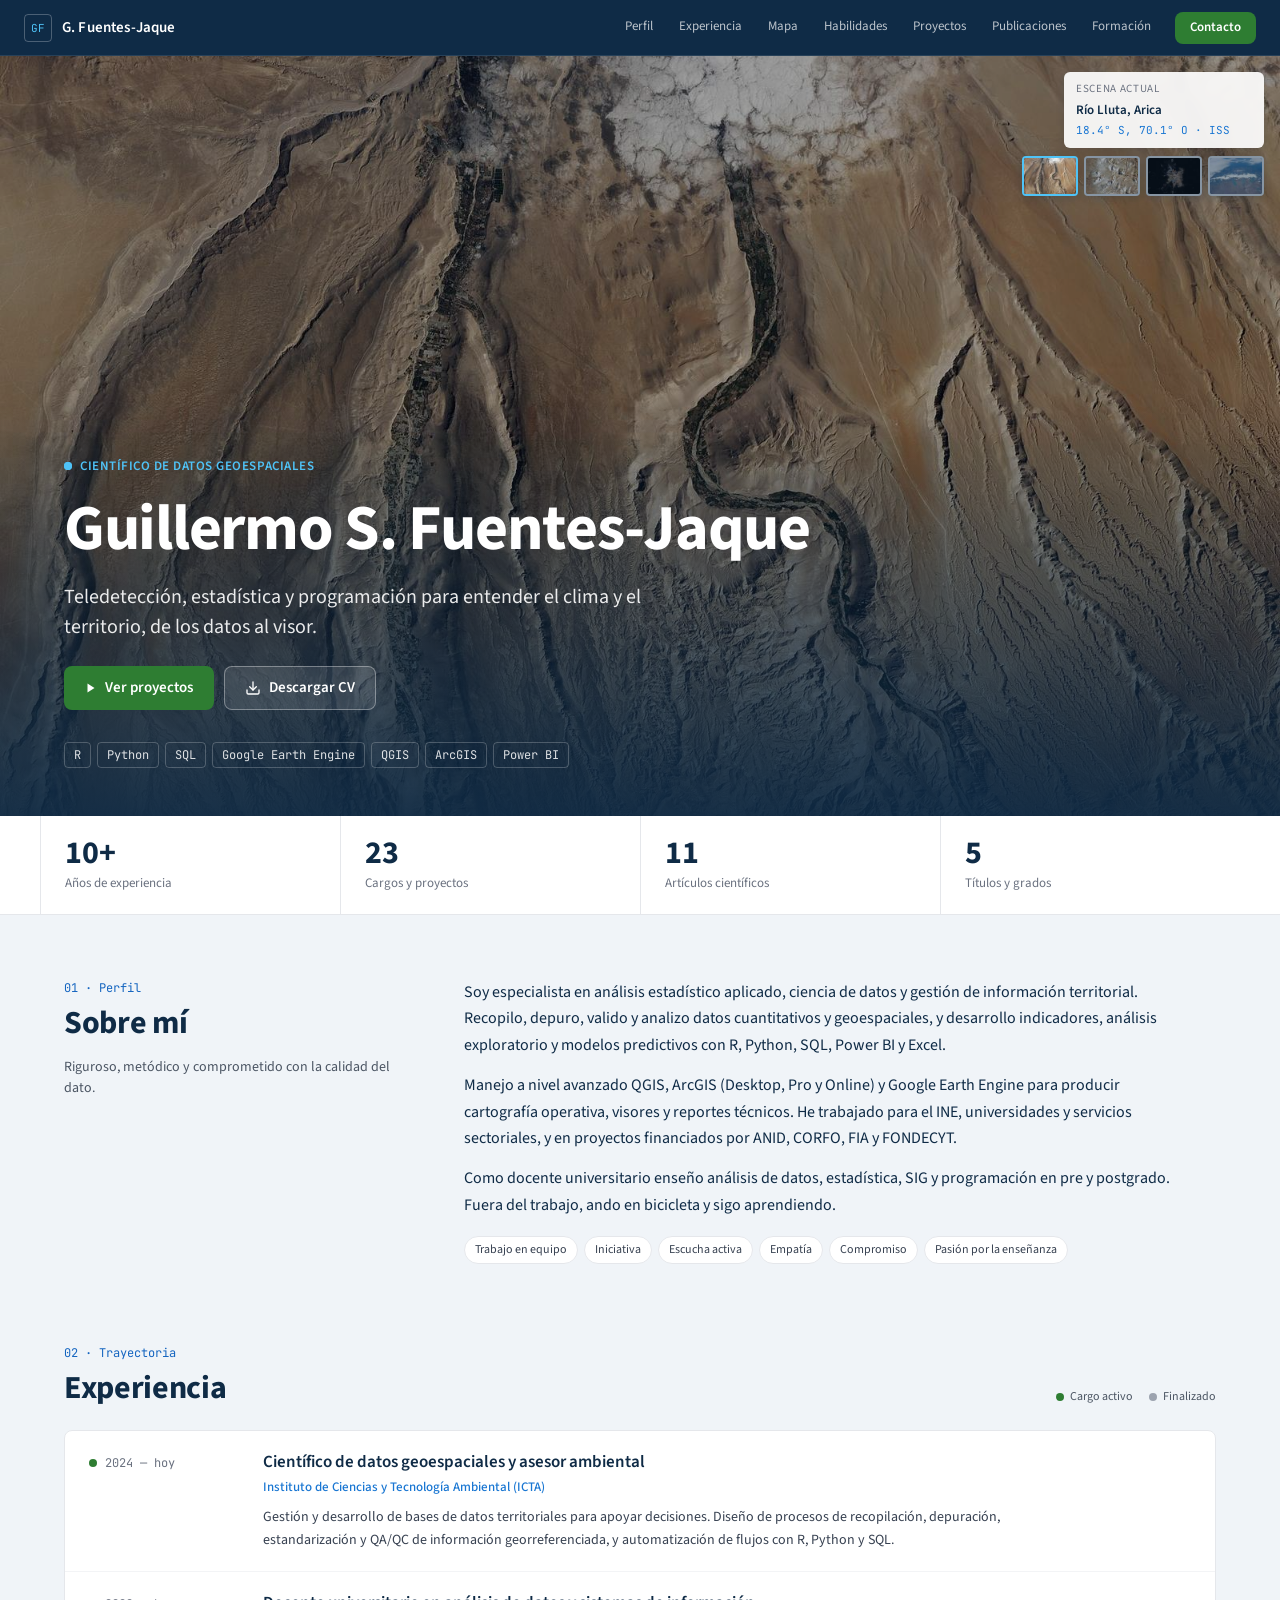
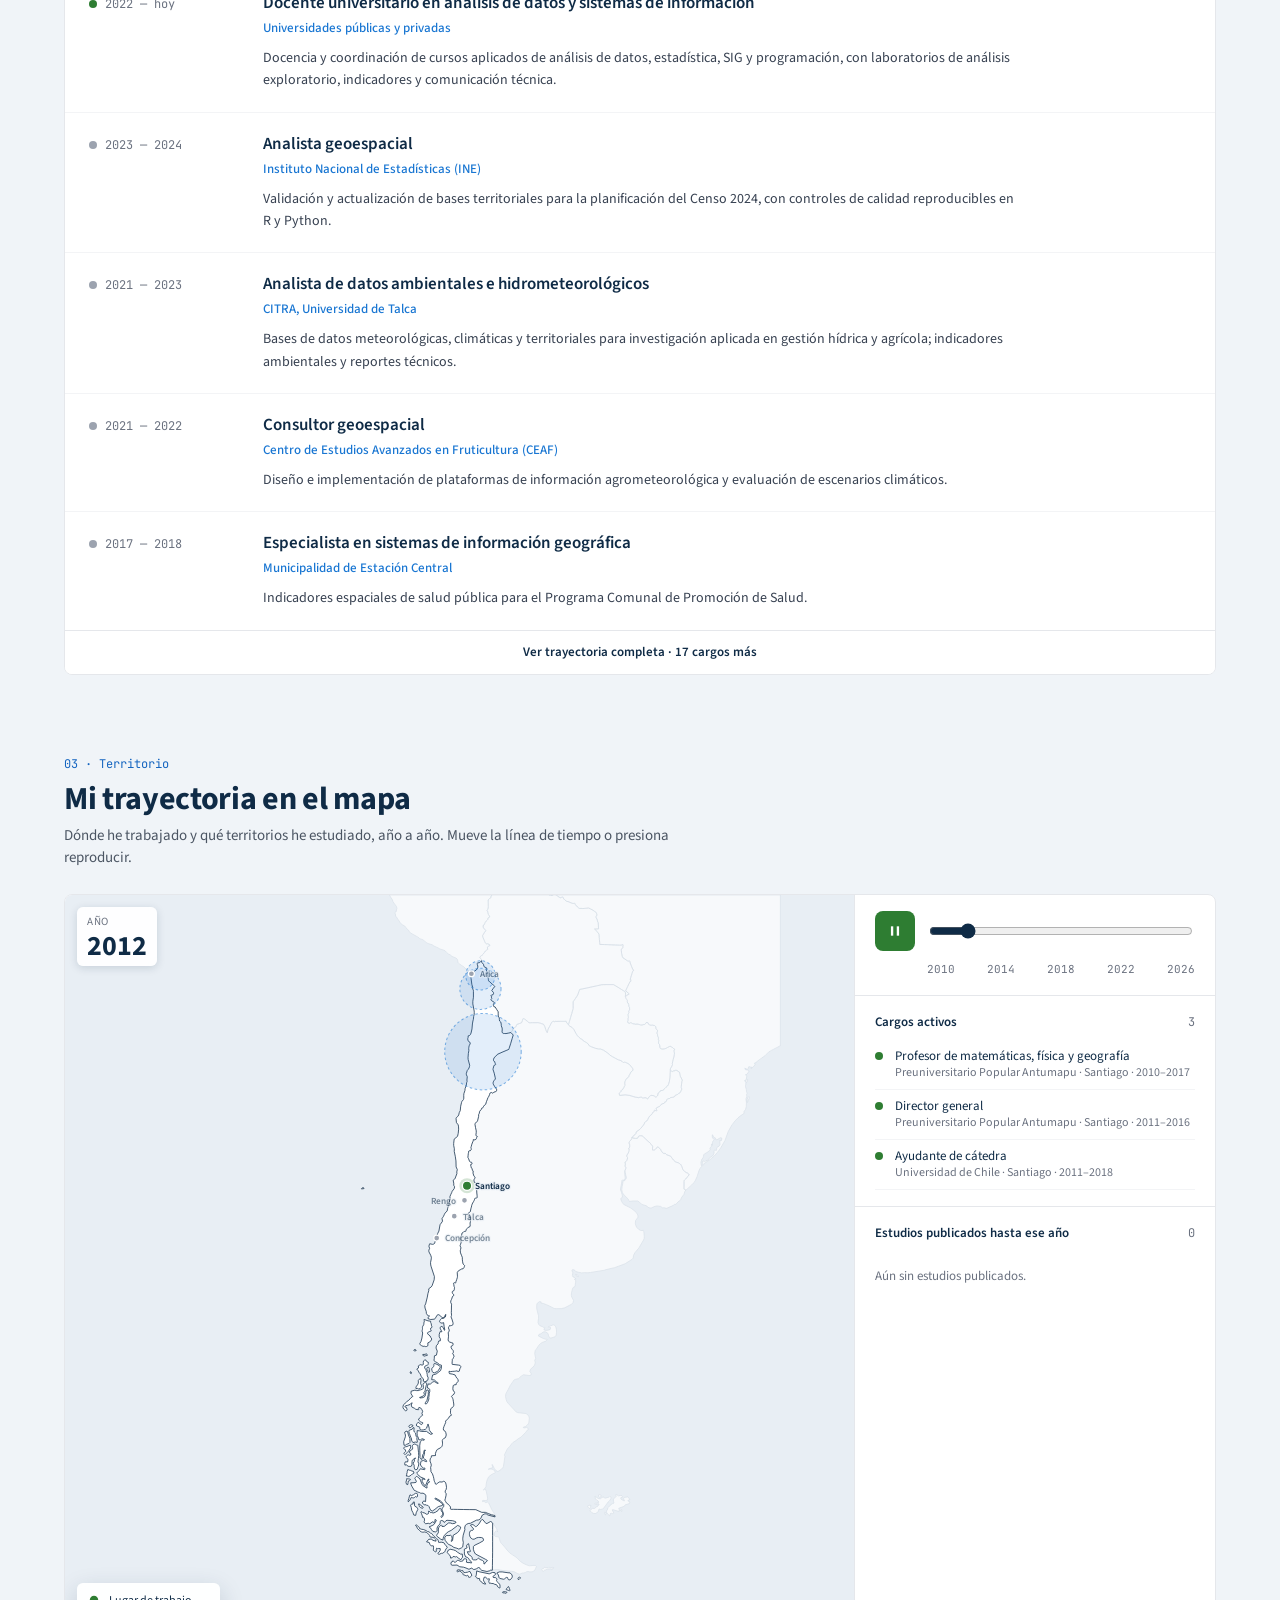
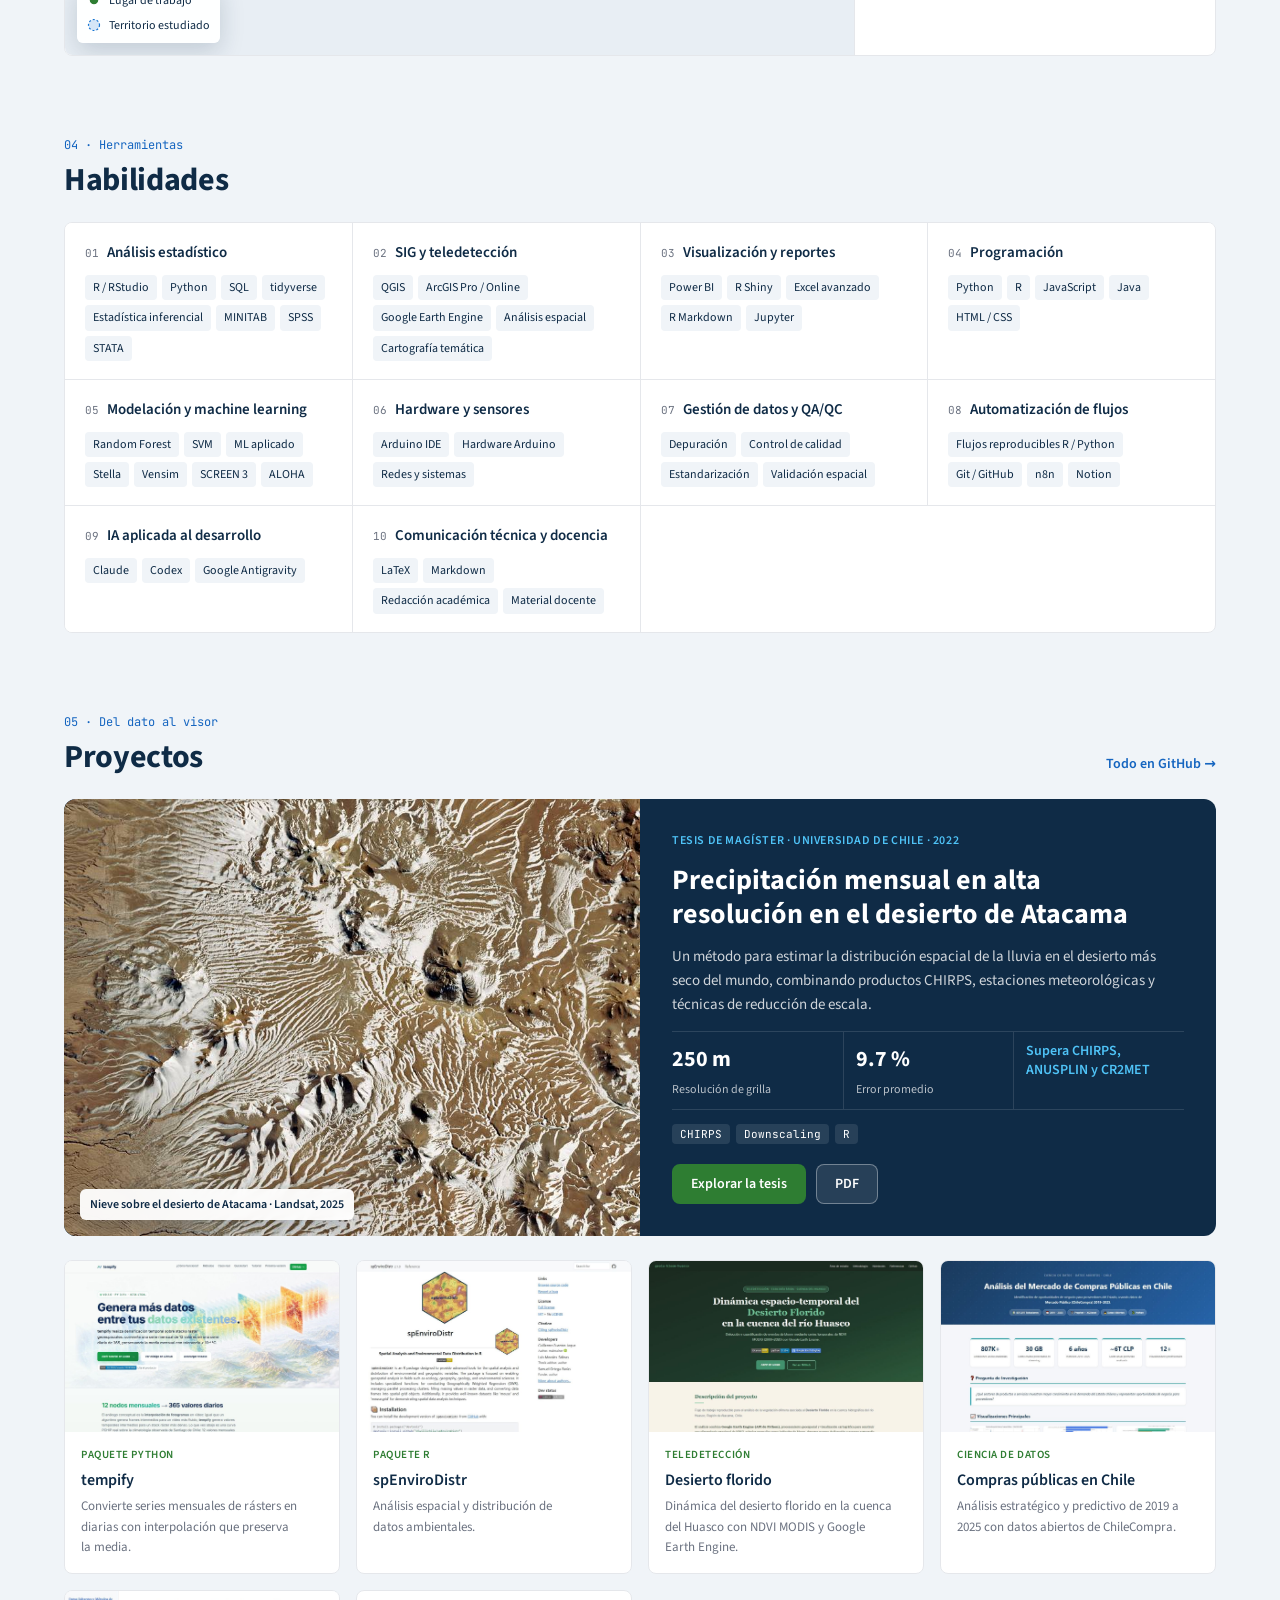
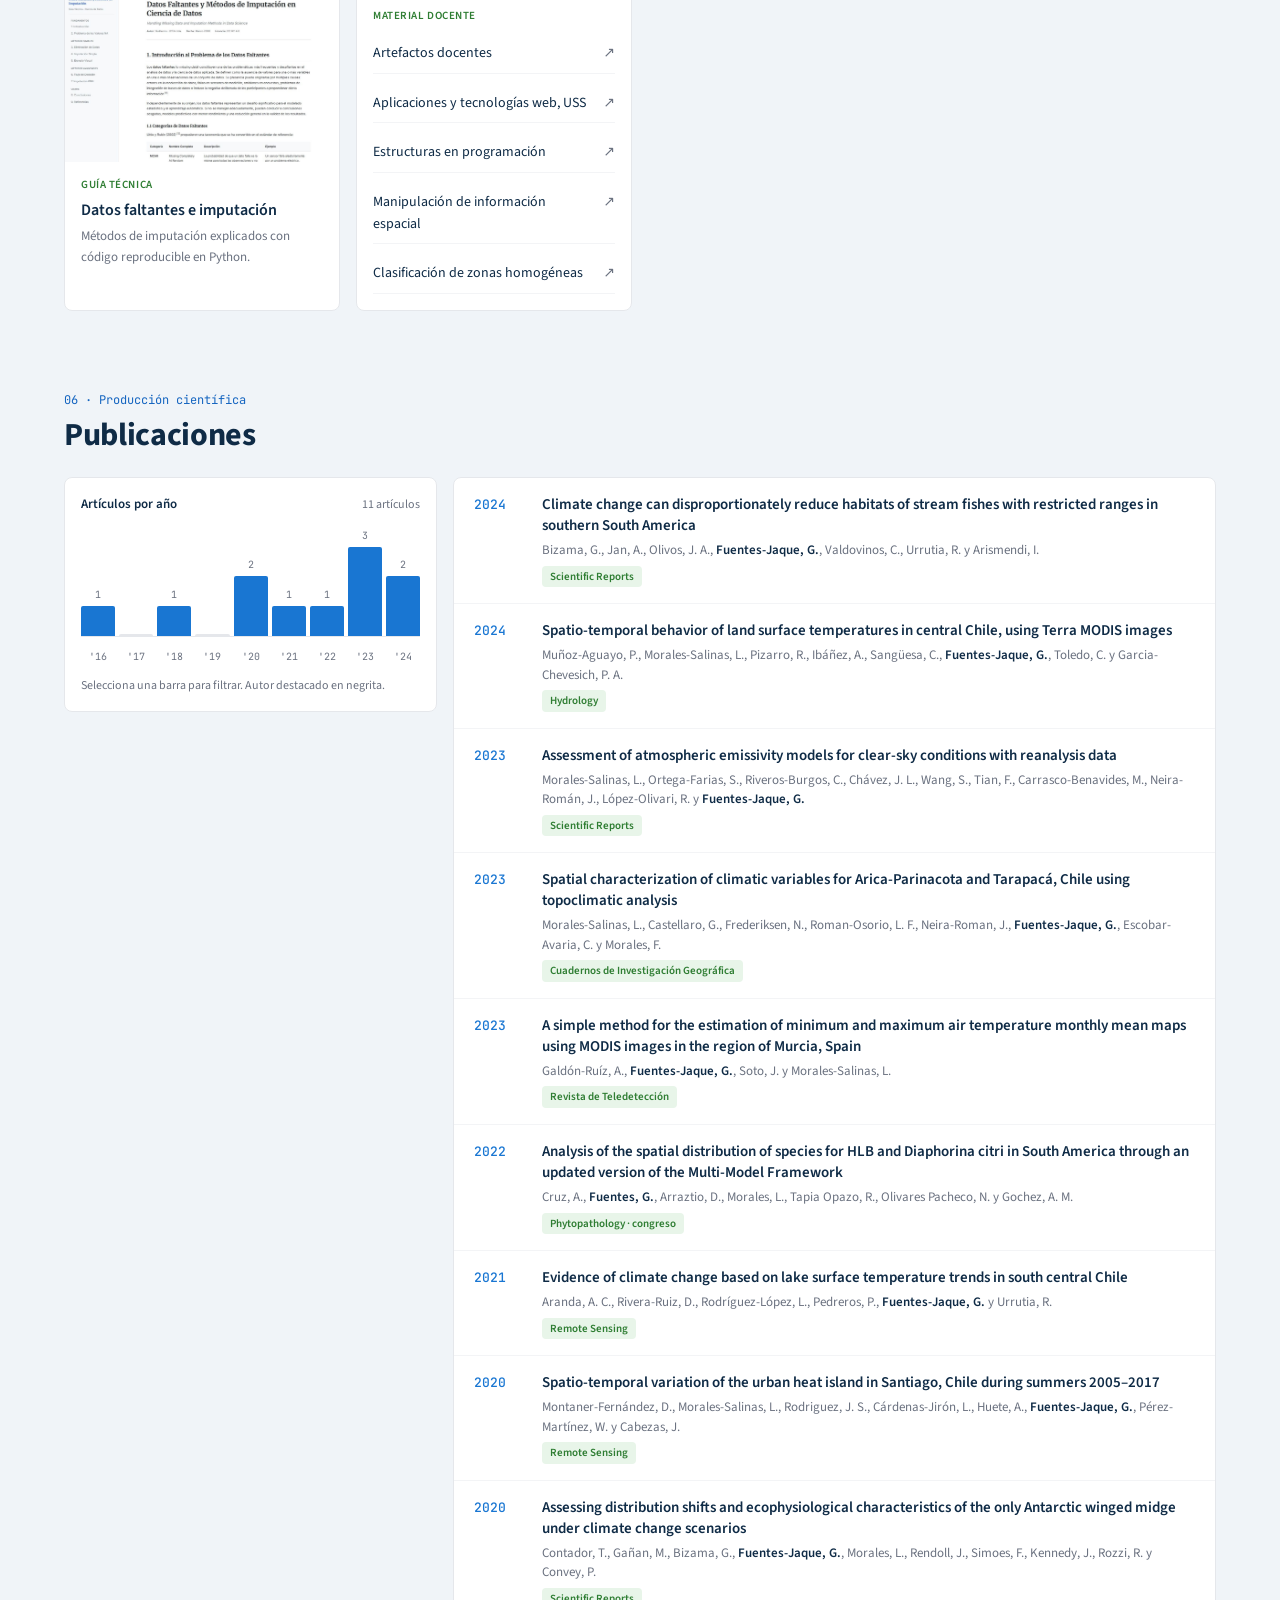
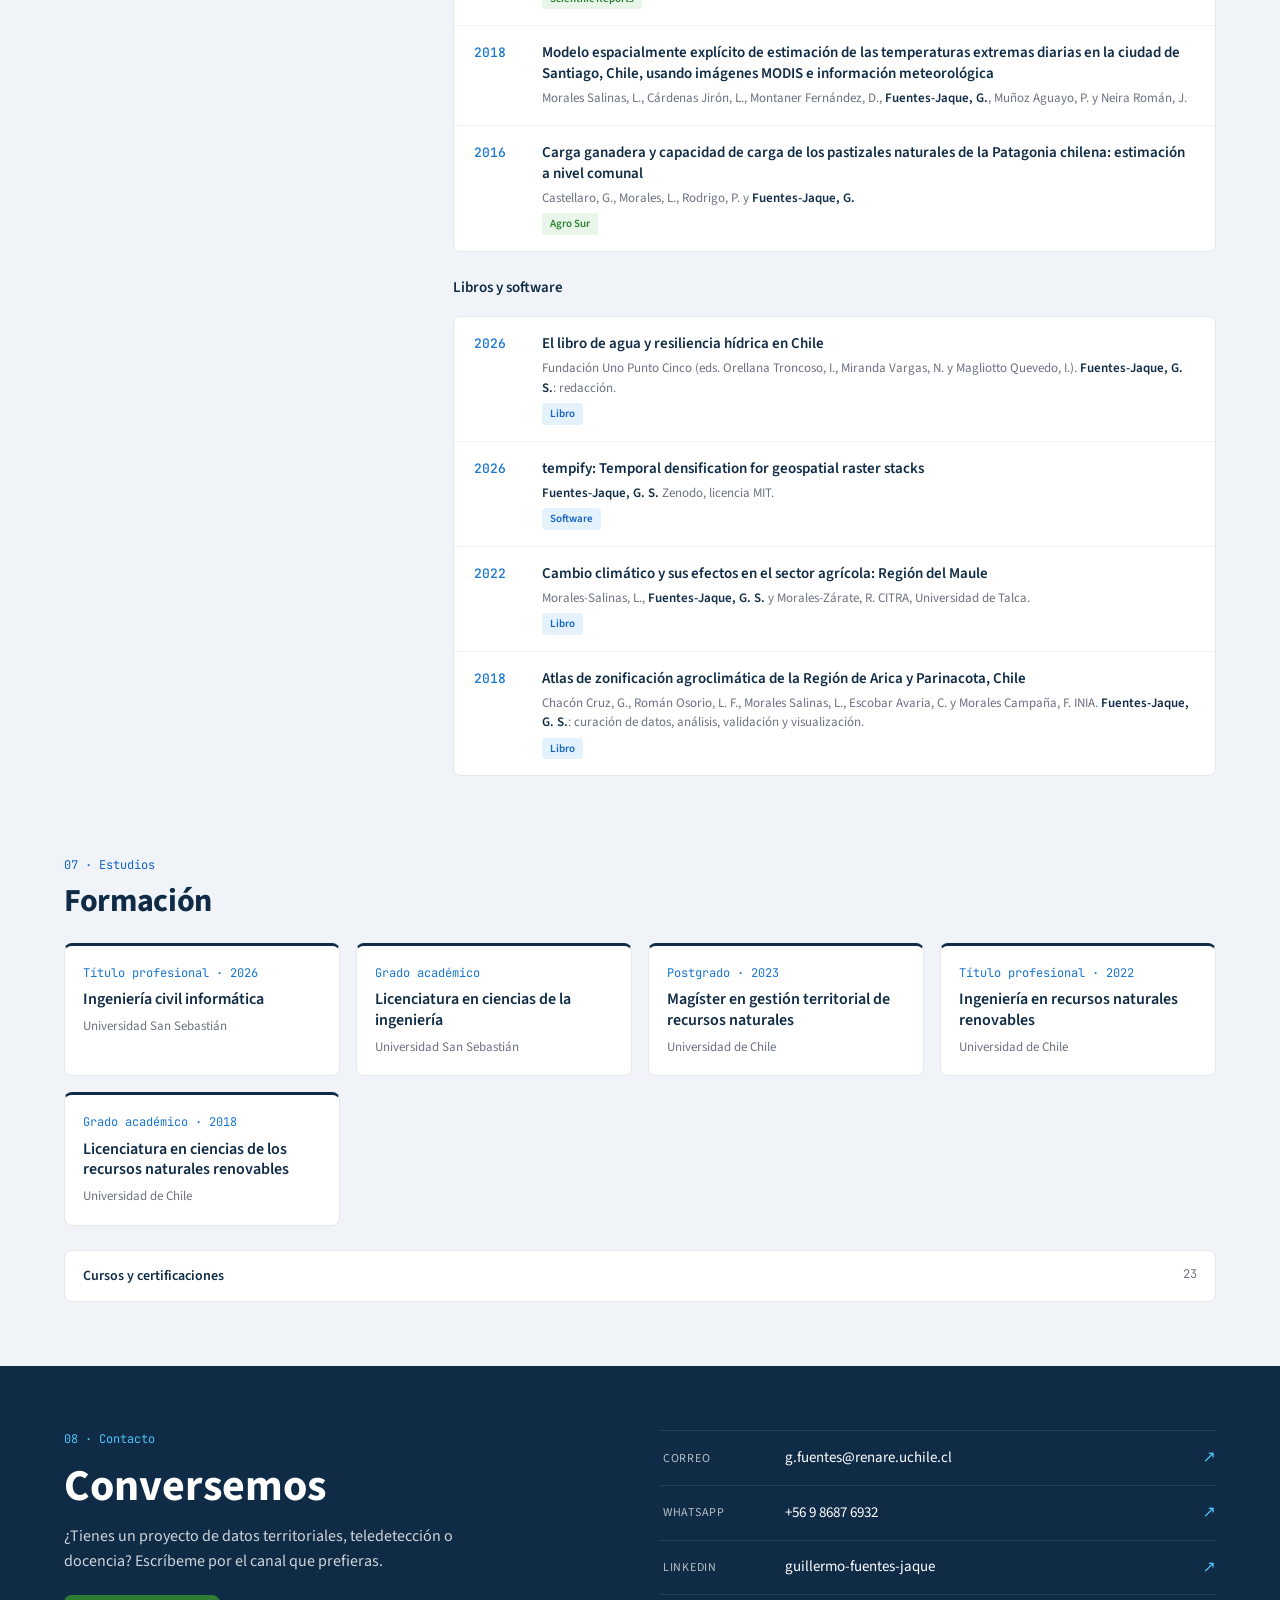
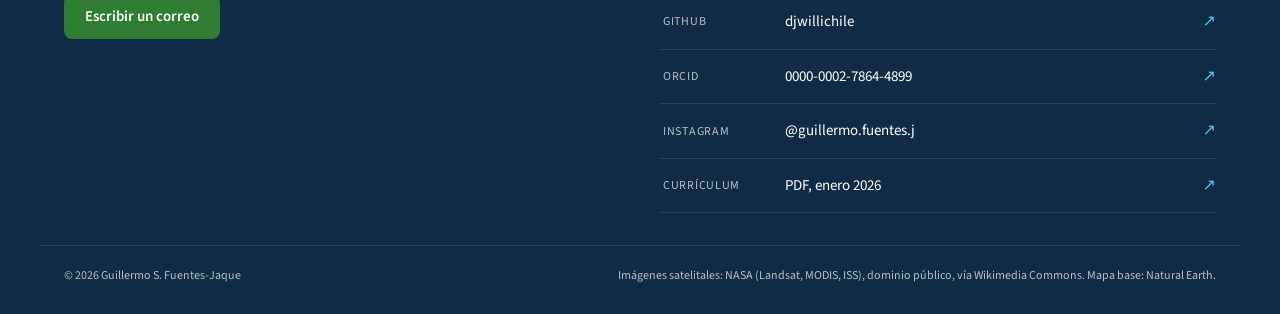
==== index.html @ b2b27c4d "Rediseño WST navy: paleta y tipografías del diseño, mapa SVG sin dependencias, contenido de ORCID - " ====
<!DOCTYPE html>
<html lang="es">
<head>
  <meta charset="UTF-8">
  <meta name="viewport" content="width=device-width, initial-scale=1, viewport-fit=cover">
  <title>Guillermo S. Fuentes-Jaque | Científico de datos geoespaciales</title>
  <meta name="description" content="Guillermo S. Fuentes-Jaque, científico de datos geoespaciales con más de 10 años en teledetección, estadística aplicada y programación. Experiencia, habilidades, proyectos, publicaciones y tesis sobre precipitación en el desierto de Atacama.">
  <!-- Versión paralela: no indexar hasta reemplazar gfuentes.cl. Al lanzar, borrar esta línea. -->
  <meta name="robots" content="noindex, follow">
  <link rel="canonical" href="https://gfuentes.cl/">

  <meta property="og:type" content="profile">
  <meta property="og:locale" content="es_CL">
  <meta property="og:site_name" content="Guillermo S. Fuentes-Jaque">
  <meta property="og:title" content="Guillermo S. Fuentes-Jaque | Científico de datos geoespaciales">
  <meta property="og:description" content="Teledetección, estadística y programación para entender el clima y el territorio, de los datos al visor.">
  <meta property="og:url" content="https://gfuentes.cl/">
  <meta property="og:image" content="https://gfuentes.cl/og.png">
  <meta property="og:image:width" content="1200">
  <meta property="og:image:height" content="630">
  <meta property="og:image:alt" content="Guillermo S. Fuentes-Jaque, científico de datos geoespaciales">
  <meta name="twitter:card" content="summary_large_image">

  <meta name="theme-color" content="#0f2b46">
  <link rel="icon" href="ICO/favicon.ico" sizes="any">
  <link rel="icon" type="image/png" sizes="32x32" href="ICO/favicon-32x32.png">
  <link rel="apple-touch-icon" href="ICO/apple-icon-180x180.png">
  <link rel="manifest" href="site.webmanifest">
  <link rel="preload" href="assets/fonts/source-sans-3.woff2" as="font" type="font/woff2" crossorigin>
  <link rel="stylesheet" href="styles.css">
  <script>document.documentElement.classList.add('js')</script>

  <script type="application/ld+json">
  {
    "@context": "https://schema.org",
    "@type": "Person",
    "name": "Guillermo S. Fuentes-Jaque",
    "url": "https://gfuentes.cl/",
    "image": "https://gfuentes.cl/og.png",
    "jobTitle": "Científico de Datos Geoespaciales",
    "worksFor": { "@type": "Organization", "name": "Instituto de Ciencias y Tecnología Ambiental (ICTA)" },
    "alumniOf": [
      { "@type": "CollegeOrUniversity", "name": "Universidad de Chile" },
      { "@type": "CollegeOrUniversity", "name": "Universidad San Sebastián" }
    ],
    "address": { "@type": "PostalAddress", "addressLocality": "Santiago", "addressCountry": "CL" },
    "email": "mailto:g.fuentes@renare.uchile.cl",
    "knowsAbout": ["Geomática", "Teledetección", "Sistemas de Información Geográfica", "Ciencia de datos", "Estadística aplicada", "Google Earth Engine", "Climatología", "R", "Python", "SQL"],
    "sameAs": [
      "https://orcid.org/0000-0002-7864-4899",
      "https://www.linkedin.com/in/guillermo-fuentes-jaque",
      "https://github.com/djwillichile"
    ]
  }
  </script>
  <script type="application/ld+json">
  {
    "@context": "https://schema.org",
    "@type": "Thesis",
    "name": "Desarrollo de un método para estimar la distribución espacial de la precipitación mensual en alta resolución en el desierto de Atacama (Chile) a partir de productos CHIRPS",
    "author": { "@type": "Person", "name": "Guillermo S. Fuentes-Jaque" },
    "datePublished": "2022",
    "inSupportOf": "Magíster en Gestión Territorial de Recursos Naturales",
    "sourceOrganization": { "@type": "CollegeOrUniversity", "name": "Universidad de Chile" },
    "url": "https://repositorio.uchile.cl/handle/2250/200362"
  }
  </script>
</head>
<body>
  <canvas class="net" aria-hidden="true"></canvas>
  <a class="skip" href="#perfil">Saltar al contenido</a>

  <header class="topbar">
    <a class="brand" href="#inicio">
      <span class="brand__mark" aria-hidden="true">GF</span>
      <span class="brand__name">G. Fuentes-Jaque</span>
    </a>
    <nav class="topnav" aria-label="Secciones">
      <a href="#perfil">Perfil</a>
      <a href="#experiencia">Experiencia</a>
      <a href="#mapa">Mapa</a>
      <a href="#habilidades">Habilidades</a>
      <a href="#proyectos">Proyectos</a>
      <a href="#publicaciones">Publicaciones</a>
      <a href="#formacion">Formación</a>
      <a class="btn btn--green btn--sm" href="#contacto">Contacto</a>
    </nav>
    <button class="menu-btn" type="button" aria-label="Abrir menú" aria-expanded="false" aria-controls="drawer">
      <svg class="i-open" width="22" height="22" viewBox="0 0 24 24" fill="none" stroke="currentColor" stroke-width="2" stroke-linecap="round" aria-hidden="true"><line x1="4" y1="6" x2="20" y2="6"/><line x1="4" y1="12" x2="20" y2="12"/><line x1="4" y1="18" x2="20" y2="18"/></svg>
      <svg class="i-close" width="22" height="22" viewBox="0 0 24 24" fill="none" stroke="currentColor" stroke-width="2" stroke-linecap="round" aria-hidden="true"><line x1="6" y1="6" x2="18" y2="18"/><line x1="18" y1="6" x2="6" y2="18"/></svg>
    </button>
  </header>
  <div class="drawer" id="drawer" hidden>
    <div class="drawer__scrim" data-close></div>
    <nav class="drawer__nav" aria-label="Menú">
      <a href="#perfil" data-close>Perfil</a>
      <a href="#experiencia" data-close>Experiencia</a>
      <a href="#mapa" data-close>Mapa</a>
      <a href="#habilidades" data-close>Habilidades</a>
      <a href="#proyectos" data-close>Proyectos</a>
      <a href="#publicaciones" data-close>Publicaciones</a>
      <a href="#formacion" data-close>Formación</a>
      <div class="drawer__actions">
        <a class="btn btn--green" href="#contacto" data-close>Contacto</a>
        <a class="btn btn--ghost" href="docs/CV_GSFJ_rev_2026-01-08_ESP.pdf" download>Descargar CV</a>
      </div>
    </nav>
  </div>

  <section class="hero" id="inicio" aria-labelledby="hero-t">
    <div class="hero__media">
      <img class="hero__img is-active" data-scene="lluta" src="assets/img/lluta.jpg" srcset="assets/img/lluta-960.jpg 960w, assets/img/lluta.jpg 1600w" sizes="100vw" width="1600" height="1001" alt="Quebradas del río Lluta desde la Estación Espacial Internacional" fetchpriority="high">
      <img class="hero__img" data-scene="atacama" data-src="assets/img/atacama-nieve.jpg" width="1000" height="667" alt="Nieve sobre el desierto de Atacama, Landsat 2025">
      <img class="hero__img" data-scene="santiago" data-src="assets/img/santiago-noche.jpg" width="1100" height="733" alt="Santiago de noche desde la Estación Espacial Internacional">
      <img class="hero__img" data-scene="campo" data-src="assets/img/campo-de-hielo.jpg" width="1100" height="732" alt="Campo de Hielo Patagónico Sur">
      <div class="hero__shade" aria-hidden="true"></div>
    </div>

    <div class="hero__scenes">
      <div class="scene-card" aria-live="polite">
        <span class="scene-card__k">Escena actual</span>
        <span class="scene-card__place">Río Lluta, Arica</span>
        <span class="scene-card__meta mono">18.4° S, 70.1° O · ISS</span>
      </div>
      <div class="thumbs" role="group" aria-label="Elegir escena">
        <button type="button" class="thumb is-active" data-scene="lluta" data-place="Río Lluta, Arica" data-meta="18.4° S, 70.1° O · ISS" aria-label="Río Lluta, Arica" aria-pressed="true"><img src="assets/img/lluta-thumb.jpg" width="112" height="80" alt=""></button>
        <button type="button" class="thumb" data-scene="atacama" data-place="Desierto de Atacama" data-meta="23.5° S, 68.2° O · Landsat" aria-label="Desierto de Atacama" aria-pressed="false"><img src="assets/img/atacama-nieve-thumb.jpg" width="112" height="80" alt=""></button>
        <button type="button" class="thumb" data-scene="santiago" data-place="Santiago de noche" data-meta="33.4° S, 70.6° O · ISS" aria-label="Santiago de noche" aria-pressed="false"><img src="assets/img/santiago-noche-thumb.jpg" width="112" height="80" alt=""></button>
        <button type="button" class="thumb" data-scene="campo" data-place="Campo de Hielo Sur" data-meta="49.5° S, 73.3° O · ISS" aria-label="Campo de Hielo Sur" aria-pressed="false"><img src="assets/img/campo-de-hielo-thumb.jpg" width="112" height="80" alt=""></button>
      </div>
    </div>

    <div class="hero__content container">
      <p class="hero__role" data-in><span class="pulse" aria-hidden="true"></span>Científico de datos geoespaciales</p>
      <h1 id="hero-t" class="hero__name" data-in>Guillermo S. Fuentes-Jaque</h1>
      <p class="hero__lead" data-in>Teledetección, estadística y programación para entender el clima y el territorio, de los datos al visor.</p>
      <div class="hero__actions" data-in>
        <a class="btn btn--green btn--lg" href="#proyectos"><svg width="12" height="12" viewBox="0 0 24 24" fill="currentColor" aria-hidden="true"><polygon points="5,3 19,12 5,21"/></svg>Ver proyectos</a>
        <a class="btn btn--glass btn--lg" href="docs/CV_GSFJ_rev_2026-01-08_ESP.pdf" download><svg width="16" height="16" viewBox="0 0 24 24" fill="none" stroke="currentColor" stroke-width="2" stroke-linecap="round" stroke-linejoin="round" aria-hidden="true"><path d="M21 15v4a2 2 0 0 1-2 2H5a2 2 0 0 1-2-2v-4"/><polyline points="7 10 12 15 17 10"/><line x1="12" y1="15" x2="12" y2="3"/></svg>Descargar CV</a>
      </div>
      <ul class="stack" aria-label="Herramientas principales" data-in>
        <li>R</li><li>Python</li><li>SQL</li><li>Google Earth Engine</li><li>QGIS</li><li>ArcGIS</li><li>Power BI</li>
      </ul>
    </div>
  </section>

  <section class="metrics" aria-label="Datos clave">
    <dl class="container metrics__grid">
      <div><dt>Años de experiencia</dt><dd><span data-count="10">10</span>+</dd></div>
      <div><dt>Cargos y proyectos</dt><dd><span data-count="23">23</span></dd></div>
      <div><dt>Artículos científicos</dt><dd><span data-count="11">11</span></dd></div>
      <div><dt>Títulos y grados</dt><dd><span data-count="5">5</span></dd></div>
    </dl>
  </section>

  <main class="container">

    <section class="section perfil" id="perfil" aria-labelledby="perfil-t">
      <div class="sec-head" data-reveal>
        <span class="eyebrow mono">01 · Perfil</span>
        <h2 id="perfil-t">Sobre mí</h2>
        <p class="sec-sub">Riguroso, metódico y comprometido con la calidad del dato.</p>
      </div>
      <div class="perfil__text" data-reveal>
        <p>Soy especialista en análisis estadístico aplicado, ciencia de datos y gestión de información territorial. Recopilo, depuro, valido y analizo datos cuantitativos y geoespaciales, y desarrollo indicadores, análisis exploratorio y modelos predictivos con R, Python, SQL, Power BI y Excel.</p>
        <p>Manejo a nivel avanzado QGIS, ArcGIS (Desktop, Pro y Online) y Google Earth Engine para producir cartografía operativa, visores y reportes técnicos. He trabajado para el INE, universidades y servicios sectoriales, y en proyectos financiados por ANID, CORFO, FIA y FONDECYT.</p>
        <p>Como docente universitario enseño análisis de datos, estadística, SIG y programación en pre y postgrado. Fuera del trabajo, ando en bicicleta y sigo aprendiendo.</p>
        <ul class="soft" aria-label="Habilidades blandas">
          <li>Trabajo en equipo</li><li>Iniciativa</li><li>Escucha activa</li><li>Empatía</li><li>Compromiso</li><li>Pasión por la enseñanza</li>
        </ul>
      </div>
    </section>

    <section class="section" id="experiencia" aria-labelledby="exp-t">
      <div class="sec-row" data-reveal>
        <div class="sec-head">
          <span class="eyebrow mono">02 · Trayectoria</span>
          <h2 id="exp-t">Experiencia</h2>
        </div>
        <div class="legend">
          <span><i class="dot dot--on" aria-hidden="true"></i>Cargo activo</span>
          <span><i class="dot dot--off" aria-hidden="true"></i>Finalizado</span>
        </div>
      </div>
      <div class="panel exp">
        <article class="exp__row" data-reveal>
          <div class="exp__when"><i class="dot dot--on" aria-hidden="true"></i><span class="mono">2024 — hoy</span></div>
          <div class="exp__body">
            <h3>Científico de datos geoespaciales y asesor ambiental</h3>
            <span class="exp__org">Instituto de Ciencias y Tecnología Ambiental (ICTA)</span>
            <p>Gestión y desarrollo de bases de datos territoriales para apoyar decisiones. Diseño de procesos de recopilación, depuración, estandarización y QA/QC de información georreferenciada, y automatización de flujos con R, Python y SQL.</p>
          </div>
        </article>
        <article class="exp__row" data-reveal>
          <div class="exp__when"><i class="dot dot--on" aria-hidden="true"></i><span class="mono">2022 — hoy</span></div>
          <div class="exp__body">
            <h3>Docente universitario en análisis de datos y sistemas de información</h3>
            <span class="exp__org">Universidades públicas y privadas</span>
            <p>Docencia y coordinación de cursos aplicados de análisis de datos, estadística, SIG y programación, con laboratorios de análisis exploratorio, indicadores y comunicación técnica.</p>
          </div>
        </article>
        <article class="exp__row" data-reveal>
          <div class="exp__when"><i class="dot dot--off" aria-hidden="true"></i><span class="mono">2023 — 2024</span></div>
          <div class="exp__body">
            <h3>Analista geoespacial</h3>
            <span class="exp__org">Instituto Nacional de Estadísticas (INE)</span>
            <p>Validación y actualización de bases territoriales para la planificación del Censo 2024, con controles de calidad reproducibles en R y Python.</p>
          </div>
        </article>
        <article class="exp__row" data-reveal>
          <div class="exp__when"><i class="dot dot--off" aria-hidden="true"></i><span class="mono">2021 — 2023</span></div>
          <div class="exp__body">
            <h3>Analista de datos ambientales e hidrometeorológicos</h3>
            <span class="exp__org">CITRA, Universidad de Talca</span>
            <p>Bases de datos meteorológicas, climáticas y territoriales para investigación aplicada en gestión hídrica y agrícola; indicadores ambientales y reportes técnicos.</p>
          </div>
        </article>
        <article class="exp__row" data-reveal>
          <div class="exp__when"><i class="dot dot--off" aria-hidden="true"></i><span class="mono">2021 — 2022</span></div>
          <div class="exp__body">
            <h3>Consultor geoespacial</h3>
            <span class="exp__org">Centro de Estudios Avanzados en Fruticultura (CEAF)</span>
            <p>Diseño e implementación de plataformas de información agrometeorológica y evaluación de escenarios climáticos.</p>
          </div>
        </article>
        <article class="exp__row" data-reveal>
          <div class="exp__when"><i class="dot dot--off" aria-hidden="true"></i><span class="mono">2017 — 2018</span></div>
          <div class="exp__body">
            <h3>Especialista en sistemas de información geográfica</h3>
            <span class="exp__org">Municipalidad de Estación Central</span>
            <p>Indicadores espaciales de salud pública para el Programa Comunal de Promoción de Salud.</p>
          </div>
        </article>
        <div class="exp__more" id="exp-more">
          <div class="more-row"><span class="mono">2022 — 2023</span><span><strong>Investigador</strong> · Universidad de Talca. <span class="muted">ANID FSEQ210004: plataforma meteorológica y satelital para gestión hídrica agrícola bajo sequía.</span></span></div>
          <div class="more-row"><span class="mono">2022 — 2023</span><span><strong>Profesor de cátedra</strong> · Universidad de Chile. <span class="muted">Estadística aplicada a los RNR II, Física, Física ambiental y Taller de percepción remota.</span></span></div>
          <div class="more-row"><span class="mono">2022 — 2023</span><span><strong>Profesor de cátedra</strong> · Universidad Mayor. <span class="muted">Eficiencia energética y tecnologías de energías renovables.</span></span></div>
          <div class="more-row"><span class="mono">2019 — 2023</span><span><strong>Profesor instructor</strong> · Universidad de Chile. <span class="muted">Fundamentos de SIG, Teledetección, Teoría de sistemas, Física II, Física ambiental y Percepción remota.</span></span></div>
          <div class="more-row"><span class="mono">2019 — 2021</span><span><strong>Investigador</strong> · Servicio Agrícola y Ganadero. <span class="muted">Distribución espacial de tres enfermedades exóticas animales (SAG/LARES-UChile).</span></span></div>
          <div class="more-row"><span class="mono">2019 — 2021</span><span><strong>Investigador</strong> · Universidad de Chile. <span class="muted">CORFO 16PTECFS66647-5: sanidad y uso eficiente de recursos en nogal.</span></span></div>
          <div class="more-row"><span class="mono">2019 — 2021</span><span><strong>Investigador</strong> · Universidad de Chile. <span class="muted">Nicho ecológico de diez plagas cuarentenarias priorizadas por el SAG.</span></span></div>
          <div class="more-row"><span class="mono">2018 — 2019</span><span><strong>Asistente de investigación</strong> · Universidad de Talca. <span class="muted">FIA PYT-2017-0877: mapa diario de evapotranspiración de referencia para riego.</span></span></div>
          <div class="more-row"><span class="mono">2018 — 2019</span><span><strong>Personal técnico</strong> · Universidad de Concepción. <span class="muted">FONDECYT 1181374: integridad ecológica y servicios ecosistémicos en paisajes agroforestales.</span></span></div>
          <div class="more-row"><span class="mono">2017 — 2018</span><span><strong>Apoyo técnico</strong> · ENAP. <span class="muted">Microred de vigilancia ciudadana de la calidad del aire.</span></span></div>
          <div class="more-row"><span class="mono">2016 — 2019</span><span><strong>Asistente de investigación</strong> · Universidad de Chile. <span class="muted">FONDECYT 1161809: microclima urbano y confort térmico en Santiago.</span></span></div>
          <div class="more-row"><span class="mono">2016 — 2017</span><span><strong>Profesional de apoyo</strong> · INIA. <span class="muted">Zonificación agrometeorológica para cultivos y riego en Arica y Parinacota.</span></span></div>
          <div class="more-row"><span class="mono">2015 — 2016</span><span><strong>Analista de datos</strong> · Compañía Chilena de Tabaco. <span class="muted">Zonificación del cultivo en la zona central.</span></span></div>
          <div class="more-row"><span class="mono">2011 — 2018</span><span><strong>Ayudante de cátedra</strong> · Universidad de Chile. <span class="muted">SIG, Percepción remota, Física, Teoría de sistemas, Estadística y Programación.</span></span></div>
          <div class="more-row"><span class="mono">2011 — 2016</span><span><strong>Director general</strong> · Preuniversitario Popular Antumapu.</span></div>
          <div class="more-row"><span class="mono">2010 — 2017</span><span><strong>Profesor de matemáticas, física y geografía</strong> · Preuniversitario Popular Antumapu.</span></div>
          <div class="more-row"><span class="mono">2006 — 2015</span><span><strong>Mantenimiento y configuración de sistemas y redes</strong> · Independiente.</span></div>
        </div>
        <button class="exp__toggle" type="button" aria-expanded="false" aria-controls="exp-more">Ver trayectoria completa · 17 cargos más</button>
      </div>
    </section>

    <section class="section" id="mapa" aria-labelledby="mapa-t">
      <div class="sec-head" data-reveal>
        <span class="eyebrow mono">03 · Territorio</span>
        <h2 id="mapa-t">Mi trayectoria en el mapa</h2>
        <p class="sec-sub">Dónde he trabajado y qué territorios he estudiado, año a año. Mueve la línea de tiempo o presiona reproducir.</p>
      </div>
      <div class="tmap panel" data-reveal>
        <div class="tmap__map">
          <div class="tmap__stick">
          <div class="tmap__badge"><small>Año</small><b class="tmap__year">2026</b></div>
          <svg class="tmap__svg" viewBox="0 0 760 900" preserveAspectRatio="xMidYMid meet" role="img" aria-labelledby="tmap-title">
<title id="tmap-title">Mapa de Chile con los lugares donde he trabajado y los territorios que he estudiado</title>
<path class="tmap__land" d="M648.2,349.5L647.5,350.1L646.7,351.4L645.8,354.5L642.7,358.6L642.0,361.0L638.7,363.5L636.3,366.3L634.7,366.3L633.3,367.5L625.3,371.1L622.4,370.4L620.3,370.4L618.3,368.8L613.7,368.2L610.9,368.9L607.0,370.7L605.9,370.6L605.1,370.5L603.0,369.8L601.8,368.2L596.0,366.4L591.2,362.3L585.6,362.3L581.4,362.8L580.7,362.2L580.3,361.2L579.4,359.7L575.7,356.1L572.8,352.5L572.2,349.1L572.6,345.3L573.5,340.8L573.4,339.4L574.4,338.6L575.5,338.4L576.5,337.3L577.4,335.6L577.6,334.2L576.9,331.8L576.3,328.4L575.8,326.7L576.9,324.0L577.0,322.7L576.3,321.6L576.1,320.4L576.4,319.2L576.4,318.1L576.0,317.0L576.3,316.1L577.4,315.4L578.2,314.3L578.7,312.8L579.0,311.6L579.0,310.8L578.7,310.1L578.0,309.4L578.3,308.0L579.6,306.0L580.4,304.2L580.8,302.6L580.8,301.3L580.3,300.3L580.5,299.6L581.3,299.3L581.6,298.3L581.5,295.7L580.7,293.6L581.3,291.9L583.1,290.0L584.1,288.4L584.1,287.2L584.7,286.6L585.5,287.9L588.1,288.2L590.6,288.2L591.0,287.9L592.0,285.8L593.3,285.2L594.8,285.1L596.3,285.2L598.0,286.6L602.7,291.1L606.2,294.2L607.2,295.7L608.2,296.8L608.8,297.9L608.5,300.6L608.6,301.8L608.7,302.1L609.5,302.1L610.7,302.0L611.7,301.4L612.5,300.5L613.2,299.8L613.8,299.4L614.0,298.8L614.4,298.3L614.7,298.1L615.4,298.6L617.1,300.1L618.3,301.5L618.6,302.4L619.1,303.2L619.6,304.0L620.0,304.7L621.2,305.7L622.5,306.2L623.3,305.6L625.4,307.6L630.0,309.3L630.8,310.3L631.7,311.7L633.3,313.8L635.5,315.8L637.3,316.6L639.1,317.1L640.0,317.5L640.7,318.2L641.8,319.1L642.4,319.3L642.6,320.1L643.3,321.6L644.0,323.6L644.8,325.5L646.5,327.3L648.4,328.6L650.3,329.4L651.5,330.4L652.0,331.4L650.6,332.9L649.2,334.8L647.9,336.3L646.6,337.4L646.1,338.1L645.9,339.2L645.9,345.1L645.8,347.3L645.9,347.9L646.0,348.3L646.9,348.9L647.9,349.4ZM566.0,710.1L568.3,711.5L571.2,711.0L572.4,711.4L573.1,712.5L572.7,713.6L571.8,713.5L571.0,713.8L571.1,715.2L571.7,715.8L574.7,717.4L575.3,717.5L575.2,716.9L574.7,715.8L574.4,714.6L574.9,713.6L575.7,713.3L579.1,712.8L580,713.3L581.7,716.1L580.1,716.4L579.4,717.6L580.8,718.1L581.9,718.9L581.3,720.1L581.2,720.7L578.7,721.5L576.5,722.0L575.5,723.4L573.7,724.4L568.6,726.2L569.1,727.6L569.2,728.3L569.0,730.1L561.8,727.9L560.8,728.1L562.8,732.0L561.4,732.6L560.0,732.2L558.7,732.5L557.9,735.3L555.8,733.5L554.1,731.0L554.0,729.6L555.7,727.0L555.2,725.9L559.2,722.4L559.9,721.3L561.1,720.8L562.3,720.5L562.9,720.1L562.8,719.2L562.3,717.8L562.3,715.4L565.5,712.2L565.0,710.1ZM544.5,714.7L546.7,715.1L548.7,713.5L550.0,712.9L551.2,713.3L552.0,714.3L553.1,714.1L556.4,713.1L556.8,713.5L558.0,712.3L559.0,712.8L559.7,713.8L559.4,715.1L558.4,715.9L557.9,717.0L557.2,717.9L556.1,718.7L555.2,720.0L553.0,723.0L550.0,727.0L548.9,727.3L546.8,727.6L545.9,727.3L545.1,727.4L544.5,729.5L543.5,731.1L543.0,731.5L542.0,731.7L541.5,731.9L541.2,732.5L538.5,732.3L536.6,731.3L534.4,729.1L537.3,726.4L539.9,726.5L542.0,724.7L543.8,723.8L544.5,722.9L545.2,722.2L545.2,721.3L544.6,720.8L543.9,720.9L543.1,721.3L541.3,721.8L540.0,720.8L540.8,720.3L541.8,720.4L544.6,719.4L545.1,719L544.2,717.6L542.6,716.7L541.2,715.3L540.9,714.7L541.0,713.9L540.2,712.2L541.1,712.1L542.1,713.2ZM533.5,722.5L534.6,722.9L535.7,722.7L535.1,725.2L534.6,726.4L533.3,726.3L532.0,724.7L531.6,723.8L533.0,723.2ZM572.2,728.0L572.3,730.1L571.1,729.5L570.7,728.4L571.3,727.7L571.9,727.8ZM547.1,713.1L545.1,713.1L544.6,712.3L544.7,710.3L546.2,710.2L547.8,711.0L547.6,711.8ZM553.5,733.4L552.6,733.9L552.3,733.7L552.0,732.7L552.0,731.5L551.9,731.0L552.5,731.2L553.6,732.1ZM418.3,0L418.4,0.1L417.8,1.0L417.3,1.8L417.3,3.0L416.5,3.6L415.7,4.0L414.7,5.0L414.0,6.0L414.0,7.2L414.1,13.7L414.0,15.5L413.4,17L412.9,17.7L412.6,18.3L413.4,19.8L414.1,22.9L414.6,23.4L415.3,24.7L415.7,25.9L415.5,26.3L414.1,26.9L413.7,27.3L413.5,29.1L412.9,29.7L411.9,30.5L411.3,31.5L410.7,32.1L410.2,32.5L409.9,33.6L409.6,34.8L408.3,35.5L408.1,37.0L408.1,38.2L408.7,39.3L410.9,41.8L411.1,42.4L409.9,43.9L409.2,44.9L407.4,48.1L407.4,48.7L407.8,50.2L410.5,56.6L410.9,57.1L411.7,57.8L413.0,57.7L415.0,58.4L416.0,59.2L416.1,59.6L415.9,59.8L414.8,60.4L413.6,61.1L413.2,61.7L413.1,62.8L413.4,64.3L412.9,64.8L411.7,65.5L410.7,66.3L409.7,67.8L408.0,70.0L407.4,70.6L407.1,71.3L406.2,71.6L404.3,73.1L404.0,73.8L404.3,74.6L405.2,75.2L405.9,76.1L406.0,77.2L406.0,77.9L404.9,79.0L403.4,80.2L401.6,80.4L400.9,81.0L401.1,82.3L401.7,84.1L401.7,85.5L401.1,87.2L399.8,88.9L397.8,90.2L395.9,90.8L394.5,90.8L393.0,91L392.4,91.1L391.3,90.1L386.4,86.5L384.6,84.6L382.9,83.7L378.7,80.7L378.2,79.7L377.7,76.6L377.1,75.7L375.7,74.6L372.1,73.1L370.7,72.3L369.2,71.0L367.0,70.0L364.7,68.0L363.3,66.4L361.7,65.4L356.8,63.9L354.3,62.4L349.7,60.4L347.7,59.0L342.8,57.4L341.3,56.7L336.5,52.9L333.1,51.7L330.4,49.6L322.1,45.1L320.8,43.7L319.5,41.5L317.7,40.2L315.7,37.2L312.6,35.4L309.7,33.0L308.6,30.9L306.6,28.2L306.0,26.7L304.3,25.3L304.2,22.4L303.0,21.1L303.9,20.5L304.8,20.2L305.9,15.7L305.3,13.5L302.3,9.5L301.1,7.6L300.3,5.1L299.1,3.6L297.3,0.5L297.1,0L418.3,0ZM576.4,120.1L576.7,121.2L576.9,122.1L577.4,122.8L577.9,123.6L578.4,124.1L578.8,124.9L578.7,125.8L578.9,126.9L579.1,128.0L579.4,128.2L580.1,128.5L580.4,129.4L580.2,129.9L580.3,130.4L580.5,130.9L580.3,131.4L580.4,131.8L580.9,132.1L581.4,133.4L581.4,135.6L580.9,136.8L580.5,137.7L580.4,138.3L580.7,139.2L580.2,140.2L579.6,141.4L579.7,142.3L579.8,143.1L579.9,143.9L580.1,144.7L579.8,145.6L579.6,146.3L579.6,147.2L579.8,148.1L579.4,149.0L579.1,149.7L579.0,150.3L579.5,151.3L580.6,151.8L581.5,151.9L582.3,151.3L583.0,151.2L584.2,151.7L585.2,152.5L586.7,152.6L587.9,152.8L588.8,153.1L590.2,152.8L591.7,153.1L593.3,153.5L594.8,154.0L596.1,153.9L597.2,153.8L598.3,153.3L599.3,153.4L600.1,152.5L600.5,151.8L601.0,151.2L602.1,150.8L602.9,151.1L603.5,152.5L604.6,153.3L605.1,153.9L605.9,154.1L607.8,154.2L608.9,154.1L610.2,154.6L611.1,154.6L611.8,155.3L612.5,156.2L612.6,157.9L613.2,159.2L614.1,159.7L614.5,160.5L614.4,161.6L614.0,162.7L614.0,164.0L614.5,165.1L614.5,166.2L614.8,167.4L615.4,168.3L615.6,169.9L615.5,171.0L615.9,171.7L616.0,172.6L615.8,173.4L615.7,174.4L615.7,175.3L616.0,176.1L616.9,177.1L617.2,178.8L617.2,180.0L617.6,181.4L618.3,182.0L619.5,182.3L620.9,182.5L622.6,182.2L624.1,181.8L624.9,181.4L626.6,180.4L628.0,179.8L628.7,179.4L629.4,179.1L630.9,179.8L632.2,180.6L633.3,181.7L635.2,183.0L634.8,183.3L634.0,184.3L634.1,185.5L634.6,187.2L634.1,190.9L632.6,196.5L632.0,199.8L632.2,200.7L631.7,202.3L629.7,205.9L629.6,208.2L629.3,215.4L628.6,220.5L627.5,224.2L626.4,226.2L625.5,226.5L624.8,227.1L624.4,228.0L623.6,228.8L622.5,229.5L621.9,230.2L621.8,230.9L620.7,231.4L618.6,231.6L617.4,232.2L617.1,233.2L616.4,234.0L615.3,234.6L614.9,235.6L614.9,236.9L614.3,238.1L613.1,239.1L611.9,239.1L610.9,238.2L609.6,237.6L607.8,237.3L606.4,237.5L605.2,238.3L604.2,239.5L603.2,241.2L602.3,241.4L601.1,240.3L599.7,240.0L598.0,240.4L596.7,240.3L595.7,239.5L594.2,239.4L592.1,240.0L587.9,239.3L581.6,237.4L576.3,236.7L569.7,237.4L569.1,235.4L569.5,234.3L570.6,233.5L571.3,232.6L571.5,231.5L572.2,230.8L573.5,230.2L574.0,229.7L573.8,229.1L574.0,228.7L574.7,228.2L575.1,227.5L575.2,226.6L575.5,226.2L575.9,225.9L576.0,225.2L575.7,223.3L575.7,221.7L576.1,220.4L576.5,219.7L576.8,219.5L577.0,219.1L577.1,218.3L577.6,217.6L579.6,216.2L580.4,215.4L580.5,214.7L580.8,213.8L582.1,211.7L582.4,210.7L582.5,210.3L582.9,209.8L584.4,208.6L585.2,207.5L585.4,206.5L585.0,205.4L584.1,204.1L581.5,200.9L579.4,199.5L576.8,198.3L575.0,197.9L574.2,198.3L573.3,198.0L572.4,196.9L571.0,196.1L567.9,195.1L561.0,191.4L558.2,189.7L557.3,188.6L554.7,186.6L550.4,183.7L547.1,182.4L544.8,182.4L541.2,181.6L536.2,179.8L533.3,178.2L532.5,176.5L530.6,174.9L527.7,173.3L526.2,172.2L526.1,171.7L525.2,171.0L523.5,170.2L521.8,168.8L519.8,166.8L517.8,163.7L515.6,159.5L513.2,156.7L510.6,155.3L509.4,154.3L509.4,153.8L509.0,153.4L509.3,152.6L510.3,149.4L511.6,144.8L513.0,140.1L514.6,134.5L514.6,130.6L514.6,126.4L517.0,123.0L518.6,120.6L520.0,118.3L521.4,114.4L522.4,111.8L526.1,111.1L532.4,109.8L535.4,109.1L542.0,107.7L548.7,106.2L555.7,106.1L562.4,106.1L567.7,109.3L571.7,111.8L576.1,114.5L576.4,115.1L576.7,117.4ZM760,178.6L759.3,178.8L749.4,184.0L745.9,186.1L741.8,190.3L735.0,195.1L731.4,197.9L730.7,198.6L730.1,198.7L729.0,199.3L729.5,199.8L730.2,199.8L729.9,201.5L728.5,202.6L725.8,205.6L725.2,205.4L726.1,203.8L724.7,203.8L722.8,203.2L722.0,203.8L722.5,205.4L721.7,206.0L720.4,206.1L719.2,205.9L717.9,204.8L718.5,206.8L721.2,207.3L722.4,207.8L722.8,208.6L720.7,212.2L718.9,212.7L718.7,213.2L719.7,213.2L720.2,214.2L719.6,218.3L718.7,219.1L718.1,219.1L717.6,219.8L718.4,221.1L719.1,222.1L719.0,224.0L718.7,225.6L718.7,227.1L719.6,230.0L719.9,233.1L720.3,234.1L720.5,235.4L719.9,236.5L720.3,238.4L719.2,241.5L719.8,246.0L719.6,250.3L719.1,252.5L718.5,254.3L716.9,256.5L716.9,258.8L713.5,260.9L709.8,263.9L706.4,267.4L702.6,272.3L698.3,279.9L694.4,290.7L689.6,299.0L687.6,301.9L685.0,305.3L681.6,309.2L676.9,313.1L671.8,316.6L670.0,318.1L668.2,320.4L667.8,319.5L668.2,318L668.0,316.8L667.9,315.3L668.9,315.1L670.4,316.0L671.2,315.4L671.8,314.7L673.6,314.4L677.1,310.5L679.7,309.1L681.2,306.7L681.5,305.4L681.4,302.8L682.3,302.1L684.2,302.4L684.5,301.7L684.4,300.8L684.7,299.0L687.3,297.5L688.5,295.6L688.1,290.7L688.5,290.5L689.6,291.3L690.1,290.9L690.6,288.8L690.4,287.7L689.1,287.4L684.9,289.8L683.5,289.7L683.2,287.9L681.1,287.0L680.3,285.4L680.1,284.4L679.4,283.9L679.4,285.8L679.6,287.6L681.5,289.6L681.0,290.5L680.1,291.4L679.5,293.6L679.6,296.4L679.1,295.5L678.4,295.0L678.2,298.0L676.9,299.2L676.5,300.4L676.9,301.7L676.2,302.6L673.1,305.0L670.0,306.7L669.3,307.5L668.9,309.3L668.4,311.3L667.0,313.0L665.9,316.3L666.0,317.8L666.3,319.9L666.9,321.3L666.0,322.3L664.7,324.1L663.7,326.1L661.2,333.9L659.0,338.6L657.4,340.9L655.0,343.3L648.2,349.5L647.9,349.4L646.9,348.9L646.0,348.3L645.9,347.9L645.8,347.3L645.9,345.1L645.9,339.2L646.1,338.1L646.6,337.4L647.9,336.3L649.2,334.8L650.6,332.9L652.0,331.4L651.5,330.4L650.3,329.4L648.4,328.6L646.5,327.3L644.8,325.5L644.0,323.6L643.3,321.6L642.6,320.1L642.4,319.3L641.8,319.1L640.7,318.2L640.0,317.5L639.1,317.1L637.3,316.6L635.5,315.8L633.3,313.8L631.7,311.7L630.8,310.3L630.0,309.3L625.4,307.6L623.3,305.6L622.5,306.2L621.2,305.7L620.0,304.7L619.6,304.0L619.1,303.2L618.6,302.4L618.3,301.5L617.1,300.1L615.4,298.6L614.7,298.1L614.4,298.3L614.0,298.8L613.8,299.4L613.2,299.8L612.5,300.5L611.7,301.4L610.7,302.0L609.5,302.1L608.7,302.1L608.6,301.8L608.5,300.6L608.8,297.9L608.2,296.8L607.2,295.7L606.2,294.2L602.7,291.1L598.0,286.6L596.3,285.2L594.8,285.1L593.3,285.2L592.0,285.8L591.0,287.9L590.6,288.2L588.1,288.2L585.5,287.9L584.7,286.6L585.4,285.7L587.7,283.9L589.0,282.3L589.3,280.8L590.4,279.5L592.5,278.4L594.7,276.3L597.2,273.3L598.8,271.0L599.2,269.6L600.3,268.4L601.7,267.7L602.9,266.0L604.0,263.5L605.4,261.6L607.3,260.1L608.3,258.9L608.5,257.9L609.0,257.3L609.8,257.1L610.3,256.6L610.2,255.8L610.5,255.3L610.9,255.0L611.7,255.1L612.9,255.6L613.5,255.5L613.7,254.9L613.4,254.2L612.6,253.4L612.9,252.5L615.1,251.1L616.6,250.5L617.7,249.6L618.6,248.2L620.1,247.3L622.3,246.7L622.8,246.2L622.8,245.5L623.2,245.1L624.5,244.7L625.2,244.1L625.3,243.1L625.7,242.2L626.4,241.4L627.2,241.1L628.0,241.3L628.8,241.0L629.6,240.1L630.5,239.7L631.5,239.8L632.1,239.6L633.9,239.2L634.9,238.5L635.8,237.0L636.5,236.4L637.1,236.7L638.2,236.2L639.8,234.8L640.1,234.8L641.3,234.1L642.5,231.7L643.1,230.1L642.9,228.8L642.5,227.9L642.7,226.5L643.1,222.7L643.2,221.2L643.8,220.1L643.8,219.1L642.6,216.7L641.5,214.6L640.8,211.1L640.5,209.8L639.5,209.4L638.6,208.3L637.5,208.2L637.1,207.7L636.5,207.4L635.7,207.5L635.1,208.2L633.8,208.2L633.1,208.4L632.1,209.1L631.3,208.8L630.7,208.2L629.6,208.2L629.7,205.9L631.7,202.3L632.2,200.7L632.0,199.8L632.6,196.5L634.1,190.9L634.6,187.2L634.1,185.5L634.0,184.3L634.8,183.3L635.2,183.0L633.3,181.7L632.2,180.6L630.9,179.8L629.4,179.1L628.7,179.4L628.0,179.8L626.6,180.4L624.9,181.4L624.1,181.8L622.6,182.2L620.9,182.5L619.5,182.3L618.3,182.0L617.6,181.4L617.2,180.0L617.2,178.8L616.9,177.1L616.0,176.1L615.7,175.3L615.7,174.4L615.8,173.4L616.0,172.6L615.9,171.7L615.5,171.0L615.6,169.9L615.4,168.3L614.8,167.4L614.5,166.2L614.5,165.1L614.0,164.0L614.0,162.7L614.4,161.6L614.5,160.5L614.1,159.7L613.2,159.2L612.6,157.9L612.5,156.2L611.8,155.3L611.1,154.6L610.2,154.6L608.9,154.1L607.8,154.2L605.9,154.1L605.1,153.9L604.6,153.3L603.5,152.5L602.9,151.1L602.1,150.8L601.0,151.2L600.5,151.8L600.1,152.5L599.3,153.4L598.3,153.3L597.2,153.8L596.1,153.9L594.8,154.0L593.3,153.5L591.7,153.1L590.2,152.8L588.8,153.1L587.9,152.8L586.7,152.6L585.2,152.5L584.2,151.7L583.0,151.2L582.3,151.3L581.5,151.9L580.6,151.8L579.5,151.3L579.0,150.3L579.1,149.7L579.4,149.0L579.8,148.1L579.6,147.2L579.6,146.3L579.8,145.6L580.1,144.7L579.9,143.9L579.8,143.1L579.7,142.3L579.6,141.4L580.2,140.2L580.7,139.2L580.4,138.3L580.5,137.7L580.9,136.8L581.4,135.6L581.4,133.4L580.9,132.1L580.4,131.8L580.3,131.4L580.5,130.9L580.3,130.4L580.2,129.9L580.4,129.4L580.1,128.5L579.4,128.2L579.1,128.0L578.9,126.9L578.7,125.8L578.8,124.9L578.4,124.1L577.9,123.6L577.4,122.8L576.9,122.1L576.7,121.2L576.4,120.1L577.4,119.8L577.8,119.2L578.5,118.3L579.4,118.1L580.5,117.8L580.9,117.1L578.3,114.8L576.8,113.4L577.7,111.4L579.2,108.2L580.7,105.1L581.8,102.8L582.1,102.4L583.0,102.2L582.9,101.0L582.8,100.2L582.1,100.2L582.9,97.3L584.2,93.2L585.2,90.1L585.5,89.6L586.2,89.4L586.4,89.1L585.5,88.6L585.0,87.6L583.9,84.9L582.1,80.5L581.9,79.0L581.3,78.0L580.2,78.3L578.9,78.0L575.7,75.7L573.6,74.4L572.9,73.6L572.5,71.2L571.9,68.6L571.6,65.3L571.7,64.5L573.5,62.0L573.5,60.7L573.7,59.6L573.6,58.7L573.1,58.7L572.4,59.1L571.4,59.4L570.7,59.4L564.4,59.2L557.3,58.9L551.3,58.7L546.1,58.5L546.0,56.4L545.7,52.8L545.5,50.2L545.2,46.2L543.1,43.7L540.8,40.9L540.0,40.3L542.7,40.2L544.7,40.1L544.3,32.8L543.7,32.0L543.2,29.7L542.8,28.4L541.9,27.3L541.6,26.1L541.8,25.3L542.3,24.8L542.7,23.5L542.5,22.3L541.9,21.1L541.2,20.0L539.9,19.3L537.9,18.0L535.1,16.4L532.6,15.3L531.8,15.5L527.5,15.9L526.1,16.1L525.1,15.9L521.9,15.9L520.6,15.0L519.6,14.1L517.3,11.5L517.0,10.3L516.1,9.9L514.8,10.0L513.4,9.8L510.9,8.8L508.5,7.7L507.3,7.7L506.2,7.1L504.4,5.4L503.5,4.8L503.1,3.9L502.7,2.7L502.0,2.4L501.0,2.7L500.0,3.3L498.5,2.9L496.8,1.7L495.6,0.8L495.0,0.4L493.9,0L760,0ZM491.1,0L489.7,0.6L487.8,0.2L485.9,0L491.1,0ZM720.1,222.0L719.8,222.2L718.9,220.1L720.7,218.1L721.4,219.0L720.9,220.6L720.4,221.7ZM721.6,245.0L720.5,245.8L720.7,241.8L721.3,240.4L721.9,239.5L722.6,238.8L723.2,239.7L722.7,241.7L721.4,244.0ZM485.9,0L487.8,0.2L489.7,0.6L491.1,0L493.9,0L493.9,0L495.0,0.4L495.6,0.8L496.8,1.7L498.5,2.9L500.0,3.3L501.0,2.7L502.0,2.4L502.7,2.7L503.1,3.9L503.5,4.8L504.4,5.4L506.2,7.1L507.3,7.7L508.5,7.7L510.9,8.8L513.4,9.8L514.8,10.0L516.1,9.9L517.0,10.3L517.3,11.5L519.6,14.1L520.6,15.0L521.9,15.9L525.1,15.9L526.1,16.1L527.5,15.9L531.8,15.5L532.6,15.3L535.1,16.4L537.9,18.0L539.9,19.3L541.2,20.0L541.9,21.1L542.5,22.3L542.7,23.5L542.3,24.8L541.8,25.3L541.6,26.1L541.9,27.3L542.8,28.4L543.2,29.7L543.7,32.0L544.3,32.8L544.7,40.1L542.7,40.2L540.0,40.3L540.8,40.9L543.1,43.7L545.2,46.2L545.5,50.2L545.7,52.8L546.0,56.4L546.1,58.5L551.3,58.7L557.3,58.9L564.4,59.2L570.7,59.4L571.4,59.4L572.4,59.1L573.1,58.7L573.6,58.7L573.7,59.6L573.5,60.7L573.5,62.0L571.7,64.5L571.6,65.3L571.9,68.6L572.5,71.2L572.9,73.6L573.6,74.4L575.7,75.7L578.9,78.0L580.2,78.3L581.3,78.0L581.9,79.0L582.1,80.5L583.9,84.9L585.0,87.6L585.5,88.6L586.4,89.1L586.2,89.4L585.5,89.6L585.2,90.1L584.2,93.2L582.9,97.3L582.1,100.2L582.8,100.2L582.9,101.0L583.0,102.2L582.1,102.4L581.8,102.8L580.7,105.1L579.2,108.2L577.7,111.4L576.8,113.4L578.3,114.8L580.9,117.1L580.5,117.8L579.4,118.1L578.5,118.3L577.8,119.2L577.4,119.8L576.4,120.1L576.7,117.4L576.4,115.1L576.1,114.5L571.7,111.8L567.7,109.3L562.4,106.1L555.7,106.1L548.7,106.2L542.0,107.7L535.4,109.1L532.4,109.8L526.1,111.1L522.4,111.8L521.4,114.4L520.0,118.3L518.6,120.6L517.0,123.0L514.6,126.4L514.6,130.6L514.6,134.5L513.0,140.1L511.6,144.8L510.3,149.4L509.3,152.6L509.0,153.4L508.8,153.1L507.6,152.2L506.5,150.4L506.3,149.6L506.1,149.6L499.7,149.6L493.6,149.7L493.0,150.0L492.1,150.0L491.5,149.7L490.9,149.7L489.9,150.1L489.1,150.8L486.8,155.5L485.6,157.5L484.8,159.4L484.1,162.5L483.9,163.0L483.1,161.9L482.1,159.1L481.6,157.5L480.9,155.6L479.7,153.3L478.2,152.6L477.4,152.4L476.1,151.9L473.8,151.3L472.9,151.2L466.4,151.2L466.0,151.1L463.5,151.4L462.2,151.2L460.8,149.9L457.9,147.6L457.3,146.9L456.1,146.4L455.4,146.4L455.0,146.8L454.5,148.7L453.9,150.4L453.3,151.4L451.2,152.1L449.2,152.9L448.1,153.1L447.5,153.9L447.2,155.1L446.7,156.2L443.9,157.9L443.2,158.5L442.9,160.1L441.3,162.1L440.8,162.9L438.3,163.5L435.0,164.1L433.1,164.0L431.8,163.9L431.4,163.5L430.5,162.9L430.4,162.3L430.4,161.4L430.6,159.8L430.5,157.6L429.5,155.0L429.5,154.2L429.4,152.9L428.9,150.5L427.5,149.3L427.2,147.3L427.1,145.6L425.9,143.4L425.8,140.7L425.8,138.3L424.0,135.5L422.2,132.6L420.7,132.2L420.4,131.9L420.2,131.1L420.1,129.7L420.3,129.0L421.4,127.7L421.4,127.5L421.2,127.2L418.3,125.3L417.6,124.8L417.3,124.1L417.3,123.5L418.0,122.8L418.4,122.4L417.7,121.0L417.8,119.8L417.3,119.3L417.4,118.9L417.8,118.5L419.7,118.1L420.3,116.9L420.3,115.9L420.0,115.1L418.3,113.3L418.3,113.0L420.1,110.4L421.4,108.7L421.8,108.4L421.7,108.0L421.3,107.6L420.5,106.9L419.4,106.2L418.5,105.4L417.3,104.1L415.8,103.0L414.7,101.9L414.2,101.0L414.2,100.1L414.0,98.5L413.3,96.1L413.1,94.4L412.8,92.5L412.5,91.3L412.3,90.2L411.8,88.9L411.6,88.0L411.9,87.3L412.4,86.8L412.3,86.5L409.5,85.1L409.0,84.8L408.4,82.1L406.3,79.7L406.0,77.9L406.0,77.9L406.0,77.2L405.9,76.1L405.2,75.2L404.3,74.6L404.0,73.8L404.3,73.1L406.2,71.6L407.1,71.3L407.4,70.6L408.0,70.0L409.7,67.8L410.7,66.3L411.7,65.5L412.9,64.8L413.4,64.3L413.1,62.8L413.2,61.7L413.6,61.1L414.8,60.4L415.9,59.8L416.1,59.6L416.0,59.2L415.0,58.4L413.0,57.7L411.7,57.8L410.9,57.1L410.5,56.6L407.8,50.2L407.4,48.7L407.4,48.1L409.2,44.9L409.9,43.9L411.1,42.4L410.9,41.8L408.7,39.3L408.1,38.2L408.1,37.0L408.3,35.5L409.6,34.8L409.9,33.6L410.2,32.5L410.7,32.1L411.3,31.5L411.9,30.5L412.9,29.7L413.5,29.1L413.7,27.3L414.1,26.9L415.5,26.3L415.7,25.9L415.3,24.7L414.6,23.4L414.1,22.9L413.4,19.8L412.6,18.3L412.9,17.7L413.4,17L414.0,15.5L414.1,13.7L414.0,7.2L414.0,6.0L414.7,5.0L415.7,4.0L416.5,3.6L417.3,3.0L417.3,1.8L417.8,1.0L418.4,0.1L418.3,0L485.9,0ZM584.7,286.6L584.1,287.2L584.1,288.4L583.1,290.0L581.3,291.9L580.7,293.6L581.5,295.7L581.6,298.3L581.3,299.3L580.5,299.6L580.3,300.3L580.8,301.3L580.8,302.6L580.4,304.2L579.6,306.0L578.3,308.0L578.0,309.4L578.7,310.1L579.0,310.8L579.0,311.6L578.7,312.8L578.2,314.3L577.4,315.4L576.3,316.1L576.0,317.0L576.4,318.1L576.4,319.2L576.1,320.4L576.3,321.6L577.0,322.7L576.9,324.0L575.8,326.7L575.5,328.3L576.2,335.4L575.8,336.4L575.0,337.5L574.2,337.6L573.1,337.4L572.4,338.1L572.0,341.2L570.6,348.1L570.8,349.7L572.0,352.3L572.3,354L572.7,355.2L572.9,357.6L572.3,358.7L571.7,358.9L570.9,359.5L571.8,362.4L572.5,363.8L574.5,366.5L582.3,370.4L585.6,372.7L589.2,375.8L591.2,379.0L591.4,381.6L588.5,385.6L588.2,388.9L588.8,391.3L589.8,393.5L592.6,396.3L594.8,397.3L597.6,397.2L598.0,398.0L598.3,398.7L598.8,404.5L598.7,406.6L597.9,408.6L592.5,417.9L587.8,423.5L586.2,426.6L585.6,430.0L584.1,431.6L576.1,436.7L563.7,441.3L553.6,443.6L551.4,444.4L535.2,447.0L532.1,447.4L528.0,447.2L524.7,447.5L521.1,446.8L517.8,446.0L515.9,443.9L513.7,443.7L513.1,444.7L514.2,447.3L513.7,450.4L514.3,452.2L515.6,452.6L516.8,453.5L518.0,454.8L516.1,454.9L516.8,455.9L517.6,456.5L517.5,458.5L516.8,463.6L515.0,464.6L514.5,464.9L513.9,466.0L512.7,470.8L512.4,474.0L512.9,476.0L515.1,480.2L514.3,483.0L512.9,484.5L506.8,487.7L504.4,488.9L500.6,489.8L494.4,489.9L492.2,489.7L486.9,486.9L483.0,485.2L479.4,483.8L476.0,483.0L476.4,482.6L476.7,481.9L475.7,481.5L475.0,481.4L472.7,482.9L471.7,484.3L471.5,485.7L471.4,488.8L471.8,491.5L473.5,498.0L473.6,501.6L472.9,506.2L474.0,508.8L475.2,510.0L478.3,511.2L479.4,512.0L480.7,511.9L481.1,512.2L480.9,512.8L480.1,514.0L480.2,515.2L482.4,515.6L484.8,515.3L487.2,514.7L487.8,513.9L487.8,512.1L485.0,511.8L485.3,511.2L487.5,510.4L490.4,509.3L491.8,509.0L492.8,509.8L493.5,510.6L494.3,512.5L494.8,515.0L494.9,518.0L494.5,520.9L494.1,521.9L493.3,523.1L488.2,524.7L486.8,524.3L485.5,522.1L485.0,519.9L483.9,518.4L481.4,517.2L479.0,517.5L476.5,519.6L474.2,520.3L473.4,522.2L479.3,525.2L482.1,526.1L483.0,526.1L483.9,526.5L483.1,527.6L482.3,528.3L478.0,529.9L476.2,531.0L474.0,533.1L470.9,537.9L470.0,538.9L469.5,540.1L469.1,543.4L470.2,548.8L469.1,551.1L469.7,553.6L469.4,555.4L468.3,557.8L464.0,561.7L463.3,564.5L464.8,566.2L464.7,567.7L464.2,569.0L462.4,569.0L455.9,568.1L453.5,569.5L451.3,571.3L450.7,572.2L450.0,572.7L445.5,573.7L444.6,574.3L439.9,581.1L437.8,585.4L435.4,589.6L434.7,591.4L434.6,593.9L434.9,596.1L435.3,597.7L436.1,599.9L437.9,602.3L447.1,612.2L449.0,613.0L458.8,614.1L460.9,615.5L462.2,617.7L462.7,619.7L462.1,624.6L461.5,626.2L460.4,627.6L458.1,629.4L455.4,630.4L456.1,631.1L457.3,631.0L459.7,630.4L460.8,631.0L461.6,632.9L460.1,633.8L459.6,634.7L458.5,636.2L452.8,642.0L449.8,643.7L447.0,646.0L443.2,648.4L441.8,649.8L439.8,652.7L436.7,655.8L433.4,662.6L433.3,663.9L433.8,664.8L432.0,676.7L431.3,678.2L430.0,679.7L426.5,682.2L424.8,682.5L422.6,681.0L421.4,679.5L420.2,676.9L418.7,674.3L418.6,675.2L419.1,676.8L418.8,678.5L415.0,679.3L414.0,680.1L417.4,679.7L419.8,680.3L420.7,680.9L421.6,682.2L422.4,683.7L421.8,684.6L419.9,685.3L417.5,686.6L414.6,689.0L413.1,691.8L412.4,693.7L411.6,697.7L411.4,700.4L410.2,702.5L408.3,704.3L408.4,704.7L409.7,703.8L410.7,703.5L411.6,705.9L412.7,710.9L413.3,714.3L413.2,715.3L412.9,716.7L410.4,717.1L408.3,717.0L406.7,717.6L407.6,718.3L409.0,718.0L411.0,719.5L413.2,718.9L414.3,719.9L415.0,720.8L418.4,728.1L421.3,732.6L422.8,735.2L422.1,736.5L421.8,734.8L419.9,734.4L418.0,734.0L414.8,732.8L410.6,731.1L406.4,731.1L403.0,729.6L399.3,727.9L391.5,727.8L384.5,727.7L377.5,727.6L372.9,727.5L369.9,727.5L369.1,726.9L369.4,724.8L368.3,723.3L366.7,721.5L364.7,720.2L363.7,718.5L362.6,716.6L363.2,714.9L364.1,710.8L364.2,709.0L363.3,707.7L363.0,705.9L363.3,705.1L364.1,704.4L364.6,701.5L364.2,698.6L363.6,696.1L362.8,695L361.8,694.4L361.0,694.3L359.4,695.2L356.6,695.0L355.7,695.4L354.3,696.4L352.4,697.9L351.4,697.4L351.0,695.8L350.3,694.4L349.9,693.1L349.6,691.1L349.0,688.5L347.9,685.4L346.2,682.9L346.1,680.7L345.8,678.0L346.6,675.2L346.1,673.0L345.0,670.3L345.4,667.6L346.5,666.0L346.8,664.1L351.6,663.8L351.5,661.2L352.3,659.1L353.2,657.2L354.0,656.4L355.7,655.6L357.7,654.5L358.9,653.3L359.5,652.2L359.8,650.7L359.9,649.2L359.6,646.0L360.0,645.0L361.2,643.7L363.4,642.5L364.3,639.4L363.8,636.7L362.6,634.6L361.0,633.7L360.9,631.5L361.6,629.4L362.5,627.2L363.6,624.7L363.5,623L364.4,621.9L367.1,619.6L368.1,617.4L369.0,616.8L370.1,616.5L370.2,615.2L369.4,614.0L369.3,612.4L369.4,610.7L369.6,608.4L370.9,607.5L372.7,605.6L373.2,604.4L373.2,602.8L372.7,599.5L372.3,597.2L372.0,596.3L371.2,594.7L370.5,593.7L371.6,592.5L373.4,591.2L374.2,589.2L373.5,587.6L372.4,586.8L372.1,584.3L372.5,581.2L373.3,580.2L376.1,579.8L376.3,578.2L378.4,575.9L378.4,573.8L377.0,572.4L375.7,570.3L374.8,568.4L371.5,567.4L368.1,566.8L367.6,565.1L367.7,564.0L369.4,564.4L372.0,564.1L373.9,564.0L375.3,563.8L376.9,563.5L378.3,564.3L379.8,563.8L380.4,561.0L381.3,559.6L381.5,558.2L380.5,557.0L378.8,556.7L371.4,555.8L371.2,554.7L371.3,552.8L371.5,551.0L371.5,550.0L372.2,549.2L373.0,547.5L373.5,546.3L373.0,544.8L371.8,542.7L372.7,541.7L372.7,540.4L372.4,539.3L371.2,538.0L370.1,536.2L370.1,534.3L371.4,533.8L372.2,533.2L372.4,532.0L372.0,530.5L370.2,530.1L367.9,529.2L367.1,528.5L366.5,526.9L367.0,522.5L366.8,519.9L366.6,518.5L367.1,517.4L367.9,516.3L367.5,514.0L366.8,512.8L367.1,511.9L367.7,510.9L368.3,509.7L368.8,509.5L369.5,510.1L370.8,509.7L372.3,508.8L372.4,507.7L372.2,506.1L371.0,502.2L370.0,499.7L370.2,498.8L370.6,497.9L370.3,494.5L370.4,492.5L370.5,486.6L370.6,484.6L369.6,482.5L369.7,480.6L370.4,479.2L371.1,477.3L371.6,475.6L372.2,474.9L373.1,474.5L373.2,473.6L372.9,472.8L371.7,471.8L371.4,470.5L371.7,469.4L372.2,468.8L373.1,468.8L373.8,467.4L374.0,465.6L374.1,464.8L373.6,463.7L373.2,461.3L372.9,459.9L373.3,459.3L373.9,459.1L374.9,459.4L375.6,459.2L375.7,458.5L375.8,457.7L376.1,457.1L376.7,455.3L377.4,453.1L377.6,451.5L377.3,447.2L377.7,446.3L378.4,445.4L379.4,444.6L380.8,443.9L382.4,442.9L384.4,442.5L385.2,441.4L385.8,439.9L386.0,438.7L385.2,437.9L384.2,436.9L383.7,434.4L383.4,432.0L383.3,429.1L382.3,426.6L381.2,423.8L380.9,421.3L381.2,420.0L381.7,417.8L381.2,416.8L380.7,415.1L381.2,413.7L381.9,411.6L381.8,410.5L381.3,407.9L380.8,406.5L381.3,405.0L382.1,403.5L382.7,402.8L382.6,401.5L382.9,400.5L384.1,399.8L385.1,398.6L385.9,398.4L386.9,398.4L387.5,398.1L387.7,397.1L387.9,396.0L389.4,394.7L390.3,393.5L391.8,393.2L392.6,391.9L392.6,390.2L392.5,388.5L393.0,386.5L392.4,383.6L392.5,382.0L391.8,380.6L392.0,379.2L391.7,378.3L390.7,378.0L390.4,376.9L390.8,376.3L391.7,375.9L392.8,375.0L393.6,370.9L394.0,369.7L394.4,368.2L394.4,367.5L394.9,366.3L395.6,364.7L396.6,363.1L397.2,362.0L397.8,360.5L397.9,359.6L398.6,359.1L399.5,359.0L400.5,358.7L400.9,358.2L400.9,357.4L400.8,355.6L400.5,352.9L400.3,349.3L400.5,346.9L401.1,344.6L401.7,343.3L401.6,342.3L401.4,341.2L400.3,340.6L399.2,341.1L398.4,341.0L397.5,339.8L397.1,338.4L397.3,336.6L398.1,335.5L398.4,334.1L397.9,333.6L397.0,332.7L396.0,329.4L396.2,326.7L395.2,326.0L394.9,323.8L393.9,323.1L393.6,321.5L393.2,319.8L393.3,319.1L394.3,318.9L394.9,317.6L394.5,316.8L393.7,316.2L392.8,316.3L391.9,315.5L390.8,312.4L389.9,310.7L390.2,308.2L390.4,306.3L390.8,304.6L390.9,303.3L391.6,302.7L392.3,303.0L392.9,302.8L393.5,301.8L394.0,301.1L394.0,300.6L393.7,300.0L393.5,299.0L393.9,297.8L394.6,295.1L395.8,292.1L396.3,291.0L396.2,290.0L396.4,289.6L397.2,290.1L399.3,289.5L400.1,288.2L400.4,287.0L401.1,286.3L400.7,285.4L399.8,285.1L399.3,284.7L399.5,283.6L399.8,281.1L399.8,279.3L399.0,275.5L398.3,271.6L398.7,270.4L400.2,268.6L401.3,267.9L401.5,266.9L402.6,262.4L402.7,259.9L403.4,258.6L403.9,256.1L405.8,253.9L406.4,252.4L407.2,252.3L407.6,251.8L408.6,250.2L409.9,248.5L411.1,247.7L411.4,246.4L411.9,244.7L413.1,241.7L413.7,239.7L414.6,238.9L415.6,236.2L416.0,234.7L417.2,234.0L418.1,233.9L419.0,234.6L419.8,234.4L420.7,233.5L422.6,232.9L423.5,232.5L423.9,231.6L423.9,230.0L423.1,228.8L421.4,226.5L420.0,224.0L419.8,223.2L419.8,222.3L420.1,221.2L420.8,219.9L422.5,217.9L422.3,216.4L421.1,211.0L420.6,209.5L419.7,206.7L419.8,205.6L420.6,202.6L421.3,201.4L422.3,201.1L422.8,200.7L423.0,200.2L422.3,199.5L422.0,198.7L421.7,197.4L420.8,197.0L420.3,196.0L420.3,194.5L421.1,192.6L422.0,192.0L422.4,191.2L423.3,190.4L424.2,189.8L425.0,188.6L428.0,187.3L430.4,186.2L435.2,184.2L438.4,182.8L438.7,181.8L438.9,181.1L440.5,176.2L442.4,169.8L443.6,165.8L440.8,162.9L441.3,162.1L442.9,160.1L443.2,158.5L443.9,157.9L446.7,156.2L447.2,155.1L447.5,153.9L448.1,153.1L449.2,152.9L451.2,152.1L453.3,151.4L453.9,150.4L454.5,148.7L455.0,146.8L455.4,146.4L456.1,146.4L457.3,146.9L457.9,147.6L460.8,149.9L462.2,151.2L463.5,151.4L466.0,151.1L466.4,151.2L472.9,151.2L473.8,151.3L476.1,151.9L477.4,152.4L478.2,152.6L479.7,153.3L480.9,155.6L481.6,157.5L482.1,159.1L483.1,161.9L483.9,163.0L484.1,162.5L484.8,159.4L485.6,157.5L486.8,155.5L489.1,150.8L489.9,150.1L490.9,149.7L491.5,149.7L492.1,150.0L493.0,150.0L493.6,149.7L499.7,149.6L506.1,149.6L506.3,149.6L506.5,150.4L507.6,152.2L508.8,153.1L509.0,153.4L509.4,153.8L509.4,154.3L510.6,155.3L513.2,156.7L515.6,159.5L517.8,163.7L519.8,166.8L521.8,168.8L523.5,170.2L525.2,171.0L526.1,171.7L526.2,172.2L527.7,173.3L530.6,174.9L532.5,176.5L533.3,178.2L536.2,179.8L541.2,181.6L544.8,182.4L547.1,182.4L550.4,183.7L554.7,186.6L557.3,188.6L558.2,189.7L561.0,191.4L567.9,195.1L571.0,196.1L572.4,196.9L573.3,198.0L574.2,198.3L575.0,197.9L576.8,198.3L579.4,199.5L581.5,200.9L584.1,204.1L585.0,205.4L585.4,206.5L585.2,207.5L584.4,208.6L582.9,209.8L582.5,210.3L582.4,210.7L582.1,211.7L580.8,213.8L580.5,214.7L580.4,215.4L579.6,216.2L577.6,217.6L577.1,218.3L577.0,219.1L576.8,219.5L576.5,219.7L576.1,220.4L575.7,221.7L575.7,223.3L576.0,225.2L575.9,225.9L575.5,226.2L575.2,226.6L575.1,227.5L574.7,228.2L574.0,228.7L573.8,229.1L574.0,229.7L573.5,230.2L572.2,230.8L571.5,231.5L571.3,232.6L570.6,233.5L569.5,234.3L569.1,235.4L569.7,237.4L576.3,236.7L581.6,237.4L587.9,239.3L592.1,240.0L594.2,239.4L595.7,239.5L596.7,240.3L598.0,240.4L599.7,240.0L601.1,240.3L602.3,241.4L603.2,241.2L604.2,239.5L605.2,238.3L606.4,237.5L607.8,237.3L609.6,237.6L610.9,238.2L611.9,239.1L613.1,239.1L614.3,238.1L614.9,236.9L614.9,235.6L615.3,234.6L616.4,234.0L617.1,233.2L617.4,232.2L618.6,231.6L620.7,231.4L621.8,230.9L621.9,230.2L622.5,229.5L623.6,228.8L624.4,228.0L624.8,227.1L625.5,226.5L626.4,226.2L627.5,224.2L628.6,220.5L629.3,215.4L629.6,208.2L630.7,208.2L631.3,208.8L632.1,209.1L633.1,208.4L633.8,208.2L635.1,208.2L635.7,207.5L636.5,207.4L637.1,207.7L637.5,208.2L638.6,208.3L639.5,209.4L640.5,209.8L640.8,211.1L641.5,214.6L642.6,216.7L643.8,219.1L643.8,220.1L643.2,221.2L643.1,222.7L642.7,226.5L642.5,227.9L642.9,228.8L643.1,230.1L642.5,231.7L641.3,234.1L640.1,234.8L639.8,234.8L638.2,236.2L637.1,236.7L636.5,236.4L635.8,237.0L634.9,238.5L633.9,239.2L632.1,239.6L631.5,239.8L630.5,239.7L629.6,240.1L628.8,241.0L628.0,241.3L627.2,241.1L626.4,241.4L625.7,242.2L625.3,243.1L625.2,244.1L624.5,244.7L623.2,245.1L622.8,245.5L622.8,246.2L622.3,246.7L620.1,247.3L618.6,248.2L617.7,249.6L616.6,250.5L615.1,251.1L612.9,252.5L612.6,253.4L613.4,254.2L613.7,254.9L613.5,255.5L612.9,255.6L611.7,255.1L610.9,255.0L610.5,255.3L610.2,255.8L610.3,256.6L609.8,257.1L609.0,257.3L608.5,257.9L608.3,258.9L607.3,260.1L605.4,261.6L604.0,263.5L602.9,266.0L601.7,267.7L600.3,268.4L599.2,269.6L598.8,271.0L597.2,273.3L594.7,276.3L592.5,278.4L590.4,279.5L589.3,280.8L589.0,282.3L587.7,283.9L585.4,285.7ZM418.9,799.6L419.0,793.8L419.1,785.9L419.2,779.0L419.2,772.2L419.2,765.3L419.2,758.4L419.2,751.1L419.3,743.7L420.1,744.8L423.7,749.9L424.6,752.0L425.1,754.4L423.7,752.9L422.3,753.8L421.5,755.2L420.9,756.8L420.9,757.9L421.4,758.9L422.8,759.8L426.3,760.1L426.6,760.4L428.6,766.5L429.6,767.9L430.8,769.0L433.5,772.2L436.2,775.6L439.3,778.9L442.7,781.4L445.8,783.3L448.7,785.6L451.8,788.9L455.2,791.3L458.8,793.0L462.6,794.4L468.2,793.9L470.0,794.0L471.0,795.1L470.0,798.0L468.6,800.3L466.7,801.2L464.7,801.6L462.9,801.5L461.1,801.1L459.4,801.4L457.9,802.3L456.2,802.8L454.4,802.9L452.8,803.7L451.0,804.3L449.3,803.8L444.8,801.5L441.8,800.9L431.8,800.0L428.6,799.5L425.4,798.7L423.8,798.7L421.3,799.2L419.4,799.1ZM480.5,796.1L482.2,796.6L485.5,796.2L487.2,796.2L487.9,796.4L488.3,796.7L490.5,796.2L491.5,796.3L491.2,797.4L489.2,798.5L488.3,798.0L483.9,798.1L481.9,799.3L481.1,799.3L479.2,800.9L477.8,799.9L477.4,798.9L478.4,797.6L479.4,797.6L480.0,797.0ZM520.6,450.9L520.8,452.1L520.0,451.9L518.1,450.8L517.5,449.7L517.4,449.2L519.3,449.7L520.1,450.2Z"/>
<path class="tmap__chile" d="M266.6,347.7L263.9,348.1L263.8,348.0L264.0,347.7L264.6,347.1L265.3,346.5L265.5,346.5L265.7,346.5L266.1,346.6L266.9,347.1L267.1,347.4L267.0,347.6ZM392.4,91.1L393.0,91L394.5,90.8L395.9,90.8L397.8,90.2L399.8,88.9L401.1,87.2L401.7,85.5L401.7,84.1L401.1,82.3L400.9,81.0L401.6,80.4L403.4,80.2L404.9,79.0L406.0,77.9L406.3,79.7L408.4,82.1L409.0,84.8L409.5,85.1L412.3,86.5L412.4,86.8L411.9,87.3L411.6,88.0L411.8,88.9L412.3,90.2L412.5,91.3L412.8,92.5L413.1,94.4L413.3,96.1L414.0,98.5L414.2,100.1L414.2,101.0L414.7,101.9L415.8,103.0L417.3,104.1L418.5,105.4L419.4,106.2L420.5,106.9L421.3,107.6L421.7,108.0L421.8,108.4L421.4,108.7L420.1,110.4L418.3,113.0L418.3,113.3L420.0,115.1L420.3,115.9L420.3,116.9L419.7,118.1L417.8,118.5L417.4,118.9L417.3,119.3L417.8,119.8L417.7,121.0L418.4,122.4L418.0,122.8L417.3,123.5L417.3,124.1L417.6,124.8L418.3,125.3L421.2,127.2L421.4,127.5L421.4,127.7L420.3,129.0L420.1,129.7L420.2,131.1L420.4,131.9L420.7,132.2L422.2,132.6L424.0,135.5L425.8,138.3L425.8,140.7L425.9,143.4L427.1,145.6L427.2,147.3L427.5,149.3L428.9,150.5L429.4,152.9L429.5,154.2L429.5,155.0L430.5,157.6L430.6,159.8L430.4,161.4L430.4,162.3L430.5,162.9L431.4,163.5L431.8,163.9L433.1,164.0L435.0,164.1L438.3,163.5L440.8,162.9L443.6,165.8L442.4,169.8L440.5,176.2L438.9,181.1L438.7,181.8L438.4,182.8L435.2,184.2L430.4,186.2L428.0,187.3L425.0,188.6L424.2,189.8L423.3,190.4L422.4,191.2L422.0,192.0L421.1,192.6L420.3,194.5L420.3,196.0L420.8,197.0L421.7,197.4L422.0,198.7L422.3,199.5L423.0,200.2L422.8,200.7L422.3,201.1L421.3,201.4L420.6,202.6L419.8,205.6L419.7,206.7L420.6,209.5L421.1,211.0L422.3,216.4L422.5,217.9L420.8,219.9L420.1,221.2L419.8,222.3L419.8,223.2L420.0,224.0L421.4,226.5L423.1,228.8L423.9,230.0L423.9,231.6L423.5,232.5L422.6,232.9L420.7,233.5L419.8,234.4L419.0,234.6L418.1,233.9L417.2,234.0L416.0,234.7L415.6,236.2L414.6,238.9L413.7,239.7L413.1,241.7L411.9,244.7L411.4,246.4L411.1,247.7L409.9,248.5L408.6,250.2L407.6,251.8L407.2,252.3L406.4,252.4L405.8,253.9L403.9,256.1L403.4,258.6L402.7,259.9L402.6,262.4L401.5,266.9L401.3,267.9L400.2,268.6L398.7,270.4L398.3,271.6L399.0,275.5L399.8,279.3L399.8,281.1L399.5,283.6L399.3,284.7L399.8,285.1L400.7,285.4L401.1,286.3L400.4,287.0L400.1,288.2L399.3,289.5L397.2,290.1L396.4,289.6L396.2,290.0L396.3,291.0L395.8,292.1L394.6,295.1L393.9,297.8L393.5,299.0L393.7,300.0L394.0,300.6L394.0,301.1L393.5,301.8L392.9,302.8L392.3,303.0L391.6,302.7L390.9,303.3L390.8,304.6L390.4,306.3L390.2,308.2L389.9,310.7L390.8,312.4L391.9,315.5L392.8,316.3L393.7,316.2L394.5,316.8L394.9,317.6L394.3,318.9L393.3,319.1L393.2,319.8L393.6,321.5L393.9,323.1L394.9,323.8L395.2,326.0L396.2,326.7L396.0,329.4L397.0,332.7L397.9,333.6L398.4,334.1L398.1,335.5L397.3,336.6L397.1,338.4L397.5,339.8L398.4,341.0L399.2,341.1L400.3,340.6L401.4,341.2L401.6,342.3L401.7,343.3L401.1,344.6L400.5,346.9L400.3,349.3L400.5,352.9L400.8,355.6L400.9,357.4L400.9,358.2L400.5,358.7L399.5,359.0L398.6,359.1L397.9,359.6L397.8,360.5L397.2,362.0L396.6,363.1L395.6,364.7L394.9,366.3L394.4,367.5L394.4,368.2L394.0,369.7L393.6,370.9L392.8,375.0L391.7,375.9L390.8,376.3L390.4,376.9L390.7,378.0L391.7,378.3L392.0,379.2L391.8,380.6L392.5,382.0L392.4,383.6L393.0,386.5L392.5,388.5L392.6,390.2L392.6,391.9L391.8,393.2L390.3,393.5L389.4,394.7L387.9,396.0L387.7,397.1L387.5,398.1L386.9,398.4L385.9,398.4L385.1,398.6L384.1,399.8L382.9,400.5L382.6,401.5L382.7,402.8L382.1,403.5L381.3,405.0L380.8,406.5L381.3,407.9L381.8,410.5L381.9,411.6L381.2,413.7L380.7,415.1L381.2,416.8L381.7,417.8L381.2,420.0L380.9,421.3L381.2,423.8L382.3,426.6L383.3,429.1L383.4,432.0L383.7,434.4L384.2,436.9L385.2,437.9L386.0,438.7L385.8,439.9L385.2,441.4L384.4,442.5L382.4,442.9L380.8,443.9L379.4,444.6L378.4,445.4L377.7,446.3L377.3,447.2L377.6,451.5L377.4,453.1L376.7,455.3L376.1,457.1L375.8,457.7L375.7,458.5L375.6,459.2L374.9,459.4L373.9,459.1L373.3,459.3L372.9,459.9L373.2,461.3L373.6,463.7L374.1,464.8L374.0,465.6L373.8,467.4L373.1,468.8L372.2,468.8L371.7,469.4L371.4,470.5L371.7,471.8L372.9,472.8L373.2,473.6L373.1,474.5L372.2,474.9L371.6,475.6L371.1,477.3L370.4,479.2L369.7,480.6L369.6,482.5L370.6,484.6L370.5,486.6L370.4,492.5L370.3,494.5L370.6,497.9L370.2,498.8L370.0,499.7L371.0,502.2L372.2,506.1L372.4,507.7L372.3,508.8L370.8,509.7L369.5,510.1L368.8,509.5L368.3,509.7L367.7,510.9L367.1,511.9L366.8,512.8L367.5,514.0L367.9,516.3L367.1,517.4L366.6,518.5L366.8,519.9L367.0,522.5L366.5,526.9L367.1,528.5L367.9,529.2L370.2,530.1L372.0,530.5L372.4,532.0L372.2,533.2L371.4,533.8L370.1,534.3L370.1,536.2L371.2,538.0L372.4,539.3L372.7,540.4L372.7,541.7L371.8,542.7L373.0,544.8L373.5,546.3L373.0,547.5L372.2,549.2L371.5,550.0L371.5,551.0L371.3,552.8L371.2,554.7L371.4,555.8L378.8,556.7L380.5,557.0L381.5,558.2L381.3,559.6L380.4,561.0L379.8,563.8L378.3,564.3L376.9,563.5L375.3,563.8L373.9,564.0L372.0,564.1L369.4,564.4L367.7,564.0L367.6,565.1L368.1,566.8L371.5,567.4L374.8,568.4L375.7,570.3L377.0,572.4L378.4,573.8L378.4,575.9L376.3,578.2L376.1,579.8L373.3,580.2L372.5,581.2L372.1,584.3L372.4,586.8L373.5,587.6L374.2,589.2L373.4,591.2L371.6,592.5L370.5,593.7L371.2,594.7L372.0,596.3L372.3,597.2L372.7,599.5L373.2,602.8L373.2,604.4L372.7,605.6L370.9,607.5L369.6,608.4L369.4,610.7L369.3,612.4L369.4,614.0L370.2,615.2L370.1,616.5L369.0,616.8L368.1,617.4L367.1,619.6L364.4,621.9L363.5,623L363.6,624.7L362.5,627.2L361.6,629.4L360.9,631.5L361.0,633.7L362.6,634.6L363.8,636.7L364.3,639.4L363.4,642.5L361.2,643.7L360.0,645.0L359.6,646.0L359.9,649.2L359.8,650.7L359.5,652.2L358.9,653.3L357.7,654.5L355.7,655.6L354.0,656.4L353.2,657.2L352.3,659.1L351.5,661.2L351.6,663.8L346.8,664.1L346.5,666.0L345.4,667.6L345.0,670.3L346.1,673.0L346.6,675.2L345.8,678.0L346.1,680.7L346.2,682.9L347.9,685.4L349.0,688.5L349.6,691.1L349.9,693.1L350.3,694.4L351.0,695.8L351.4,697.4L352.4,697.9L354.3,696.4L355.7,695.4L356.6,695.0L359.4,695.2L361.0,694.3L361.8,694.4L362.8,695L363.6,696.1L364.2,698.6L364.6,701.5L364.1,704.4L363.3,705.1L363.0,705.9L363.3,707.7L364.2,709.0L364.1,710.8L363.2,714.9L362.6,716.6L363.7,718.5L364.7,720.2L366.7,721.5L368.3,723.3L369.4,724.8L369.1,726.9L369.9,727.5L372.9,727.5L377.5,727.6L384.5,727.7L391.5,727.8L399.3,727.9L403.0,729.6L406.4,731.1L410.6,731.1L414.8,732.8L418.0,734.0L419.9,734.4L421.8,734.8L422.1,736.5L413.6,734.2L411.7,732.9L410.1,732.8L407.0,734.3L405.3,738.0L404.4,739.1L402.3,740.1L400.1,740.3L392.9,744.0L390.3,744.3L388.5,745.2L386.8,746.6L386.1,749.6L386.4,751.5L384.4,758.1L383.9,761.7L383.9,763.6L384.5,766.7L383.8,772.0L382.4,773.1L379.2,774.6L377.0,773.6L373.3,772.6L370.6,770.6L367.2,769.1L366.1,768.2L363.0,764.2L362.7,762.9L362.5,761.1L364.1,758.7L365.0,758.5L367.5,758.6L369.6,758.2L370.9,759.5L371.3,762.4L370.7,763.9L370.2,764.8L370.3,765.5L371.8,764.5L372.6,758.2L377.7,755.1L379.4,753.2L381.0,750.4L381.2,749.6L381.4,748.5L380.3,747.7L377.9,746.5L370.2,752.4L366.8,754.0L364.5,755.7L361.8,758.8L361.3,759.7L360.7,761.7L360.4,763.9L357.8,762.9L353.7,759.7L352.9,758.4L353.7,756.8L354.9,755.4L355.0,750.8L355.4,749.2L356.2,747.9L357.8,746.5L358.6,746.2L359.2,746.8L359.3,747.8L361.9,747.7L366.9,743.7L369.0,743.6L371.7,744.5L374.8,744.0L375.4,743.5L376.0,742.6L373.7,741.5L371.5,740.9L365.3,740.5L364.0,740.9L362.1,743.1L361.5,742.5L361.1,741.5L359.0,740.7L358.0,740.9L357.0,741.9L357.2,743.5L356.7,745.2L354.7,746.9L353.4,749.7L353.4,751.8L353.4,752.9L352.9,753.5L351.9,754.2L348.6,753.8L346.8,751.5L346.1,750.0L344.0,748.3L348.5,746.3L350.1,745.1L351.5,742.5L352.6,740.8L351.9,739.7L350.9,739.7L351.0,741.5L350.0,743.1L348.0,742.3L344.9,744.6L343.0,744.0L340.0,744.6L338.5,743.4L338.1,741.9L338.7,740.3L338.1,737.6L337.3,736.9L336.4,737.1L336.0,735.5L335.1,732.7L334.7,731.9L334.2,730.6L334.7,730.3L335.8,730.6L336.7,731.5L338.1,731.6L341.2,733.4L342.5,733.0L343.2,732.6L343.4,731.1L343.4,729.6L344.0,729.6L345.7,731.4L346.8,731.3L348.8,731.8L349.8,731.6L351.6,730.9L354.6,728.9L356.0,726.8L356.8,726.5L357.6,726.7L358.3,727.4L358.3,728.8L358.9,730.2L359.9,731.3L360.1,732.6L360.0,734.0L358.3,735.8L358.0,736.5L358.6,737.2L359.2,736.8L360.2,735.9L360.7,734.6L360.8,734.0L360.9,733.0L360.8,731.9L359.5,728.6L359.3,727.9L359.3,726.4L360.8,725.1L361.3,724.0L361.4,722.0L360.6,720.6L357.3,717.4L351.8,714.2L351.2,714.5L350.7,715.1L351.3,715.5L352.0,715.7L356.8,718.4L358.1,719.9L358.9,720.3L360.0,721.3L359.7,722.9L354.8,724.3L350.9,727.5L347.9,729.5L345.9,728.7L344.9,726.7L343.9,724.2L342.4,722.7L341.5,722.9L340.8,722.6L340.2,721.9L339.1,722.5L336.5,720.7L335.8,720.0L337.6,717.5L339.8,718.4L340.2,711.5L339.6,710.0L336.8,708.3L335.5,708.5L333.7,708.3L332.5,707.5L331.1,707.2L329.9,706.7L328.3,705.7L326.5,705.1L323.9,700.8L322.8,698.5L322.2,696.1L326.1,696.0L328.4,695.6L328.9,694.5L328.1,692.6L327.1,691.1L327.9,689.6L329.0,688.5L330.2,689.0L333.2,691.5L333.7,693.1L335.8,698.3L336.4,698.8L336.6,699.3L341.0,702.2L341.6,702.2L341.3,699.7L342.6,696.4L343.8,695.3L344.4,695.3L344.5,694.8L343.3,693.4L343.9,691.6L343.5,691.5L342.5,692.7L340.3,698.4L339.0,699.5L337.2,696.9L336.2,695.0L335.7,694.3L335.9,691.4L339.4,692.0L338.2,691.1L334.1,689.3L333.1,688.5L332.3,688.2L330.9,686.2L329.2,684.6L332.2,681.6L333.6,679.5L338.4,680.5L339.3,679.9L338.5,678.4L337.6,678.8L336.1,677.9L333.8,675.0L333.9,673.5L334.3,670.8L335.2,670.3L337.2,669.7L339.4,670.6L340.3,671.3L341.2,670.9L340.3,669.0L338.8,668.2L337.3,666.8L337.4,665.2L337.9,663.9L338.3,662.5L338.6,660.5L338.5,659.0L338.9,658.3L339.6,658.0L339.6,657.4L338.2,657.5L337.8,659.5L337.6,661.2L336.6,662.6L336.2,664.3L335.9,666.2L335.4,668.4L334.1,667.6L333.4,666.7L333.2,666.1L333.3,665.0L333.0,658.0L332.9,652.2L333.5,647.7L335.3,645.9L336.0,645.4L336.7,645.6L337.8,645.6L338.6,645.0L336.1,643.9L334.6,644.5L333.5,645.4L331.5,644.7L331.2,642.4L330.0,640.4L329.8,637.9L329.9,634.3L332.7,634.6L334.9,635.3L340.9,635.2L345.8,638.7L347.9,638.2L347.8,637.5L346.2,636.7L345.2,634.7L344.6,634.1L344.2,632.9L344.2,631.6L342.9,626.6L342.5,626.7L342.0,628.4L341.0,631.3L339.6,632.7L337.4,633.3L335.3,633.6L333.4,633.0L333.0,631.8L333.1,630.5L332.2,629.8L330.1,629.2L329.5,628.9L328.8,627.6L329.9,625.7L330.7,624.6L331.7,624.8L332.6,625.3L333.9,626.8L335.1,627.1L336.4,625.9L336.7,625.1L335.8,624.6L335.1,624.4L333.8,623.8L331.4,621.6L332.6,619.3L335.4,616.7L336.3,616.1L335.5,613.9L336.4,611.5L335.5,609.5L334.0,607.4L331.9,606.9L331.4,607.6L331.3,608.4L331.7,609.1L331.5,609.5L331.0,609.5L328.3,609.1L326.5,607.7L323.6,606.4L323.2,605.4L322.9,603.9L323.9,601.4L323.4,601.3L321.5,603.3L318.6,604.3L316.5,604.7L315.6,605.4L315.2,606.1L315.8,606.5L317.0,606.6L317.9,609.0L317.7,610.0L317.2,610.6L316.2,610.8L314.1,609.0L313.1,607.1L313.1,605.6L313.8,603.5L317.1,600.7L318.0,599.5L320.0,598.3L322.6,595.3L324.8,593.7L323.7,592.4L322.6,590.4L322.7,587.6L327.2,586.4L329.2,586.9L331.8,586.8L333.2,586.1L334.1,586.0L336.3,585.2L337.2,584.2L337.4,583.3L337.4,582.6L337.2,581.7L336.8,579.4L337.2,578.6L338.1,577.8L339.3,577.5L339.9,577.5L341.3,578.3L341.0,579.5L340.5,581.0L339.3,586.7L338.7,588.0L337.8,589.1L338.4,591.5L337.4,593.1L333.3,594.9L332.8,594.9L333.1,595.6L335.5,595.4L337.3,595.1L339.2,593.6L339.8,591.3L340.5,587.0L341.5,586.3L342.7,586.2L343.3,587.2L343.0,589.5L343.0,591.8L341.5,598.4L339.6,601.1L339.4,601.8L339.5,602.7L341.0,602.5L342.1,601.1L342.9,599.2L343.8,596.7L343.6,594.8L343.9,593.7L344.2,590L344.8,588.1L344.8,585.4L343.8,584.5L342.3,583.9L342.0,582.3L342.7,579.1L345.4,579.2L348.0,577.0L349.7,576.2L350.7,576.4L354.0,578.5L354.7,578.5L354.6,577.7L354.1,577.2L352.7,576.5L350.3,574.3L347.0,573.9L347.6,571.0L348.2,568.4L349.9,568.0L352.5,567.1L357.6,563.2L358.5,560.2L358.7,556.9L356.3,556.1L353.7,553.9L351.6,552.8L349.7,551.3L350.1,549.2L350.3,545.7L352.7,544.9L353.7,540.1L352.2,536.5L352.6,533.8L354.6,531.5L354.9,529.9L355.5,528.1L357.3,527.9L357.4,527.0L357.2,525.2L356.0,523.2L356.0,520.3L357.1,517.0L358.9,517.2L359.2,517.1L358.0,515.1L356.9,512.8L357.1,512.0L358.1,511.2L359.2,510.8L360.4,511.9L362.2,515.6L362.5,514.6L361.8,510.9L361.2,506.4L359.3,507.0L357.6,506.7L357.0,506.0L356.3,504.9L356.9,503.7L357.5,502.7L358.8,501.6L361.4,501.2L363.3,499.7L363.9,496.7L363.3,497.0L362.3,499.6L360.6,500.5L359.7,500.4L358.7,499.9L356.6,497.6L355.5,497.0L354.4,497.0L353.5,497.6L351.1,501.7L350.1,502.3L345.9,502.7L344.3,502.2L342.7,501.6L342.8,500.6L343.4,499.5L344.3,498.9L344.3,498.3L343.0,498.2L341.5,497.0L340.8,495.6L340.6,493.1L339.2,489.1L338.9,486.2L339.9,484.2L341.9,476.2L342.6,472.1L343.6,468.6L343.6,466.3L346.5,464.1L347.5,462.8L350.0,455.7L350.3,451.9L346.5,440.3L345.9,438.1L345.7,435.4L346.6,430.8L346.7,429.1L345.9,426.6L343.8,422.6L343.7,420.6L344.6,418.5L343.8,415.9L344.2,414.3L344.7,413.0L348.1,413.7L349.6,413.3L350.5,412.6L351.1,410.5L351.4,407.1L351.6,405.7L351.9,403.6L353.6,402.7L354.2,400.8L355.6,398.0L357.0,390.4L358.4,388.5L359.9,386.3L359.3,383.1L360.3,381.6L361.1,380.5L361.9,378.6L362.9,376.7L365.4,374.1L366.0,370.9L367.8,365.3L368.2,361.8L368.8,359.4L368.7,357.1L369.8,354.4L370.9,352.1L371.3,350.9L373.7,347.8L374.2,345.5L373.2,343.8L373.2,341.3L372.5,337.8L374.2,336.5L374.8,335.6L376.9,330.0L376.8,327.9L377.4,325.2L376.0,322.0L375.8,314.9L375.0,309.4L373.8,303.7L373.9,300.5L373.1,296.5L373.1,294.2L373.7,289.1L377.7,285.8L378.5,282.2L379.0,277.3L378.8,273.7L378.4,272.1L376.4,269.5L375.9,264.8L376.3,263.6L377.9,262.3L379.1,260.5L379.7,257.7L380.9,255.4L381.4,250.1L382.4,245.8L382.9,244.4L384.5,242.5L384.8,242.0L385.1,240.6L385.0,237.3L385.2,235.2L386.5,231.3L386.6,229.4L388.1,225.3L388.4,222.4L389.0,220.8L388.8,219.1L389.2,215.2L388.2,213.0L388.0,211.7L389.2,207.8L390.1,206.8L391.3,204.9L391.9,202.8L392.1,201.6L390.3,195.0L390.1,192.8L390.5,187.6L391.1,184.3L390.9,181.7L391.1,180.3L391.4,178.6L392.5,176.5L392.8,175.1L392.4,174.5L391.0,173.7L389.9,171.8L389.8,170.0L390.2,168.7L390.3,166.8L391.9,166.4L392.9,165.3L393.7,163.4L394.8,158.6L395.3,152.7L395.9,149.2L396.4,147.4L396.8,143.8L397.4,141.4L397.5,139.2L397.4,137.5L395.8,129.0L395.8,125.9L396.5,121.1L396.5,114.3L396.4,112.7L395.7,111.3L395.6,109.3L394.6,105.8L393.7,98.8L393.7,95.1L393.3,92.0ZM419.3,743.7L419.2,751.1L419.2,758.4L419.2,765.3L419.2,772.2L419.2,779.0L419.1,785.9L419.0,793.8L418.9,799.6L416.7,799.6L416.0,800.2L412.5,801.1L406.4,799.8L404.9,798.5L402.9,795.9L402.2,796.6L400.2,797.8L398.3,798.6L396.6,798.7L395.1,797.6L394.8,797.1L394.5,797.0L391.2,798.5L387.7,797.0L384.8,796.0L380.3,795.5L377.1,793.5L371.2,793.7L370.2,793.1L369.8,791.2L370.1,790.3L371.4,789.8L371.7,788.7L373.0,789.0L374.6,790.4L375.1,790.3L376.2,789.0L377.8,787.9L378.4,787.8L381.3,789.2L382.5,789.0L384.2,788.4L384.5,787.8L384.8,786.9L385.2,786.3L386.8,786.0L388.2,786.5L388.4,788.2L388.2,790.1L390.1,790.6L392.4,790.5L394.0,791.2L394.3,790.1L391.7,787.2L390.6,785.4L389.2,784.3L387.3,783.8L385.8,780.4L385.8,777.5L385.7,774.7L389.0,773.1L388.3,770.7L389.4,768.9L390.8,768.2L392.1,774.9L393.0,777.3L391.8,777.8L389.2,777.7L390.7,781.1L393.0,782.2L395.0,784.7L395.1,786.5L396.2,787.3L398.9,787.4L400.7,787.0L401.6,785.8L402.6,785.4L404.4,786.9L407.4,788.1L408.3,788.8L408.9,790.2L408.9,791.6L409.0,792.3L409.9,791.9L411.2,790.0L411.8,789.4L412.6,789.0L413.0,788.6L413.1,788.1L410.8,786.7L398.9,780.4L397.4,777.9L396.4,774.8L396.5,771.5L397.3,770.5L399.5,769.3L403.3,767.5L407.9,764.9L408.4,764.4L408.4,762.8L407.8,761.7L406.0,760.9L404.2,760.8L402.4,760.8L400.6,761.1L397.3,762.9L395.5,762.8L393.8,761.8L392.5,760.0L391.8,757.5L391.8,756.0L392.1,754.5L392.9,753.0L393.9,752.4L394.9,752.5L395.8,752.2L396.3,751.6L396.8,750.9L396.6,750.4L396.3,749.9L394.8,748.8L394.3,747.8L393.0,746.2L393.7,745.8L395.9,745.5L397.4,746.6L398.8,747.9L399.7,747.9L400.5,747.4L402.3,745.7L403.8,743.6L405.1,741.2L406.3,739.8L407.5,739.6L411.2,744.1L412.5,744.3L416.8,741.9L417.3,742.0L418.8,743.2ZM442.5,807.5L442.1,808.5L441.2,809.8L439.9,810.9L438.6,811.1L437.8,810.6L437.3,809.7L437.1,808.7L436.8,808.2L436.3,808.1L435.7,808.1L434.9,808.5L433.4,809.8L432.7,810.2L432.2,810.3L427.7,809.3L427.2,808.9L426.7,808.0L426.1,805.3L424.2,802.9L427.1,801.6L430.6,801.6L437.4,802.6L440.0,802.8L442.1,805.1L442.5,806.5ZM342.1,534.2L340.9,534.7L339.9,534.8L338.8,534.4L336.9,534.5L335.1,533.7L333.4,532.5L332.9,531.9L333.1,530.9L334.4,528.8L335.5,524.6L336.4,518.7L335.7,516.5L335.8,515.6L336.1,514.5L336.2,513.3L336.1,512.2L336.3,511.1L337.6,508.9L337.8,507.9L337.8,506.8L338.4,504.6L338.2,503.8L337.8,503.2L338.1,502.6L342.7,504.3L345.8,504.7L345.9,506.4L346.5,507.7L346.9,510.1L347.3,510.7L347.1,512.4L345.7,513.1L345.8,514.7L346.6,516.2L345.4,516.8L344.2,517.1L343.9,517.5L342.9,517.8L341.9,518.6L342.2,519.4L343.6,521.1L345.2,522.2L346.0,524.0L347.2,525.8L346.6,527.0L345.6,528.6L343.9,529.7L342.5,530.4L342.6,533.1ZM331.5,660.3L331.7,663.7L331.4,667.1L330.8,671.3L330.9,672.1L331.6,672.3L331.8,672.8L331.6,675.0L331.2,676.7L330.5,678.2L330.1,679.8L329.8,680.2L328.1,680.5L327.2,680.3L326.5,678.4L326.3,677.2L326.4,675.7L325.5,673.6L325.4,672.9L325.8,671.5L326.5,670.9L326.6,668.8L326.9,668.2L327.8,667.3L327.9,667.0L327.8,666.6L327.5,666.6L324.2,669.2L324.0,669.9L323.8,670.9L323.8,674.2L323.2,676.2L322.7,676.6L321.2,676.7L319.2,676.5L316.9,674.7L315.4,675.2L315.1,673.0L315.9,671.2L318.6,671.4L319.1,668.3L318.2,667.6L317.2,666.3L316.7,665.2L317.2,664.3L318.8,663.1L319.6,663.0L320.4,663.6L322.4,663.1L322.2,661.2L320.5,660.3L320.9,658.8L323.1,657.4L324.4,656.0L324.5,654.4L324.0,652.8L324.1,652.2L325.2,650.8L326.8,650.2L327.5,650.3L328.9,651.2L330.2,651.3L330.5,651.6L330.7,652.6ZM316.0,651.5L314.3,651.6L313.9,647.5L315.9,641.6L316.0,639.5L315.4,637.8L315.1,636.4L315.3,635.9L317.8,634.7L318.6,635.9L319.5,639.2L321.3,643.8L321.3,648.3L320.3,649.4L317.2,650.6ZM332.9,750.5L333.2,750.7L333.7,750.6L334.6,751.0L337.7,751.5L340.5,752.7L342.0,753.8L343.9,754.1L345.4,755.5L346.1,755.9L346.9,756.0L349.0,758.6L349.2,758.9L351.5,760.9L351.6,761.2L350.3,761.4L347.5,760.4L346.2,760.4L345.2,760.1L344.9,759.9L344.7,758.7L344.5,758.1L341.8,755.4L340.7,754.8L338.8,754.3L336.6,754.6L335.1,754.3L334.6,754.4L332.5,752.2L330.3,750.4L329.4,748.3L328.0,746.6L328.0,746.2L328.6,745.8L330.1,746.7L331.5,748.3L332.4,748.9ZM330.2,647.6L329.9,648.2L328.0,647.8L324.8,648.4L323.5,646.4L322.9,643.1L322.5,642.4L321.7,640.5L321.3,639.3L320.5,637.5L320.1,635.5L320.0,634.8L320.7,633.7L324.0,632.6L325.2,630.7L326.2,630.9L326.0,634.7L326.6,636.0L327.8,637.1L327.9,637.5L328.1,638.9L328.7,641.0L329.4,642.0L329.7,642.6L329.7,643.1L329.4,643.8ZM354.8,764.5L355.3,766.5L355.5,766.9L356.6,766.6L358.4,766.4L361.5,767.1L361.8,767.4L363.1,769.6L364.1,770.6L365.6,772.7L364.1,774.1L363.2,776.1L363.1,777.1L362.6,777.7L361.6,778.3L360.2,779.5L358.6,779.6L356.9,780.3L356.1,780.8L355.6,780.8L355.1,780.5L354.5,779.9L354.3,779.3L355.5,778.7L357.0,776.4L357.3,774.1L355.6,773.7L354.7,774.1L353.9,774.1L353.1,773.4L352.6,774.4L352.4,775.5L352.6,777.1L352.4,777.6L351.9,777.9L350.5,777.2L349.1,776.2L349.0,775.6L349.3,773.4L349.3,772.3L349.0,770.7L348.8,770.6L348.3,770.6L346.6,770.9L344.9,768.9L344.1,766.7L341.0,766.1L343.4,763.1L347.0,762.6L348.2,764.2L352.2,765.2L352.0,763.6L352.0,763.0L352.6,762.3L352.9,762.2L353.4,762.8L354.1,763.0L354.5,763.5ZM326.4,718.7L326.9,723.5L327.4,724.1L328.9,724.5L330.6,726.9L330.7,727.5L328.7,731.6L328.2,734.6L325.9,734.3L324.9,731.4L323.4,728.6L322.9,725.4L322.1,722.6L323.5,721.0L325,721.3L325.0,719.2ZM403.2,801.4L415.2,803.9L418.9,802.3L421.9,802.4L422.7,804.6L419.8,806.8L419.5,807.5L419.9,808.1L423.0,808.5L423.8,809.2L424.5,810.1L423.9,811.6L423.8,812.2L424.1,812.8L426.4,814.9L427.4,816.1L427.9,817.1L428.0,819L428.0,820.4L427.5,820.6L426.4,820.1L425.3,819.3L424.3,817.2L423.7,816.7L421.7,816.3L419.8,815.3L418.3,815.4L417.0,814.9L415.7,815.3L415.3,814.6L414.7,813.2L414.7,812.6L415.4,810.4L415.4,809.8L415.0,809.7L413.6,810.2L413.0,809.9L411.4,808.3L410.9,807.9L409.3,807.8L408.4,810.6L408.3,811.4L409.2,813.2L411.0,816.0L410.1,816.0L407.6,815.1L406.9,814.6L406.1,813.2L404.6,812.4L404.0,811.9L403.9,811.3L403.8,809.5L403.5,809.2L401.3,809.7L400.9,809.2L400.7,808.4L400.4,808.0L399.0,807.3L398.9,806.9L399.5,806.3L399.9,805.1L400.4,800.4ZM377.8,778.4L381.2,780.5L383.4,780.5L383.4,781.7L383.6,783.9L383.3,784.8L382.4,785.7L381.9,787.0L381.6,787.2L379.1,785.6L376.6,783.5L375.3,783.9L373.6,783.4L372.3,783.5L371.4,784.7L369.5,785.3L369.1,782.9L367.3,780.7L365.5,778.8L366.5,776.0L367.7,775.6L368.8,774.7L373.1,775.6L375.4,776.5ZM342.7,556.0L341.9,557.0L340.7,557.1L338.9,558.2L338.7,559.1L338.7,560.2L339.9,561.5L340.5,563.1L341.3,565.5L341.8,567.7L341.8,568.4L341.9,569.5L342.8,571.4L342.8,572.2L342.8,573.0L342.4,574.5L342.1,574.7L341.2,574.9L341.2,575.8L340.9,576.1L338.5,576.2L337.2,575.7L337.3,573.0L335.8,571.9L334.7,570.1L333.4,567.0L332.4,566.0L331.2,563.5L329.4,561.4L331.5,560.1L331.2,557.7L332.4,556.9L334.1,556.1L335.5,556.7L336.7,556.5L337.2,555.9L337.1,553.6L337.4,551.7L338.8,550.7L340.2,550.6L340.7,551.7L341.4,552.7L343.2,553.5L343.1,554.6ZM353.9,564.2L350.2,565.9L348.5,565.3L347.7,564.1L347.4,563.0L347.0,561.2L347.6,560.3L348.9,558.9L349.5,558.1L349.7,557.0L349.6,556.0L349.8,555.1L350.6,554.8L353.3,555.8L356.1,557.4L357.0,558.5L357.2,559.3L356.0,561.2L355.2,562.7ZM323.1,566.5L322.7,566.9L322.2,566.7L321.8,566.1L321.5,564.9L322.1,564.5L322.5,564.5L323.0,565.1L323.2,566.1ZM319.1,696.0L318.7,698.2L317.5,698.0L317.1,697.5L316.9,696.1L316.5,695.4L317.0,694.0L317.4,692.5L317.3,691.3L319.1,691.4L321.3,691.7L321.9,692.0L321.3,693.0L320.6,693.7L319.3,694.0ZM322.1,653.2L321.9,655.0L319.7,658.5L317.8,660.6L316.1,662.2L315.0,662.2L314.0,661.4L315.1,660.1L316.4,658.8L315.9,657.1L315.6,656.6L315.0,656.5L314.1,655.6L314.4,654.3L314.9,653.7L315.7,653.2L316.3,653.5L319.2,652.6L320.1,651.9L321.9,651.7ZM322.0,630.6L320.9,630.9L320.7,630.2L319.8,629.0L320.6,628.2L322.3,627.4L323.6,627.4L324.8,628.1L325,628.8L322.9,629.8L322.4,630.3ZM328.6,539.6L326.5,540.0L326.0,539.4L326.0,538.9L326.4,538.4L327.5,538.2L328.2,538.5L328.6,539.0L328.7,539.5ZM344.2,565.1L343.7,565.3L343.3,565.3L342.8,564.5L342.7,563.6L341.7,562.2L341.4,561.5L341.4,560.7L342.0,559.5L342.8,559.2L343.4,559.3L344.1,560.6L344.2,562.1L344.5,563.6ZM330.3,710.3L330.2,712.3L329.8,712.9L329.4,713.1L328.3,712.5L327.7,712.4L326.7,713.5L325.9,714.0L324.6,713.9L323.0,713.2L321.5,716.2L320.8,717.2L319.3,718.6L319.2,717.0L320.1,714.5L320.5,712.8L321.4,710.3L323.1,711.2L325.4,710.3L327.7,708.6L329.5,708.5L330.1,709.5ZM322.8,687.0L319.9,688.8L319.1,688.1L317.0,688.1L317.5,686.0L317.7,684.5L318.0,684.0L318.1,682.7L318.8,680.3L320.5,681.1L321.8,681.3L323.6,682.1L325.5,682.6L326.1,684.6L324.2,685.6ZM341.5,544.2L341.9,545.2L341.2,545.4L340.1,545.2L339.6,546.0L339.3,546.2L336.9,545.4L336.5,545.1L336.6,544.1L339.2,544.0L340.8,543.3L341.1,543.4ZM336.6,726.1L336.1,726.3L334.5,725.7L333.6,725.2L332.3,724.0L332.1,722.7L331.5,721.1L331.9,721.1L333.3,721.7L333.8,722.1L334.5,723.2L336.7,724.6L336.9,725.0L336.9,725.6ZM334.0,583.6L333.2,584.6L331.7,585.0L330.2,584.3L328.5,584.6L328.4,583.0L329.0,581.7L330.3,580.1L331.3,577.9L331.2,574.9L331.9,574.2L332.4,573.2L334.0,572.5L334.4,574.7L334.0,578.7L335.1,581.1L335.2,581.9L335.0,582.8ZM435.1,827.0L434.6,827.0L433.2,826.5L431.3,826.4L431.0,826.1L431.0,825.7L431.2,825.3L432.3,825.0L435.5,825.3L436.0,825.5L436.1,825.8L435.5,826.7ZM451.6,809.5L450.5,810.6L449.6,810.5L449.3,810.1L449.2,809.6L449.4,809.0L449.7,808.5L450.6,807.9L450.9,807.8L452.2,808.4ZM383.8,800.0L384.5,801.7L384.8,801.9L386.6,802.6L387.5,802.2L389.5,802.0L390.7,801.4L392.4,801.1L394.5,805.2L394.3,806.4L392.6,807.8L391.6,808.1L390.5,807.7L390.6,807.0L390.4,806.4L389.7,805.6L389.1,805.7L388.1,806.3L387.5,806.2L386.5,805.5L384.6,805.1L384.2,804.5L384.2,803.6L383.8,803.2L381.9,801.8L380.7,800.7L379.6,800.5L379.2,800.6L378.8,801.2L377.9,801.7L377.6,801.6L377.3,801.2L377.1,800.6L377.5,799.3L378.1,799.1L380.8,799.4L382.4,800.0ZM439.4,824.0L438.8,824.2L438.5,823.7L437.8,823.3L435.3,822.6L435.3,822.1L435.5,821.5L436.0,820.9L437.0,820.3L437.8,818.9L438.1,819.0L438.5,819.6L439.1,821.6L439.8,823.1L439.7,823.6Z"/>
<g class="tmap__studies">
<circle data-i="0" data-year="2016" cx="364.2" cy="645.6" r="55.7"><title>Pastizales de la Patagonia chilena (2016)</title></circle>
<circle data-i="1" data-year="2018" cx="388.9" cy="344.3" r="10.5"><title>Temperaturas extremas en Santiago (2018)</title></circle>
<circle data-i="2" data-year="2018" cx="404.8" cy="95.2" r="17.4"><title>Atlas de zonificación agroclimática de Arica y Parinacota (2018)</title></circle>
<circle data-i="3" data-year="2020" cx="388.9" cy="344.3" r="15.7"><title>Isla de calor urbana en Santiago (2020)</title></circle>
<circle data-i="5" data-year="2021" cx="362.7" cy="459.2" r="27.9"><title>Temperatura de lagos del centro-sur (2021)</title></circle>
<circle data-i="6" data-year="2022" cx="407.8" cy="185.5" r="45.3"><title>Tesis: precipitación en Atacama (2022)</title></circle>
<circle data-i="8" data-year="2022" cx="376.2" cy="383.4" r="17.4"><title>Cambio climático y sector agrícola en el Maule (2022)</title></circle>
<circle data-i="9" data-year="2023" cx="404.8" cy="111.1" r="24.4"><title>Clima de Arica-Parinacota y Tarapacá (2023)</title></circle>
<circle data-i="12" data-year="2024" cx="380.8" cy="359.6" r="27.9"><title>Temperatura superficial en Chile central (2024)</title></circle>
<circle data-i="13" data-year="2024" cx="359.7" cy="486.8" r="38.3"><title>Hábitat de peces de río (2024)</title></circle>
<circle data-i="14" data-year="2026" cx="389.8" cy="259.3" r="13.9"><title>Desierto florido en la cuenca del Huasco (2026)</title></circle>
</g><g class="tmap__places">
<g data-place="arica" transform="translate(394.1 93.3)"><circle class="halo" r="9"/><circle class="dot" r="3.5"/><text x="10" y="4">Arica</text></g>
<g data-place="santiago" transform="translate(388.9 344.3)"><circle class="halo" r="9"/><circle class="dot" r="3.5"/><text x="10" y="4">Santiago</text></g>
<g data-place="rengo" transform="translate(385.9 361.6)"><circle class="halo" r="9"/><circle class="dot" r="3.5"/><text x="-10" y="4" text-anchor="end">Rengo</text></g>
<g data-place="talca" transform="translate(373.8 380.3)"><circle class="halo" r="9"/><circle class="dot" r="3.5"/><text x="10" y="4">Talca</text></g>
<g data-place="conce" transform="translate(353.0 406.3)"><circle class="halo" r="9"/><circle class="dot" r="3.5"/><text x="10" y="4">Concepción</text></g>
</g></svg>
          <div class="tmap__legend">
            <span><svg width="14" height="14" aria-hidden="true"><circle cx="7" cy="7" r="5" fill="#2e7d32" stroke="#fff" stroke-width="1.5"/></svg>Lugar de trabajo</span>
            <span><svg width="14" height="14" aria-hidden="true"><circle cx="7" cy="7" r="5.5" fill="rgba(25,118,210,.18)" stroke="#1976d2" stroke-width="1.2" stroke-dasharray="2 2"/></svg>Territorio estudiado</span>
          </div>
          </div>
        </div>
        <div class="tmap__side">
          <div class="tmap__ctrl">
            <div class="tmap__row">
              <button class="tmap__play" type="button" aria-label="Reproducir la línea de tiempo">
                <svg class="i-play" width="14" height="14" viewBox="0 0 24 24" fill="currentColor" aria-hidden="true"><polygon points="5,3 19,12 5,21"/></svg>
                <svg class="i-pause" width="14" height="14" viewBox="0 0 24 24" fill="currentColor" aria-hidden="true"><rect x="5" y="4" width="4" height="16"/><rect x="15" y="4" width="4" height="16"/></svg>
              </button>
              <input class="tmap__range" type="range" min="2010" max="2026" step="1" value="2026" aria-label="Año" aria-valuetext="2026">
            </div>
            <div class="tmap__ticks mono" aria-hidden="true"><span>2010</span><span>2014</span><span>2018</span><span>2022</span><span>2026</span></div>
          </div>
          <div class="tmap__col">
            <h3>Cargos activos <em class="mono tmap__n-roles"></em></h3>
            <ul class="tmap__roles">
              <li data-from="2010" data-to="2017" data-place="santiago"><i class="d d--work"></i><span>Profesor de matemáticas, física y geografía<small>Preuniversitario Popular Antumapu · Santiago · 2010–2017</small></span></li>
              <li data-from="2011" data-to="2016" data-place="santiago"><i class="d d--work"></i><span>Director general<small>Preuniversitario Popular Antumapu · Santiago · 2011–2016</small></span></li>
              <li data-from="2011" data-to="2018" data-place="santiago"><i class="d d--work"></i><span>Ayudante de cátedra<small>Universidad de Chile · Santiago · 2011–2018</small></span></li>
              <li data-from="2015" data-to="2016" data-place="santiago"><i class="d d--work"></i><span>Analista de datos<small>Compañía Chilena de Tabaco · Santiago · 2015–2016</small></span></li>
              <li data-from="2016" data-to="2017" data-place="arica"><i class="d d--work"></i><span>Profesional de apoyo<small>INIA · Arica · 2016–2017</small></span></li>
              <li data-from="2016" data-to="2019" data-place="santiago"><i class="d d--work"></i><span>Asistente de investigación, FONDECYT 1161809<small>Universidad de Chile · Santiago · 2016–2019</small></span></li>
              <li data-from="2017" data-to="2018" data-place="santiago"><i class="d d--work"></i><span>Especialista en SIG<small>Municipalidad de Estación Central · Santiago · 2017–2018</small></span></li>
              <li data-from="2017" data-to="2018" data-place="santiago"><i class="d d--work"></i><span>Apoyo técnico<small>ENAP · Santiago · 2017–2018</small></span></li>
              <li data-from="2018" data-to="2019" data-place="talca"><i class="d d--work"></i><span>Asistente de investigación, FIA<small>Universidad de Talca · Talca · 2018–2019</small></span></li>
              <li data-from="2018" data-to="2019" data-place="conce"><i class="d d--work"></i><span>Personal técnico, FONDECYT 1181374<small>Universidad de Concepción · Concepción · 2018–2019</small></span></li>
              <li data-from="2019" data-to="2021" data-place="santiago"><i class="d d--work"></i><span>Investigador<small>Servicio Agrícola y Ganadero · Santiago · 2019–2021</small></span></li>
              <li data-from="2019" data-to="2021" data-place="santiago"><i class="d d--work"></i><span>Investigador, CORFO y SAG<small>Universidad de Chile · Santiago · 2019–2021</small></span></li>
              <li data-from="2019" data-to="2023" data-place="santiago"><i class="d d--work"></i><span>Profesor instructor<small>Universidad de Chile · Santiago · 2019–2023</small></span></li>
              <li data-from="2021" data-to="2022" data-place="rengo"><i class="d d--work"></i><span>Consultor geoespacial<small>CEAF · Rengo · 2021–2022</small></span></li>
              <li data-from="2021" data-to="2023" data-place="talca"><i class="d d--work"></i><span>Analista de datos ambientales<small>CITRA, Universidad de Talca · Talca · 2021–2023</small></span></li>
              <li data-from="2022" data-to="2023" data-place="talca"><i class="d d--work"></i><span>Investigador, ANID FSEQ210004<small>Universidad de Talca · Talca · 2022–2023</small></span></li>
              <li data-from="2022" data-to="2023" data-place="santiago"><i class="d d--work"></i><span>Profesor de cátedra<small>Universidad de Chile · Universidad Mayor · Santiago · 2022–2023</small></span></li>
              <li data-from="2022" data-to="2026" data-place="santiago"><i class="d d--work"></i><span>Docente universitario<small>Universidades públicas y privadas · Santiago · 2022–hoy</small></span></li>
              <li data-from="2023" data-to="2024" data-place="santiago"><i class="d d--work"></i><span>Analista geoespacial<small>INE · Santiago · 2023–2024</small></span></li>
              <li data-from="2024" data-to="2026" data-place="santiago"><i class="d d--work"></i><span>Científico de datos geoespaciales<small>ICTA · Santiago · 2024–hoy</small></span></li>
            </ul>
          </div>
          <div class="tmap__col">
            <h3>Estudios publicados hasta ese año <em class="mono tmap__n-studies"></em></h3>
            <ul class="tmap__studies">
              <li data-year="2026" data-i="14"><i class="d d--study"></i><span>Desierto florido en la cuenca del Huasco<small>2026</small></span></li>
              <li data-year="2024" data-i="13"><i class="d d--study"></i><span>Hábitat de peces de río<small>2024</small></span></li>
              <li data-year="2024" data-i="12"><i class="d d--study"></i><span>Temperatura superficial en Chile central<small>2024</small></span></li>
              <li data-year="2023" data-i="11"><i class="d d--off"></i><span>Emisividad atmosférica<small>2023 · Varios sitios</small></span></li>
              <li data-year="2023" data-i="10"><i class="d d--off"></i><span>Temperatura del aire en Murcia<small>2023 · España, fuera del mapa</small></span></li>
              <li data-year="2023" data-i="9"><i class="d d--study"></i><span>Clima de Arica-Parinacota y Tarapacá<small>2023</small></span></li>
              <li data-year="2022" data-i="8"><i class="d d--study"></i><span>Cambio climático y sector agrícola en el Maule<small>2022</small></span></li>
              <li data-year="2022" data-i="7"><i class="d d--off"></i><span>HLB y Diaphorina citri<small>2022 · Sudamérica</small></span></li>
              <li data-year="2022" data-i="6"><i class="d d--study"></i><span>Tesis: precipitación en Atacama<small>2022</small></span></li>
              <li data-year="2021" data-i="5"><i class="d d--study"></i><span>Temperatura de lagos del centro-sur<small>2021</small></span></li>
              <li data-year="2020" data-i="4"><i class="d d--off"></i><span>Díptero alado antártico<small>2020 · Antártica, fuera del mapa</small></span></li>
              <li data-year="2020" data-i="3"><i class="d d--study"></i><span>Isla de calor urbana en Santiago<small>2020</small></span></li>
              <li data-year="2018" data-i="2"><i class="d d--study"></i><span>Atlas de zonificación agroclimática de Arica y Parinacota<small>2018</small></span></li>
              <li data-year="2018" data-i="1"><i class="d d--study"></i><span>Temperaturas extremas en Santiago<small>2018</small></span></li>
              <li data-year="2016" data-i="0"><i class="d d--study"></i><span>Pastizales de la Patagonia chilena<small>2016</small></span></li>
            </ul>
            <p class="tmap__empty" hidden>Aún sin estudios publicados.</p>
          </div>
        </div>
      </div>
    </section>

    <section class="section" id="habilidades" aria-labelledby="hab-t">
      <div class="sec-head" data-reveal>
        <span class="eyebrow mono">04 · Herramientas</span>
        <h2 id="hab-t">Habilidades</h2>
      </div>
      <div class="skills">
        <div class="skill" data-reveal><div class="skill__h"><span class="mono">01</span><h3>Análisis estadístico</h3></div><ul class="chips"><li>R / RStudio</li><li>Python</li><li>SQL</li><li>tidyverse</li><li>Estadística inferencial</li><li>MINITAB</li><li>SPSS</li><li>STATA</li></ul></div>
        <div class="skill" data-reveal><div class="skill__h"><span class="mono">02</span><h3>SIG y teledetección</h3></div><ul class="chips"><li>QGIS</li><li>ArcGIS Pro / Online</li><li>Google Earth Engine</li><li>Análisis espacial</li><li>Cartografía temática</li></ul></div>
        <div class="skill" data-reveal><div class="skill__h"><span class="mono">03</span><h3>Visualización y reportes</h3></div><ul class="chips"><li>Power BI</li><li>R Shiny</li><li>Excel avanzado</li><li>R Markdown</li><li>Jupyter</li></ul></div>
        <div class="skill" data-reveal><div class="skill__h"><span class="mono">04</span><h3>Programación</h3></div><ul class="chips"><li>Python</li><li>R</li><li>JavaScript</li><li>Java</li><li>HTML / CSS</li></ul></div>
        <div class="skill" data-reveal><div class="skill__h"><span class="mono">05</span><h3>Modelación y machine learning</h3></div><ul class="chips"><li>Random Forest</li><li>SVM</li><li>ML aplicado</li><li>Stella</li><li>Vensim</li><li>SCREEN 3</li><li>ALOHA</li></ul></div>
        <div class="skill" data-reveal><div class="skill__h"><span class="mono">06</span><h3>Hardware y sensores</h3></div><ul class="chips"><li>Arduino IDE</li><li>Hardware Arduino</li><li>Redes y sistemas</li></ul></div>
        <div class="skill" data-reveal><div class="skill__h"><span class="mono">07</span><h3>Gestión de datos y QA/QC</h3></div><ul class="chips"><li>Depuración</li><li>Control de calidad</li><li>Estandarización</li><li>Validación espacial</li></ul></div>
        <div class="skill" data-reveal><div class="skill__h"><span class="mono">08</span><h3>Automatización de flujos</h3></div><ul class="chips"><li>Flujos reproducibles R / Python</li><li>Git / GitHub</li><li>n8n</li><li>Notion</li></ul></div>
        <div class="skill" data-reveal><div class="skill__h"><span class="mono">09</span><h3>IA aplicada al desarrollo</h3></div><ul class="chips"><li>Claude</li><li>Codex</li><li>Google Antigravity</li></ul></div>
        <div class="skill" data-reveal><div class="skill__h"><span class="mono">10</span><h3>Comunicación técnica y docencia</h3></div><ul class="chips"><li>LaTeX</li><li>Markdown</li><li>Redacción académica</li><li>Material docente</li></ul></div>
      </div>
    </section>

    <section class="section" id="proyectos" aria-labelledby="proy-t">
      <div class="sec-row" data-reveal>
        <div class="sec-head">
          <span class="eyebrow mono">05 · Del dato al visor</span>
          <h2 id="proy-t">Proyectos</h2>
        </div>
        <a class="more-link" href="https://github.com/djwillichile" target="_blank" rel="noopener">Todo en GitHub →</a>
      </div>

      <article class="thesis" data-reveal>
        <div class="thesis__media">
          <img src="assets/img/atacama-nieve.jpg" width="1000" height="667" alt="Nieve sobre el desierto de Atacama, imagen Landsat de 2025" loading="lazy">
          <span class="thesis__cap">Nieve sobre el desierto de Atacama · Landsat, 2025</span>
        </div>
        <div class="thesis__body">
          <span class="kicker">Tesis de magíster · Universidad de Chile · 2022</span>
          <h3>Precipitación mensual en alta resolución en el desierto de Atacama</h3>
          <p>Un método para estimar la distribución espacial de la lluvia en el desierto más seco del mundo, combinando productos CHIRPS, estaciones meteorológicas y técnicas de reducción de escala.</p>
          <dl class="thesis__stats">
            <div><dt>Resolución de grilla</dt><dd>250 m</dd></div>
            <div><dt>Error promedio</dt><dd>9.7 %</dd></div>
            <div class="thesis__vs"><dt class="sr">Comparación</dt><dd>Supera CHIRPS, ANUSPLIN y CR2MET</dd></div>
          </dl>
          <ul class="tags-dark"><li>CHIRPS</li><li>Downscaling</li><li>R</li></ul>
          <div class="thesis__links">
            <a class="btn btn--green" href="https://djwillichile.github.io/tesis-atacama-chirps/" target="_blank" rel="noopener">Explorar la tesis</a>
            <a class="btn btn--glass" href="https://repositorio.uchile.cl/bitstream/handle/2250/200362/2022_Guillermo_Fuentes_Jaque.pdf" target="_blank" rel="noopener">PDF</a>
          </div>
        </div>
      </article>

      <div class="projects">
        <a class="project" href="https://djwillichile.github.io/tempify/" target="_blank" rel="noopener" data-reveal>
          <span class="project__img"><img src="assets/img/p-tempify.jpg" width="1200" height="750" alt="tempify" loading="lazy"></span>
          <span class="project__body"><span class="kicker kicker--green">Paquete Python</span><span class="project__t">tempify</span><span class="project__d">Convierte series mensuales de rásters en diarias con interpolación que preserva la media.</span></span>
        </a>
        <a class="project" href="https://djwillichile.github.io/spEnviroDistr/" target="_blank" rel="noopener" data-reveal>
          <span class="project__img"><img src="assets/img/p-spenvirodistr.jpg" width="1200" height="750" alt="spEnviroDistr" loading="lazy"></span>
          <span class="project__body"><span class="kicker kicker--green">Paquete R</span><span class="project__t">spEnviroDistr</span><span class="project__d">Análisis espacial y distribución de datos ambientales.</span></span>
        </a>
        <a class="project" href="https://djwillichile.github.io/geoia-bloom-huasco/" target="_blank" rel="noopener" data-reveal>
          <span class="project__img"><img src="assets/img/p-desierto-florido.jpg" width="1200" height="750" alt="Desierto florido" loading="lazy"></span>
          <span class="project__body"><span class="kicker kicker--green">Teledetección</span><span class="project__t">Desierto florido</span><span class="project__d">Dinámica del desierto florido en la cuenca del Huasco con NDVI MODIS y Google Earth Engine.</span></span>
        </a>
        <a class="project" href="https://djwillichile.github.io/chile-public-procurement-analysis/" target="_blank" rel="noopener" data-reveal>
          <span class="project__img"><img src="assets/img/p-compras-publicas.jpg" width="1200" height="750" alt="Compras públicas en Chile" loading="lazy"></span>
          <span class="project__body"><span class="kicker kicker--green">Ciencia de datos</span><span class="project__t">Compras públicas en Chile</span><span class="project__d">Análisis estratégico y predictivo de 2019 a 2025 con datos abiertos de ChileCompra.</span></span>
        </a>
        <a class="project" href="https://djwillichile.github.io/missing-data-imputation/" target="_blank" rel="noopener" data-reveal>
          <span class="project__img"><img src="assets/img/p-datos-faltantes.jpg" width="1200" height="750" alt="Datos faltantes e imputación" loading="lazy"></span>
          <span class="project__body"><span class="kicker kicker--green">Guía técnica</span><span class="project__t">Datos faltantes e imputación</span><span class="project__d">Métodos de imputación explicados con código reproducible en Python.</span></span>
        </a>
        <div class="project project--list" data-reveal>
          <span class="kicker kicker--green">Material docente</span>
          <a href="https://artefactos-docentes.gfuentes.cl/" target="_blank" rel="noopener"><span>Artefactos docentes</span><span aria-hidden="true">↗</span></a>
          <a href="https://djwillichile.github.io/webapps-uss/" target="_blank" rel="noopener"><span>Aplicaciones y tecnologías web, USS</span><span aria-hidden="true">↗</span></a>
          <a href="https://djwillichile.github.io/MODULO_03/" target="_blank" rel="noopener"><span>Estructuras en programación</span><span aria-hidden="true">↗</span></a>
          <a href="https://djwillichile.github.io/MODULO_06/" target="_blank" rel="noopener"><span>Manipulación de información espacial</span><span aria-hidden="true">↗</span></a>
          <a href="https://djwillichile.github.io/EARN2/" target="_blank" rel="noopener"><span>Clasificación de zonas homogéneas</span><span aria-hidden="true">↗</span></a>
        </div>
      </div>
    </section>

    <section class="section" id="publicaciones" aria-labelledby="pub-t">
      <div class="sec-head" data-reveal>
        <span class="eyebrow mono">06 · Producción científica</span>
        <h2 id="pub-t">Publicaciones</h2>
      </div>
      <div class="pubs-grid">
        <div class="hist panel" data-reveal>
          <div class="hist__top"><span class="hist__title">Artículos por año</span><span class="hist__count">11 artículos</span></div>
          <div class="hist__bars" role="group" aria-label="Filtrar artículos por año">
            <button type="button" data-year="2016" aria-pressed="false" aria-label="2016: 1 artículo"><span class="mono">1</span><i style="--h:27.3%"></i></button>
            <button type="button" data-year="2017" disabled aria-label="2017: sin artículos"><span class="mono"></span><i class="is-empty"></i></button>
            <button type="button" data-year="2018" aria-pressed="false" aria-label="2018: 1 artículo"><span class="mono">1</span><i style="--h:27.3%"></i></button>
            <button type="button" data-year="2019" disabled aria-label="2019: sin artículos"><span class="mono"></span><i class="is-empty"></i></button>
            <button type="button" data-year="2020" aria-pressed="false" aria-label="2020: 2 artículos"><span class="mono">2</span><i style="--h:54.7%"></i></button>
            <button type="button" data-year="2021" aria-pressed="false" aria-label="2021: 1 artículo"><span class="mono">1</span><i style="--h:27.3%"></i></button>
            <button type="button" data-year="2022" aria-pressed="false" aria-label="2022: 1 artículo"><span class="mono">1</span><i style="--h:27.3%"></i></button>
            <button type="button" data-year="2023" aria-pressed="false" aria-label="2023: 3 artículos"><span class="mono">3</span><i style="--h:82%"></i></button>
            <button type="button" data-year="2024" aria-pressed="false" aria-label="2024: 2 artículos"><span class="mono">2</span><i style="--h:54.7%"></i></button>
          </div>
          <div class="hist__years mono" aria-hidden="true"><span>'16</span><span>'17</span><span>'18</span><span>'19</span><span>'20</span><span>'21</span><span>'22</span><span>'23</span><span>'24</span></div>
          <button class="hist__clear" type="button" hidden>Mostrar todos los años</button>
          <p class="hist__note">Selecciona una barra para filtrar. Autor destacado en negrita.</p>
        </div>
        <div class="pubs-lists">
          <ol class="pubs panel">
            <li data-year="2024"><span class="mono pubs__y">2024</span><div><a href="https://doi.org/10.1038/s41598-024-66374-6" target="_blank" rel="noopener">Climate change can disproportionately reduce habitats of stream fishes with restricted ranges in southern South America</a><span class="pubs__a">Bizama, G., Jan, A., Olivos, J. A., <strong>Fuentes-Jaque, G.</strong>, Valdovinos, C., Urrutia, R. y Arismendi, I.</span><span class="venue">Scientific Reports</span></div></li>
            <li data-year="2024"><span class="mono pubs__y">2024</span><div><a href="https://doi.org/10.3390/hydrology11070103" target="_blank" rel="noopener">Spatio-temporal behavior of land surface temperatures in central Chile, using Terra MODIS images</a><span class="pubs__a">Muñoz-Aguayo, P., Morales-Salinas, L., Pizarro, R., Ibáñez, A., Sangüesa, C., <strong>Fuentes-Jaque, G.</strong>, Toledo, C. y Garcia-Chevesich, P. A.</span><span class="venue">Hydrology</span></div></li>
            <li data-year="2023"><span class="mono pubs__y">2023</span><div><a href="https://doi.org/10.1038/s41598-023-40499-6" target="_blank" rel="noopener">Assessment of atmospheric emissivity models for clear-sky conditions with reanalysis data</a><span class="pubs__a">Morales-Salinas, L., Ortega-Farias, S., Riveros-Burgos, C., Chávez, J. L., Wang, S., Tian, F., Carrasco-Benavides, M., Neira-Román, J., López-Olivari, R. y <strong>Fuentes-Jaque, G.</strong></span><span class="venue">Scientific Reports</span></div></li>
            <li data-year="2023"><span class="mono pubs__y">2023</span><div><a href="https://publicaciones.unirioja.es/ojs/index.php/cig/article/view/5473" target="_blank" rel="noopener">Spatial characterization of climatic variables for Arica-Parinacota and Tarapacá, Chile using topoclimatic analysis</a><span class="pubs__a">Morales-Salinas, L., Castellaro, G., Frederiksen, N., Roman-Osorio, L. F., Neira-Roman, J., <strong>Fuentes-Jaque, G.</strong>, Escobar-Avaria, C. y Morales, F.</span><span class="venue">Cuadernos de Investigación Geográfica</span></div></li>
            <li data-year="2023"><span class="mono pubs__y">2023</span><div><a href="https://doi.org/10.4995/raet.2023.18909" target="_blank" rel="noopener">A simple method for the estimation of minimum and maximum air temperature monthly mean maps using MODIS images in the region of Murcia, Spain</a><span class="pubs__a">Galdón-Ruíz, A., <strong>Fuentes-Jaque, G.</strong>, Soto, J. y Morales-Salinas, L.</span><span class="venue">Revista de Teledetección</span></div></li>
            <li data-year="2022"><span class="mono pubs__y">2022</span><div><a href="https://scholar.google.com/scholar?cluster=17986575626395505632" target="_blank" rel="noopener">Analysis of the spatial distribution of species for HLB and Diaphorina citri in South America through an updated version of the Multi-Model Framework</a><span class="pubs__a">Cruz, A., <strong>Fuentes, G.</strong>, Arraztio, D., Morales, L., Tapia Opazo, R., Olivares Pacheco, N. y Gochez, A. M.</span><span class="venue">Phytopathology · congreso</span></div></li>
            <li data-year="2021"><span class="mono pubs__y">2021</span><div><a href="https://www.mdpi.com/2072-4292/13/22/4535" target="_blank" rel="noopener">Evidence of climate change based on lake surface temperature trends in south central Chile</a><span class="pubs__a">Aranda, A. C., Rivera-Ruiz, D., Rodríguez-López, L., Pedreros, P., <strong>Fuentes-Jaque, G.</strong> y Urrutia, R.</span><span class="venue">Remote Sensing</span></div></li>
            <li data-year="2020"><span class="mono pubs__y">2020</span><div><a href="https://www.mdpi.com/2072-4292/12/20/3345" target="_blank" rel="noopener">Spatio-temporal variation of the urban heat island in Santiago, Chile during summers 2005–2017</a><span class="pubs__a">Montaner-Fernández, D., Morales-Salinas, L., Rodriguez, J. S., Cárdenas-Jirón, L., Huete, A., <strong>Fuentes-Jaque, G.</strong>, Pérez-Martínez, W. y Cabezas, J.</span><span class="venue">Remote Sensing</span></div></li>
            <li data-year="2020"><span class="mono pubs__y">2020</span><div><a href="https://www.nature.com/articles/s41598-020-65571-3" target="_blank" rel="noopener">Assessing distribution shifts and ecophysiological characteristics of the only Antarctic winged midge under climate change scenarios</a><span class="pubs__a">Contador, T., Gañan, M., Bizama, G., <strong>Fuentes-Jaque, G.</strong>, Morales, L., Rendoll, J., Simoes, F., Kennedy, J., Rozzi, R. y Convey, P.</span><span class="venue">Scientific Reports</span></div></li>
            <li data-year="2018"><span class="mono pubs__y">2018</span><div><a href="https://repositorio.aemet.es/handle/20.500.11765/9991" target="_blank" rel="noopener">Modelo espacialmente explícito de estimación de las temperaturas extremas diarias en la ciudad de Santiago, Chile, usando imágenes MODIS e información meteorológica</a><span class="pubs__a">Morales Salinas, L., Cárdenas Jirón, L., Montaner Fernández, D., <strong>Fuentes-Jaque, G.</strong>, Muñoz Aguayo, P. y Neira Román, J.</span></div></li>
            <li data-year="2016"><span class="mono pubs__y">2016</span><div><a href="http://revistas.uach.cl/index.php/agrosur/article/view/5870" target="_blank" rel="noopener">Carga ganadera y capacidad de carga de los pastizales naturales de la Patagonia chilena: estimación a nivel comunal</a><span class="pubs__a">Castellaro, G., Morales, L., Rodrigo, P. y <strong>Fuentes-Jaque, G.</strong></span><span class="venue">Agro Sur</span></div></li>
          </ol>
          <h3 class="pubs-sub" data-reveal>Libros y software</h3>
          <ol class="pubs panel" data-reveal>
            <li><span class="mono pubs__y">2026</span><div><a href="https://www.unopuntocinco.org/publicaciones/el-libro-de-agua-y-resiliencia-hidrica-en-chile" target="_blank" rel="noopener">El libro de agua y resiliencia hídrica en Chile</a><span class="pubs__a">Fundación Uno Punto Cinco (eds. Orellana Troncoso, I., Miranda Vargas, N. y Magliotto Quevedo, I.). <strong>Fuentes-Jaque, G. S.</strong>: redacción.</span><span class="venue venue--blue">Libro</span></div></li>
            <li><span class="mono pubs__y">2026</span><div><a href="https://doi.org/10.5281/zenodo.20297689" target="_blank" rel="noopener">tempify: Temporal densification for geospatial raster stacks</a><span class="pubs__a"><strong>Fuentes-Jaque, G. S.</strong> Zenodo, licencia MIT.</span><span class="venue venue--blue">Software</span></div></li>
            <li><span class="mono pubs__y">2022</span><div><span class="pubs__t">Cambio climático y sus efectos en el sector agrícola: Región del Maule</span><span class="pubs__a">Morales-Salinas, L., <strong>Fuentes-Jaque, G. S.</strong> y Morales-Zárate, R. CITRA, Universidad de Talca.</span><span class="venue venue--blue">Libro</span></div></li>
            <li><span class="mono pubs__y">2018</span><div><a href="https://sitios.inia.cl/zonificacion/en/2015/11/04/atlas-de-zonificacion-y-aptitud-de-cultivos-de-la-xv-region/" target="_blank" rel="noopener">Atlas de zonificación agroclimática de la Región de Arica y Parinacota, Chile</a><span class="pubs__a">Chacón Cruz, G., Román Osorio, L. F., Morales Salinas, L., Escobar Avaria, C. y Morales Campaña, F. INIA. <strong>Fuentes-Jaque, G. S.</strong>: curación de datos, análisis, validación y visualización.</span><span class="venue venue--blue">Libro</span></div></li>
          </ol>
        </div>
      </div>
    </section>

    <section class="section" id="formacion" aria-labelledby="form-t">
      <div class="sec-head" data-reveal>
        <span class="eyebrow mono">07 · Estudios</span>
        <h2 id="form-t">Formación</h2>
      </div>
      <div class="degrees">
        <div class="degree" data-reveal><span class="mono">Título profesional · 2026</span><h3>Ingeniería civil informática</h3><span class="muted">Universidad San Sebastián</span></div>
        <div class="degree" data-reveal><span class="mono">Grado académico</span><h3>Licenciatura en ciencias de la ingeniería</h3><span class="muted">Universidad San Sebastián</span></div>
        <div class="degree" data-reveal><span class="mono">Postgrado · 2023</span><h3>Magíster en gestión territorial de recursos naturales</h3><span class="muted">Universidad de Chile</span></div>
        <div class="degree" data-reveal><span class="mono">Título profesional · 2022</span><h3>Ingeniería en recursos naturales renovables</h3><span class="muted">Universidad de Chile</span></div>
        <div class="degree" data-reveal><span class="mono">Grado académico · 2018</span><h3>Licenciatura en ciencias de los recursos naturales renovables</h3><span class="muted">Universidad de Chile</span></div>
      </div>
      <details class="courses panel">
        <summary>Cursos y certificaciones <span class="mono muted">23</span></summary>
        <div class="courses__grid">
          <div><span class="mono">2025</span><span><strong>Business Intelligence Analyst (BIAPC™)</strong> · <span class="muted">CertiProf</span></span></div>
          <div><span class="mono">2025</span><span><strong>Programa especializado en ciencia de datos</strong> · <span class="muted">Universidad de los Andes</span></span></div>
          <div><span class="mono">2025</span><span><strong>Fundamentos del análisis de datos</strong> · <span class="muted">Macquarie University</span></span></div>
          <div><span class="mono">2025</span><span><strong>Agua superficial con teledetección (SWOT)</strong> · <span class="muted">NASA ARSET</span></span></div>
          <div><span class="mono">2025</span><span><strong>Academia de agua y resiliencia hídrica</strong> · <span class="muted">Fundación Uno Punto Cinco</span></span></div>
          <div><span class="mono">2024</span><span><strong>Análisis de datos con R</strong> · <span class="muted">U. Bernardo O'Higgins</span></span></div>
          <div><span class="mono">2021</span><span><strong>SIG aplicada a los RNR</strong> · <span class="muted">Postgrado U. de Chile</span></span></div>
          <div><span class="mono">2020</span><span><strong>Métodos para el análisis económico y social</strong> · <span class="muted">Postgrado U. de Chile</span></span></div>
          <div><span class="mono">2020</span><span><strong>Sistemas de soporte a la toma de decisiones</strong> · <span class="muted">Postgrado U. de Chile</span></span></div>
          <div><span class="mono">2020</span><span><strong>Estadística aplicada a los RNR</strong> · <span class="muted">Postgrado U. de Chile</span></span></div>
          <div><span class="mono">2020</span><span><strong>Mapeo y monitoreo de bosques con datos SAR</strong> · <span class="muted">NASA ARSET</span></span></div>
          <div><span class="mono">2019</span><span><strong>Biosphere–atmosphere interactions</strong> · <span class="muted">Summer School U. de Chile</span></span></div>
          <div><span class="mono">2018</span><span><strong>Evaluación de proyectos</strong> · <span class="muted">U. de Chile</span></span></div>
          <div><span class="mono">2018</span><span><strong>Ordenamiento territorial</strong> · <span class="muted">U. de Chile</span></span></div>
          <div><span class="mono">2015</span><span><strong>Micrometeorología y contaminación atmosférica</strong> · <span class="muted">UNAM</span></span></div>
          <div><span class="mono">2015</span><span><strong>Aerosoles atmosféricos</strong> · <span class="muted">UNAM</span></span></div>
          <div><span class="mono">2015</span><span><strong>Taller de modelación numérica</strong> · <span class="muted">UNAM</span></span></div>
          <div><span class="mono">2014</span><span><strong>Taller de geoestadística</strong> · <span class="muted">U. de Chile</span></span></div>
          <div><span class="mono">2013</span><span><strong>Teoría de sistemas y modelamiento ambiental</strong> · <span class="muted">U. de Chile</span></span></div>
          <div><span class="mono">2013</span><span><strong>Consumo energético y calentamiento global</strong> · <span class="muted">U. de Chile</span></span></div>
          <div><span class="mono">2012</span><span><strong>Evaluación de políticas públicas</strong> · <span class="muted">U. de Chile</span></span></div>
          <div><span class="mono">2012</span><span><strong>Percepción remota y teledetección ambiental</strong> · <span class="muted">U. de Chile</span></span></div>
          <div><span class="mono">2012</span><span><strong>Taller de manejo integrado de cuencas</strong> · <span class="muted">U. de Chile</span></span></div>
        </div>
      </details>
    </section>
  </main>

  <section class="contact" id="contacto" aria-labelledby="cont-t">
    <div class="container contact__grid">
      <div class="contact__intro" data-reveal>
        <span class="eyebrow mono eyebrow--cyan">08 · Contacto</span>
        <h2 id="cont-t">Conversemos</h2>
        <p>¿Tienes un proyecto de datos territoriales, teledetección o docencia? Escríbeme por el canal que prefieras.</p>
        <a class="btn btn--green btn--lg" href="mailto:g.fuentes@renare.uchile.cl">Escribir un correo</a>
      </div>
      <ul class="contact__list" data-reveal>
        <li><a href="mailto:g.fuentes@renare.uchile.cl"><span class="contact__k">Correo</span><span class="contact__v">g.fuentes@renare.uchile.cl</span><span class="contact__go" aria-hidden="true">↗</span></a></li>
        <li><a href="https://wa.me/56986876932" target="_blank" rel="noopener"><span class="contact__k">WhatsApp</span><span class="contact__v">+56 9 8687 6932</span><span class="contact__go" aria-hidden="true">↗</span></a></li>
        <li><a href="https://www.linkedin.com/in/guillermo-fuentes-jaque" target="_blank" rel="noopener"><span class="contact__k">LinkedIn</span><span class="contact__v">guillermo-fuentes-jaque</span><span class="contact__go" aria-hidden="true">↗</span></a></li>
        <li><a href="https://github.com/djwillichile" target="_blank" rel="noopener"><span class="contact__k">GitHub</span><span class="contact__v">djwillichile</span><span class="contact__go" aria-hidden="true">↗</span></a></li>
        <li><a href="https://orcid.org/0000-0002-7864-4899" target="_blank" rel="noopener"><span class="contact__k">ORCID</span><span class="contact__v">0000-0002-7864-4899</span><span class="contact__go" aria-hidden="true">↗</span></a></li>
        <li><a href="https://www.instagram.com/guillermo.fuentes.j" target="_blank" rel="noopener"><span class="contact__k">Instagram</span><span class="contact__v">@guillermo.fuentes.j</span><span class="contact__go" aria-hidden="true">↗</span></a></li>
        <li><a href="docs/CV_GSFJ_rev_2026-01-08_ESP.pdf" download><span class="contact__k">Currículum</span><span class="contact__v">PDF, enero 2026</span><span class="contact__go" aria-hidden="true">↗</span></a></li>
      </ul>
    </div>
    <div class="container contact__foot">
      <span>© 2026 Guillermo S. Fuentes-Jaque</span>
      <span>Imágenes satelitales: NASA (Landsat, MODIS, ISS), dominio público, vía Wikimedia Commons. Mapa base: Natural Earth.</span>
    </div>
  </section>

  <nav class="mbar" aria-label="Contacto rápido">
    <a class="btn btn--green" href="https://wa.me/56986876932" target="_blank" rel="noopener"><svg width="16" height="16" viewBox="0 0 24 24" fill="none" stroke="currentColor" stroke-width="2" stroke-linecap="round" stroke-linejoin="round" aria-hidden="true"><path d="M21 11.5a8.4 8.4 0 0 1-12.6 7.3L3 21l2.2-5.3A8.4 8.4 0 1 1 21 11.5z"/></svg>WhatsApp</a>
    <a class="btn btn--outline" href="mailto:g.fuentes@renare.uchile.cl"><svg width="16" height="16" viewBox="0 0 24 24" fill="none" stroke="currentColor" stroke-width="2" stroke-linecap="round" stroke-linejoin="round" aria-hidden="true"><rect x="2" y="4" width="20" height="16" rx="2"/><path d="m22 7-10 6L2 7"/></svg>Correo</a>
  </nav>

  <script src="main.js" defer></script>
</body>
</html>
---- styles.css ----
/* Fuentes auto-hospedadas (licencia OFL) */
@font-face {
  font-family: "Source Sans 3";
  src: url("assets/fonts/source-sans-3.woff2") format("woff2");
  font-weight: 300 700;
  font-display: swap;
}
@font-face {
  font-family: "JetBrains Mono";
  src: url("assets/fonts/jetbrains-mono.woff2") format("woff2");
  font-weight: 400 500;
  font-display: swap;
}
/* Métricas de respaldo para que el cambio de fuente no mueva la página */
@font-face {
  font-family: "Source Sans 3 Fallback";
  src: local("Segoe UI"), local("Arial");
  size-adjust: 95%;
}

/* Paleta WST Explorer */
:root {
  --wst-navy: #0f2b46;
  --wst-navy-800: #1a3f5e;
  --wst-bg: #f0f4f8;
  --wst-surface: #ffffff;
  --wst-surface-soft: #f9fafb;
  --wst-border: #e5e7eb;
  --wst-border-soft: #f3f4f6;
  --wst-green: #2e7d32;
  --wst-green-hover: #256b29;
  --wst-green-50: #e8f5e9;
  --wst-cyan: #4fc3f7;
  --wst-blue: #1976d2;
  --wst-blue-700: #1565c0; /* enlaces y etiquetas sobre el fondo #f0f4f8 (AA) */
  --wst-text: #0f2b46;
  --wst-text-2: #374151;
  --wst-muted: #6b7280;
  --wst-muted-on-bg: #4b5563; /* texto secundario sobre el fondo #f0f4f8 (AA) */
  --wst-dot-off: #9ca3af;
  --wst-map-sea: #e8eef4;

  --font: "Source Sans 3", "Source Sans 3 Fallback", system-ui, sans-serif;
  --mono: "JetBrains Mono", ui-monospace, monospace;
  --bar: 56px;

  --ease-out: cubic-bezier(0.22, 1, 0.36, 1);
  --ease-expo: cubic-bezier(0.16, 1, 0.3, 1);
}

*, *::before, *::after { box-sizing: border-box; }
html { scroll-behavior: smooth; scroll-padding-top: calc(var(--bar) + 12px); -webkit-text-size-adjust: 100%; }
@media (prefers-reduced-motion: reduce) { html { scroll-behavior: auto; } }
body {
  margin: 0; background: var(--wst-bg); color: var(--wst-text);
  font: 400 16px/1.6 var(--font); -webkit-font-smoothing: antialiased; overflow-x: clip;
}
a { color: var(--wst-blue); text-decoration: none; }
a:hover { text-decoration: underline; }
img, svg { display: block; max-width: 100%; }
h1, h2, h3, p, ol, ul, dl, dd { margin: 0; }
ol, ul { list-style: none; padding: 0; }
button { font: inherit; }
::selection { background: var(--wst-navy); color: #fff; }
:focus-visible { outline: 2px solid var(--wst-blue); outline-offset: 2px; border-radius: 4px; }
.mono { font-family: var(--mono); }
.muted { color: var(--wst-muted); }
.sr { position: absolute; width: 1px; height: 1px; overflow: hidden; clip: rect(0 0 0 0); white-space: nowrap; }
.container { width: 100%; max-width: 1200px; margin-inline: auto; padding-inline: 24px; }

/* Red de nodos de fondo, muy tenue */
.net { position: fixed; inset: 0; width: 100%; height: 100%; z-index: 0; pointer-events: none; }
.topbar, .hero, .metrics, main, .contact, .mbar { position: relative; z-index: 1; }
.topbar { z-index: 20; }

.skip { position: absolute; left: 16px; top: -60px; z-index: 50; background: var(--wst-navy); color: #fff; padding: 10px 14px; border-radius: 8px; }
.skip:focus { top: 8px; }

/* Botones */
.btn {
  display: inline-flex; align-items: center; justify-content: center; gap: 8px;
  height: 40px; padding: 0 18px; border-radius: 8px; border: 1px solid transparent;
  font-weight: 600; font-size: 14px; text-decoration: none; white-space: nowrap; cursor: pointer;
  transition: background-color .18s ease, border-color .18s ease, transform .14s var(--ease-out);
}
.btn:hover { text-decoration: none; }
.btn:active { transform: scale(0.97); }
.btn--lg { height: 44px; padding: 0 20px; font-size: 15px; }
.btn--sm { height: 32px; padding: 0 14px; font-size: 13px; }
.btn--green { background: var(--wst-green); color: #fff; }
.btn--green:hover { background: var(--wst-green-hover); }
.btn--glass { background: rgba(255, 255, 255, .1); border-color: rgba(255, 255, 255, .35); color: #fff; }
.btn--glass:hover { background: rgba(255, 255, 255, .18); }
.btn--ghost { border-color: rgba(255, 255, 255, .35); color: #fff; }
.btn--ghost:hover { background: rgba(255, 255, 255, .08); }
.btn--outline { border-color: var(--wst-navy); color: var(--wst-navy); background: #fff; }
.btn--outline:hover { background: var(--wst-bg); }

/* Barra superior */
.topbar {
  position: sticky; top: 0; height: var(--bar); background: var(--wst-navy);
  display: flex; align-items: center; justify-content: space-between; gap: 16px; padding: 0 24px;
  border-bottom: 1px solid rgba(255, 255, 255, .1);
}
.brand { display: flex; align-items: center; gap: 10px; color: #fff; }
.brand:hover { text-decoration: none; }
.brand__mark { width: 28px; height: 28px; border-radius: 4px; border: 1px solid rgba(255, 255, 255, .25); display: grid; place-items: center; font: 400 11px var(--mono); color: var(--wst-cyan); }
.brand__name { font-weight: 600; font-size: 15px; letter-spacing: .01em; }
.topnav { display: flex; align-items: center; gap: 2px; height: 100%; }
.topnav > a:not(.btn) {
  height: var(--bar); display: flex; align-items: center; padding: 0 12px; font-size: 13px;
  color: rgba(255, 255, 255, .72); white-space: nowrap; border-bottom: 3px solid transparent;
  transition: color .15s ease, background-color .15s ease, border-color .15s ease;
}
.topnav > a:not(.btn):hover { color: #fff; background: rgba(255, 255, 255, .05); border-bottom-color: var(--wst-cyan); text-decoration: none; }
.topnav .btn { margin-left: 10px; }
.menu-btn { display: none; width: 44px; height: 44px; margin-right: -10px; border: 0; border-radius: 8px; background: transparent; color: #fff; cursor: pointer; place-items: center; }
.menu-btn:hover { background: rgba(255, 255, 255, .08); }
.menu-btn .i-close, .menu-btn[aria-expanded="true"] .i-open { display: none; }
.menu-btn[aria-expanded="true"] .i-close { display: block; }

.drawer { position: fixed; inset: var(--bar) 0 0 0; z-index: 19; }
.drawer[hidden] { display: none; }
.drawer__scrim { position: absolute; inset: 0; background: rgba(15, 43, 70, .45); }
.drawer__nav {
  position: relative; background: var(--wst-navy); border-top: 1px solid rgba(255, 255, 255, .1);
  padding: 8px 0 20px; display: flex; flex-direction: column; box-shadow: 0 16px 32px rgba(15, 43, 70, .35);
  max-height: calc(100vh - var(--bar)); overflow-y: auto; animation: drop .22s var(--ease-out);
}
.drawer__nav > a { min-height: 48px; display: flex; align-items: center; padding: 0 24px; font-size: 16px; color: rgba(255, 255, 255, .85); border-left: 3px solid transparent; }
.drawer__nav > a:hover { color: #fff; background: rgba(255, 255, 255, .05); border-left-color: var(--wst-cyan); text-decoration: none; }
.drawer__actions { display: grid; grid-template-columns: 1fr 1fr; gap: 10px; padding: 16px 24px 0; }
.drawer__actions .btn { height: 44px; font-size: 15px; }
@keyframes drop { from { opacity: 0; transform: translateY(-8px); } }

/* Portada */
.hero { min-height: min(86vh, 760px); display: flex; align-items: flex-end; overflow: hidden; background: var(--wst-navy); }
.hero__media { position: absolute; inset: 0; }
.hero__img { position: absolute; inset: 0; width: 100%; height: 100%; object-fit: cover; opacity: 0; transition: opacity .4s ease; }
.hero__img.is-active { opacity: 1; }
.hero__shade { position: absolute; inset: 0; background: linear-gradient(to top, rgba(15, 43, 70, .92) 0%, rgba(15, 43, 70, 0) 55%), rgba(0, 0, 0, .38); }
.hero__scenes { position: absolute; top: 16px; right: 16px; z-index: 2; display: flex; flex-direction: column; gap: 8px; align-items: flex-end; }
.scene-card { background: rgba(255, 255, 255, .92); backdrop-filter: blur(4px); border-radius: 6px; padding: 8px 12px; box-shadow: 0 2px 8px rgba(15, 43, 70, .15); display: flex; flex-direction: column; gap: 2px; min-width: 200px; }
.scene-card__k { font-size: 11px; color: var(--wst-muted); text-transform: uppercase; letter-spacing: .06em; }
.scene-card__place { font-size: 13px; font-weight: 600; color: var(--wst-navy); }
.scene-card__meta { font-size: 11px; color: var(--wst-blue); }
.thumbs { display: flex; gap: 6px; }
.thumb { width: 56px; height: 40px; padding: 0; border-radius: 4px; overflow: hidden; cursor: pointer; border: 2px solid rgba(255, 255, 255, .5); background: var(--wst-navy); box-shadow: 0 2px 8px rgba(15, 43, 70, .2); transition: border-color .15s ease, transform .14s var(--ease-out); }
.thumb img { width: 100%; height: 100%; object-fit: cover; opacity: .7; transition: opacity .15s ease; }
.thumb:hover img, .thumb.is-active img { opacity: 1; }
.thumb.is-active { border-color: var(--wst-cyan); }
.thumb:active { transform: scale(.95); }
.hero__content { position: relative; z-index: 1; padding-top: 120px; padding-bottom: 48px; display: grid; gap: 20px; }
.hero__role { display: inline-flex; align-items: center; gap: 8px; font-size: 13px; color: var(--wst-cyan); font-weight: 600; letter-spacing: .04em; text-transform: uppercase; }
.pulse { position: relative; width: 8px; height: 8px; border-radius: 999px; background: var(--wst-cyan); }
.pulse::after { content: ""; position: absolute; inset: 0; border-radius: inherit; background: var(--wst-cyan); animation: ping 2.4s var(--ease-out) infinite; }
@keyframes ping { 70%, 100% { transform: scale(2.6); opacity: 0; } }
.hero__name { color: #fff; font-weight: 700; font-size: clamp(38px, 6vw, 64px); line-height: 1.02; letter-spacing: -.02em; max-width: 820px; text-wrap: balance; }
.hero__lead { color: rgba(255, 255, 255, .9); font-size: clamp(17px, 2vw, 20px); line-height: 1.5; max-width: 620px; text-wrap: pretty; }
.hero__actions { display: flex; flex-wrap: wrap; gap: 10px; margin-top: 4px; }
.stack { display: flex; flex-wrap: wrap; gap: 6px; margin-top: 12px; }
.stack li { font: 400 12px var(--mono); color: rgba(255, 255, 255, .85); padding: 4px 9px; border-radius: 4px; border: 1px solid rgba(255, 255, 255, .22); }

/* Métricas */
.metrics { background: #fff; border-bottom: 1px solid var(--wst-border); }
.metrics__grid { display: grid; grid-template-columns: repeat(auto-fit, minmax(160px, 1fr)); padding: 0; }
.metrics__grid > div { padding: 20px 24px; border-left: 1px solid var(--wst-border); display: flex; flex-direction: column-reverse; gap: 2px; }
.metrics dd { font-size: 32px; font-weight: 700; font-variant-numeric: tabular-nums; line-height: 1.1; }
.metrics dt { font-size: 13px; color: var(--wst-muted); }

/* Secciones */
.section { padding: 40px 0; display: grid; gap: 24px; }
.sec-head { display: flex; flex-direction: column; gap: 8px; }
.sec-head h2 { font-size: 32px; font-weight: 700; line-height: 1.1; letter-spacing: -.01em; }
.sec-sub { font-size: 15px; color: var(--wst-muted-on-bg); line-height: 1.5; max-width: 620px; }
.eyebrow { font-size: 12px; color: var(--wst-blue-700); }
.eyebrow--cyan { color: var(--wst-cyan); }
.sec-row { display: flex; justify-content: space-between; align-items: flex-end; gap: 16px; flex-wrap: wrap; }
.more-link { font-size: 14px; font-weight: 600; color: var(--wst-blue-700); }
.panel { background: #fff; border: 1px solid var(--wst-border); border-radius: 8px; overflow: hidden; }
.dot { display: inline-block; width: 8px; height: 8px; border-radius: 999px; flex: none; }
.dot--on { background: var(--wst-green); }
.dot--off { background: var(--wst-dot-off); }
.legend { display: flex; gap: 16px; font-size: 12px; color: var(--wst-muted-on-bg); }
.legend span { display: flex; align-items: center; gap: 6px; }

/* Sobre mí */
.perfil { padding-top: 64px; grid-template-columns: repeat(auto-fit, minmax(min(100%, 320px), 1fr)); gap: 32px 48px; }
.perfil .sec-sub { font-size: 14px; margin-top: 8px; }
.perfil__text { grid-column: span 2; display: flex; flex-direction: column; gap: 14px; line-height: 1.65; max-width: 720px; text-wrap: pretty; }
.soft { display: flex; flex-wrap: wrap; gap: 6px; margin-top: 4px; }
.soft li { font-size: 12px; padding: 3px 10px; border-radius: 999px; border: 1px solid var(--wst-border); background: #fff; color: var(--wst-text-2); }

/* Experiencia */
.exp__row { display: grid; grid-template-columns: minmax(110px, 150px) minmax(0, 1fr); gap: 4px 24px; padding: 20px 24px; border-top: 1px solid var(--wst-border-soft); transition: background-color .15s ease; }
.exp__row:first-child { border-top: 0; }
.exp__row:hover { background: var(--wst-surface-soft); }
.exp__when { display: flex; align-items: flex-start; gap: 8px; padding-top: 3px; }
.exp__when .dot { margin-top: 5px; }
.exp__when .mono { font-size: 12px; color: var(--wst-muted); white-space: nowrap; }
.exp__body { display: flex; flex-direction: column; gap: 4px; min-width: 0; }
.exp__body h3 { font-size: 17px; font-weight: 600; line-height: 1.3; }
.exp__org { font-size: 13px; color: var(--wst-blue); font-weight: 500; }
.exp__body p { margin-top: 4px; font-size: 14px; line-height: 1.6; color: var(--wst-text-2); max-width: 760px; text-wrap: pretty; }
.exp__more { border-top: 1px solid var(--wst-border); background: var(--wst-surface-soft); padding: 8px 0; }
.js .exp__more:not(.is-open) { display: none; }
.more-row { display: grid; grid-template-columns: minmax(110px, 150px) minmax(0, 1fr); gap: 4px 24px; padding: 8px 24px; font-size: 13px; line-height: 1.5; }
.more-row .mono { font-size: 12px; color: var(--wst-muted); padding-left: 16px; }
.more-row strong { font-weight: 600; }
.more-row .muted { color: var(--wst-muted); }
.sr { position: absolute; width: 1px; height: 1px; overflow: hidden; clip: rect(0 0 0 0); white-space: nowrap; }
.exp__toggle { width: 100%; height: 44px; border: 0; border-top: 1px solid var(--wst-border); background: #fff; color: var(--wst-navy); font-weight: 600; font-size: 13px; cursor: pointer; transition: background-color .15s ease; }
.exp__toggle:hover { background: var(--wst-bg); }
html:not(.js) .exp__toggle { display: none; }

/* Mapa de trayectoria */
.tmap { display: grid; grid-template-columns: minmax(0, 1fr) minmax(280px, 360px); }
.tmap__map { background: var(--wst-map-sea); border-right: 1px solid var(--wst-border); }
.tmap__stick { position: sticky; top: var(--bar); height: min(calc(100vh - var(--bar)), 760px); min-height: 560px; }
.tmap__svg { position: absolute; inset: 0; width: 100%; height: 100%; }
.tmap__land { fill: #f7f9fb; stroke: #d5dde6; stroke-width: .7; }
.tmap__chile { fill: #fff; stroke: var(--wst-navy); stroke-width: .9; stroke-linejoin: round; }
.tmap__studies circle { fill: rgba(25, 118, 210, .12); stroke: rgba(25, 118, 210, .55); stroke-width: 1.2; stroke-dasharray: 3 3; transform-box: fill-box; transform-origin: center; transition: opacity .4s ease, transform .5s var(--ease-expo), fill .3s ease; }
.tmap__studies circle.is-new { fill: rgba(79, 195, 247, .28); stroke: var(--wst-blue); }
.tmap__studies circle.is-off { opacity: 0; transform: scale(.4); }
.tmap__places .halo { fill: transparent; transition: fill .3s ease; }
.tmap__places .dot { fill: var(--wst-dot-off); stroke: #fff; stroke-width: 1.5; transition: fill .3s ease; }
.tmap__places text { font: 600 11px var(--font); fill: var(--wst-navy); paint-order: stroke; stroke: var(--wst-map-sea); stroke-width: 3px; stroke-linejoin: round; opacity: .55; transition: opacity .3s ease; }
.tmap__places .is-on .halo { fill: rgba(46, 125, 50, .2); }
.tmap__places .is-on .dot { fill: var(--wst-green); }
.tmap__places .is-on text { opacity: 1; }
.tmap__badge { position: absolute; top: 12px; left: 12px; z-index: 1; background: rgba(255, 255, 255, .92); backdrop-filter: blur(4px); border-radius: 6px; padding: 6px 10px; box-shadow: 0 2px 8px rgba(15, 43, 70, .15); display: grid; gap: 1px; }
.tmap__badge b { font-size: 28px; font-weight: 700; font-variant-numeric: tabular-nums; line-height: 1; }
.tmap__badge small { font-size: 11px; color: var(--wst-muted); text-transform: uppercase; letter-spacing: .06em; }
.tmap__legend { position: absolute; left: 12px; bottom: 12px; z-index: 1; background: rgba(255, 255, 255, .95); backdrop-filter: blur(4px); border-radius: 6px; padding: 8px 10px; box-shadow: 0 8px 24px rgba(15, 43, 70, .18); display: grid; gap: 6px; font-size: 12px; }
.tmap__legend span { display: flex; align-items: center; gap: 8px; }
.tmap__side { display: flex; flex-direction: column; min-width: 0; }
.tmap__ctrl { padding: 16px 20px; border-bottom: 1px solid var(--wst-border); display: grid; gap: 10px; }
.tmap__row { display: flex; align-items: center; gap: 12px; }
.tmap__play { width: 40px; height: 40px; flex: none; border: 0; border-radius: 8px; background: var(--wst-green); color: #fff; cursor: pointer; display: grid; place-items: center; transition: background-color .15s ease, transform .14s var(--ease-out); }
.tmap__play:hover { background: var(--wst-green-hover); }
.tmap__play:active { transform: scale(.94); }
.tmap__play .i-pause, .tmap__play.is-playing .i-play { display: none; }
.tmap__play.is-playing .i-pause { display: block; }
.tmap__range { flex: 1; accent-color: var(--wst-navy); height: 24px; cursor: pointer; }
.tmap__ticks { display: flex; justify-content: space-between; font-size: 11px; color: var(--wst-muted); padding-left: 52px; }
.tmap__col { padding: 16px 20px; display: flex; flex-direction: column; gap: 8px; min-width: 0; }
.tmap__col + .tmap__col { border-top: 1px solid var(--wst-border); }
.tmap__col h3 { font-size: 13px; font-weight: 600; display: flex; justify-content: space-between; align-items: baseline; }
.tmap__col h3 em { font-style: normal; font-size: 12px; color: var(--wst-muted); font-weight: 400; }
.tmap__roles, .tmap__studies { display: flex; flex-direction: column; }
.tmap__roles li, .tmap__studies li { display: grid; grid-template-columns: 12px minmax(0, 1fr); gap: 8px; padding: 7px 0; border-bottom: 1px solid var(--wst-border-soft); font-size: 13px; line-height: 1.4; transition: background-color .15s ease; }
.tmap__roles li.is-hl { background: var(--wst-bg); }
.js .tmap li.is-hidden { display: none; }
.tmap li small { display: block; color: var(--wst-muted); font-size: 12px; }
.tmap .d { margin-top: 5px; width: 8px; height: 8px; border-radius: 999px; }
.d--work { background: var(--wst-green); }
.d--study { background: var(--wst-blue); }
.d--off { background: var(--wst-dot-off); }
.tmap__empty { font-size: 13px; color: var(--wst-muted); padding: 6px 0; }
.js .tmap li.is-new-in { animation: rowin .35s var(--ease-out) both; }
@keyframes rowin { from { opacity: 0; transform: translateX(-6px); } }

/* Habilidades */
.skills { display: grid; grid-template-columns: repeat(auto-fill, minmax(min(100%, 260px), 1fr)); gap: 1px; background: #fff; border: 1px solid var(--wst-border); border-radius: 8px; overflow: hidden; }
.skill { outline: 1px solid var(--wst-border); background: #fff; padding: 18px 20px; display: flex; flex-direction: column; gap: 10px; transition: background-color .15s ease; }
.skill:hover { background: var(--wst-surface-soft); }
.skill__h { display: flex; align-items: baseline; gap: 8px; }
.skill__h .mono { font-size: 11px; color: var(--wst-muted); }
.skill__h h3 { font-size: 15px; font-weight: 600; }
.chips { display: flex; flex-wrap: wrap; gap: 5px; }
.chips li { font-size: 12px; padding: 3px 8px; border-radius: 4px; background: var(--wst-bg); color: var(--wst-navy); }

/* Proyectos */
.thesis { display: grid; grid-template-columns: repeat(auto-fit, minmax(min(100%, 340px), 1fr)); background: var(--wst-navy); border-radius: 12px; overflow: hidden; }
.thesis__media { position: relative; min-height: 280px; background: var(--wst-navy-800); }
.thesis__media img { position: absolute; inset: 0; width: 100%; height: 100%; object-fit: cover; }
.thesis__cap { position: absolute; left: 16px; bottom: 16px; background: rgba(255, 255, 255, .95); backdrop-filter: blur(4px); border-radius: 6px; padding: 6px 10px; box-shadow: 0 8px 24px rgba(15, 43, 70, .25); font-size: 12px; font-weight: 600; color: var(--wst-navy); }
.thesis__body { padding: 32px; display: flex; flex-direction: column; gap: 14px; justify-content: center; }
.kicker { font-size: 12px; color: var(--wst-cyan); font-weight: 600; text-transform: uppercase; letter-spacing: .05em; }
.kicker--green { font-size: 11px; color: var(--wst-green); }
.thesis__body h3 { color: #fff; font-size: clamp(22px, 2.6vw, 28px); font-weight: 700; line-height: 1.2; text-wrap: balance; }
.thesis__body > p { color: rgba(255, 255, 255, .8); font-size: 15px; line-height: 1.6; text-wrap: pretty; }
.thesis__stats { display: grid; grid-template-columns: repeat(3, minmax(0, 1fr)); border-block: 1px solid rgba(255, 255, 255, .12); }
.thesis__stats > div { padding: 10px 12px; display: flex; flex-direction: column-reverse; justify-content: flex-end; gap: 2px; }
.thesis__stats > div:first-child { padding-left: 0; }
.thesis__stats > div + div { border-left: 1px solid rgba(255, 255, 255, .12); }
.thesis__stats dd { color: #fff; font-size: 22px; font-weight: 700; font-variant-numeric: tabular-nums; }
.thesis__stats dt { color: rgba(255, 255, 255, .7); font-size: 12px; }
.thesis__vs dd { color: var(--wst-cyan); font-size: 14px; font-weight: 600; line-height: 1.3; }
.tags-dark { display: flex; flex-wrap: wrap; gap: 6px; }
.tags-dark li { font: 400 11px var(--mono); color: #fff; padding: 3px 8px; border-radius: 4px; background: rgba(255, 255, 255, .1); }
.thesis__links { display: flex; flex-wrap: wrap; gap: 10px; margin-top: 6px; }

.projects { display: grid; grid-template-columns: repeat(auto-fill, minmax(min(100%, 260px), 1fr)); gap: 16px; }
.project { display: flex; flex-direction: column; background: #fff; border: 1px solid var(--wst-border); border-radius: 8px; overflow: hidden; color: var(--wst-navy); transition: border-color .15s ease, transform .2s var(--ease-out); }
.project:hover { border-color: var(--wst-blue); text-decoration: none; }
.project__img { aspect-ratio: 16 / 10; background: var(--wst-bg); overflow: hidden; }
.project__img img { width: 100%; height: 100%; object-fit: cover; object-position: top; transition: transform .6s var(--ease-expo); }
.project:hover .project__img img { transform: scale(1.04); }
.project__body { padding: 14px 16px 16px; display: flex; flex-direction: column; gap: 6px; min-width: 0; }
.project__t { font-size: 16px; font-weight: 600; line-height: 1.3; }
.project__d { font-size: 13px; line-height: 1.55; color: var(--wst-muted); text-wrap: pretty; }
.project--list { padding: 16px; gap: 10px; }
.project--list a { display: flex; justify-content: space-between; gap: 12px; font-size: 14px; padding: 8px 0; border-bottom: 1px solid var(--wst-border-soft); color: var(--wst-navy); }
.project--list a span:last-child { color: var(--wst-muted); }
.project--list a:hover { color: var(--wst-blue); text-decoration: none; }

/* Publicaciones */
.pubs-grid { display: grid; grid-template-columns: repeat(auto-fit, minmax(min(100%, 300px), 1fr)); gap: 16px; align-items: start; }
.pubs-lists { grid-column: span 2; display: grid; gap: 16px; min-width: 0; }
.hist { padding: 16px; display: flex; flex-direction: column; gap: 12px; position: sticky; top: calc(var(--bar) + 16px); overflow: visible; }
.hist__top { display: flex; justify-content: space-between; align-items: baseline; }
.hist__title { font-size: 13px; font-weight: 600; }
.hist__count { font-size: 12px; color: var(--wst-muted); }
.hist__bars { display: flex; align-items: flex-end; gap: 4px; height: 110px; border-bottom: 1px solid var(--wst-border); }
.hist__bars button { flex: 1; height: 100%; border: 0; padding: 0; background: transparent; cursor: pointer; display: flex; flex-direction: column; justify-content: flex-end; align-items: center; gap: 3px; }
.hist__bars button:disabled { cursor: default; }
.hist__bars .mono { font-size: 10px; color: var(--wst-muted); }
.hist__bars i { display: block; width: 100%; height: var(--h); background: var(--wst-blue); border-radius: 2px 2px 0 0; transform-origin: bottom; transition: background-color .2s ease, transform .9s var(--ease-expo); }
.hist__bars i.is-empty { height: 2px; background: var(--wst-border); }
.hist__bars button:not(:disabled):hover i { background: #1565c0; }
.hist__bars.has-year button[aria-pressed="false"] i:not(.is-empty) { background: #c5d3e0; }
.hist__bars button[aria-pressed="true"] i { background: var(--wst-green); }
.hist__years { display: flex; gap: 4px; }
.hist__years span { flex: 1; text-align: center; font-size: 10px; color: var(--wst-muted); }
.hist__clear { height: 32px; border: 1px solid var(--wst-border); border-radius: 4px; background: #fff; color: var(--wst-navy); font-weight: 600; font-size: 12px; cursor: pointer; }
.hist__clear:hover { background: var(--wst-bg); }
.hist__note { font-size: 12px; color: var(--wst-muted); line-height: 1.5; }
.pubs li { display: grid; grid-template-columns: 52px minmax(0, 1fr); gap: 16px; padding: 16px 20px; border-top: 1px solid var(--wst-border-soft); }
.pubs li:first-child { border-top: 0; }
.js .pubs li.is-hidden { display: none; }
.pubs__y { font-size: 13px; color: var(--wst-blue); font-weight: 500; padding-top: 1px; }
.pubs li > div { display: flex; flex-direction: column; gap: 5px; min-width: 0; }
.pubs a, .pubs__t { font-size: 15px; font-weight: 600; line-height: 1.4; color: var(--wst-navy); text-wrap: pretty; }
.pubs a:hover { color: var(--wst-blue); text-decoration: underline; }
.pubs__a { font-size: 13px; color: var(--wst-muted); line-height: 1.5; }
.pubs__a strong { color: var(--wst-navy); font-weight: 600; }
.venue { align-self: flex-start; font-size: 11px; font-weight: 600; color: var(--wst-green); background: var(--wst-green-50); padding: 2px 8px; border-radius: 4px; }
.venue--blue { color: #1565c0; background: #e3f2fd; }
.pubs-sub { font-size: 15px; font-weight: 600; margin-top: 8px; }

/* Formación */
.section#formacion { padding-bottom: 64px; }
.degrees { display: grid; grid-template-columns: repeat(auto-fit, minmax(min(100%, 230px), 1fr)); gap: 16px; }
.degree { background: #fff; border: 1px solid var(--wst-border); border-top: 3px solid var(--wst-navy); border-radius: 8px; padding: 18px; display: flex; flex-direction: column; gap: 6px; }
.degree .mono { font-size: 12px; color: var(--wst-blue); }
.degree h3 { font-size: 16px; font-weight: 600; line-height: 1.3; }
.degree .muted { font-size: 13px; }
.courses summary { padding: 14px 18px; cursor: pointer; font-size: 14px; font-weight: 600; display: flex; justify-content: space-between; }
.courses summary .mono { font-size: 12px; font-weight: 400; }
.courses__grid { display: grid; grid-template-columns: repeat(auto-fill, minmax(min(100%, 320px), 1fr)); gap: 0 24px; padding: 4px 18px 16px; }
.courses__grid > div { display: flex; gap: 12px; padding: 7px 0; border-bottom: 1px solid var(--wst-border-soft); font-size: 13px; line-height: 1.4; }
.courses__grid .mono { font-size: 12px; color: var(--wst-muted); }
.courses__grid strong { font-weight: 600; }

/* Contacto */
.contact { background: var(--wst-navy); color: #fff; }
.contact__grid { padding-top: 64px; padding-bottom: 32px; display: grid; grid-template-columns: repeat(auto-fit, minmax(min(100%, 340px), 1fr)); gap: 40px; }
.contact__intro { display: flex; flex-direction: column; gap: 14px; }
.contact__intro h2 { font-size: clamp(32px, 4vw, 44px); font-weight: 700; line-height: 1.05; color: #fff; }
.contact__intro p { font-size: 16px; line-height: 1.6; color: rgba(255, 255, 255, .8); max-width: 440px; }
.contact__intro .btn { align-self: flex-start; margin-top: 6px; }
.contact__list { border-top: 1px solid rgba(255, 255, 255, .1); }
.contact__list li { border-bottom: 1px solid rgba(255, 255, 255, .1); }
.contact__list a { display: grid; grid-template-columns: 110px minmax(0, 1fr) auto; gap: 12px; align-items: center; padding: 14px 0; color: #fff; border-left: 3px solid transparent; transition: background-color .15s ease, padding-left .2s var(--ease-out), border-color .15s ease; }
.contact__list a:hover { background: rgba(255, 255, 255, .05); border-left-color: var(--wst-cyan); padding-left: 10px; text-decoration: none; }
.contact__k { font-size: 12px; color: rgba(255, 255, 255, .7); text-transform: uppercase; letter-spacing: .06em; }
.contact__v { font-size: 15px; overflow: hidden; text-overflow: ellipsis; white-space: nowrap; }
.contact__go { color: var(--wst-cyan); }
.contact__foot { padding-top: 20px; padding-bottom: 28px; border-top: 1px solid rgba(255, 255, 255, .1); display: flex; flex-wrap: wrap; justify-content: space-between; gap: 12px; font-size: 12px; color: rgba(255, 255, 255, .7); }

/* Barra inferior móvil */
.mbar { display: none; }

/* Movimiento: entradas al hacer scroll (sin movimiento si el usuario lo pide) */
@media (prefers-reduced-motion: no-preference) {
  .js [data-in] { opacity: 0; transform: translateY(16px); animation: rise .8s var(--ease-expo) forwards; }
  .js .hero__content [data-in]:nth-child(2) { animation-delay: 80ms; }
  .js .hero__content [data-in]:nth-child(3) { animation-delay: 160ms; }
  .js .hero__content [data-in]:nth-child(4) { animation-delay: 240ms; }
  .js .hero__content [data-in]:nth-child(5) { animation-delay: 320ms; }
  .js [data-reveal] { opacity: 0; transform: translateY(18px); transition: opacity .6s var(--ease-out), transform .8s var(--ease-out); }
  .js [data-reveal].is-in { opacity: 1; transform: none; }
  .js .hist:not(.is-in) .hist__bars i:not(.is-empty) { transform: scaleY(0); }
  .js .hist__bars button:nth-child(n) i { transition-delay: calc(var(--d, 0) * 60ms); }
}
@media (prefers-reduced-motion: reduce) {
  .pulse::after { animation: none; }
  .hero__img, .tmap__studies circle { transition: none; }
}
@keyframes rise { to { opacity: 1; transform: none; } }

/* Cortes del diseño */
@media (max-width: 899px) {
  .topnav { display: none; }
  .menu-btn { display: grid; }
  .mbar {
    display: grid; grid-template-columns: 1fr 1fr; gap: 10px; position: fixed; left: 0; right: 0; bottom: 0; z-index: 18;
    background: rgba(255, 255, 255, .96); backdrop-filter: blur(4px); border-top: 1px solid var(--wst-border);
    padding: 10px 16px calc(10px + env(safe-area-inset-bottom)); box-shadow: 0 -8px 24px rgba(15, 43, 70, .12);
  }
  .mbar .btn { height: 44px; font-size: 15px; }
  .contact { padding-bottom: 72px; }
}
@media (max-width: 759px) {
  .perfil__text, .pubs-lists { grid-column: auto; }
  .hist { position: static; }
  .tmap { grid-template-columns: 1fr; }
  .tmap__map { border-right: 0; border-bottom: 1px solid var(--wst-border); }
  .tmap__stick { position: relative; top: 0; height: 560px; }
}
@media (max-width: 599px) {
  .container { padding-inline: 16px; }
  .topbar { padding: 0 16px; }
  .exp__row { grid-template-columns: minmax(0, 1fr); }
  .more-row { grid-template-columns: minmax(0, 1fr); padding-inline: 16px; }
  .more-row .mono { padding-left: 0; }
  .scene-card { display: none; }
  .thesis__body { padding: 24px; }
  .contact__list a { grid-template-columns: 92px minmax(0, 1fr) auto; }
}
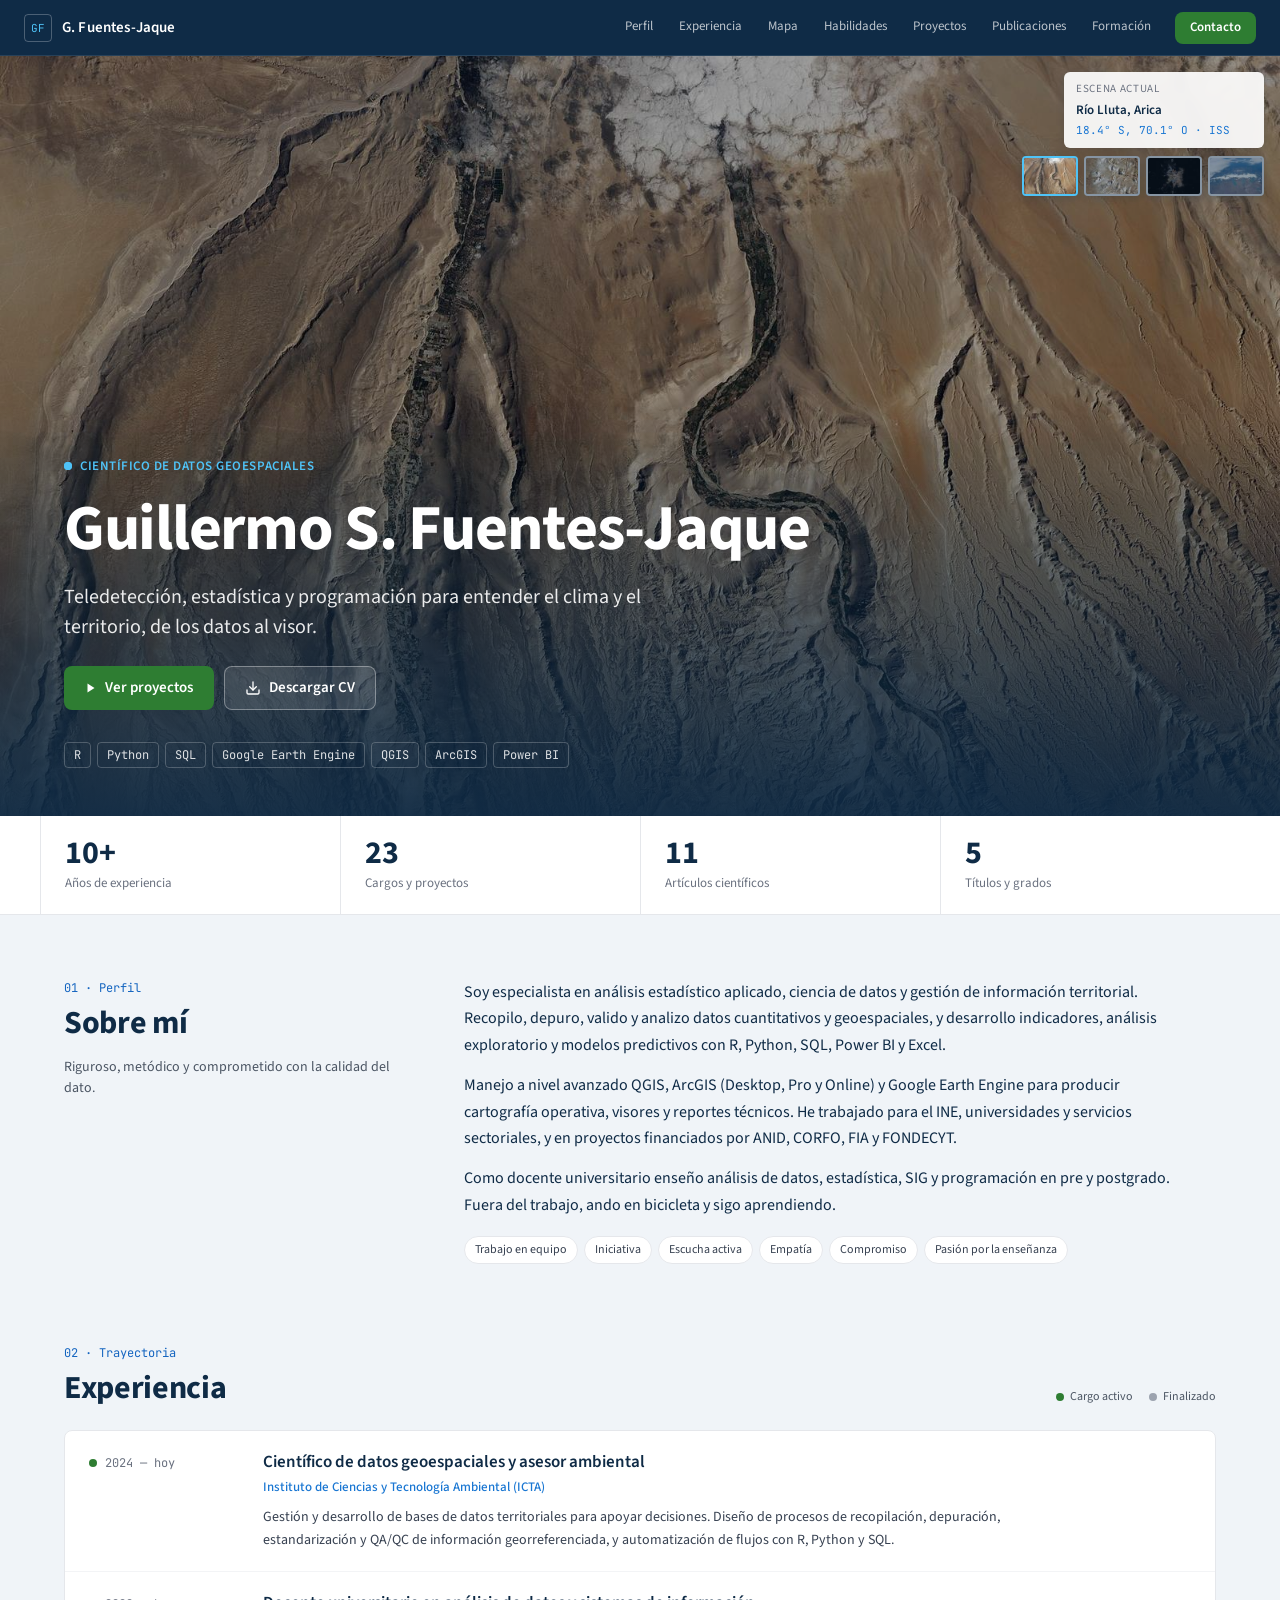
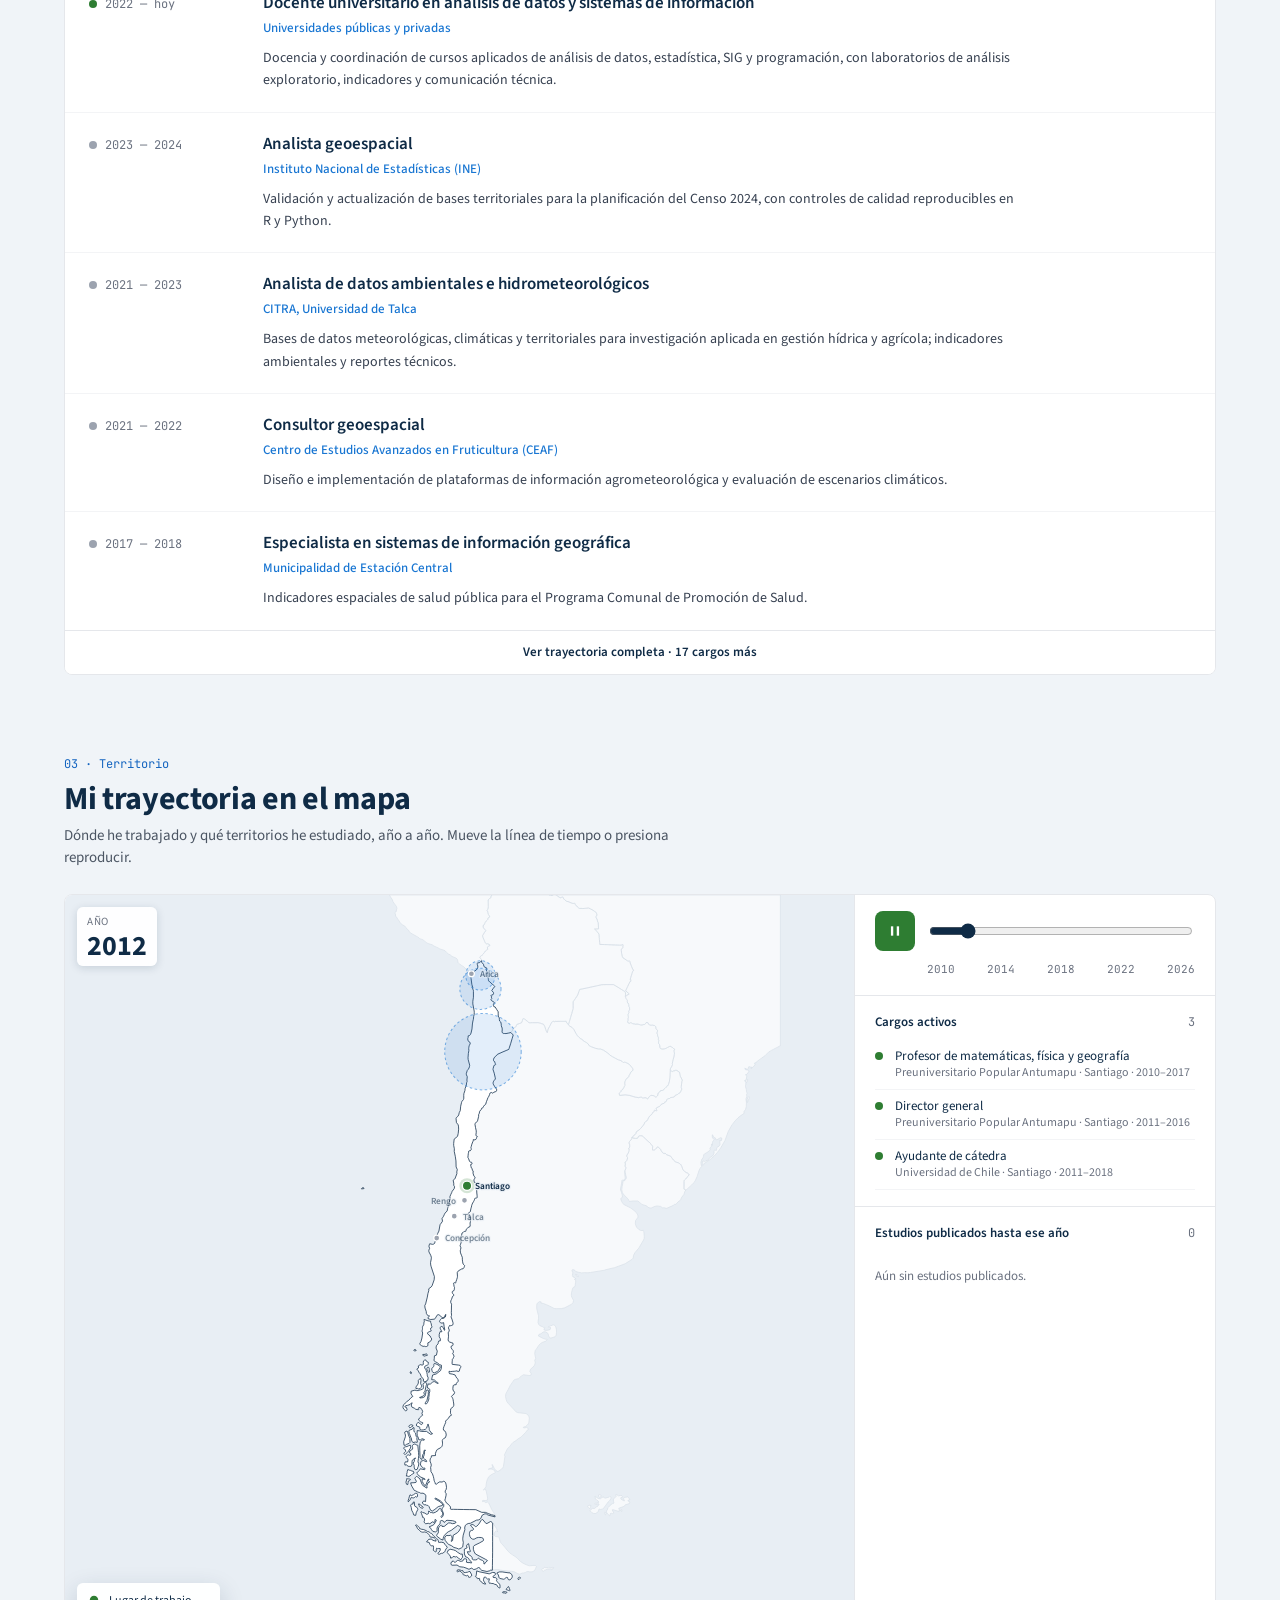
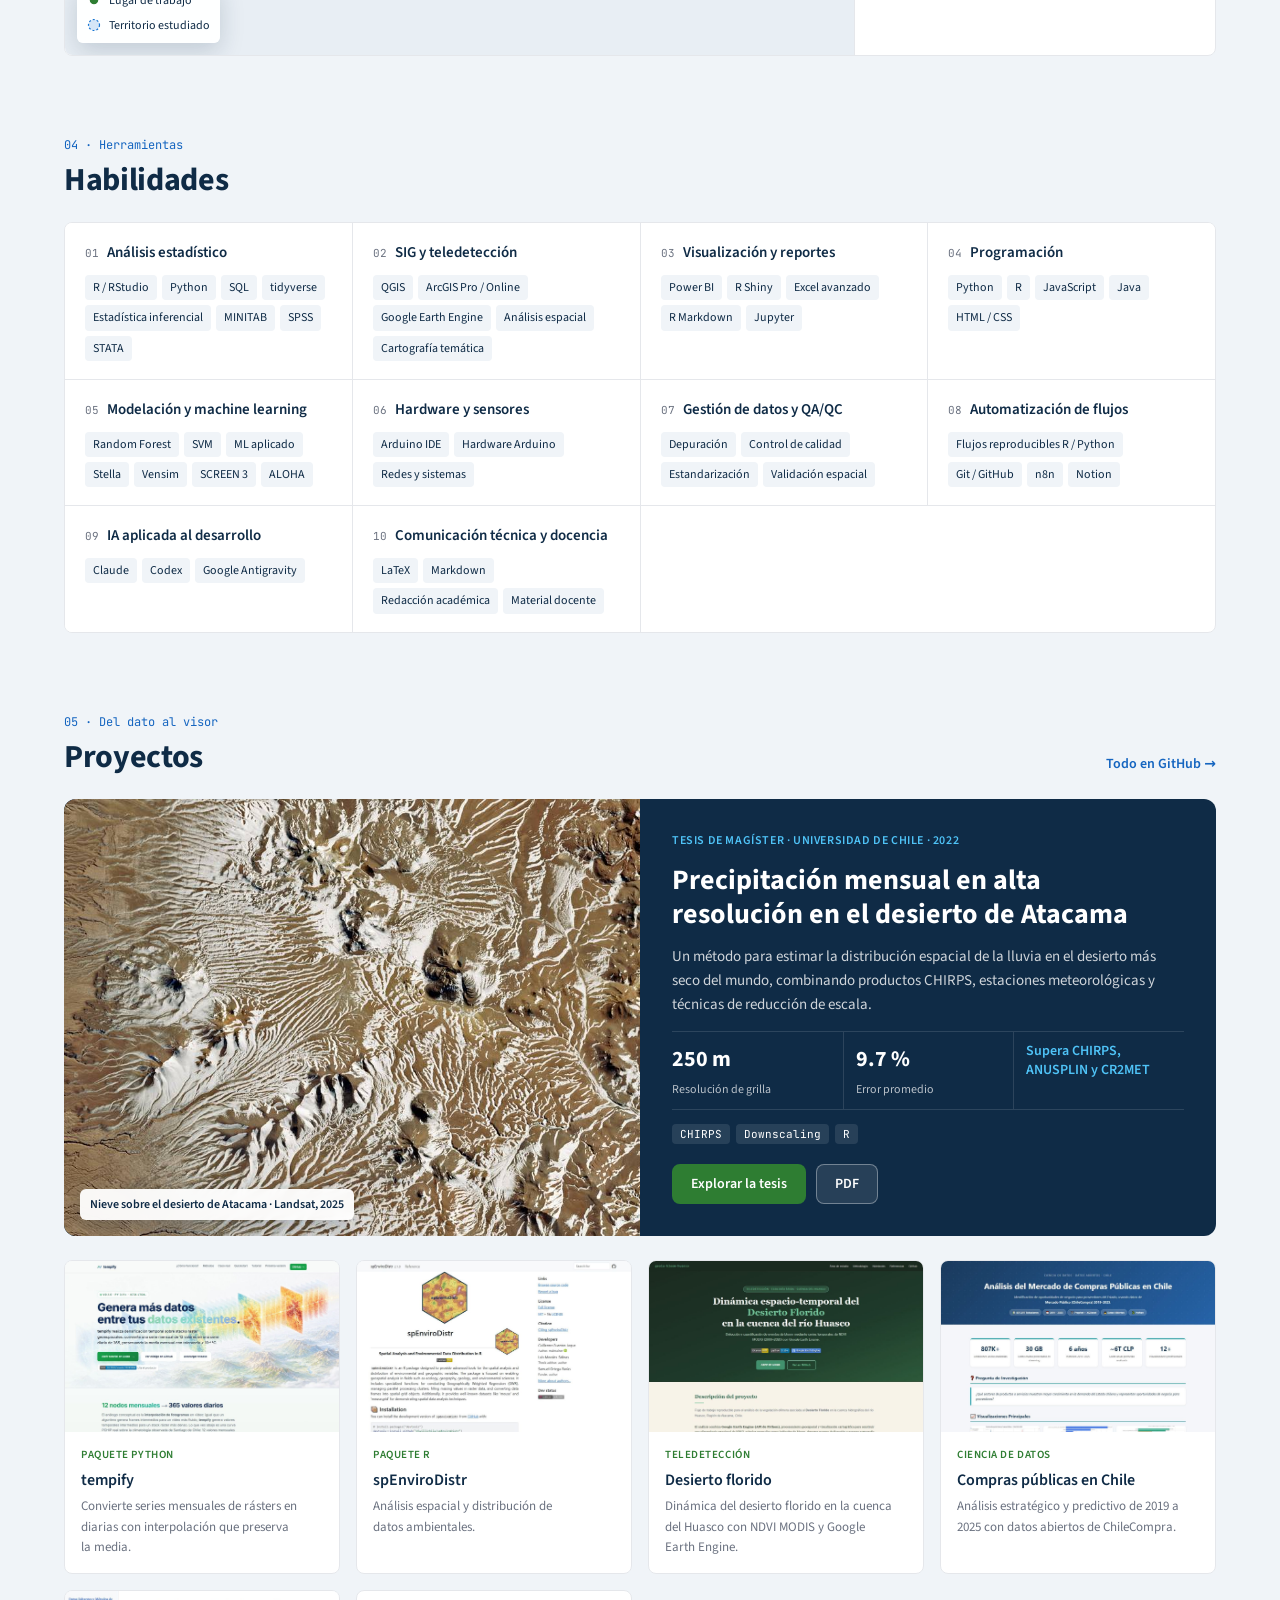
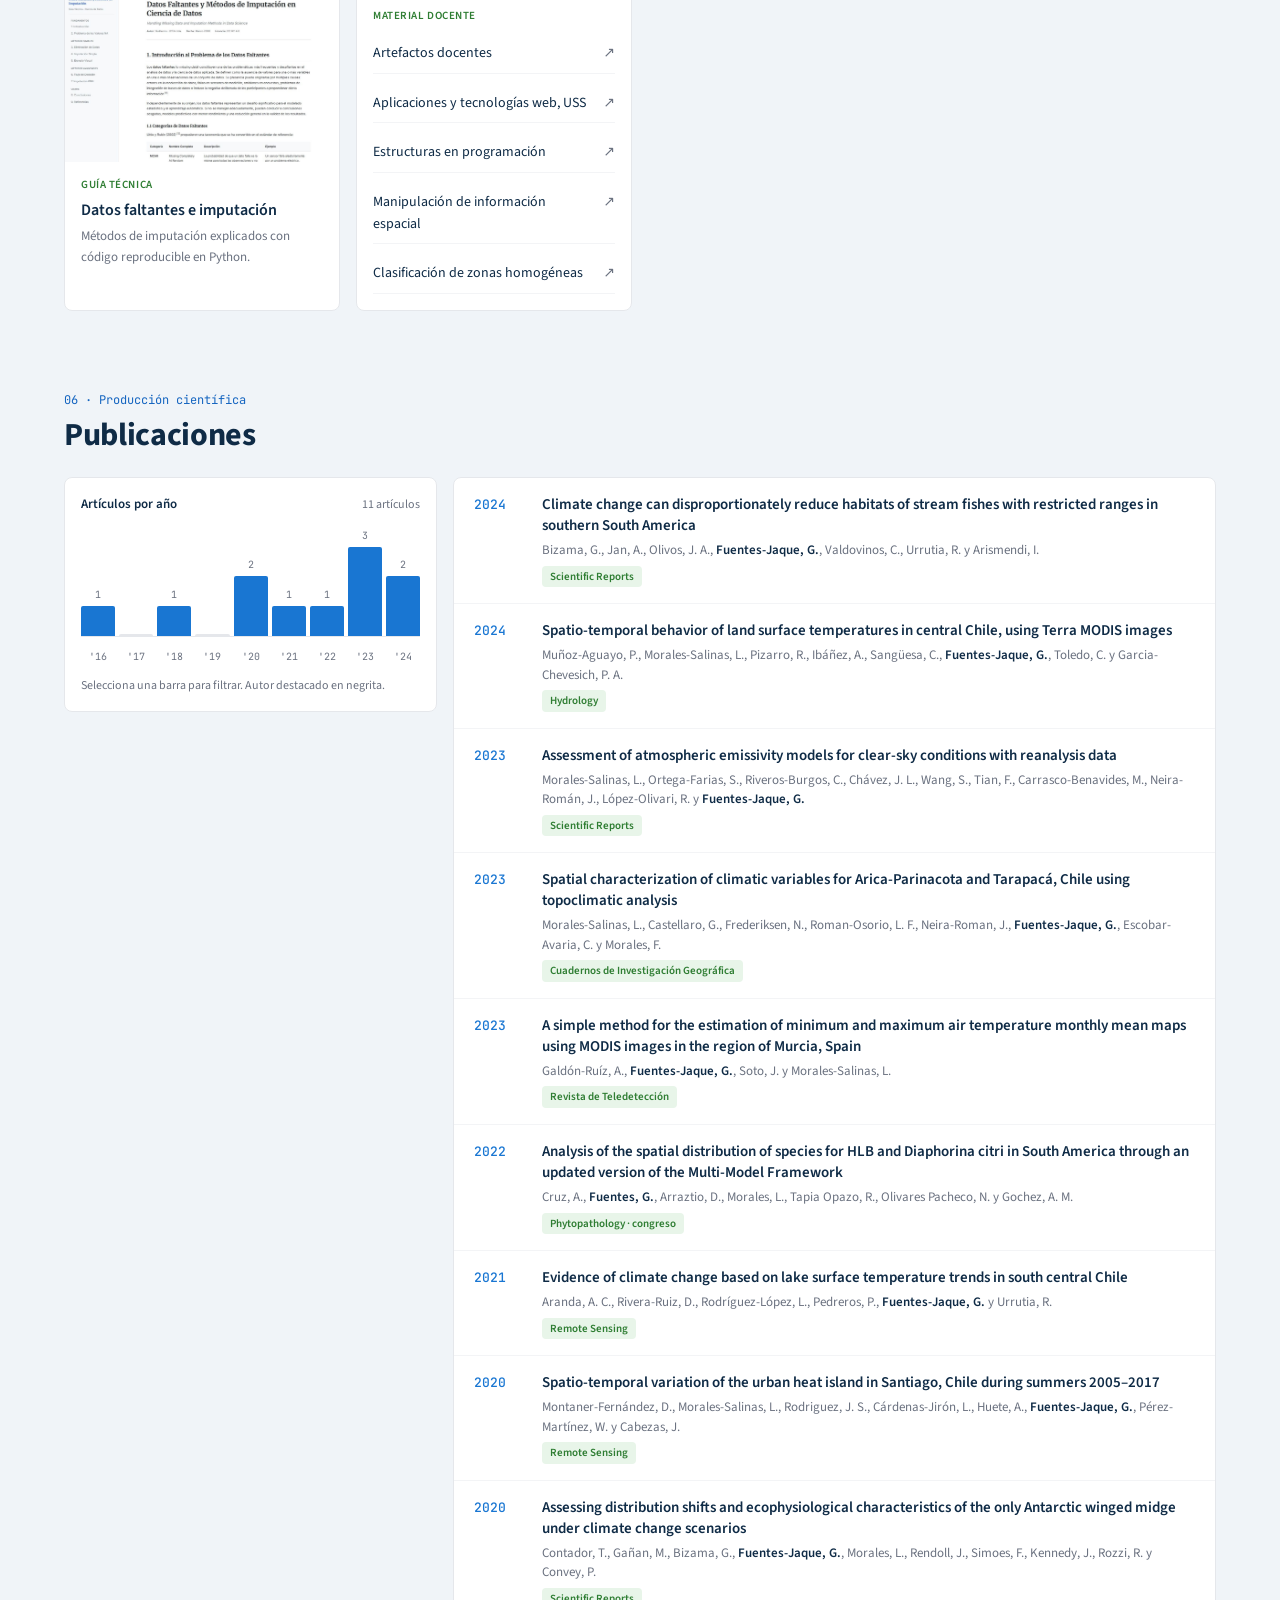
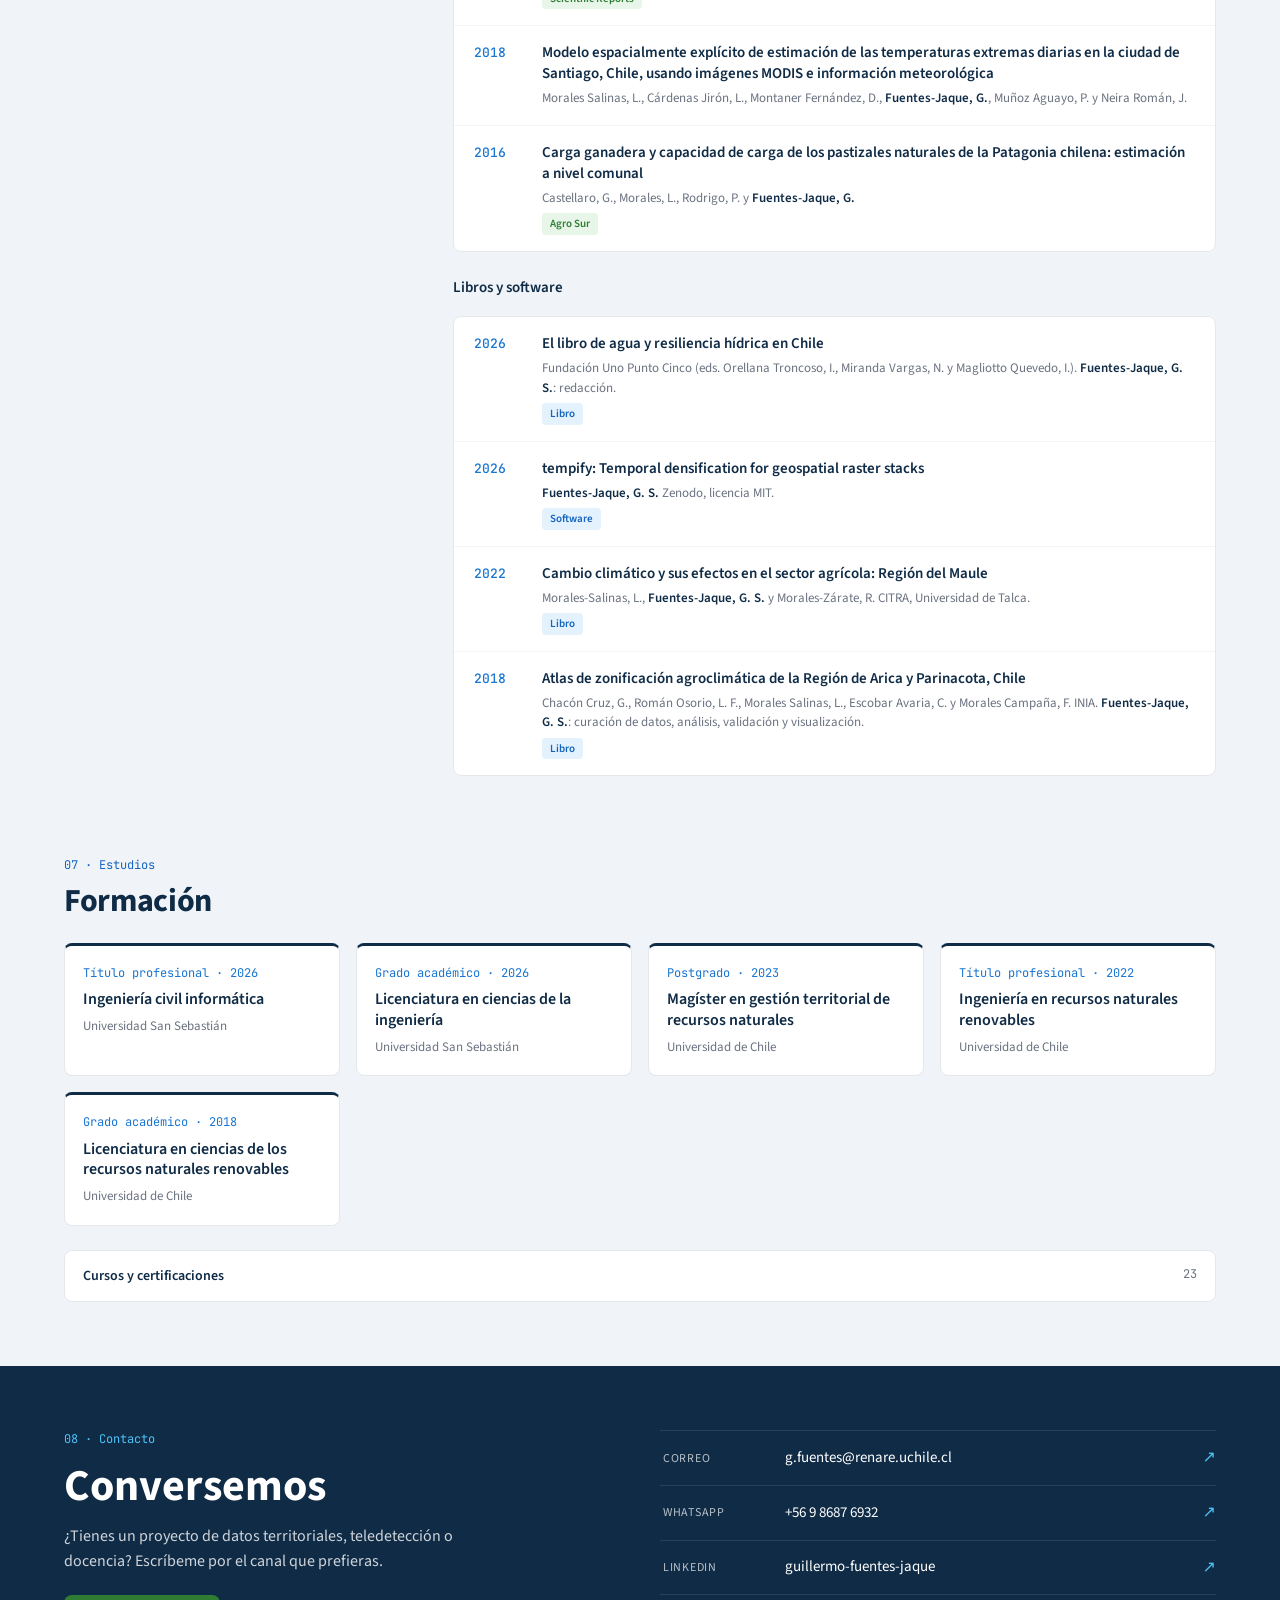
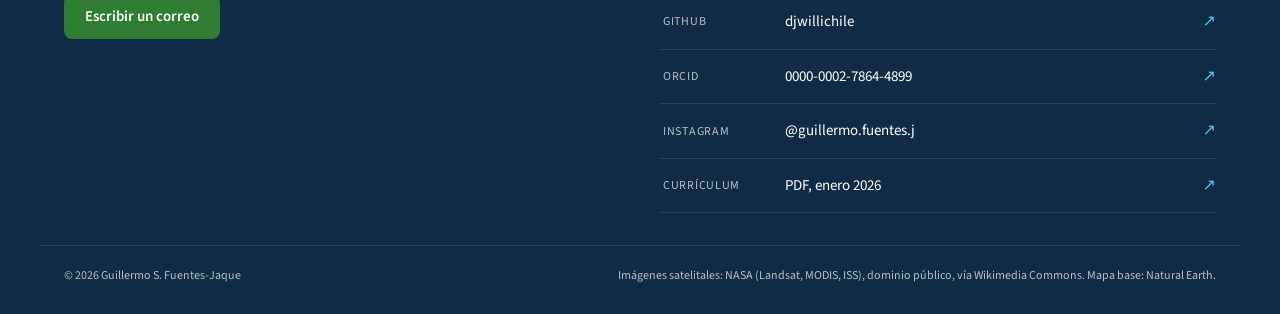
==== commit 3daa1226: "Formación: año de la Licenciatura en ciencias de la ingeniería (2026)" ====
--- a/index.html
+++ b/index.html
@@ -491,7 +491,7 @@
       </div>
       <div class="degrees">
         <div class="degree" data-reveal><span class="mono">Título profesional · 2026</span><h3>Ingeniería civil informática</h3><span class="muted">Universidad San Sebastián</span></div>
-        <div class="degree" data-reveal><span class="mono">Grado académico</span><h3>Licenciatura en ciencias de la ingeniería</h3><span class="muted">Universidad San Sebastián</span></div>
+        <div class="degree" data-reveal><span class="mono">Grado académico · 2026</span><h3>Licenciatura en ciencias de la ingeniería</h3><span class="muted">Universidad San Sebastián</span></div>
         <div class="degree" data-reveal><span class="mono">Postgrado · 2023</span><h3>Magíster en gestión territorial de recursos naturales</h3><span class="muted">Universidad de Chile</span></div>
         <div class="degree" data-reveal><span class="mono">Título profesional · 2022</span><h3>Ingeniería en recursos naturales renovables</h3><span class="muted">Universidad de Chile</span></div>
         <div class="degree" data-reveal><span class="mono">Grado académico · 2018</span><h3>Licenciatura en ciencias de los recursos naturales renovables</h3><span class="muted">Universidad de Chile</span></div>
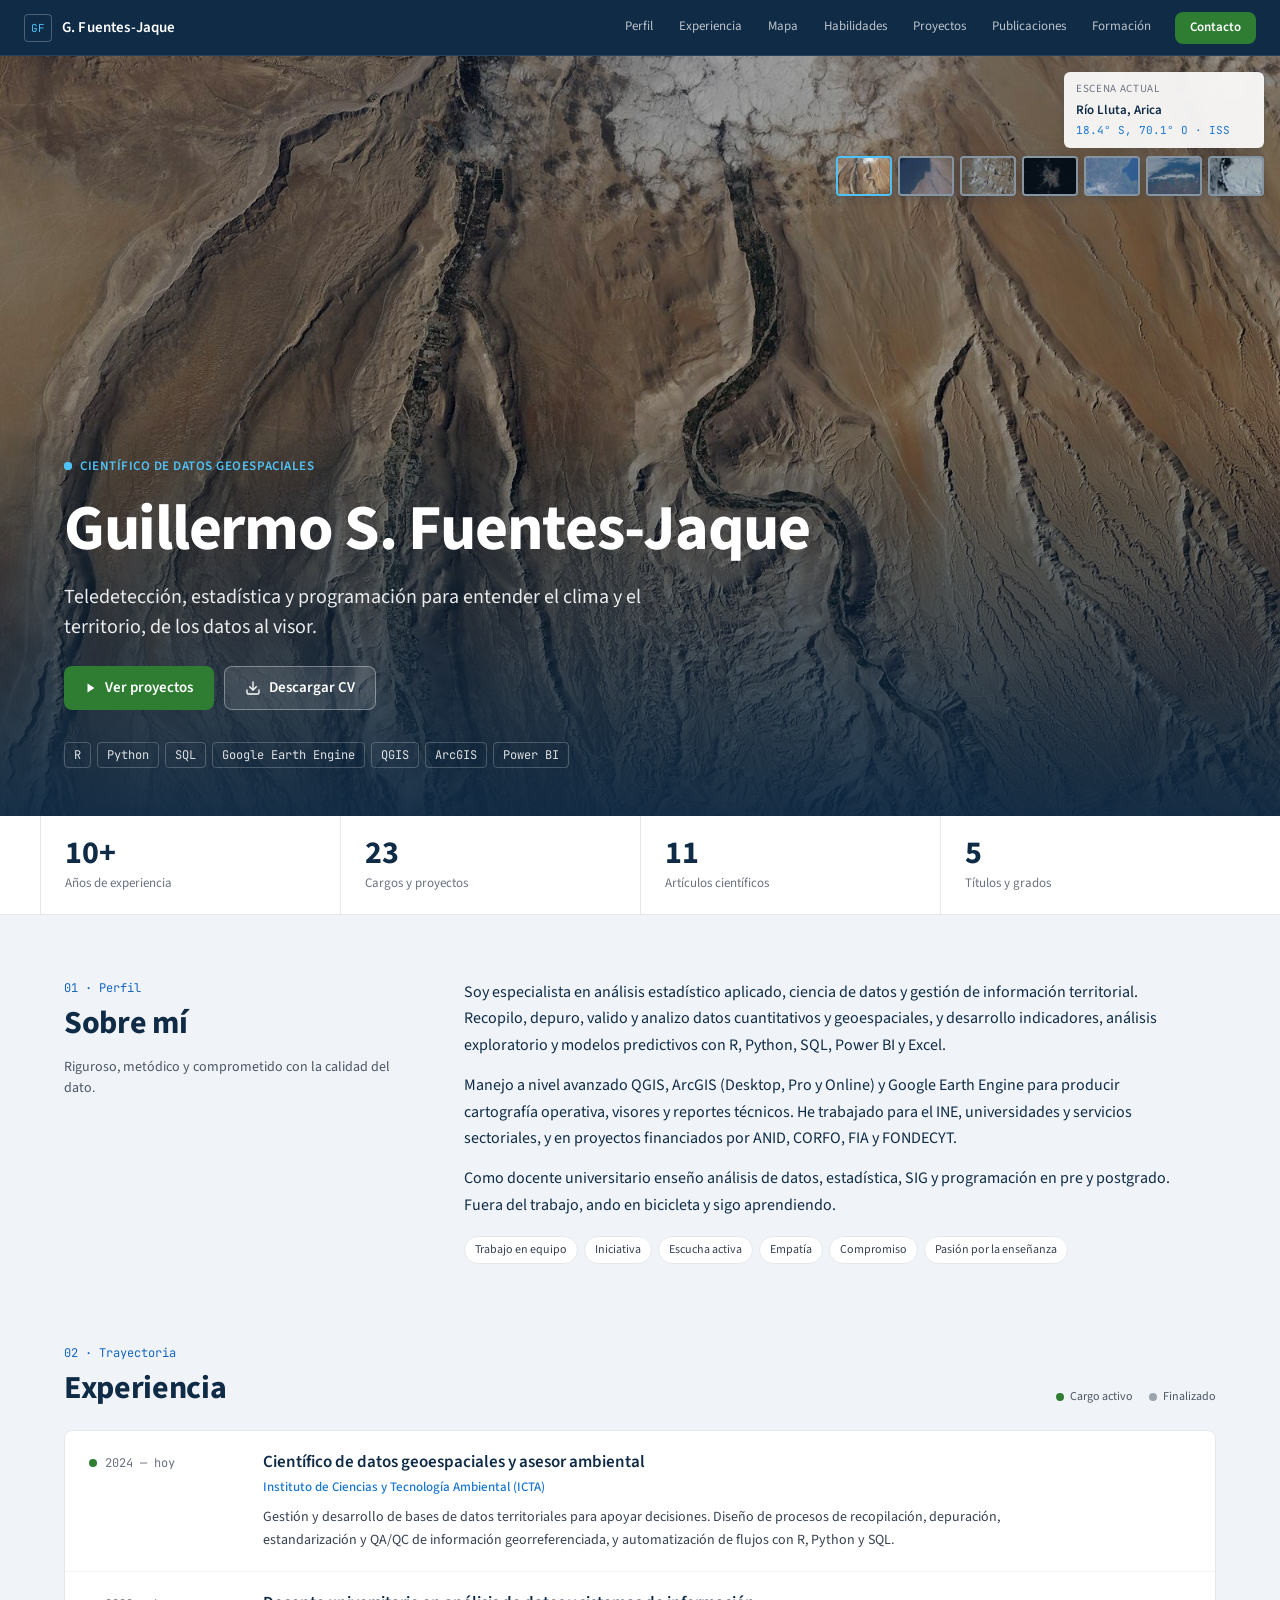
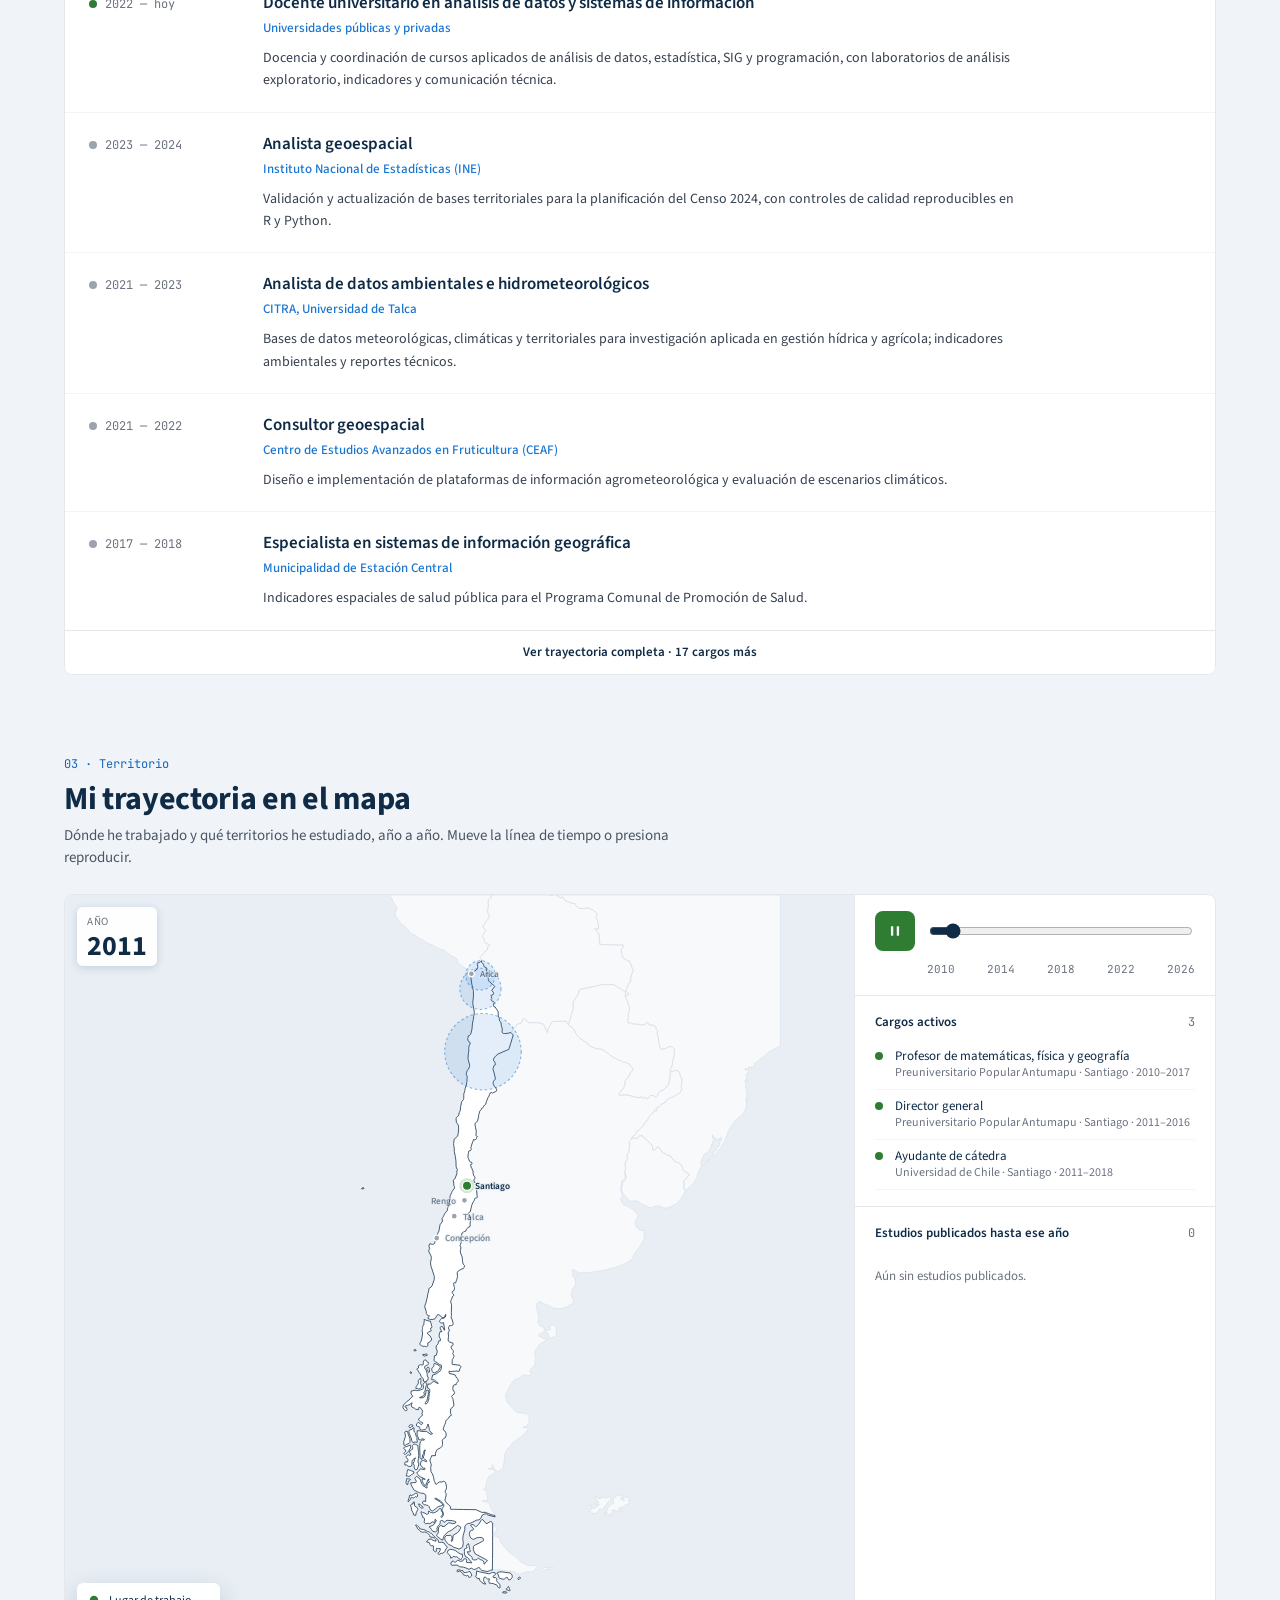
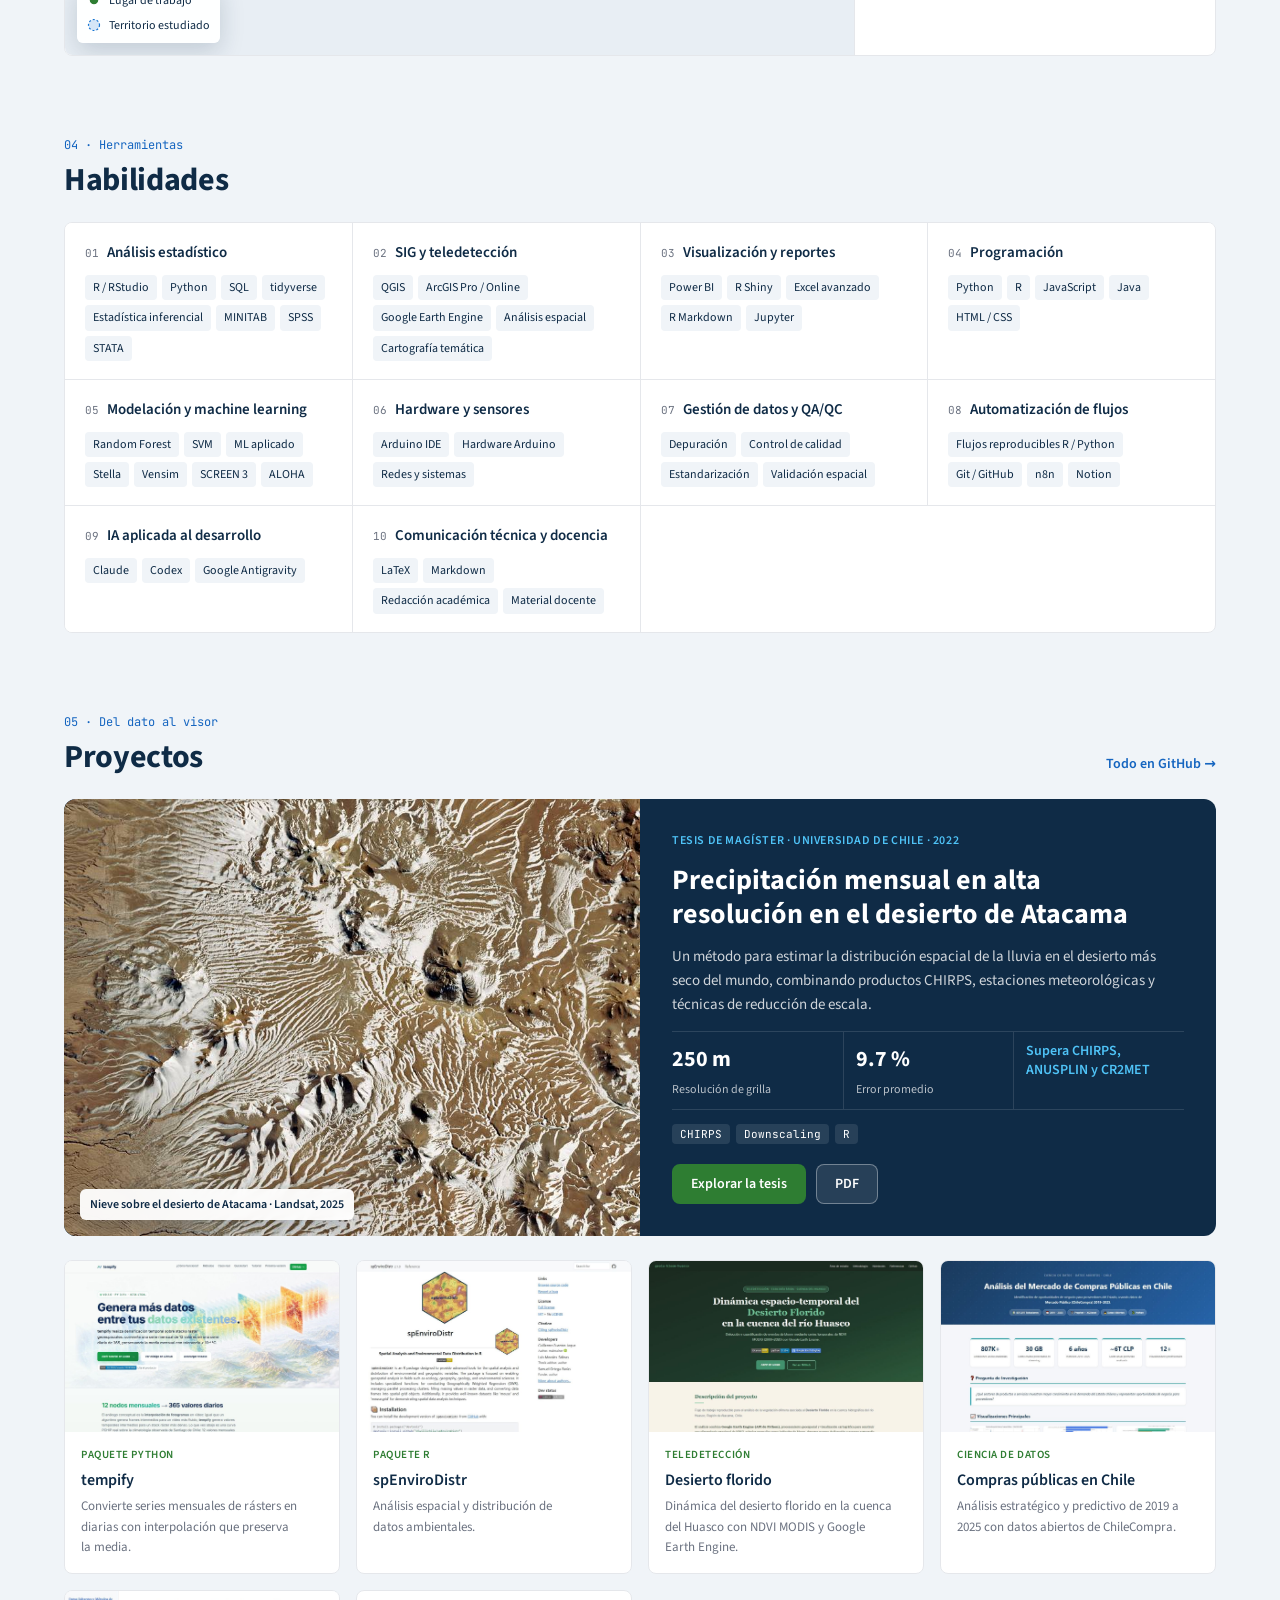
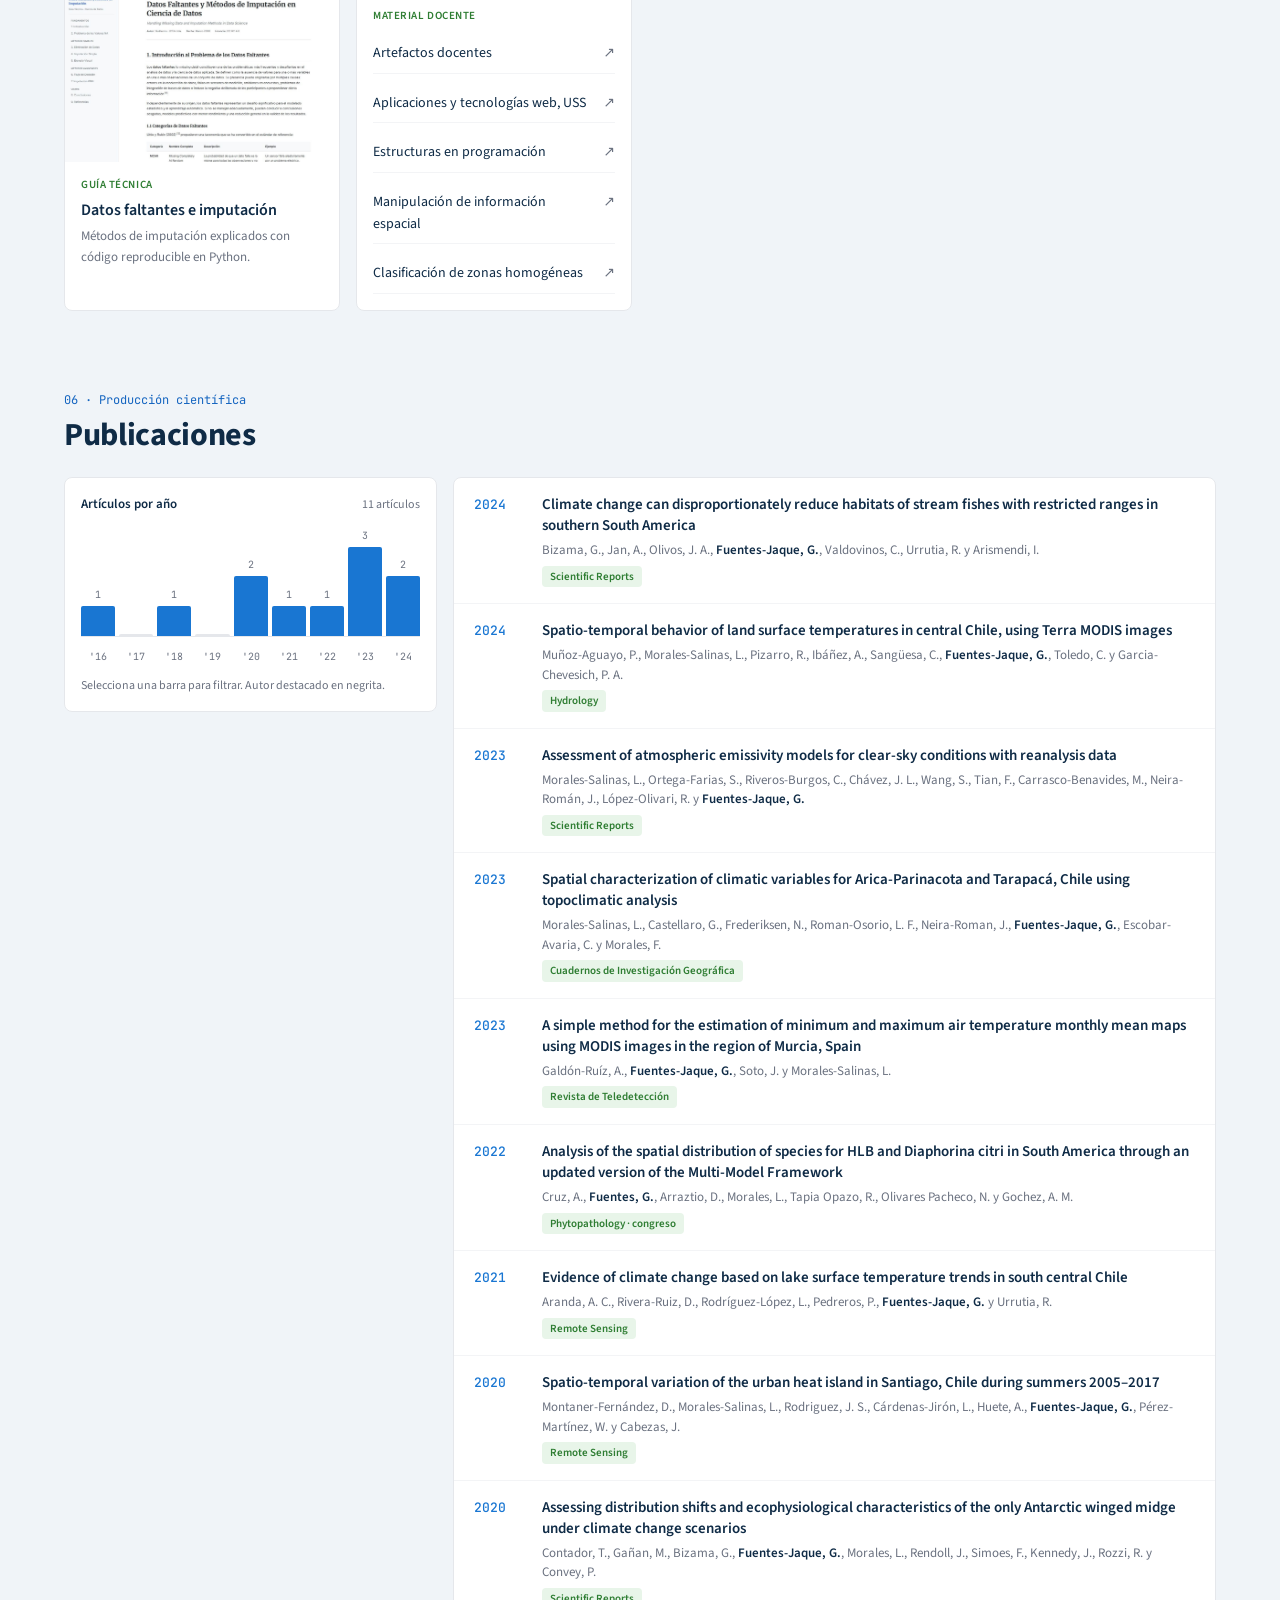
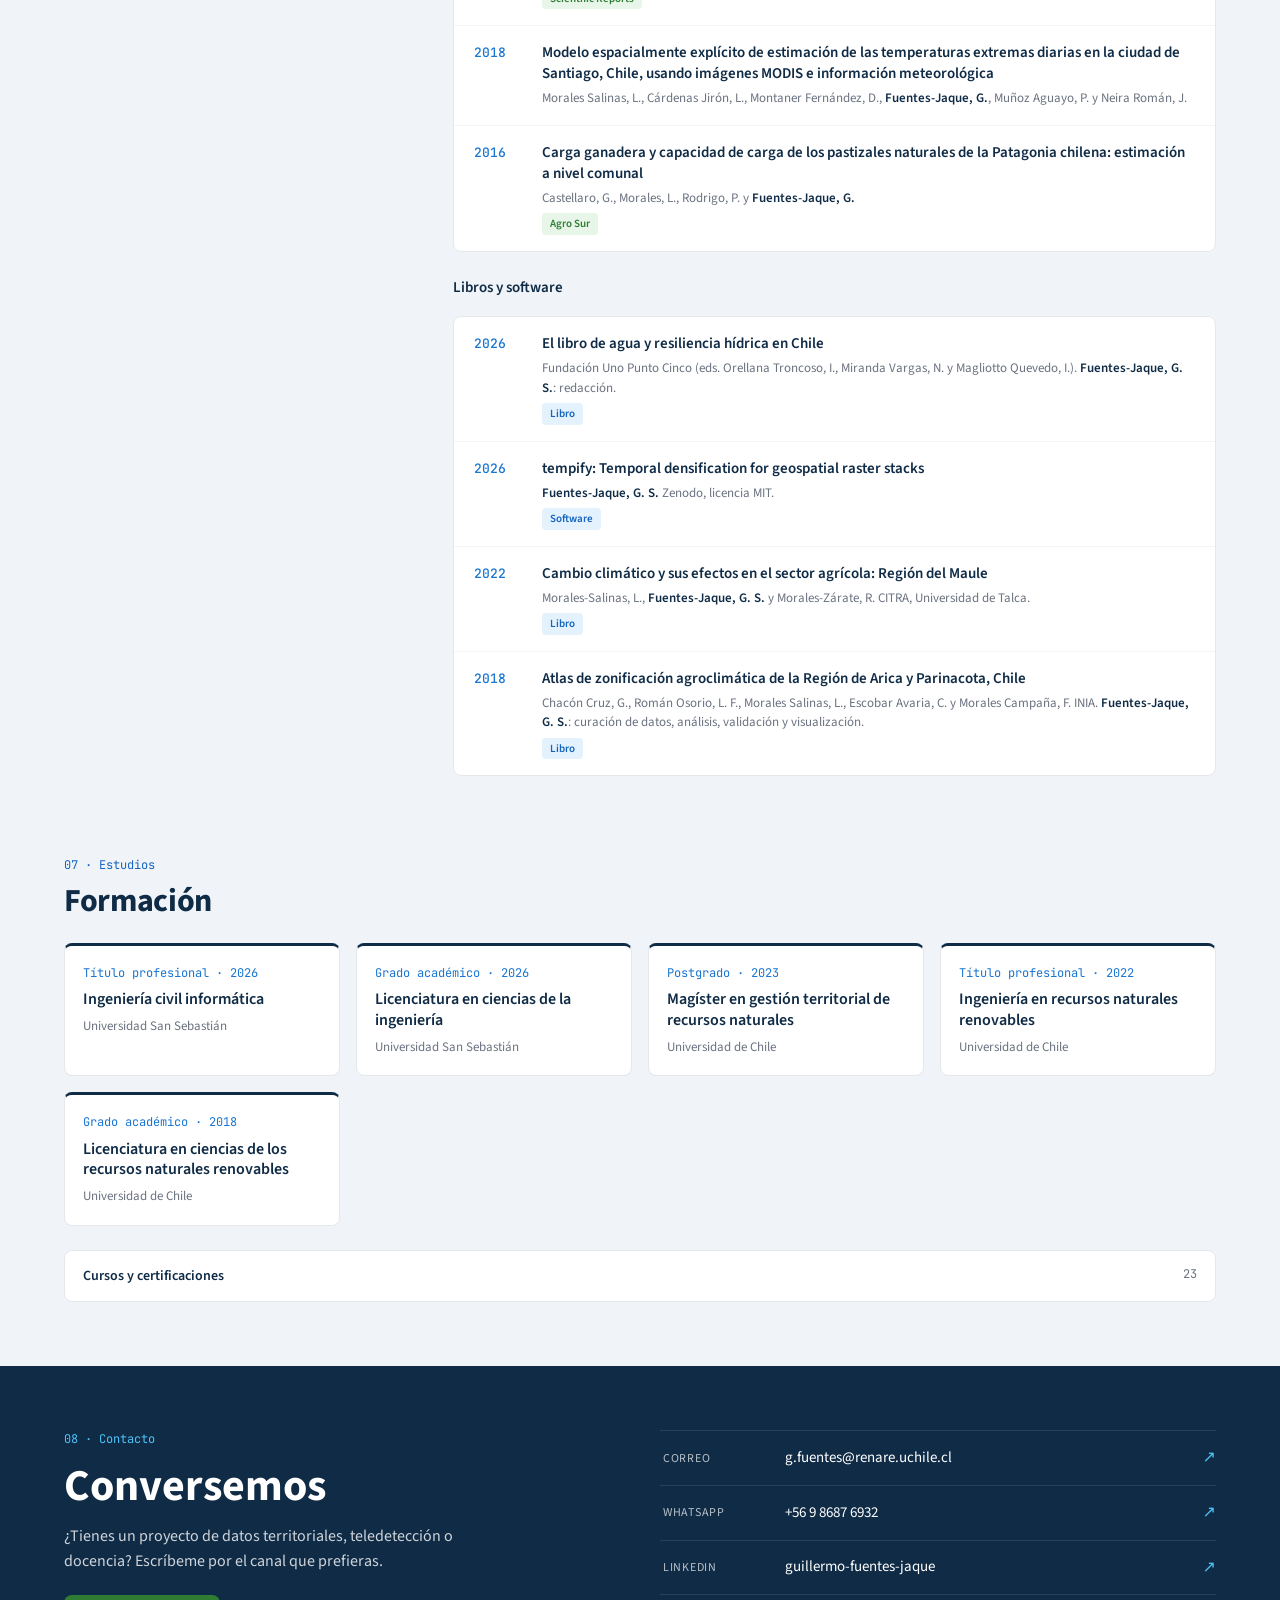
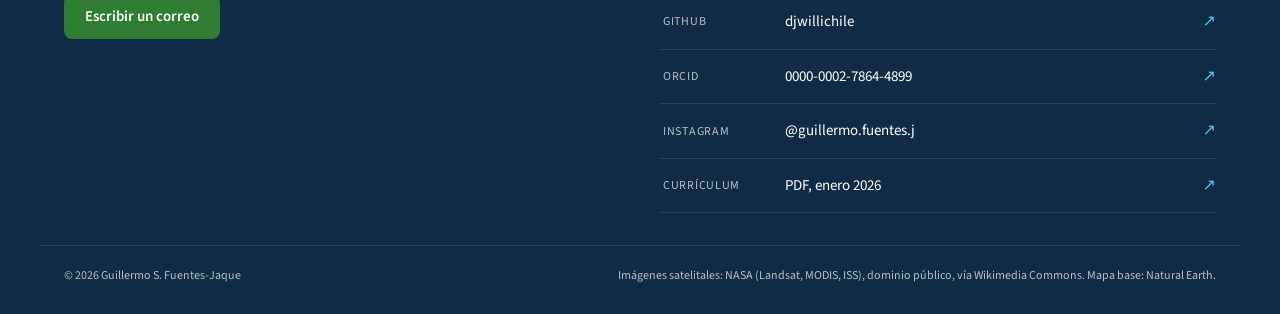
==== commit 1b4aacc1: "Portada: escenas de Arica, Llanquihue y Antártica (recorrido de norte a sur)" ====
--- a/index.html
+++ b/index.html
@@ -110,9 +110,12 @@
   <section class="hero" id="inicio" aria-labelledby="hero-t">
     <div class="hero__media">
       <img class="hero__img is-active" data-scene="lluta" src="assets/img/lluta.jpg" srcset="assets/img/lluta-960.jpg 960w, assets/img/lluta.jpg 1600w" sizes="100vw" width="1600" height="1001" alt="Quebradas del río Lluta desde la Estación Espacial Internacional" fetchpriority="high">
+      <img class="hero__img" data-scene="arica" data-src="assets/img/arica.jpg" width="1100" height="723" alt="Arica y el valle de Azapa desde la Estación Espacial Internacional, 2006">
       <img class="hero__img" data-scene="atacama" data-src="assets/img/atacama-nieve.jpg" width="1000" height="667" alt="Nieve sobre el desierto de Atacama, Landsat 2025">
       <img class="hero__img" data-scene="santiago" data-src="assets/img/santiago-noche.jpg" width="1100" height="733" alt="Santiago de noche desde la Estación Espacial Internacional">
+      <img class="hero__img" data-scene="llanquihue" data-src="assets/img/llanquihue.jpg" width="1100" height="723" alt="Lago Llanquihue y Puerto Varas desde la Estación Espacial Internacional, 2002">
       <img class="hero__img" data-scene="campo" data-src="assets/img/campo-de-hielo.jpg" width="1100" height="732" alt="Campo de Hielo Patagónico Sur">
+      <img class="hero__img" data-scene="antartica" data-src="assets/img/antartica.jpg" width="1400" height="1019" alt="Península Antártica y mar de Weddell, imagen MODIS de 2026">
       <div class="hero__shade" aria-hidden="true"></div>
     </div>
 
@@ -124,9 +127,12 @@
       </div>
       <div class="thumbs" role="group" aria-label="Elegir escena">
         <button type="button" class="thumb is-active" data-scene="lluta" data-place="Río Lluta, Arica" data-meta="18.4° S, 70.1° O · ISS" aria-label="Río Lluta, Arica" aria-pressed="true"><img src="assets/img/lluta-thumb.jpg" width="112" height="80" alt=""></button>
+        <button type="button" class="thumb" data-scene="arica" data-place="Arica y valle de Azapa" data-meta="18.5° S, 70.3° O · ISS" aria-label="Arica y valle de Azapa" aria-pressed="false"><img src="assets/img/arica-thumb.jpg" width="112" height="80" alt=""></button>
         <button type="button" class="thumb" data-scene="atacama" data-place="Desierto de Atacama" data-meta="23.5° S, 68.2° O · Landsat" aria-label="Desierto de Atacama" aria-pressed="false"><img src="assets/img/atacama-nieve-thumb.jpg" width="112" height="80" alt=""></button>
         <button type="button" class="thumb" data-scene="santiago" data-place="Santiago de noche" data-meta="33.4° S, 70.6° O · ISS" aria-label="Santiago de noche" aria-pressed="false"><img src="assets/img/santiago-noche-thumb.jpg" width="112" height="80" alt=""></button>
+        <button type="button" class="thumb" data-scene="llanquihue" data-place="Lago Llanquihue" data-meta="41.1° S, 72.8° O · ISS" aria-label="Lago Llanquihue" aria-pressed="false"><img src="assets/img/llanquihue-thumb.jpg" width="112" height="80" alt=""></button>
         <button type="button" class="thumb" data-scene="campo" data-place="Campo de Hielo Sur" data-meta="49.5° S, 73.3° O · ISS" aria-label="Campo de Hielo Sur" aria-pressed="false"><img src="assets/img/campo-de-hielo-thumb.jpg" width="112" height="80" alt=""></button>
+        <button type="button" class="thumb" data-scene="antartica" data-place="Península Antártica" data-meta="64.0° S, 60.0° O · MODIS" aria-label="Península Antártica" aria-pressed="false"><img src="assets/img/antartica-thumb.jpg" width="112" height="80" alt=""></button>
       </div>
     </div>
 
--- a/styles.css
+++ b/styles.css
@@ -417,6 +417,9 @@
   .more-row { grid-template-columns: minmax(0, 1fr); padding-inline: 16px; }
   .more-row .mono { padding-left: 0; }
   .scene-card { display: none; }
+  .hero__scenes { left: 16px; align-items: stretch; }
+  .thumbs { justify-content: flex-end; gap: 5px; }
+  .thumb { width: 44px; height: 32px; }
   .thesis__body { padding: 24px; }
   .contact__list a { grid-template-columns: 92px minmax(0, 1fr) auto; }
 }
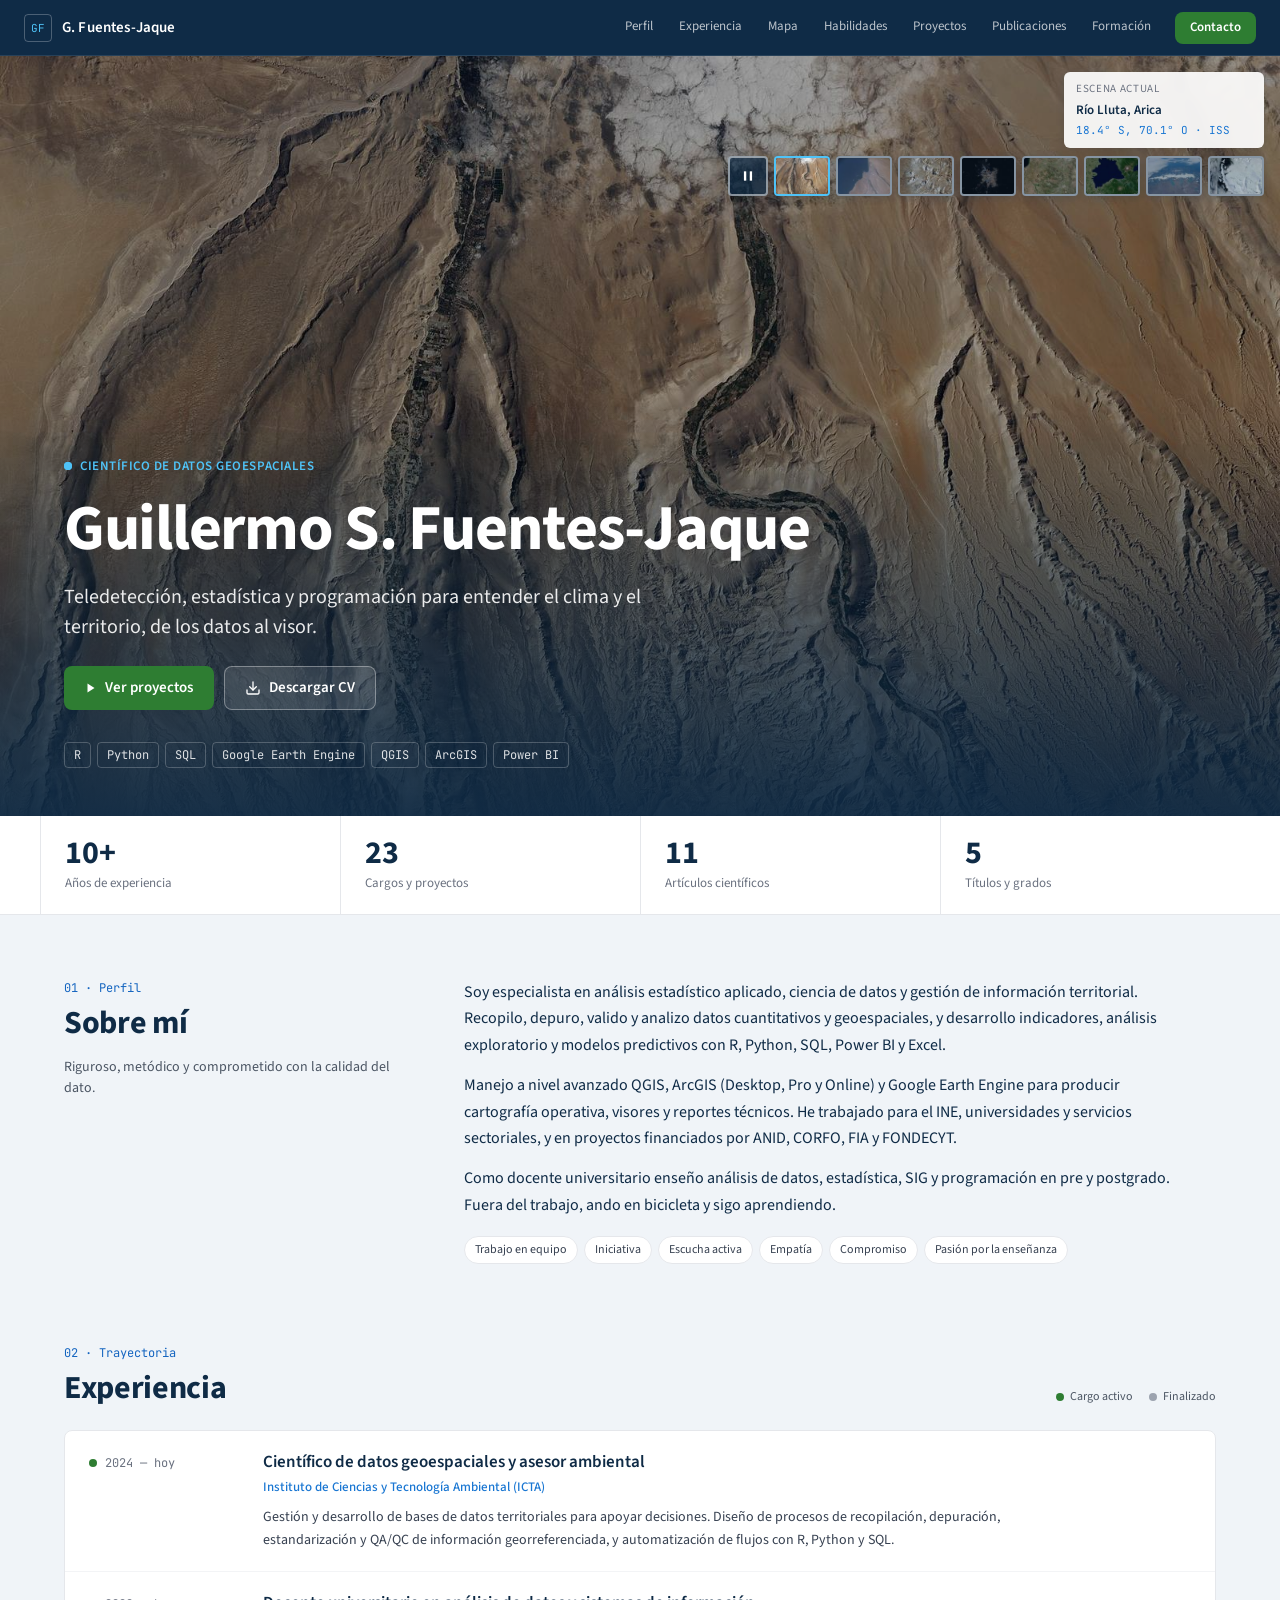
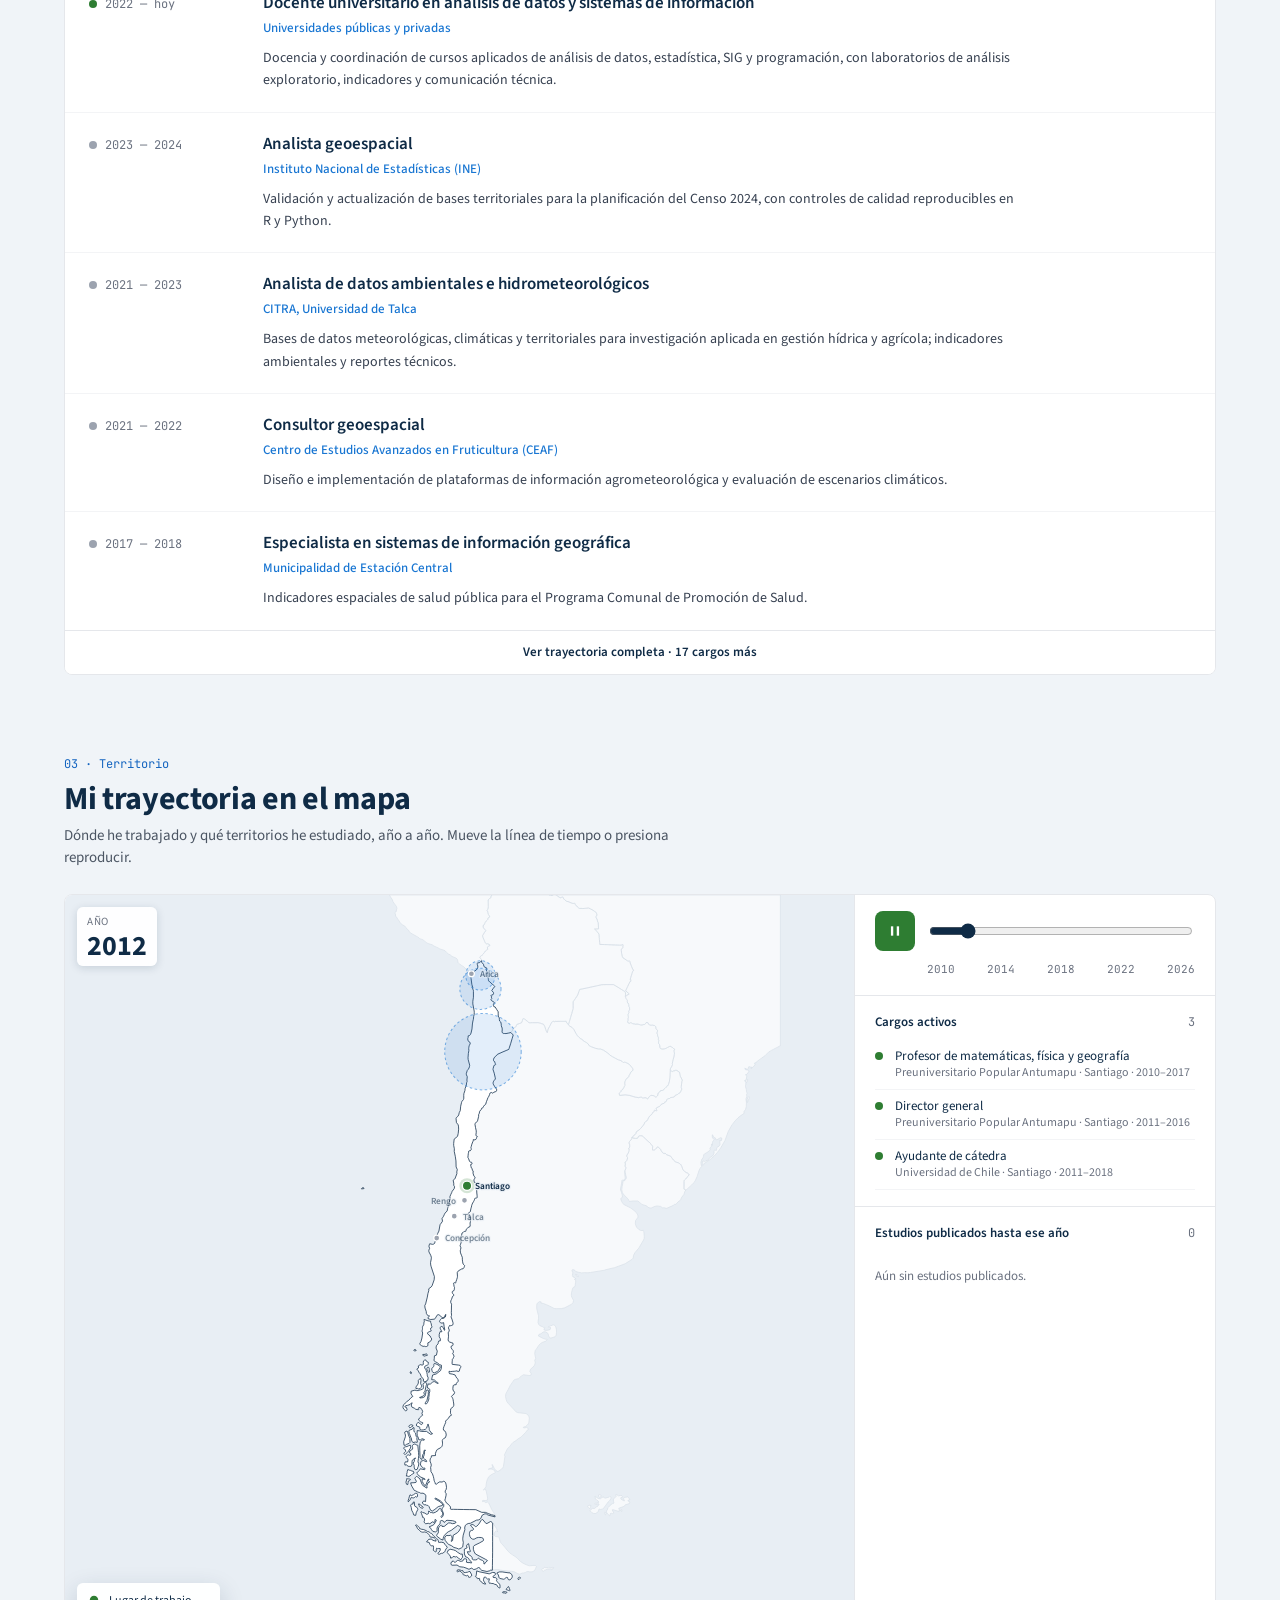
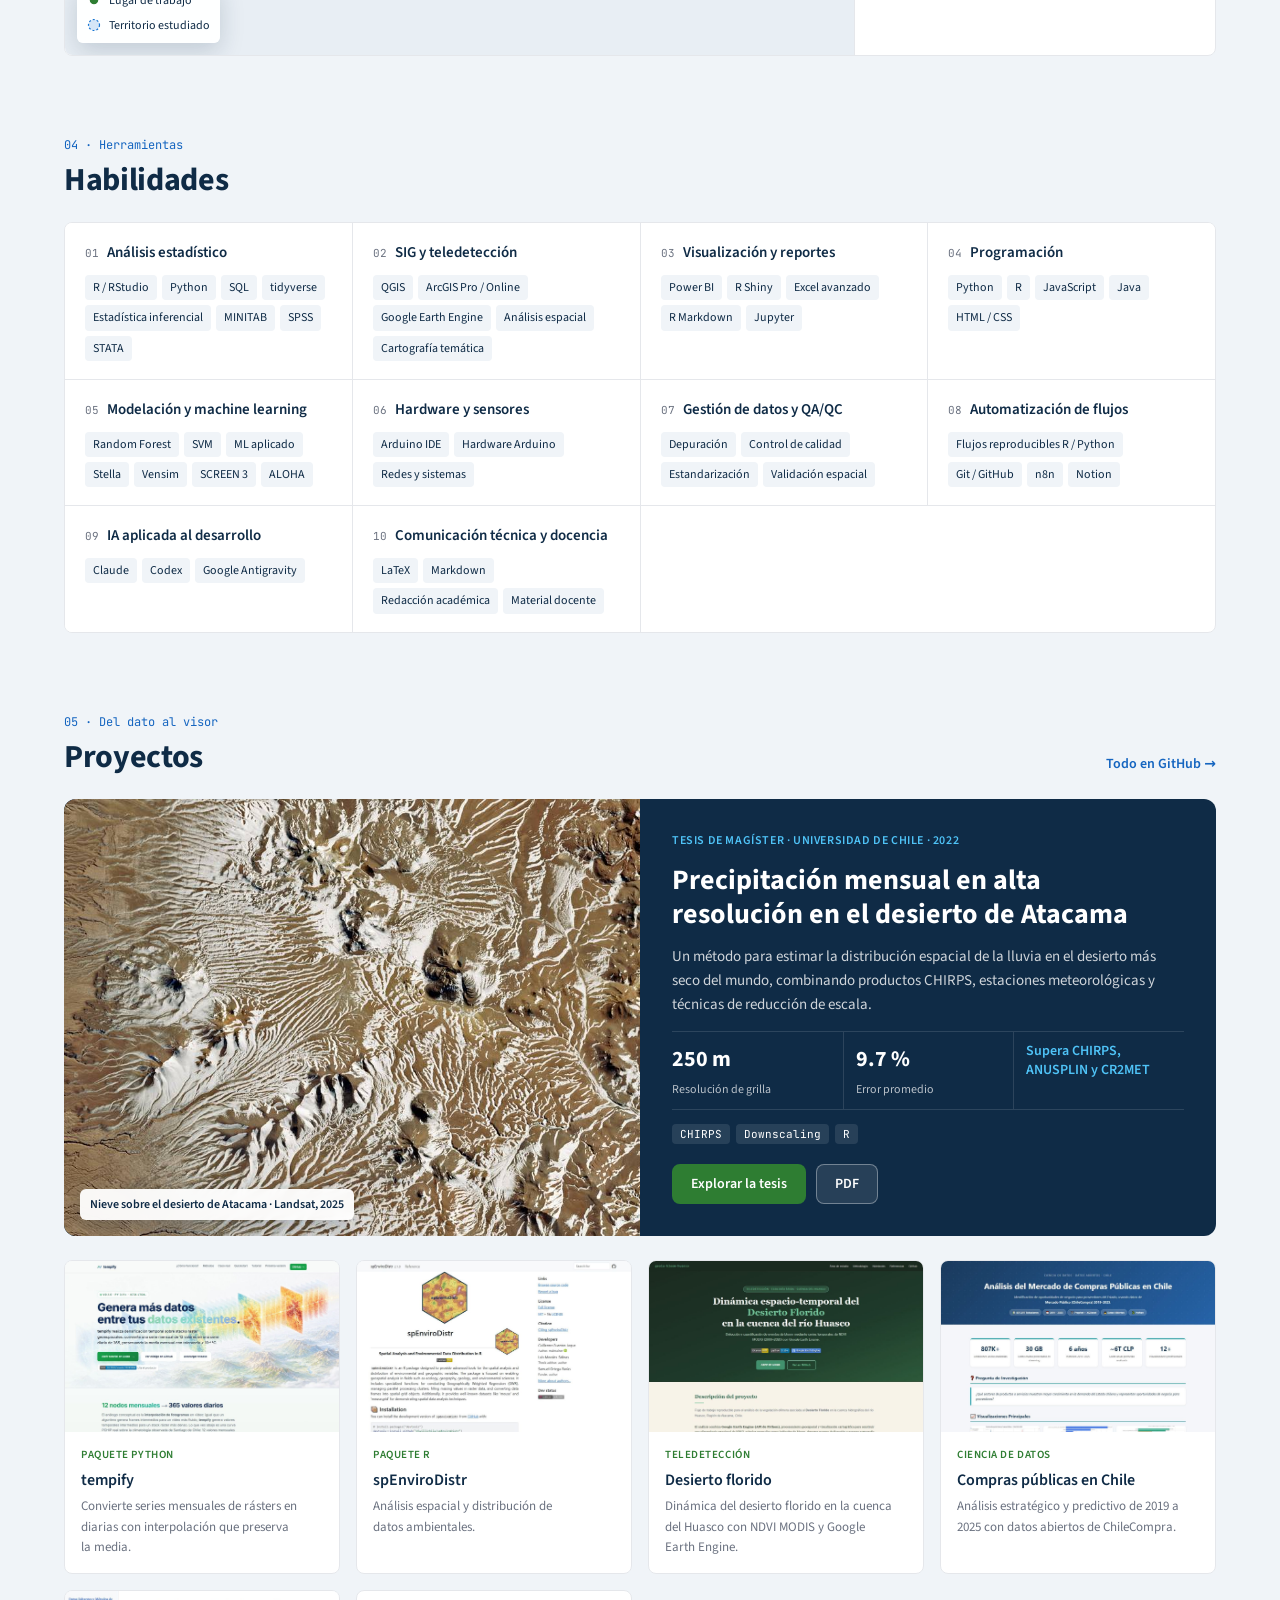
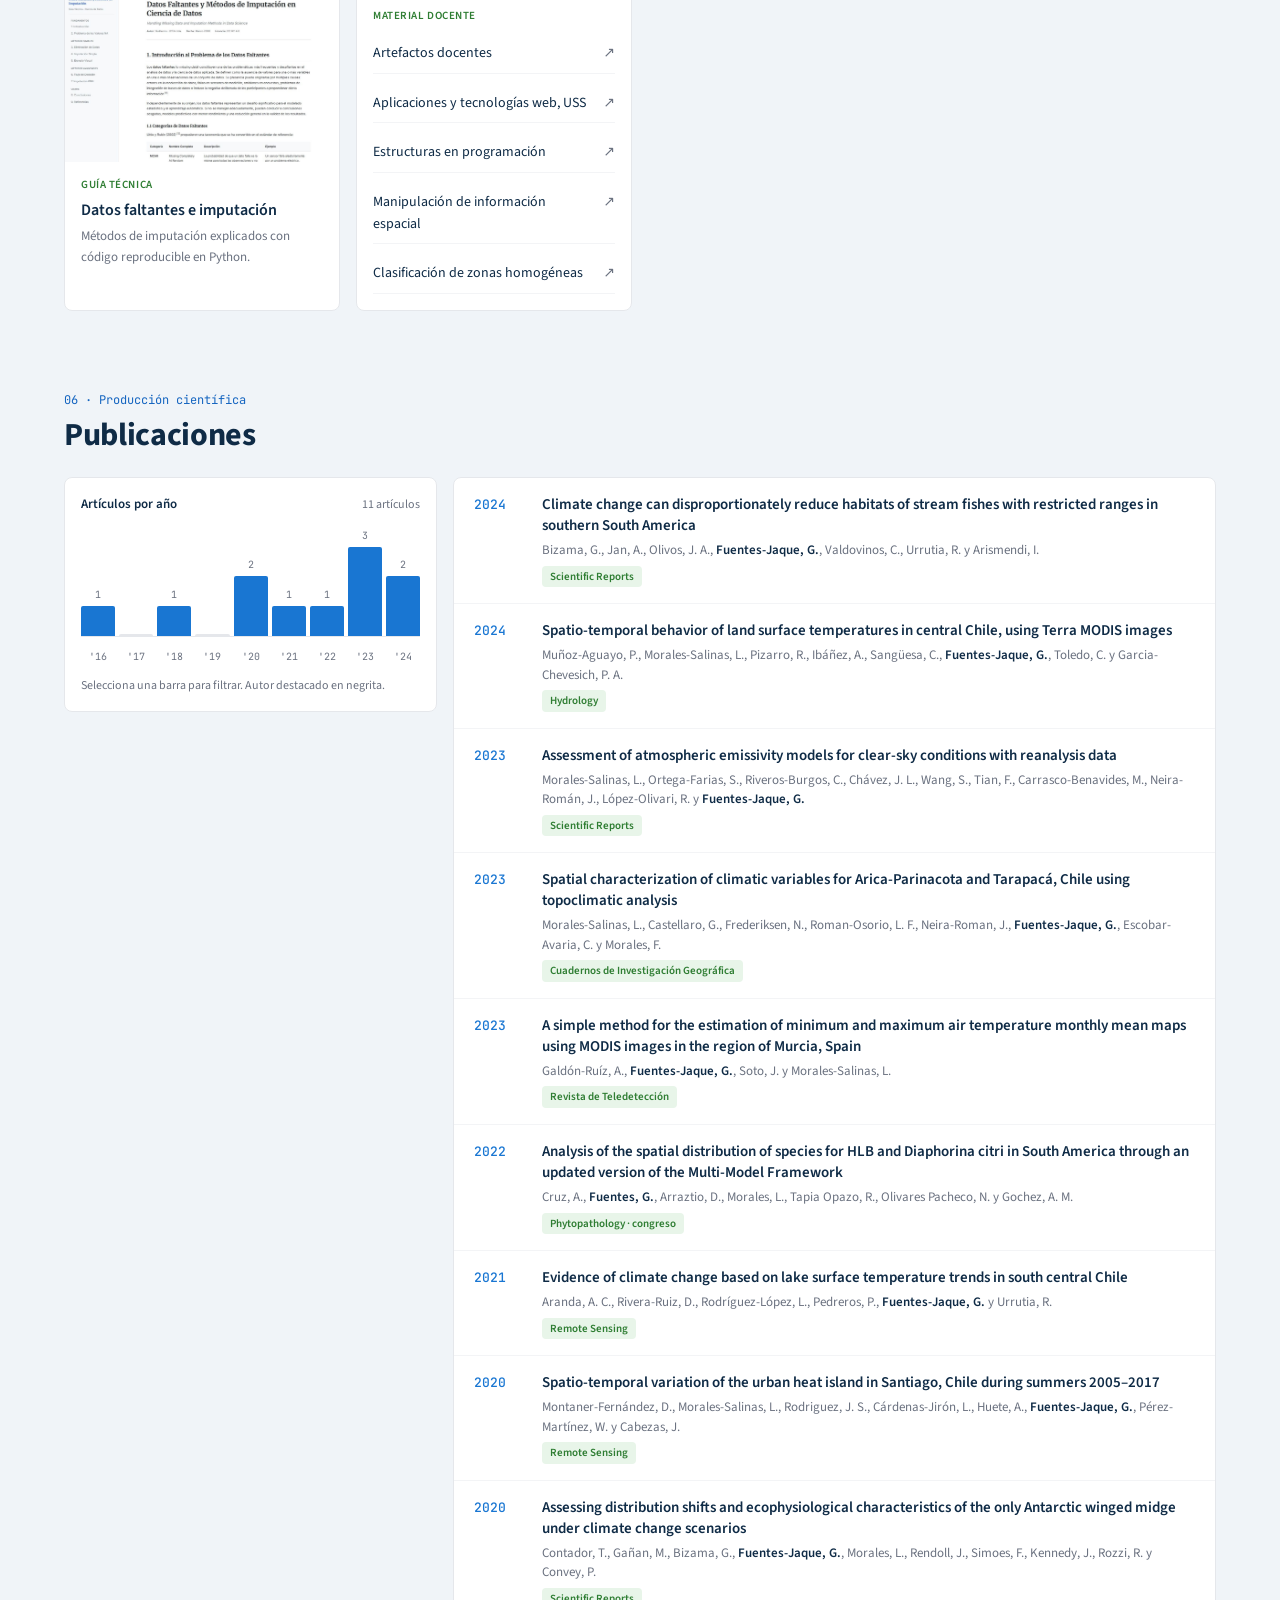
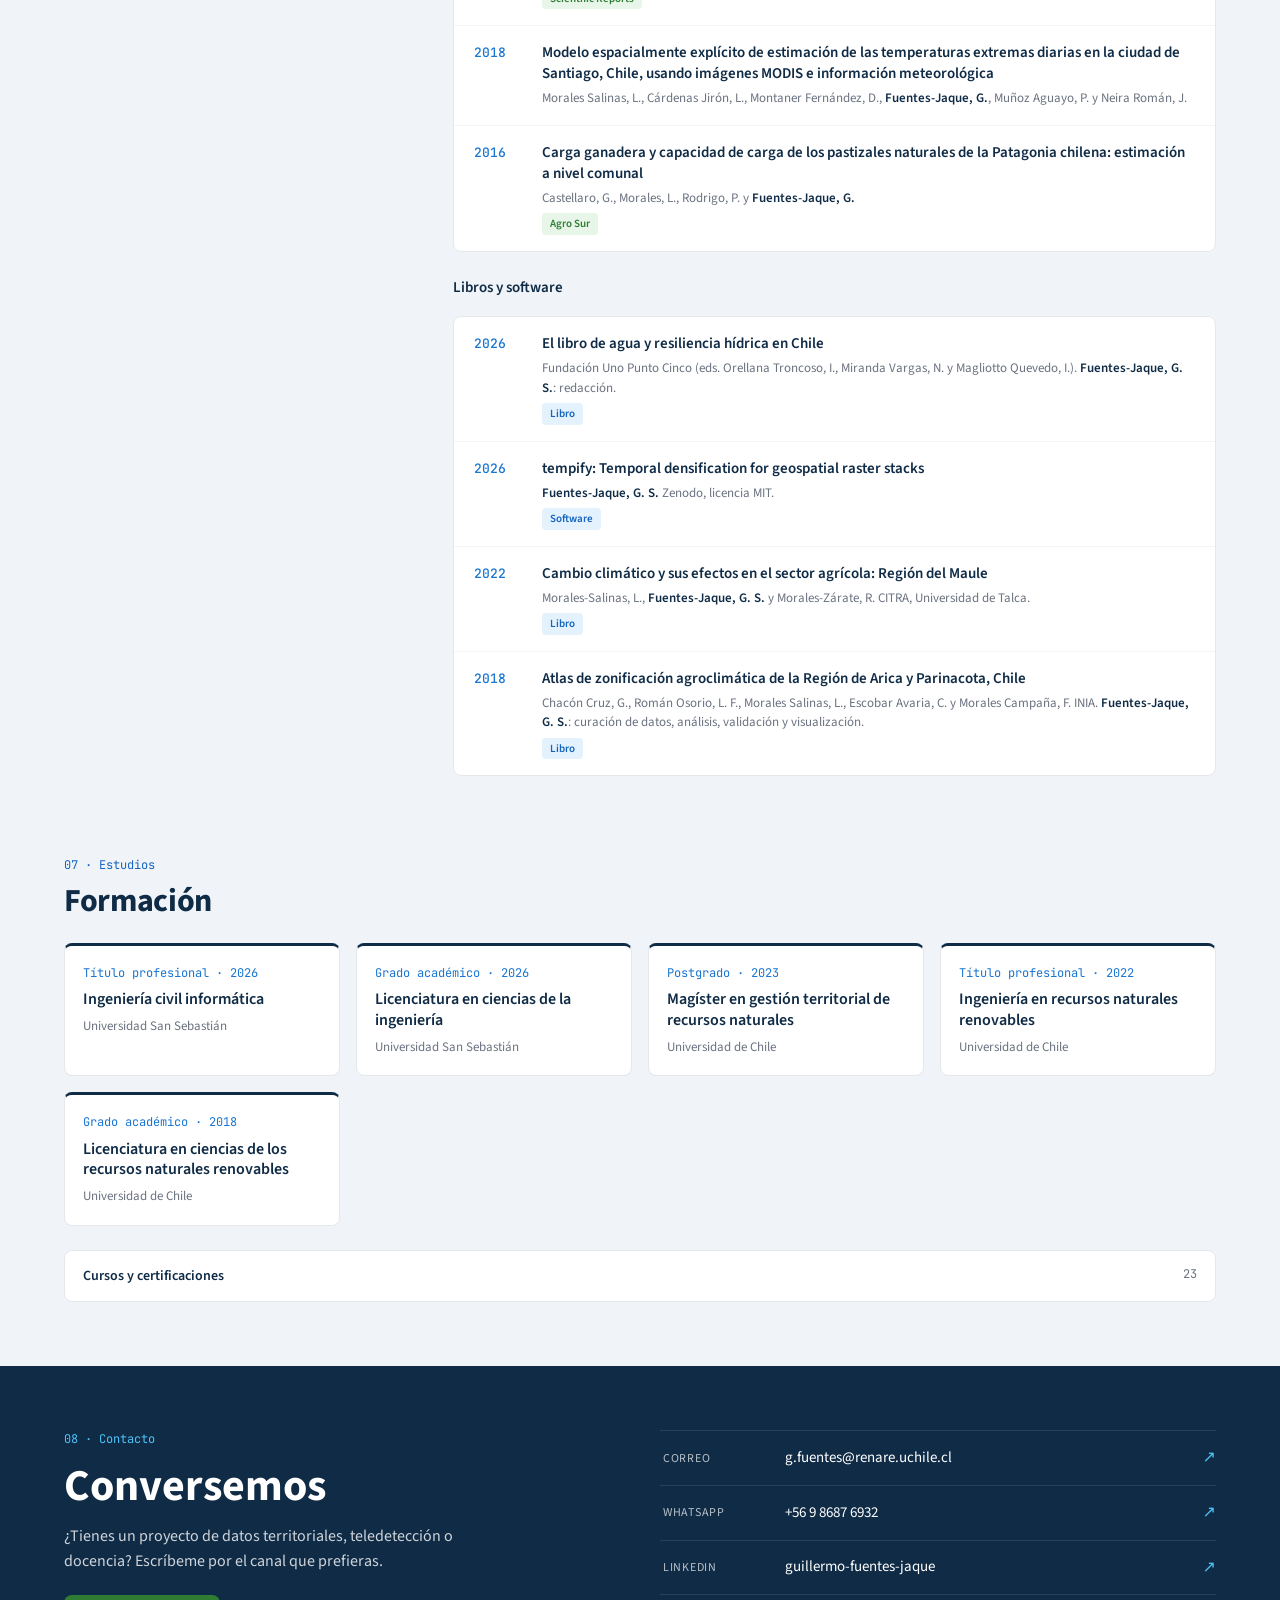
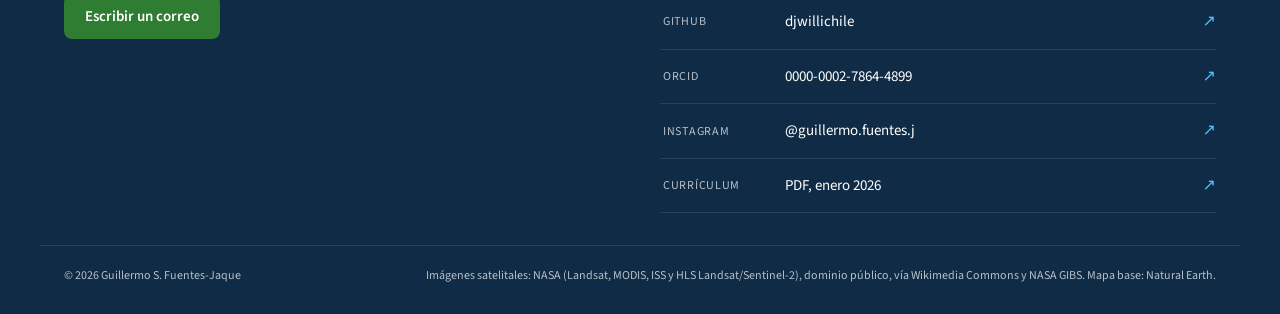
==== commit e78239d8: "Portada: escena Santiago sur, Llanquihue nítido y rotación automática - Nueva escena Santiago sur y " ====
--- a/index.html
+++ b/index.html
@@ -113,7 +113,8 @@
       <img class="hero__img" data-scene="arica" data-src="assets/img/arica.jpg" width="1100" height="723" alt="Arica y el valle de Azapa desde la Estación Espacial Internacional, 2006">
       <img class="hero__img" data-scene="atacama" data-src="assets/img/atacama-nieve.jpg" width="1000" height="667" alt="Nieve sobre el desierto de Atacama, Landsat 2025">
       <img class="hero__img" data-scene="santiago" data-src="assets/img/santiago-noche.jpg" width="1100" height="733" alt="Santiago de noche desde la Estación Espacial Internacional">
-      <img class="hero__img" data-scene="llanquihue" data-src="assets/img/llanquihue.jpg" width="1100" height="723" alt="Lago Llanquihue y Puerto Varas desde la Estación Espacial Internacional, 2002">
+      <img class="hero__img" data-scene="cantillana" data-src="assets/img/cantillana.jpg" data-srcset="assets/img/cantillana-960.jpg 960w, assets/img/cantillana.jpg 1600w" sizes="100vw" width="1600" height="1029" alt="Santiago sur desde el satélite Sentinel-2 en enero de 2026: la precordillera de los Andes, los Altos de Cantillana, la Laguna de Aculeo, el lago Rapel y la costa del Pacífico">
+      <img class="hero__img" data-scene="llanquihue" data-src="assets/img/llanquihue.jpg" data-srcset="assets/img/llanquihue-960.jpg 960w, assets/img/llanquihue.jpg 1600w" sizes="100vw" width="1600" height="1051" alt="El lago Llanquihue con Puerto Varas en su orilla sur y los volcanes Osorno y Calbuco, en un compuesto de imágenes Landsat y Sentinel-2 de los veranos 2024 a 2026">
       <img class="hero__img" data-scene="campo" data-src="assets/img/campo-de-hielo.jpg" width="1100" height="732" alt="Campo de Hielo Patagónico Sur">
       <img class="hero__img" data-scene="antartica" data-src="assets/img/antartica.jpg" width="1400" height="1019" alt="Península Antártica y mar de Weddell, imagen MODIS de 2026">
       <div class="hero__shade" aria-hidden="true"></div>
@@ -125,14 +126,21 @@
         <span class="scene-card__place">Río Lluta, Arica</span>
         <span class="scene-card__meta mono">18.4° S, 70.1° O · ISS</span>
       </div>
+      <div class="scene-row">
+      <button class="scene-toggle" type="button" aria-label="Pausar el cambio automático de escena" aria-pressed="false">
+        <svg class="i-pause" width="14" height="14" viewBox="0 0 24 24" fill="currentColor" aria-hidden="true"><rect x="5" y="4" width="4" height="16"/><rect x="15" y="4" width="4" height="16"/></svg>
+        <svg class="i-play" width="14" height="14" viewBox="0 0 24 24" fill="currentColor" aria-hidden="true"><polygon points="6,4 20,12 6,20"/></svg>
+      </button>
       <div class="thumbs" role="group" aria-label="Elegir escena">
         <button type="button" class="thumb is-active" data-scene="lluta" data-place="Río Lluta, Arica" data-meta="18.4° S, 70.1° O · ISS" aria-label="Río Lluta, Arica" aria-pressed="true"><img src="assets/img/lluta-thumb.jpg" width="112" height="80" alt=""></button>
         <button type="button" class="thumb" data-scene="arica" data-place="Arica y valle de Azapa" data-meta="18.5° S, 70.3° O · ISS" aria-label="Arica y valle de Azapa" aria-pressed="false"><img src="assets/img/arica-thumb.jpg" width="112" height="80" alt=""></button>
         <button type="button" class="thumb" data-scene="atacama" data-place="Desierto de Atacama" data-meta="23.5° S, 68.2° O · Landsat" aria-label="Desierto de Atacama" aria-pressed="false"><img src="assets/img/atacama-nieve-thumb.jpg" width="112" height="80" alt=""></button>
         <button type="button" class="thumb" data-scene="santiago" data-place="Santiago de noche" data-meta="33.4° S, 70.6° O · ISS" aria-label="Santiago de noche" aria-pressed="false"><img src="assets/img/santiago-noche-thumb.jpg" width="112" height="80" alt=""></button>
-        <button type="button" class="thumb" data-scene="llanquihue" data-place="Lago Llanquihue" data-meta="41.1° S, 72.8° O · ISS" aria-label="Lago Llanquihue" aria-pressed="false"><img src="assets/img/llanquihue-thumb.jpg" width="112" height="80" alt=""></button>
+        <button type="button" class="thumb" data-scene="cantillana" data-place="Santiago sur y Altos de Cantillana" data-meta="33.9° S, 71.1° O · Sentinel-2" aria-label="Santiago sur y Altos de Cantillana" aria-pressed="false"><img src="assets/img/cantillana-thumb.jpg" width="112" height="80" alt=""></button>
+        <button type="button" class="thumb" data-scene="llanquihue" data-place="Lago Llanquihue, Osorno y Calbuco" data-meta="41.2° S, 72.7° O · Landsat y Sentinel-2" aria-label="Lago Llanquihue, Osorno y Calbuco" aria-pressed="false"><img src="assets/img/llanquihue-thumb.jpg" width="112" height="80" alt=""></button>
         <button type="button" class="thumb" data-scene="campo" data-place="Campo de Hielo Sur" data-meta="49.5° S, 73.3° O · ISS" aria-label="Campo de Hielo Sur" aria-pressed="false"><img src="assets/img/campo-de-hielo-thumb.jpg" width="112" height="80" alt=""></button>
         <button type="button" class="thumb" data-scene="antartica" data-place="Península Antártica" data-meta="64.0° S, 60.0° O · MODIS" aria-label="Península Antártica" aria-pressed="false"><img src="assets/img/antartica-thumb.jpg" width="112" height="80" alt=""></button>
+      </div>
       </div>
     </div>
 
@@ -553,7 +561,7 @@
     </div>
     <div class="container contact__foot">
       <span>© 2026 Guillermo S. Fuentes-Jaque</span>
-      <span>Imágenes satelitales: NASA (Landsat, MODIS, ISS), dominio público, vía Wikimedia Commons. Mapa base: Natural Earth.</span>
+      <span>Imágenes satelitales: NASA (Landsat, MODIS, ISS y HLS Landsat/Sentinel-2), dominio público, vía Wikimedia Commons y NASA GIBS. Mapa base: Natural Earth.</span>
     </div>
   </section>
 
--- a/styles.css
+++ b/styles.css
@@ -136,8 +136,9 @@
 /* Portada */
 .hero { min-height: min(86vh, 760px); display: flex; align-items: flex-end; overflow: hidden; background: var(--wst-navy); }
 .hero__media { position: absolute; inset: 0; }
-.hero__img { position: absolute; inset: 0; width: 100%; height: 100%; object-fit: cover; opacity: 0; transition: opacity .4s ease; }
+.hero__img { position: absolute; inset: 0; width: 100%; height: 100%; object-fit: cover; opacity: 0; transition: opacity .5s ease-in-out; }
 .hero__img.is-active { opacity: 1; }
+.hero__img[data-scene="llanquihue"] { object-position: 74% 50%; } /* en pantallas angostas, que entre el Osorno */
 .hero__shade { position: absolute; inset: 0; background: linear-gradient(to top, rgba(15, 43, 70, .92) 0%, rgba(15, 43, 70, 0) 55%), rgba(0, 0, 0, .38); }
 .hero__scenes { position: absolute; top: 16px; right: 16px; z-index: 2; display: flex; flex-direction: column; gap: 8px; align-items: flex-end; }
 .scene-card { background: rgba(255, 255, 255, .92); backdrop-filter: blur(4px); border-radius: 6px; padding: 8px 12px; box-shadow: 0 2px 8px rgba(15, 43, 70, .15); display: flex; flex-direction: column; gap: 2px; min-width: 200px; }
@@ -145,6 +146,13 @@
 .scene-card__place { font-size: 13px; font-weight: 600; color: var(--wst-navy); }
 .scene-card__meta { font-size: 11px; color: var(--wst-blue); }
 .thumbs { display: flex; gap: 6px; }
+.scene-row { display: flex; gap: 6px; align-items: center; }
+.scene-toggle { flex: none; width: 40px; height: 40px; padding: 0; border-radius: 4px; border: 2px solid rgba(255, 255, 255, .5); background: rgba(15, 43, 70, .7); color: #fff; cursor: pointer; display: grid; place-items: center; transition: background-color .15s ease, transform .14s var(--ease-out); }
+.scene-toggle:hover { background: rgba(15, 43, 70, .9); }
+.scene-toggle:active { transform: scale(.95); }
+.scene-toggle .i-play, .scene-toggle[aria-pressed="true"] .i-pause { display: none; }
+.scene-toggle[aria-pressed="true"] .i-play { display: block; }
+html:not(.js) .scene-toggle { display: none; }
 .thumb { width: 56px; height: 40px; padding: 0; border-radius: 4px; overflow: hidden; cursor: pointer; border: 2px solid rgba(255, 255, 255, .5); background: var(--wst-navy); box-shadow: 0 2px 8px rgba(15, 43, 70, .2); transition: border-color .15s ease, transform .14s var(--ease-out); }
 .thumb img { width: 100%; height: 100%; object-fit: cover; opacity: .7; transition: opacity .15s ease; }
 .thumb:hover img, .thumb.is-active img { opacity: 1; }
@@ -419,6 +427,8 @@
   .scene-card { display: none; }
   .hero__scenes { left: 16px; align-items: stretch; }
   .thumbs { justify-content: flex-end; gap: 5px; }
+  .scene-row { justify-content: flex-end; gap: 5px; }
+  .scene-toggle { width: 32px; height: 32px; }
   .thumb { width: 44px; height: 32px; }
   .thesis__body { padding: 24px; }
   .contact__list a { grid-template-columns: 92px minmax(0, 1fr) auto; }
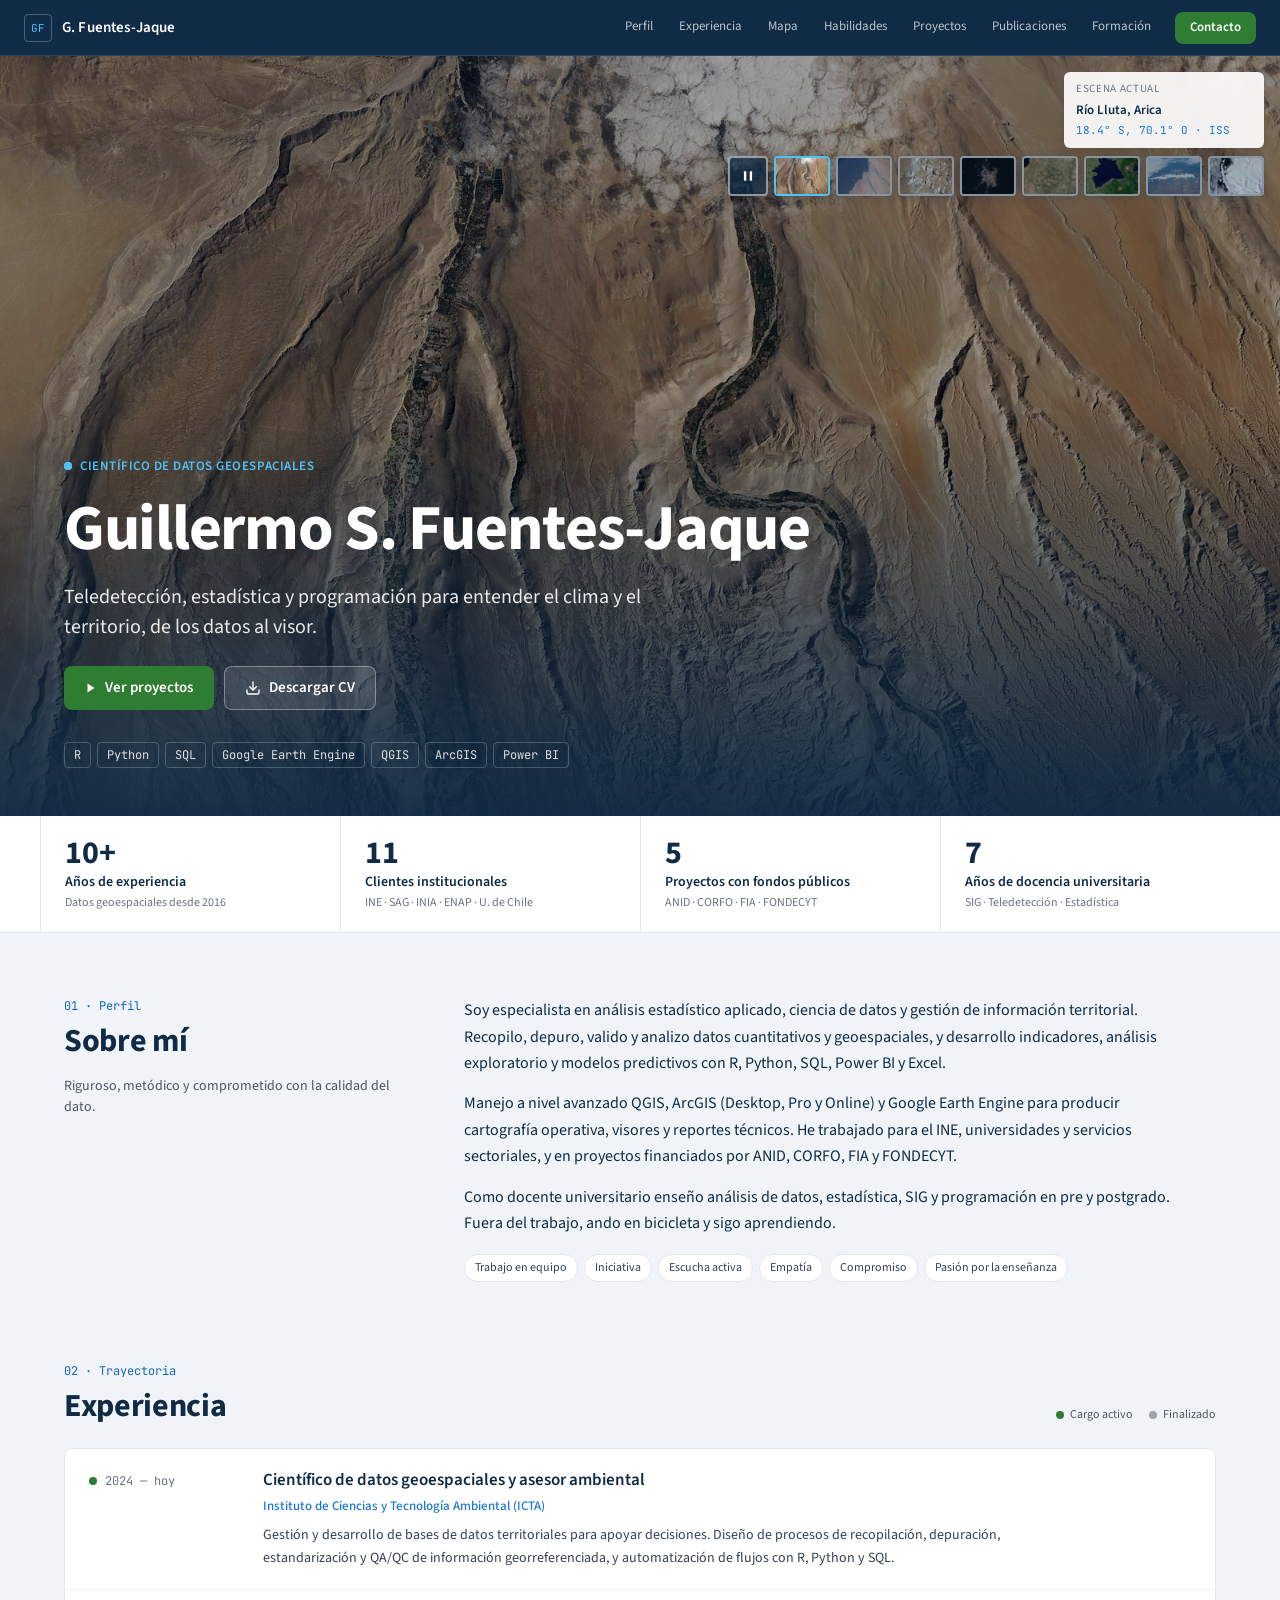
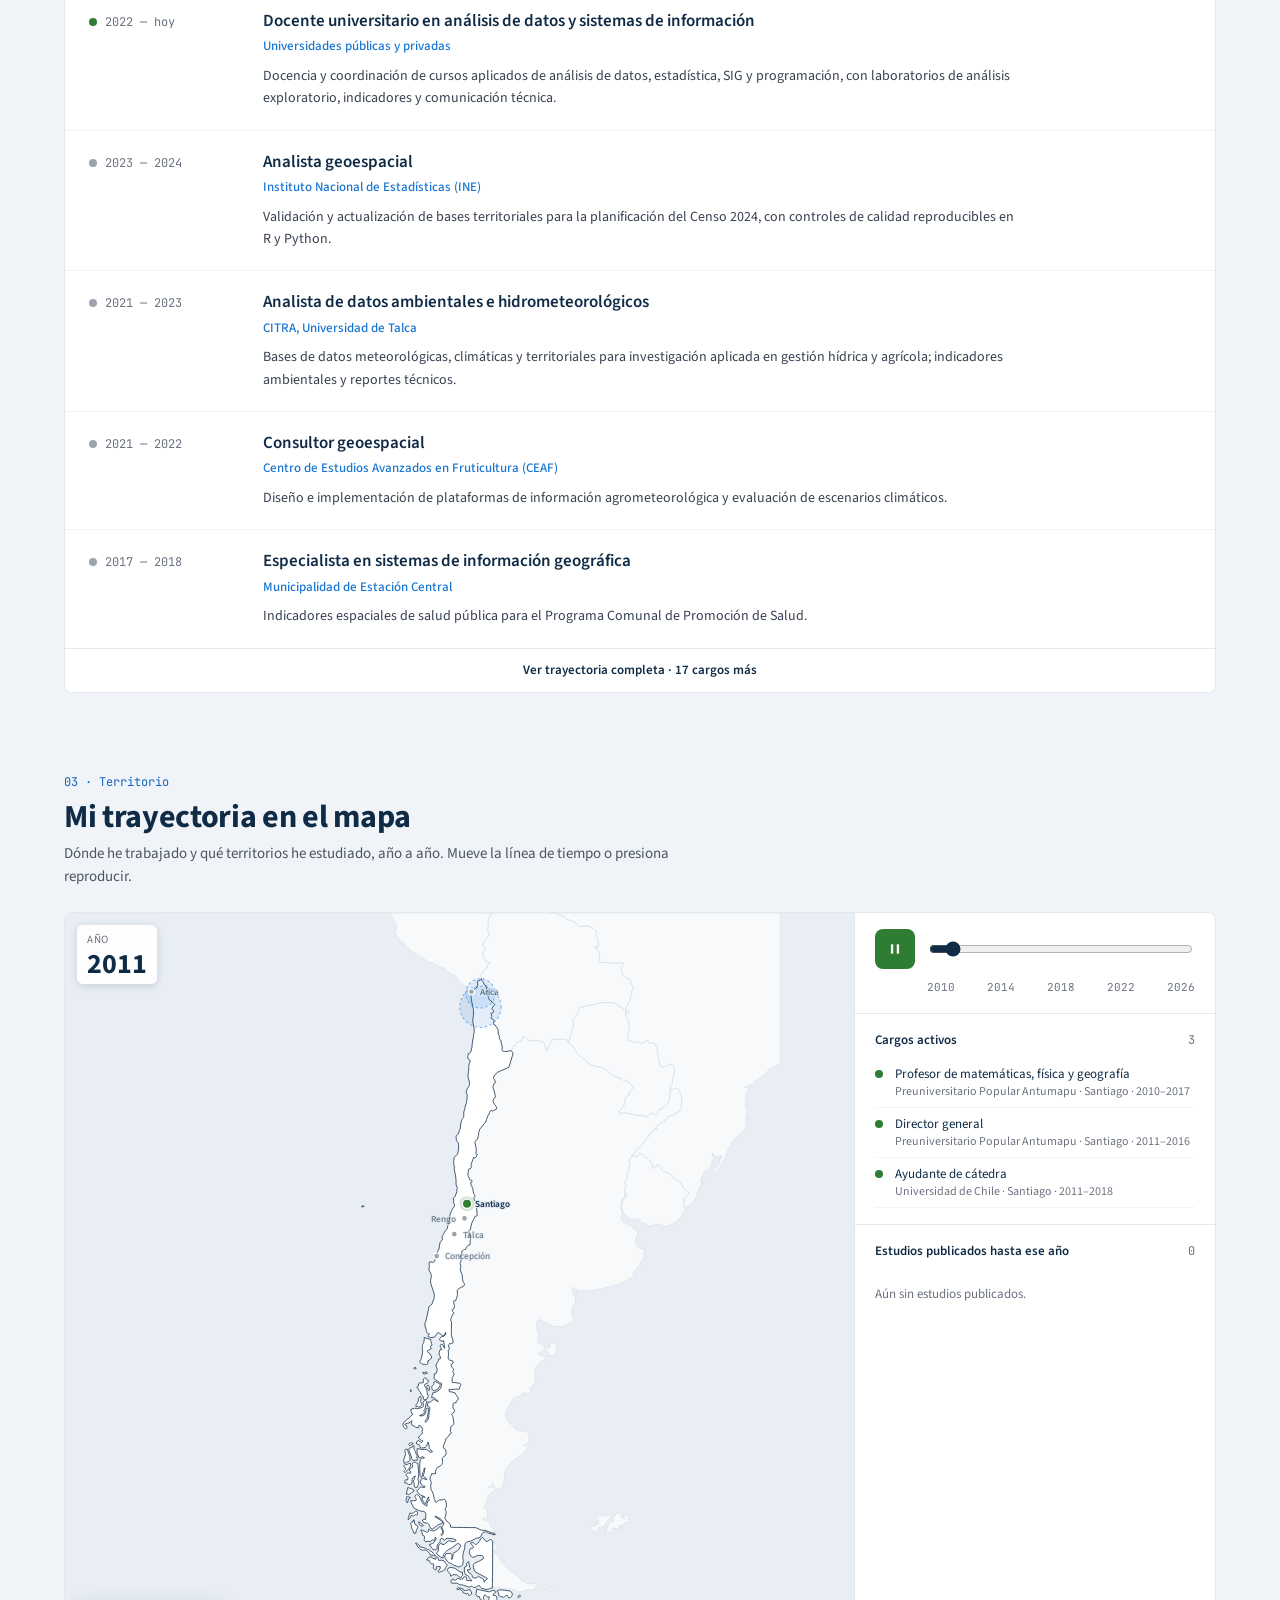
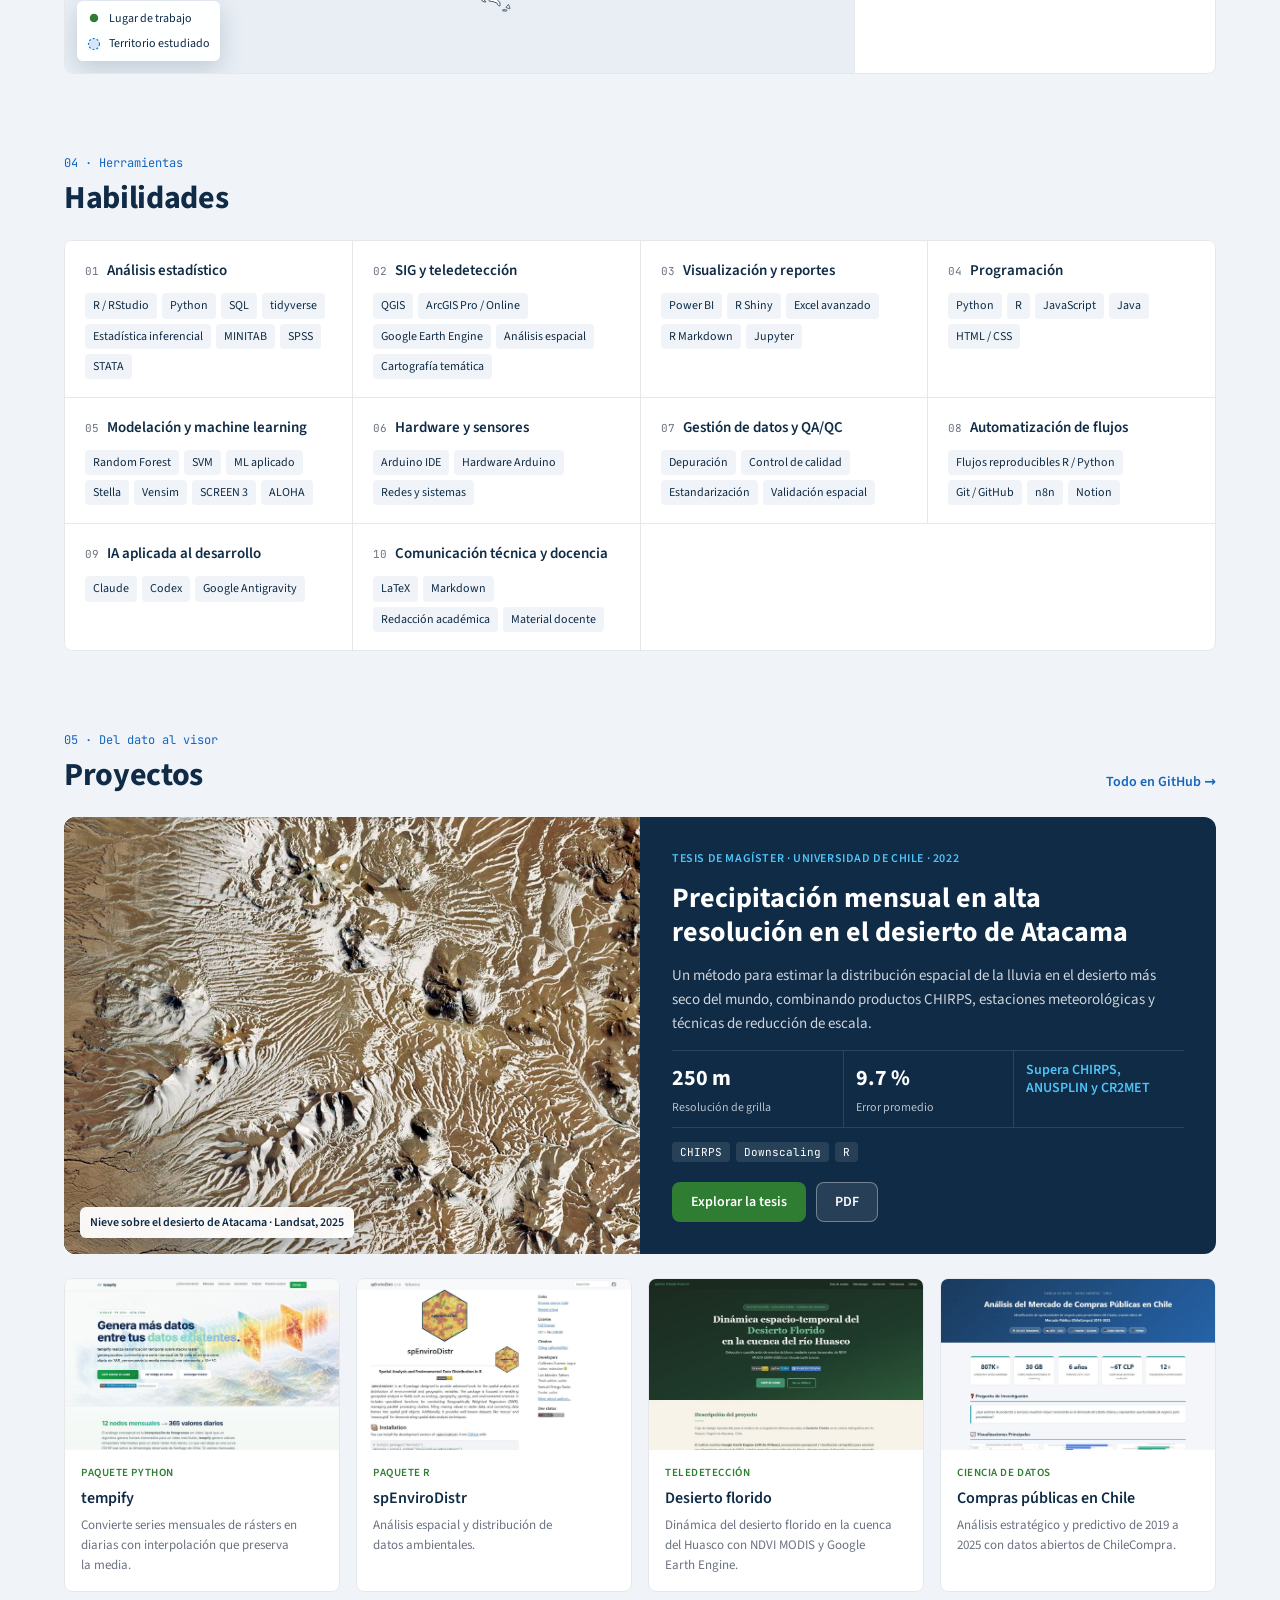
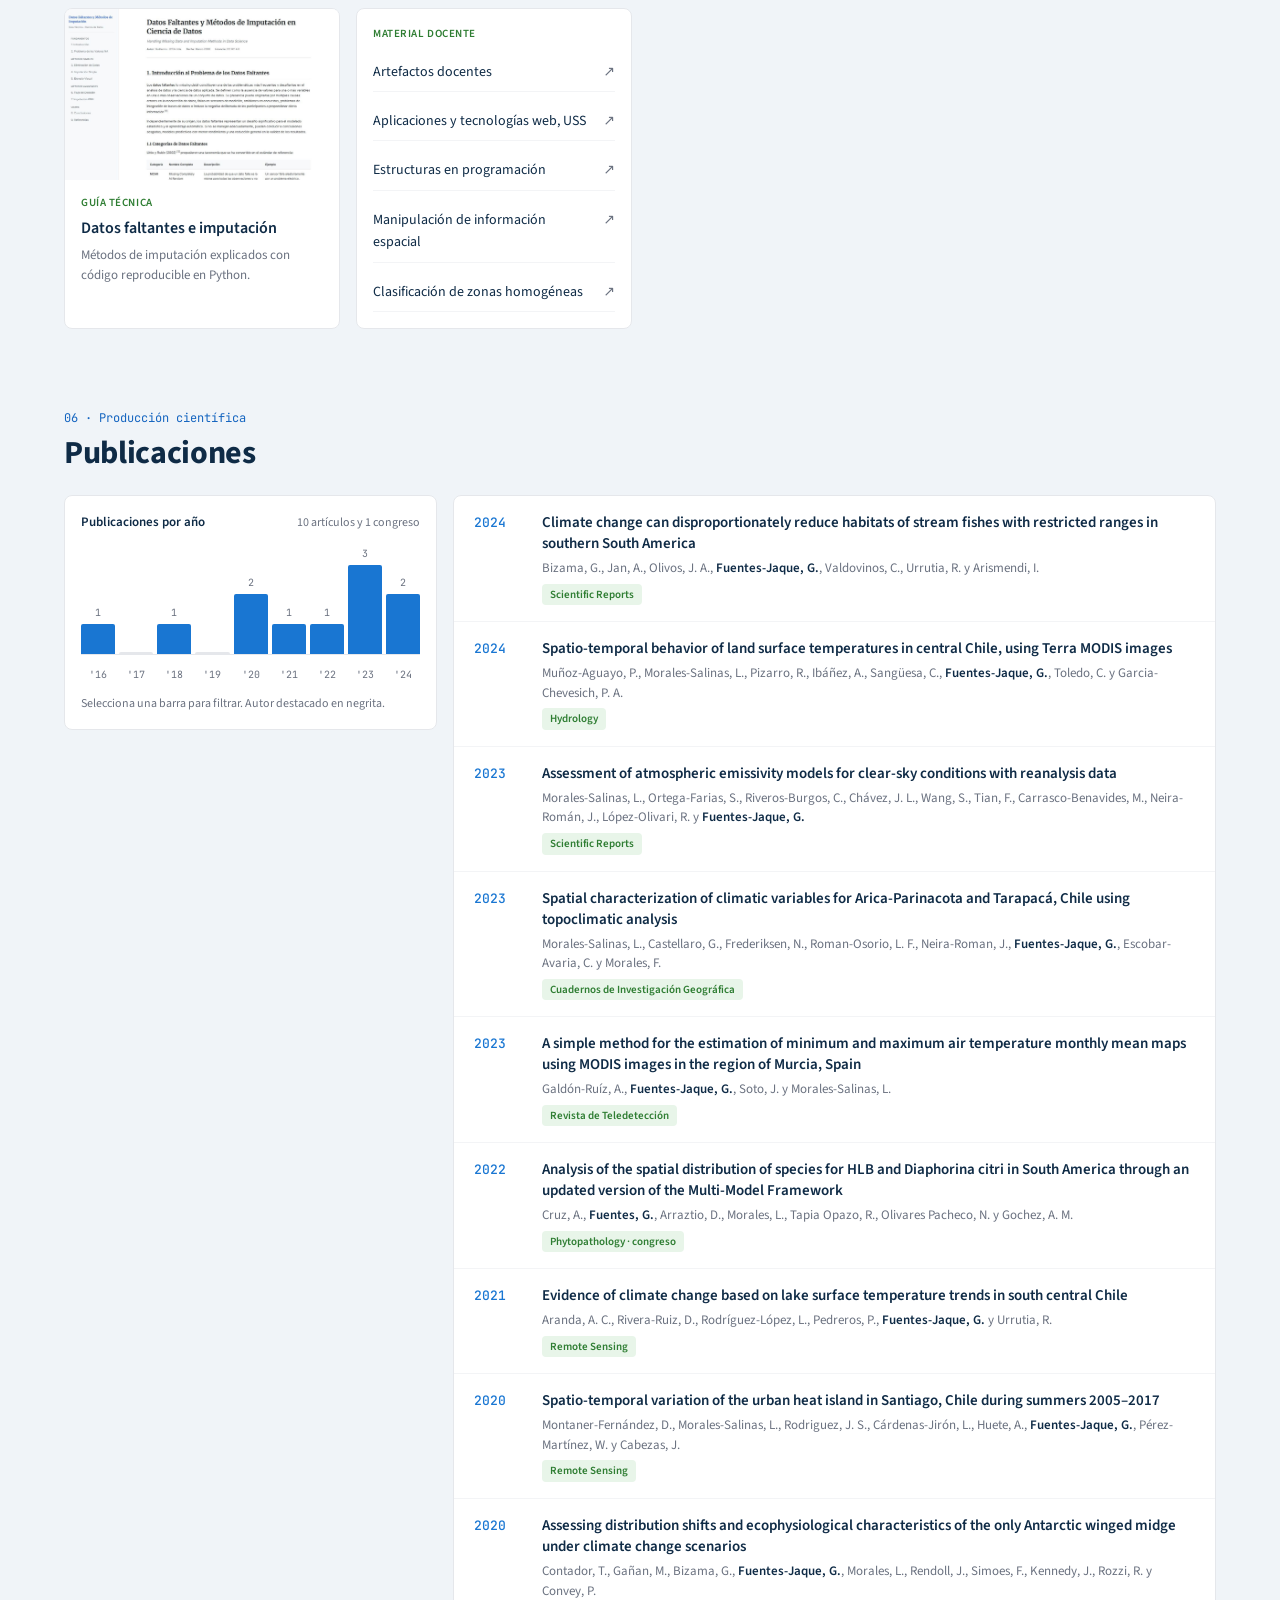
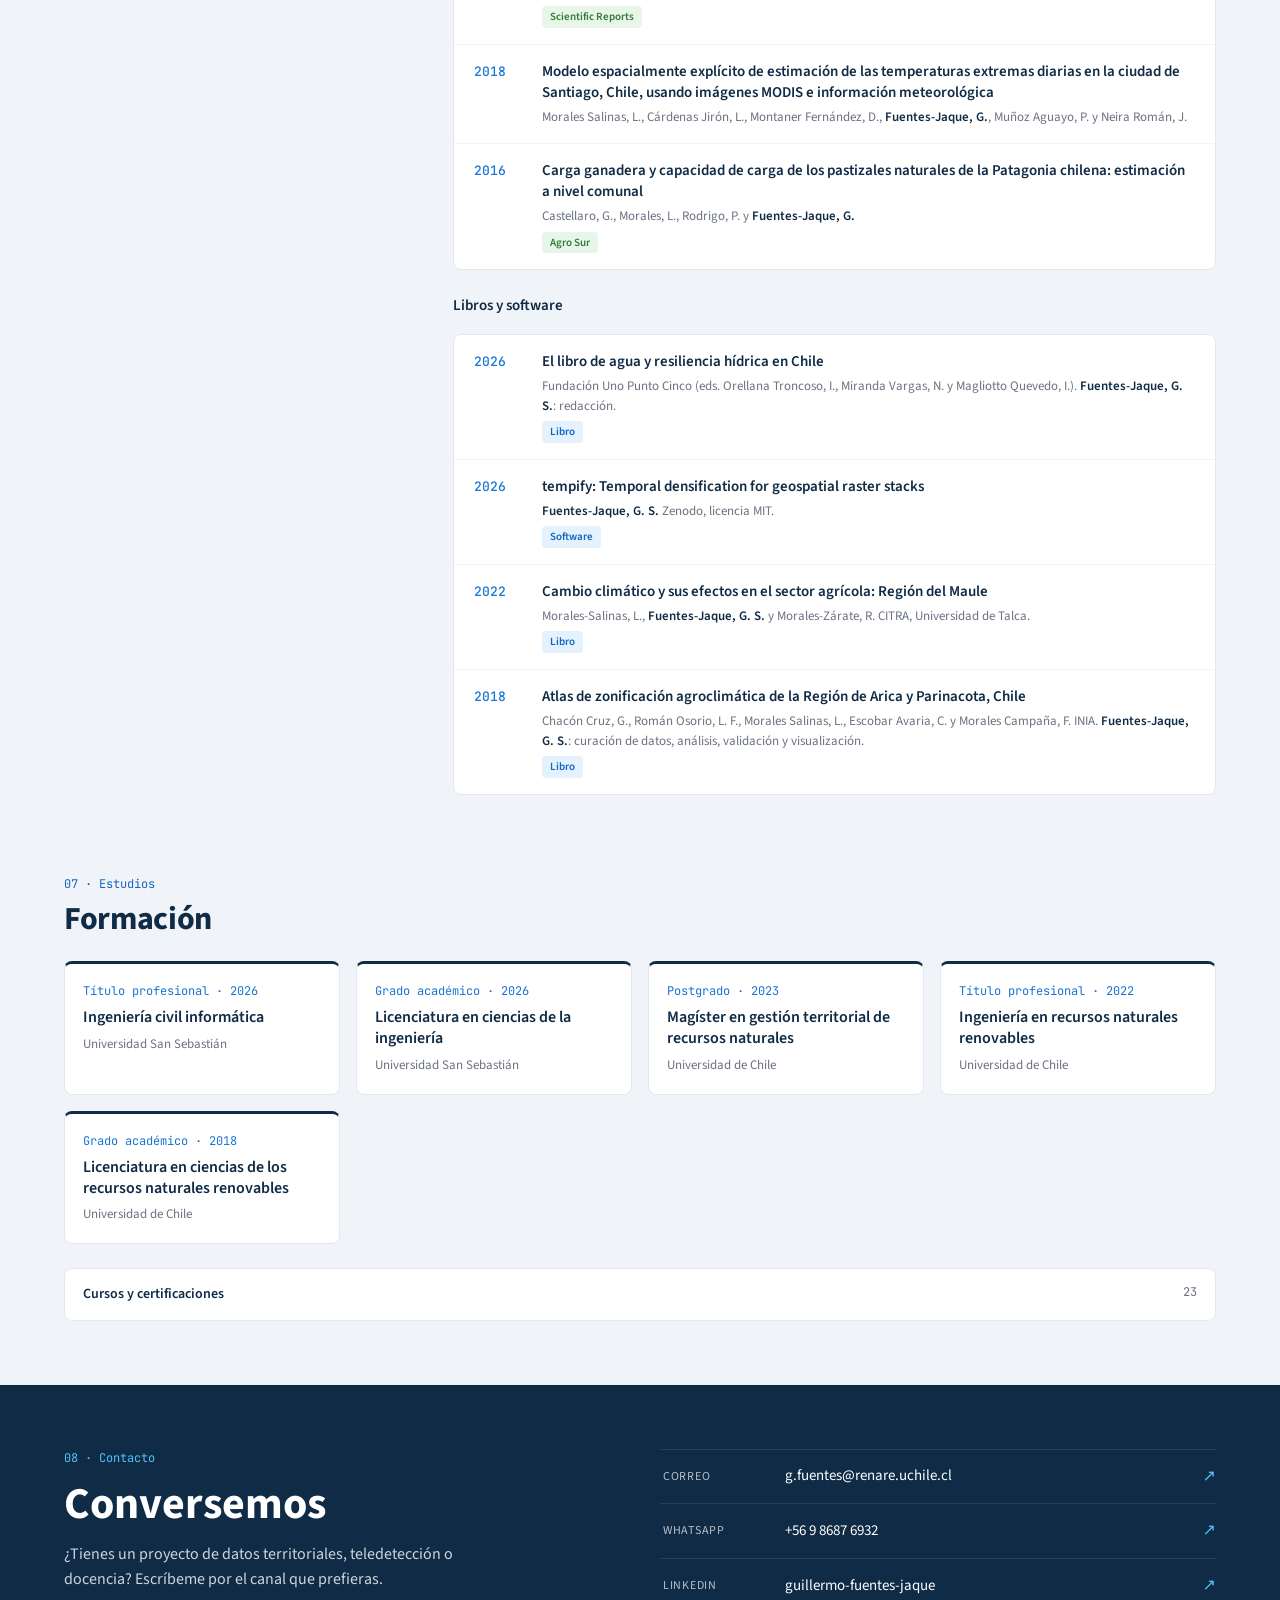
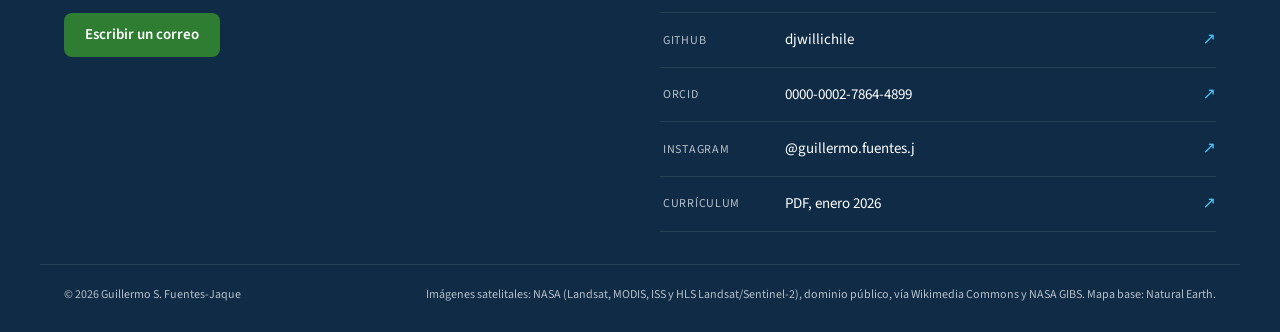
==== commit 70dfeba7: "Indicadores: experiencia, clientes institucionales, fondos públicos y docencia, con criterio de cont" ====
--- a/index.html
+++ b/index.html
@@ -160,10 +160,10 @@
 
   <section class="metrics" aria-label="Datos clave">
     <dl class="container metrics__grid">
-      <div><dt>Años de experiencia</dt><dd><span data-count="10">10</span>+</dd></div>
-      <div><dt>Cargos y proyectos</dt><dd><span data-count="23">23</span></dd></div>
-      <div><dt>Artículos científicos</dt><dd><span data-count="11">11</span></dd></div>
-      <div><dt>Títulos y grados</dt><dd><span data-count="5">5</span></dd></div>
+      <div><dt>Años de experiencia</dt><dd class="metrics__n"><span data-count="10">10</span>+</dd><dd class="metrics__note">Datos geoespaciales desde&nbsp;2016</dd></div>
+      <div><dt>Clientes institucionales</dt><dd class="metrics__n"><span data-count="11">11</span></dd><dd class="metrics__note">INE · SAG · INIA · ENAP · U.&nbsp;de&nbsp;Chile</dd></div>
+      <div><dt>Proyectos con fondos públicos</dt><dd class="metrics__n"><span data-count="5">5</span></dd><dd class="metrics__note">ANID · CORFO · FIA · FONDECYT</dd></div>
+      <div><dt>Años de docencia universitaria</dt><dd class="metrics__n"><span data-count="7">7</span></dd><dd class="metrics__note">SIG · Teledetección · Estadística</dd></div>
     </dl>
   </section>
 
@@ -457,15 +457,15 @@
       </div>
       <div class="pubs-grid">
         <div class="hist panel" data-reveal>
-          <div class="hist__top"><span class="hist__title">Artículos por año</span><span class="hist__count">11 artículos</span></div>
-          <div class="hist__bars" role="group" aria-label="Filtrar artículos por año">
+          <div class="hist__top"><span class="hist__title">Publicaciones por año</span><span class="hist__count">10 artículos y 1 congreso</span></div>
+          <div class="hist__bars" role="group" aria-label="Filtrar publicaciones por año">
             <button type="button" data-year="2016" aria-pressed="false" aria-label="2016: 1 artículo"><span class="mono">1</span><i style="--h:27.3%"></i></button>
             <button type="button" data-year="2017" disabled aria-label="2017: sin artículos"><span class="mono"></span><i class="is-empty"></i></button>
             <button type="button" data-year="2018" aria-pressed="false" aria-label="2018: 1 artículo"><span class="mono">1</span><i style="--h:27.3%"></i></button>
             <button type="button" data-year="2019" disabled aria-label="2019: sin artículos"><span class="mono"></span><i class="is-empty"></i></button>
             <button type="button" data-year="2020" aria-pressed="false" aria-label="2020: 2 artículos"><span class="mono">2</span><i style="--h:54.7%"></i></button>
             <button type="button" data-year="2021" aria-pressed="false" aria-label="2021: 1 artículo"><span class="mono">1</span><i style="--h:27.3%"></i></button>
-            <button type="button" data-year="2022" aria-pressed="false" aria-label="2022: 1 artículo"><span class="mono">1</span><i style="--h:27.3%"></i></button>
+            <button type="button" data-year="2022" aria-pressed="false" aria-label="2022: 1 resumen de congreso"><span class="mono">1</span><i style="--h:27.3%"></i></button>
             <button type="button" data-year="2023" aria-pressed="false" aria-label="2023: 3 artículos"><span class="mono">3</span><i style="--h:82%"></i></button>
             <button type="button" data-year="2024" aria-pressed="false" aria-label="2024: 2 artículos"><span class="mono">2</span><i style="--h:54.7%"></i></button>
           </div>
--- a/styles.css
+++ b/styles.css
@@ -172,9 +172,10 @@
 /* Métricas */
 .metrics { background: #fff; border-bottom: 1px solid var(--wst-border); }
 .metrics__grid { display: grid; grid-template-columns: repeat(auto-fit, minmax(160px, 1fr)); padding: 0; }
-.metrics__grid > div { padding: 20px 24px; border-left: 1px solid var(--wst-border); display: flex; flex-direction: column-reverse; gap: 2px; }
-.metrics dd { font-size: 32px; font-weight: 700; font-variant-numeric: tabular-nums; line-height: 1.1; }
-.metrics dt { font-size: 13px; color: var(--wst-muted); }
+.metrics__grid > div { padding: 20px 24px; border-left: 1px solid var(--wst-border); display: flex; flex-direction: column; gap: 2px; }
+.metrics__n { order: -1; font-size: 32px; font-weight: 700; font-variant-numeric: tabular-nums; line-height: 1.1; }
+.metrics dt { font-size: 14px; font-weight: 600; line-height: 1.3; color: var(--wst-navy); }
+.metrics__note { font-size: 12px; color: var(--wst-muted); line-height: 1.4; margin-top: 2px; }
 
 /* Secciones */
 .section { padding: 40px 0; display: grid; gap: 24px; }
@@ -410,6 +411,8 @@
   }
   .mbar .btn { height: 44px; font-size: 15px; }
   .contact { padding-bottom: 72px; }
+  /* la portada termina justo sobre la barra fija de contacto: las etiquetas siempre quedan a la vista */
+  .hero { min-height: min(760px, calc(100vh - var(--bar) - 65px)); min-height: min(760px, calc(100svh - var(--bar) - 65px - env(safe-area-inset-bottom))); }
 }
 @media (max-width: 759px) {
   .perfil__text, .pubs-lists { grid-column: auto; }
@@ -426,10 +429,16 @@
   .more-row .mono { padding-left: 0; }
   .scene-card { display: none; }
   .hero__scenes { left: 16px; align-items: stretch; }
-  .thumbs { justify-content: flex-end; gap: 5px; }
-  .scene-row { justify-content: flex-end; gap: 5px; }
-  .scene-toggle { width: 32px; height: 32px; }
-  .thumb { width: 44px; height: 32px; }
+  .thumbs { display: grid; grid-template-columns: repeat(4, 56px); gap: 6px; } /* 8 escenas en 2 filas */
+  .scene-row { justify-content: flex-end; align-items: flex-start; }
+  .hero__content { padding-top: 124px; padding-bottom: 20px; gap: 16px; }
   .thesis__body { padding: 24px; }
+  .metrics__grid > div { padding: 16px; }
   .contact__list a { grid-template-columns: 92px minmax(0, 1fr) auto; }
 }
+@media (max-width: 599px) and (max-height: 620px) {
+  /* celulares bajos: portada más compacta para que las etiquetas no queden bajo la barra */
+  .hero__content { padding-top: 116px; padding-bottom: 14px; gap: 10px; }
+  .hero__name { font-size: 32px; }
+  .hero__lead { font-size: 16px; line-height: 1.4; }
+}
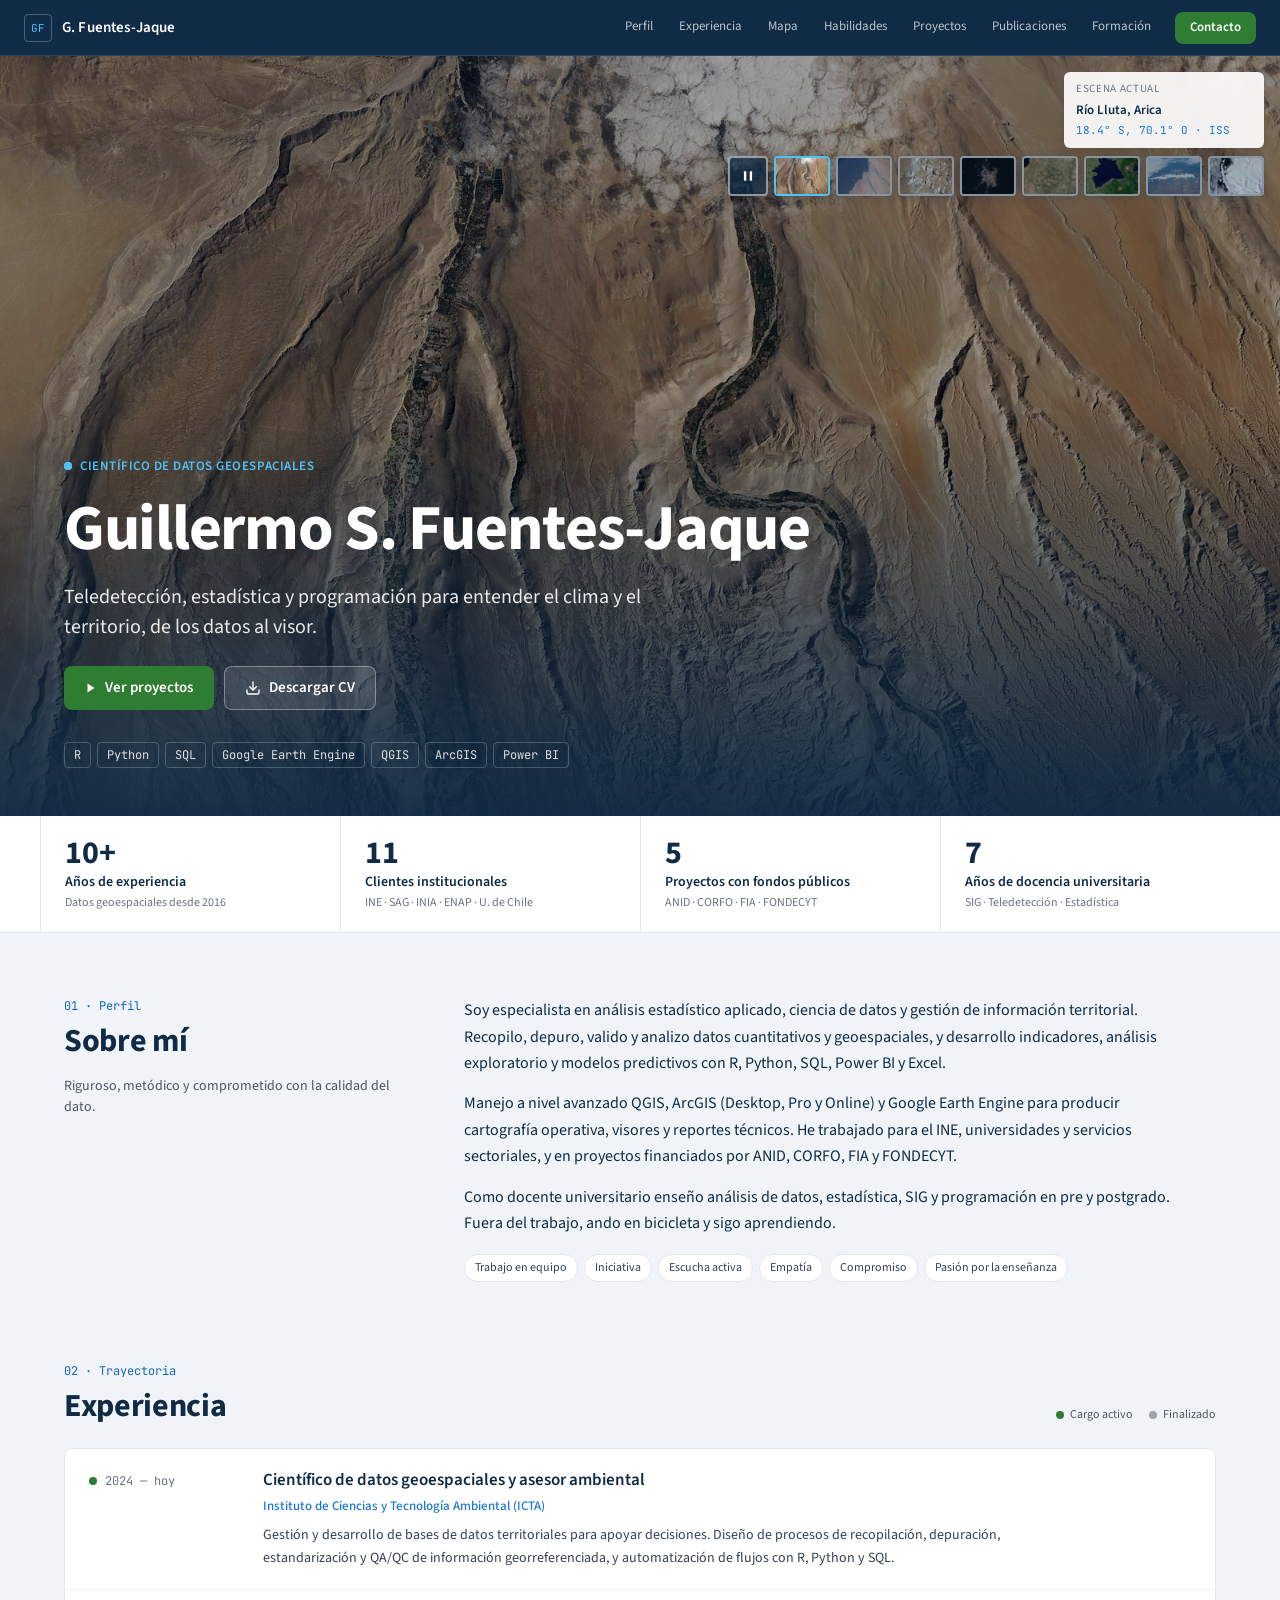
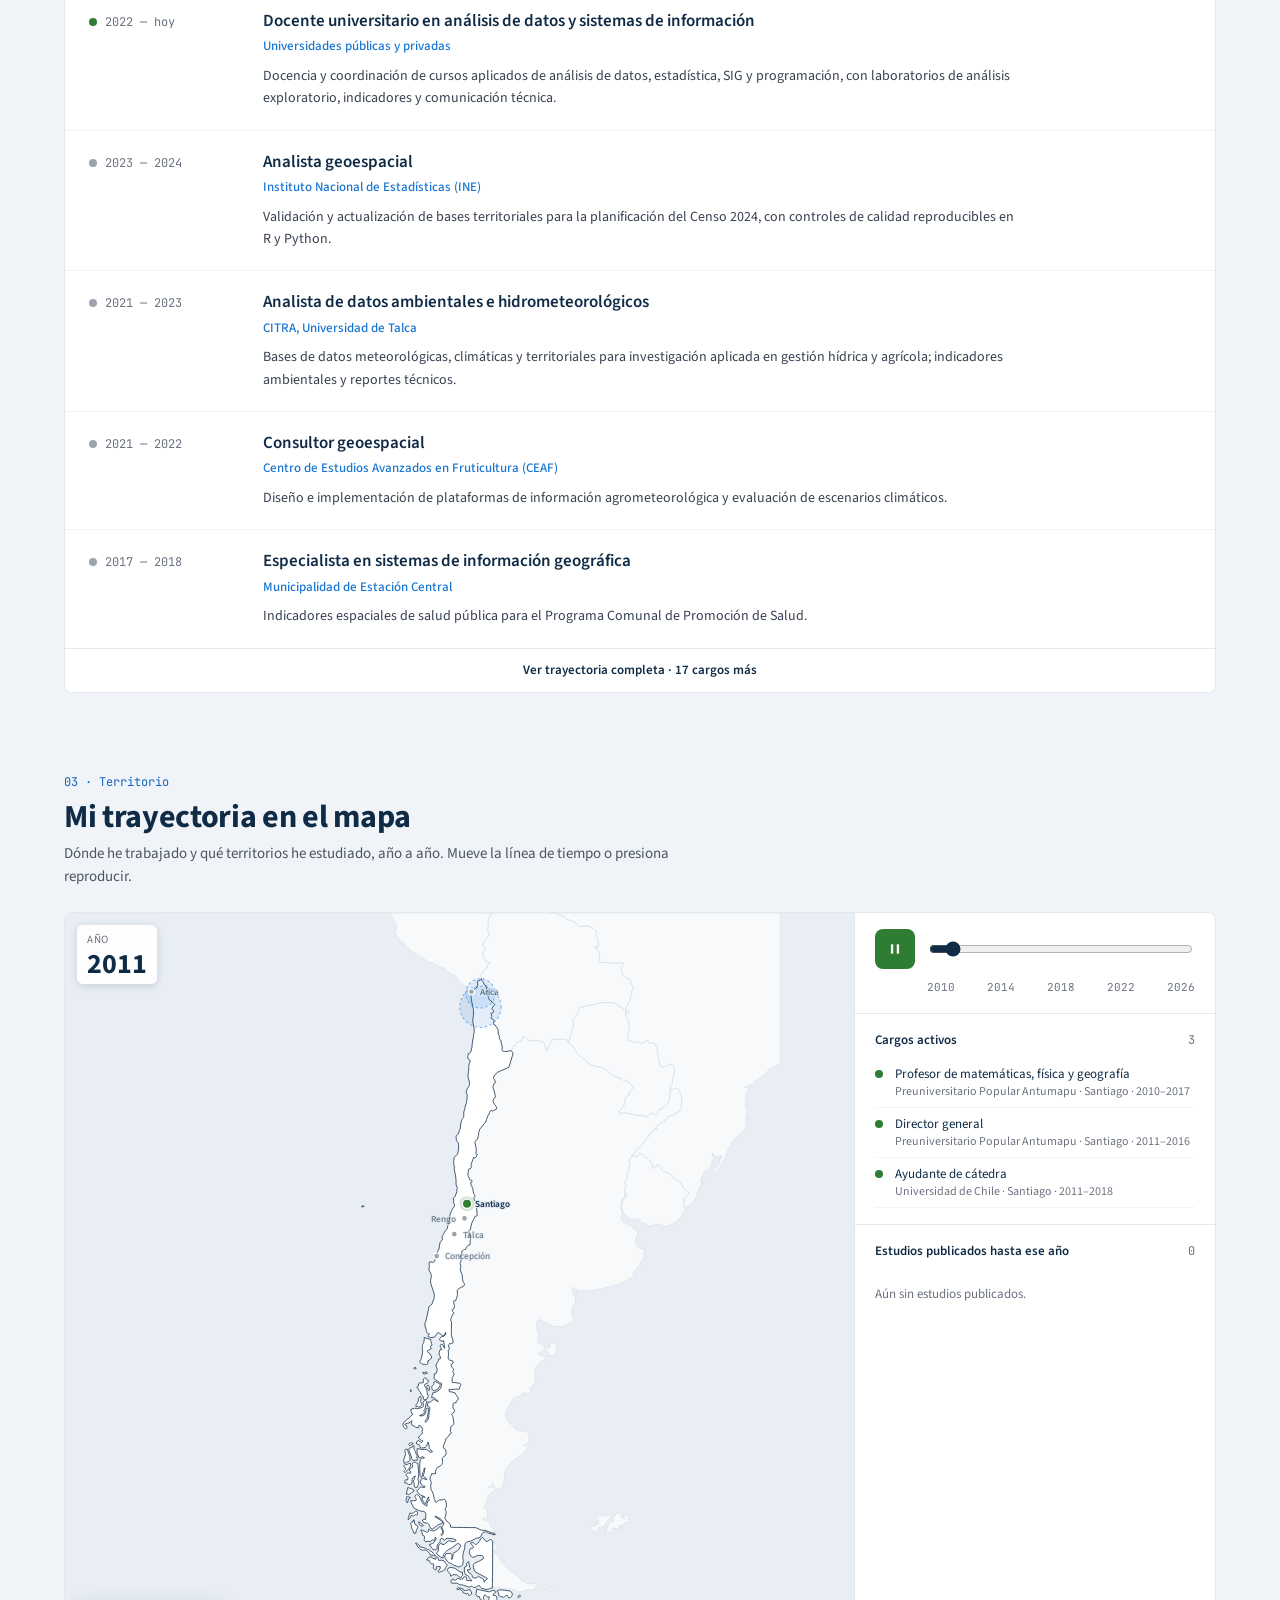
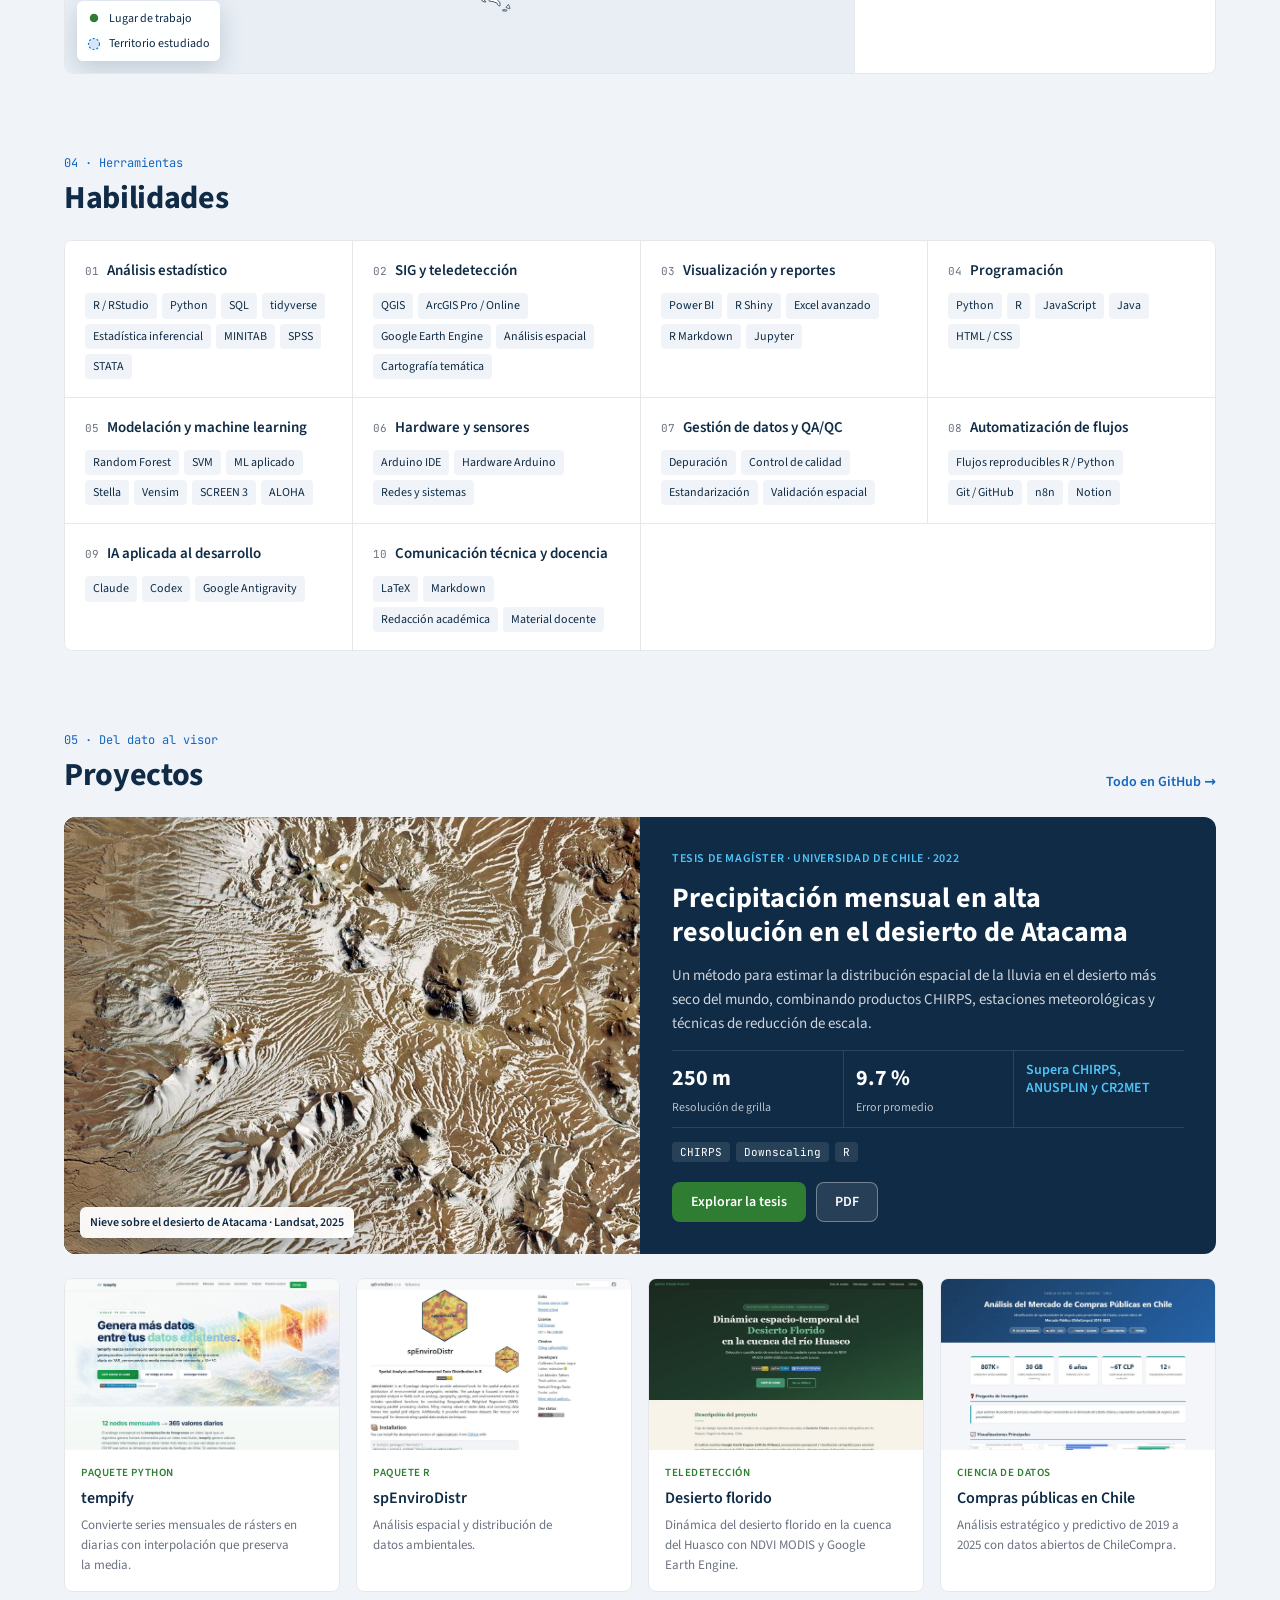
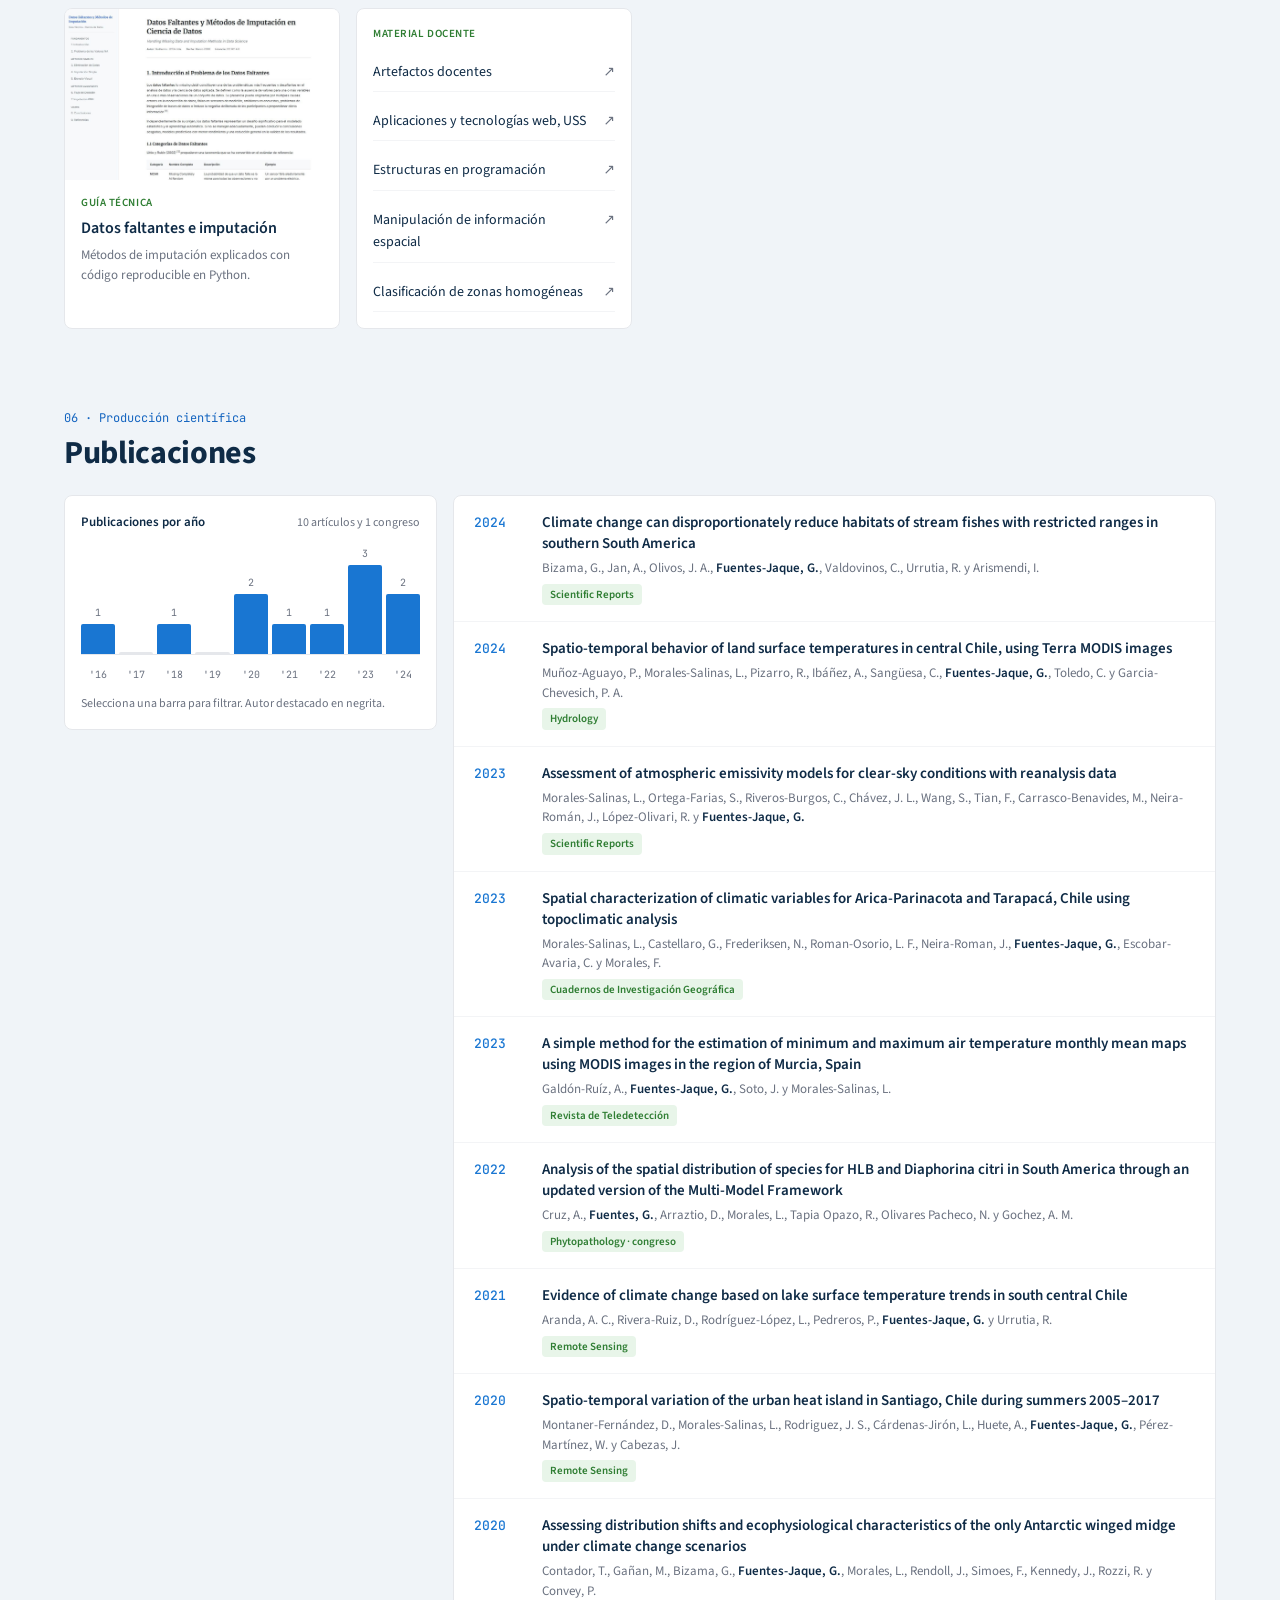
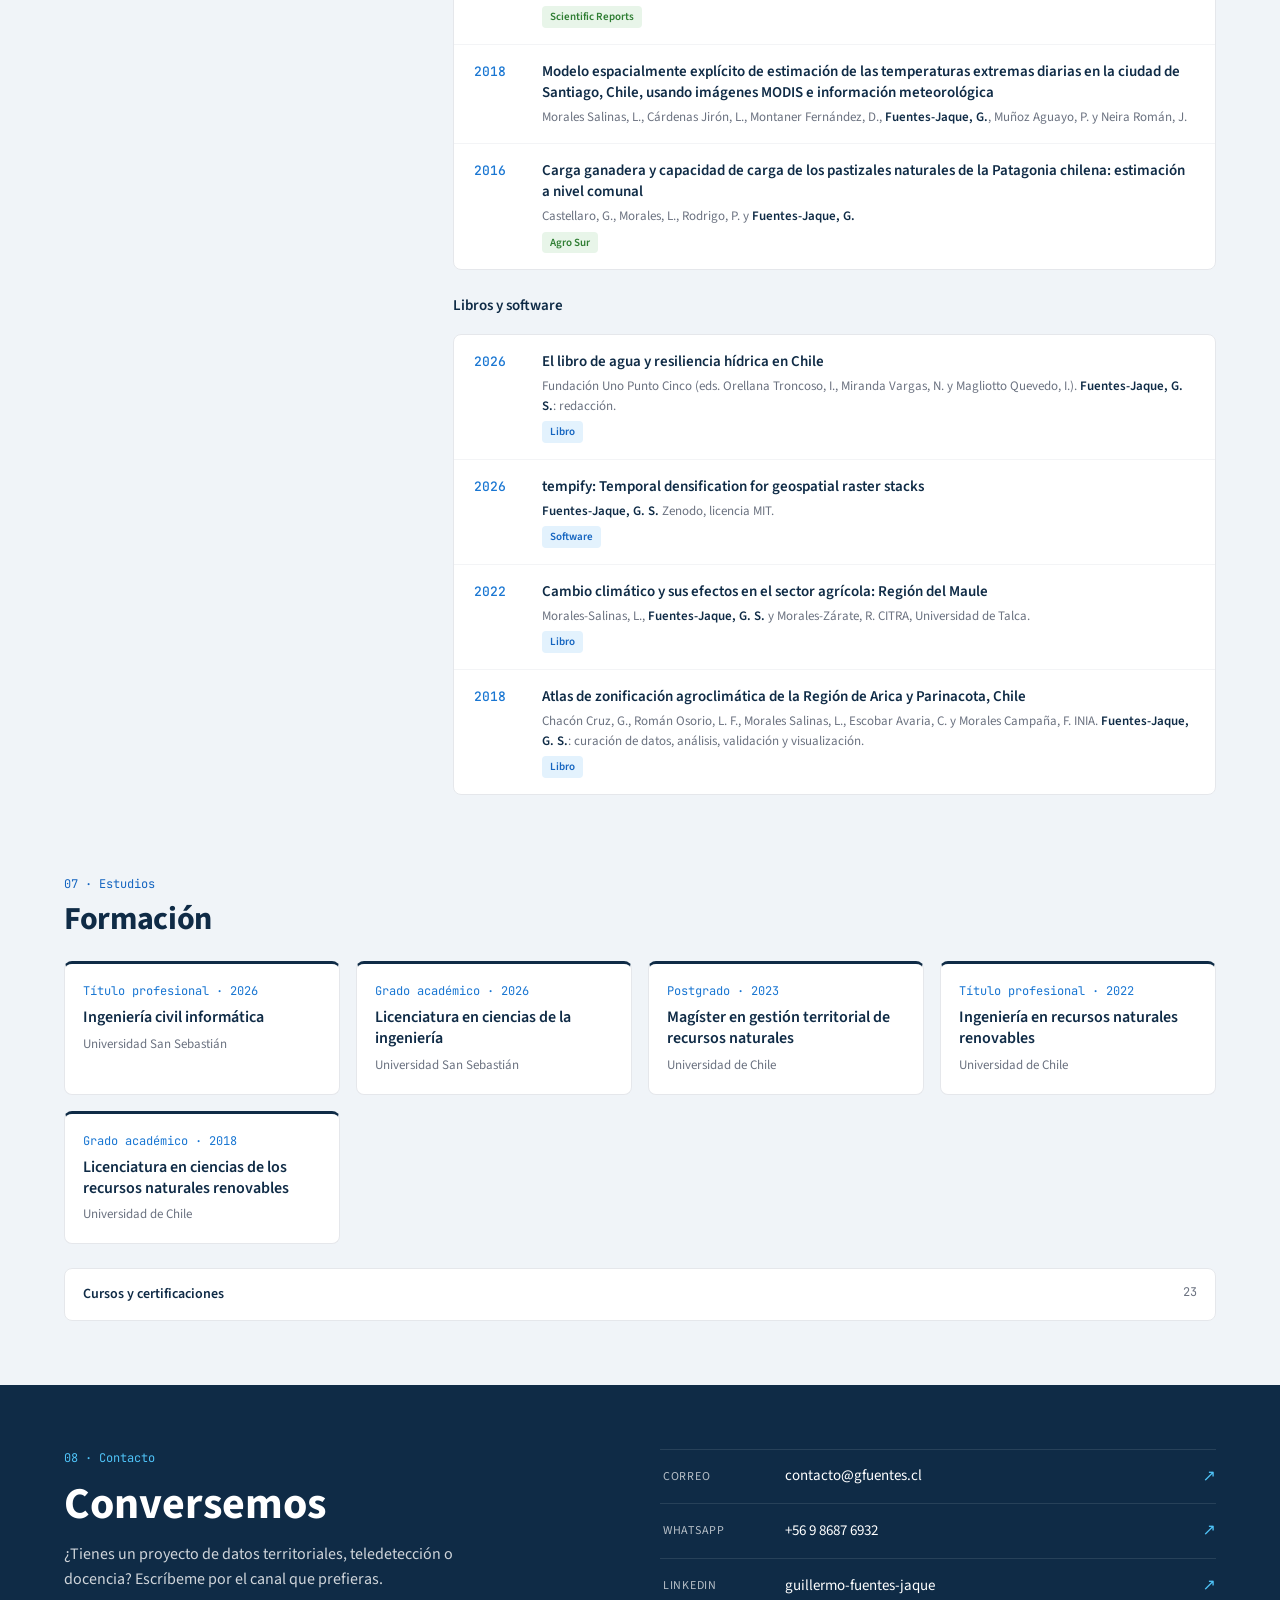
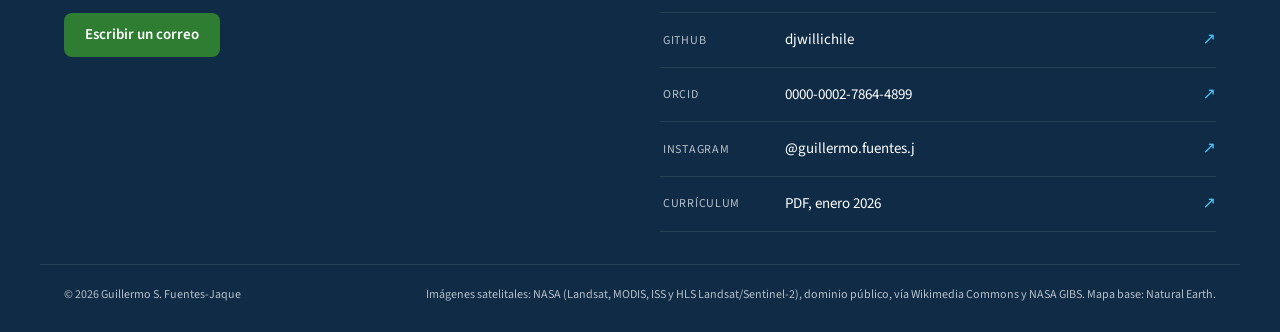
==== commit 93371916: "Contacto: correo público contacto@gfuentes.cl (reenvía a Gmail vía Cloudflare Email Routing)" ====
--- a/index.html
+++ b/index.html
@@ -6,7 +6,6 @@
   <title>Guillermo S. Fuentes-Jaque | Científico de datos geoespaciales</title>
   <meta name="description" content="Guillermo S. Fuentes-Jaque, científico de datos geoespaciales con más de 10 años en teledetección, estadística aplicada y programación. Experiencia, habilidades, proyectos, publicaciones y tesis sobre precipitación en el desierto de Atacama.">
   <!-- Versión paralela: no indexar hasta reemplazar gfuentes.cl. Al lanzar, borrar esta línea. -->
-  <meta name="robots" content="noindex, follow">
   <link rel="canonical" href="https://gfuentes.cl/">
 
   <meta property="og:type" content="profile">
@@ -44,7 +43,7 @@
       { "@type": "CollegeOrUniversity", "name": "Universidad San Sebastián" }
     ],
     "address": { "@type": "PostalAddress", "addressLocality": "Santiago", "addressCountry": "CL" },
-    "email": "mailto:g.fuentes@renare.uchile.cl",
+    "email": "mailto:contacto@gfuentes.cl",
     "knowsAbout": ["Geomática", "Teledetección", "Sistemas de Información Geográfica", "Ciencia de datos", "Estadística aplicada", "Google Earth Engine", "Climatología", "R", "Python", "SQL"],
     "sameAs": [
       "https://orcid.org/0000-0002-7864-4899",
@@ -547,10 +546,10 @@
         <span class="eyebrow mono eyebrow--cyan">08 · Contacto</span>
         <h2 id="cont-t">Conversemos</h2>
         <p>¿Tienes un proyecto de datos territoriales, teledetección o docencia? Escríbeme por el canal que prefieras.</p>
-        <a class="btn btn--green btn--lg" href="mailto:g.fuentes@renare.uchile.cl">Escribir un correo</a>
+        <a class="btn btn--green btn--lg" href="mailto:contacto@gfuentes.cl">Escribir un correo</a>
       </div>
       <ul class="contact__list" data-reveal>
-        <li><a href="mailto:g.fuentes@renare.uchile.cl"><span class="contact__k">Correo</span><span class="contact__v">g.fuentes@renare.uchile.cl</span><span class="contact__go" aria-hidden="true">↗</span></a></li>
+        <li><a href="mailto:contacto@gfuentes.cl"><span class="contact__k">Correo</span><span class="contact__v">contacto@gfuentes.cl</span><span class="contact__go" aria-hidden="true">↗</span></a></li>
         <li><a href="https://wa.me/56986876932" target="_blank" rel="noopener"><span class="contact__k">WhatsApp</span><span class="contact__v">+56 9 8687 6932</span><span class="contact__go" aria-hidden="true">↗</span></a></li>
         <li><a href="https://www.linkedin.com/in/guillermo-fuentes-jaque" target="_blank" rel="noopener"><span class="contact__k">LinkedIn</span><span class="contact__v">guillermo-fuentes-jaque</span><span class="contact__go" aria-hidden="true">↗</span></a></li>
         <li><a href="https://github.com/djwillichile" target="_blank" rel="noopener"><span class="contact__k">GitHub</span><span class="contact__v">djwillichile</span><span class="contact__go" aria-hidden="true">↗</span></a></li>
@@ -567,7 +566,7 @@
 
   <nav class="mbar" aria-label="Contacto rápido">
     <a class="btn btn--green" href="https://wa.me/56986876932" target="_blank" rel="noopener"><svg width="16" height="16" viewBox="0 0 24 24" fill="none" stroke="currentColor" stroke-width="2" stroke-linecap="round" stroke-linejoin="round" aria-hidden="true"><path d="M21 11.5a8.4 8.4 0 0 1-12.6 7.3L3 21l2.2-5.3A8.4 8.4 0 1 1 21 11.5z"/></svg>WhatsApp</a>
-    <a class="btn btn--outline" href="mailto:g.fuentes@renare.uchile.cl"><svg width="16" height="16" viewBox="0 0 24 24" fill="none" stroke="currentColor" stroke-width="2" stroke-linecap="round" stroke-linejoin="round" aria-hidden="true"><rect x="2" y="4" width="20" height="16" rx="2"/><path d="m22 7-10 6L2 7"/></svg>Correo</a>
+    <a class="btn btn--outline" href="mailto:contacto@gfuentes.cl"><svg width="16" height="16" viewBox="0 0 24 24" fill="none" stroke="currentColor" stroke-width="2" stroke-linecap="round" stroke-linejoin="round" aria-hidden="true"><rect x="2" y="4" width="20" height="16" rx="2"/><path d="m22 7-10 6L2 7"/></svg>Correo</a>
   </nav>
 
   <script src="main.js" defer></script>
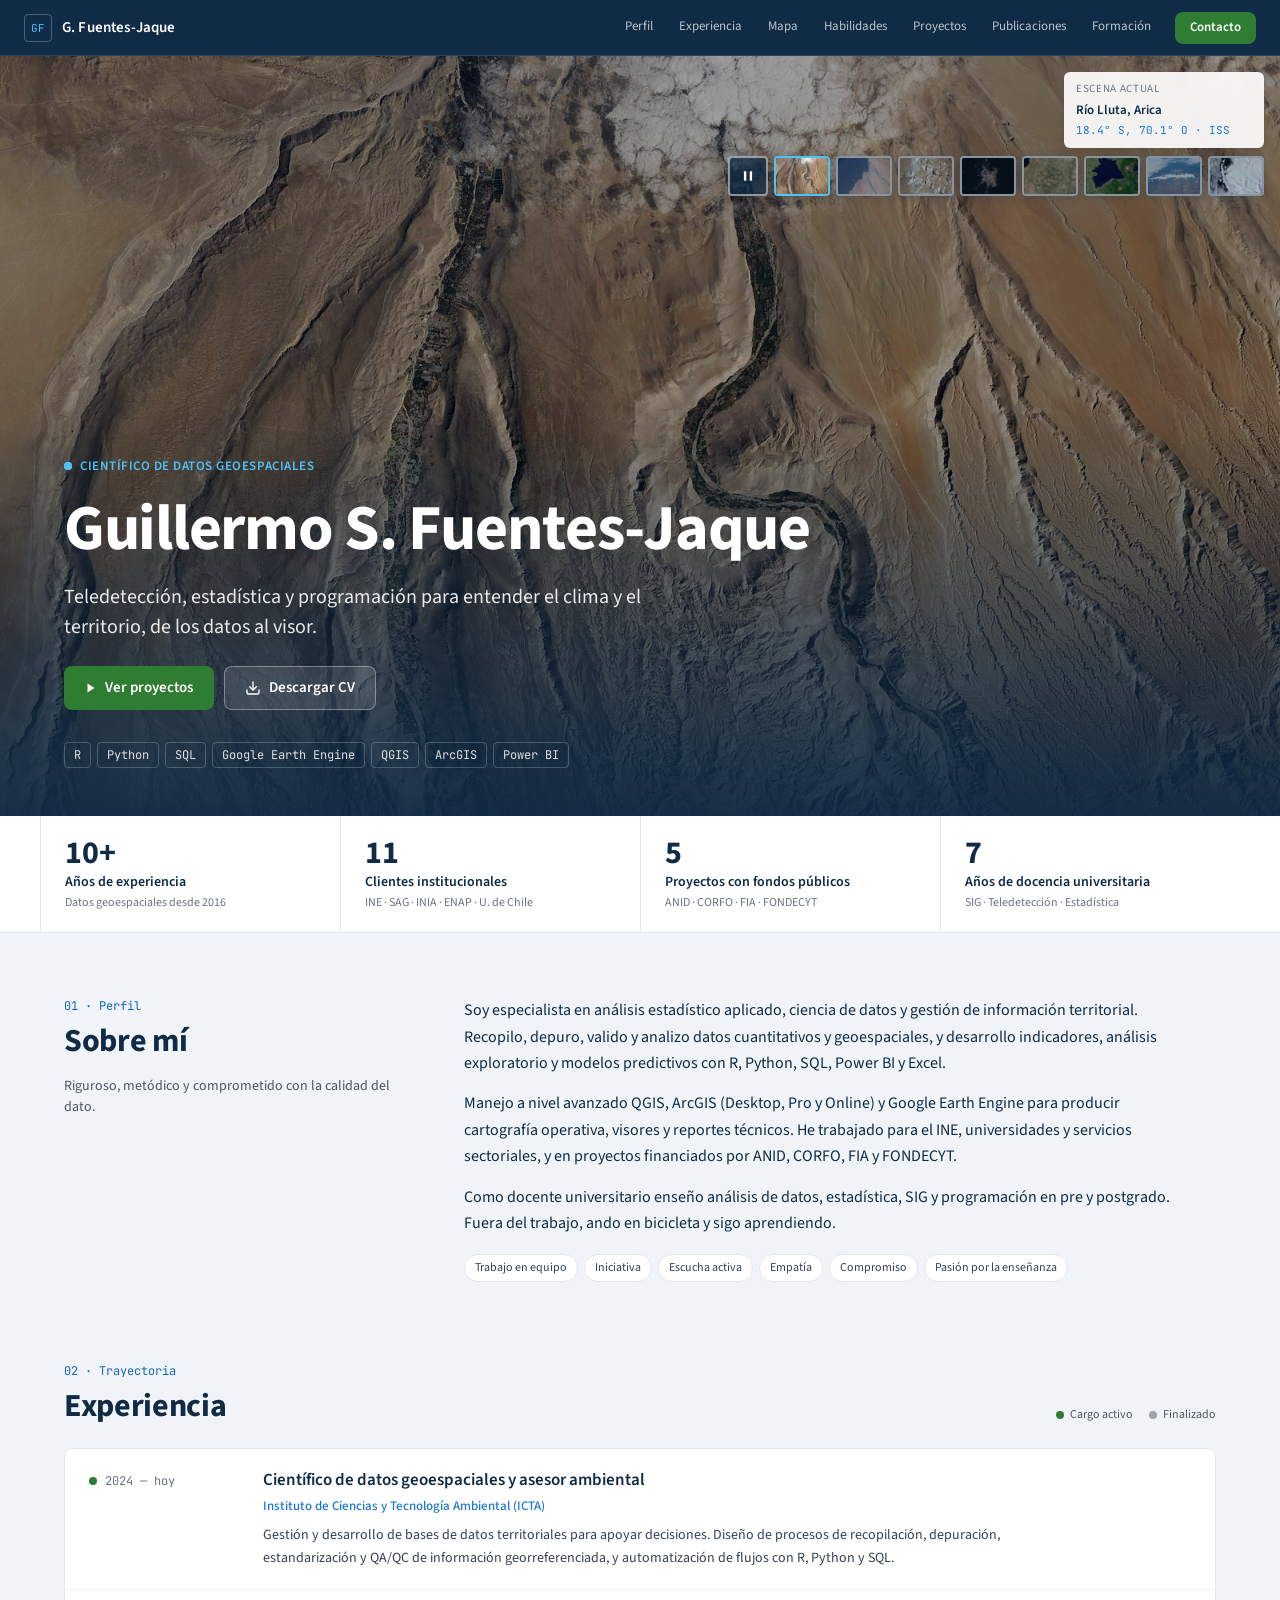
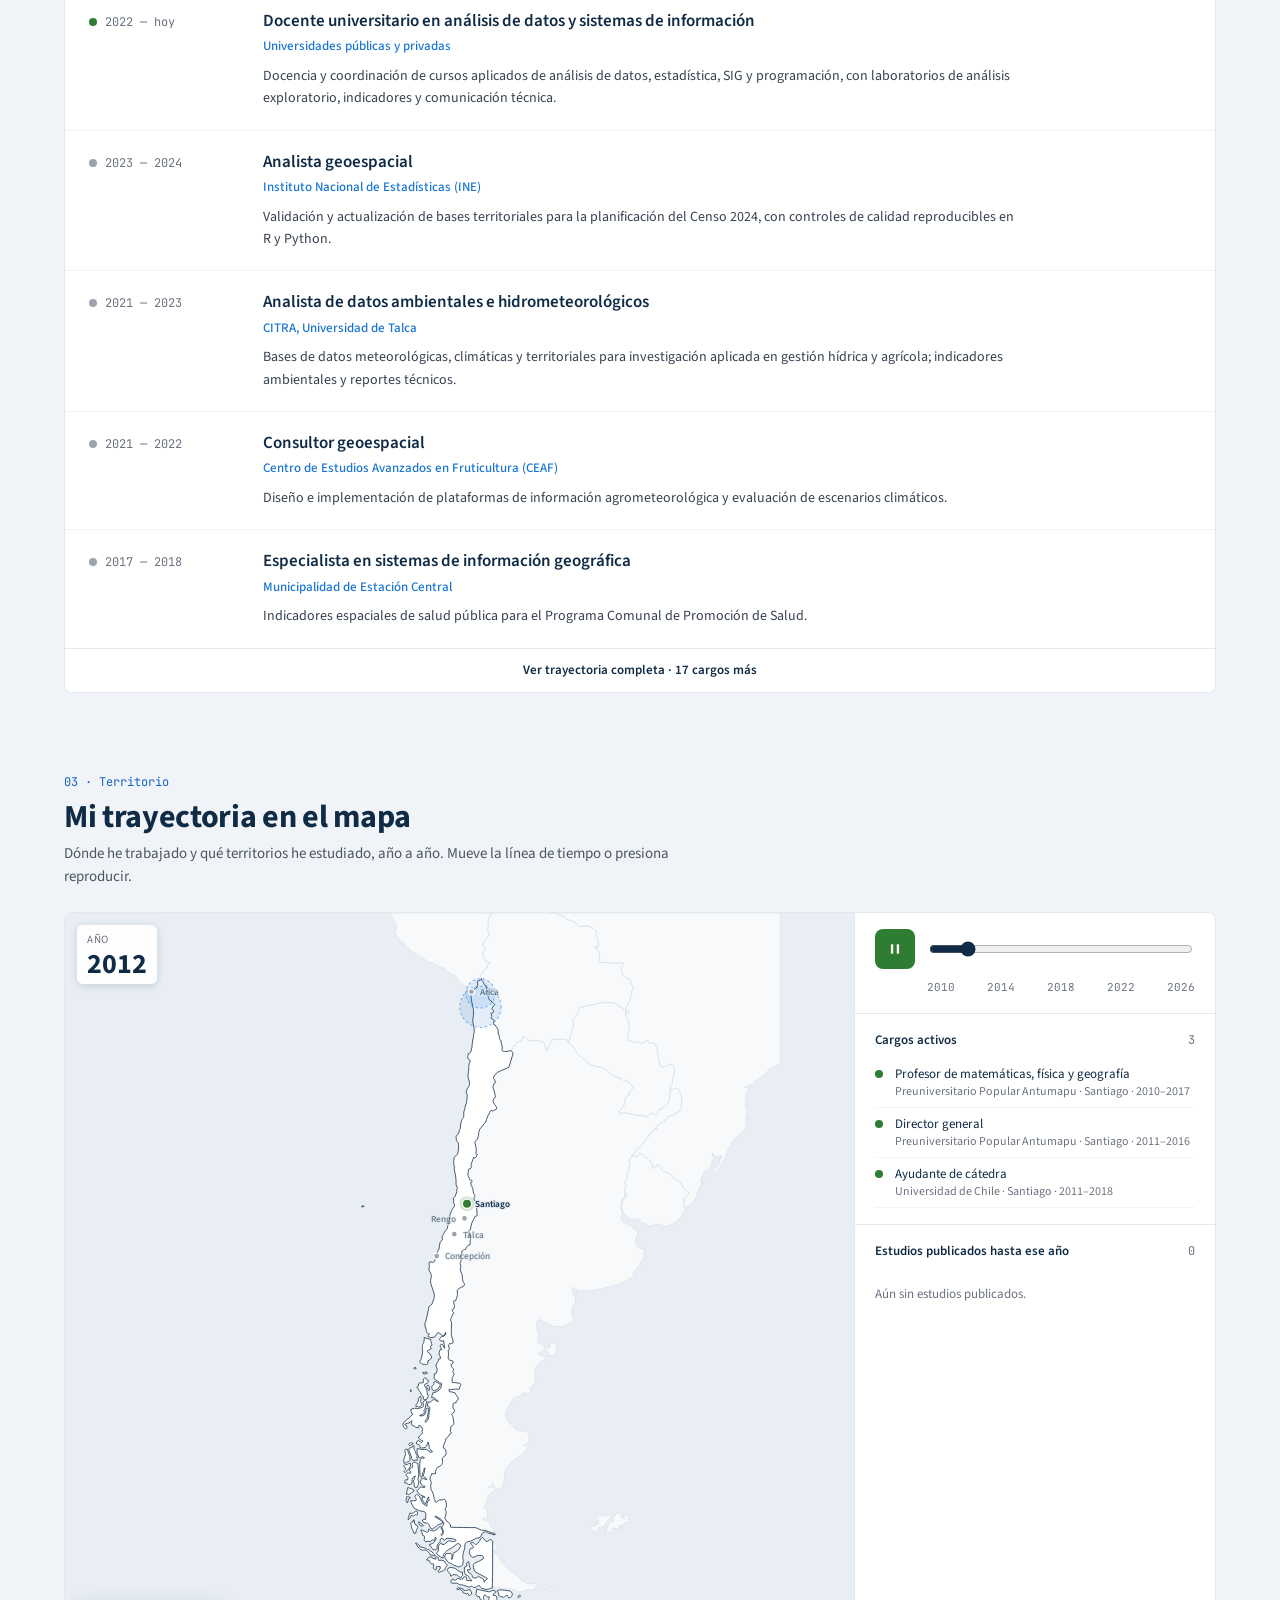
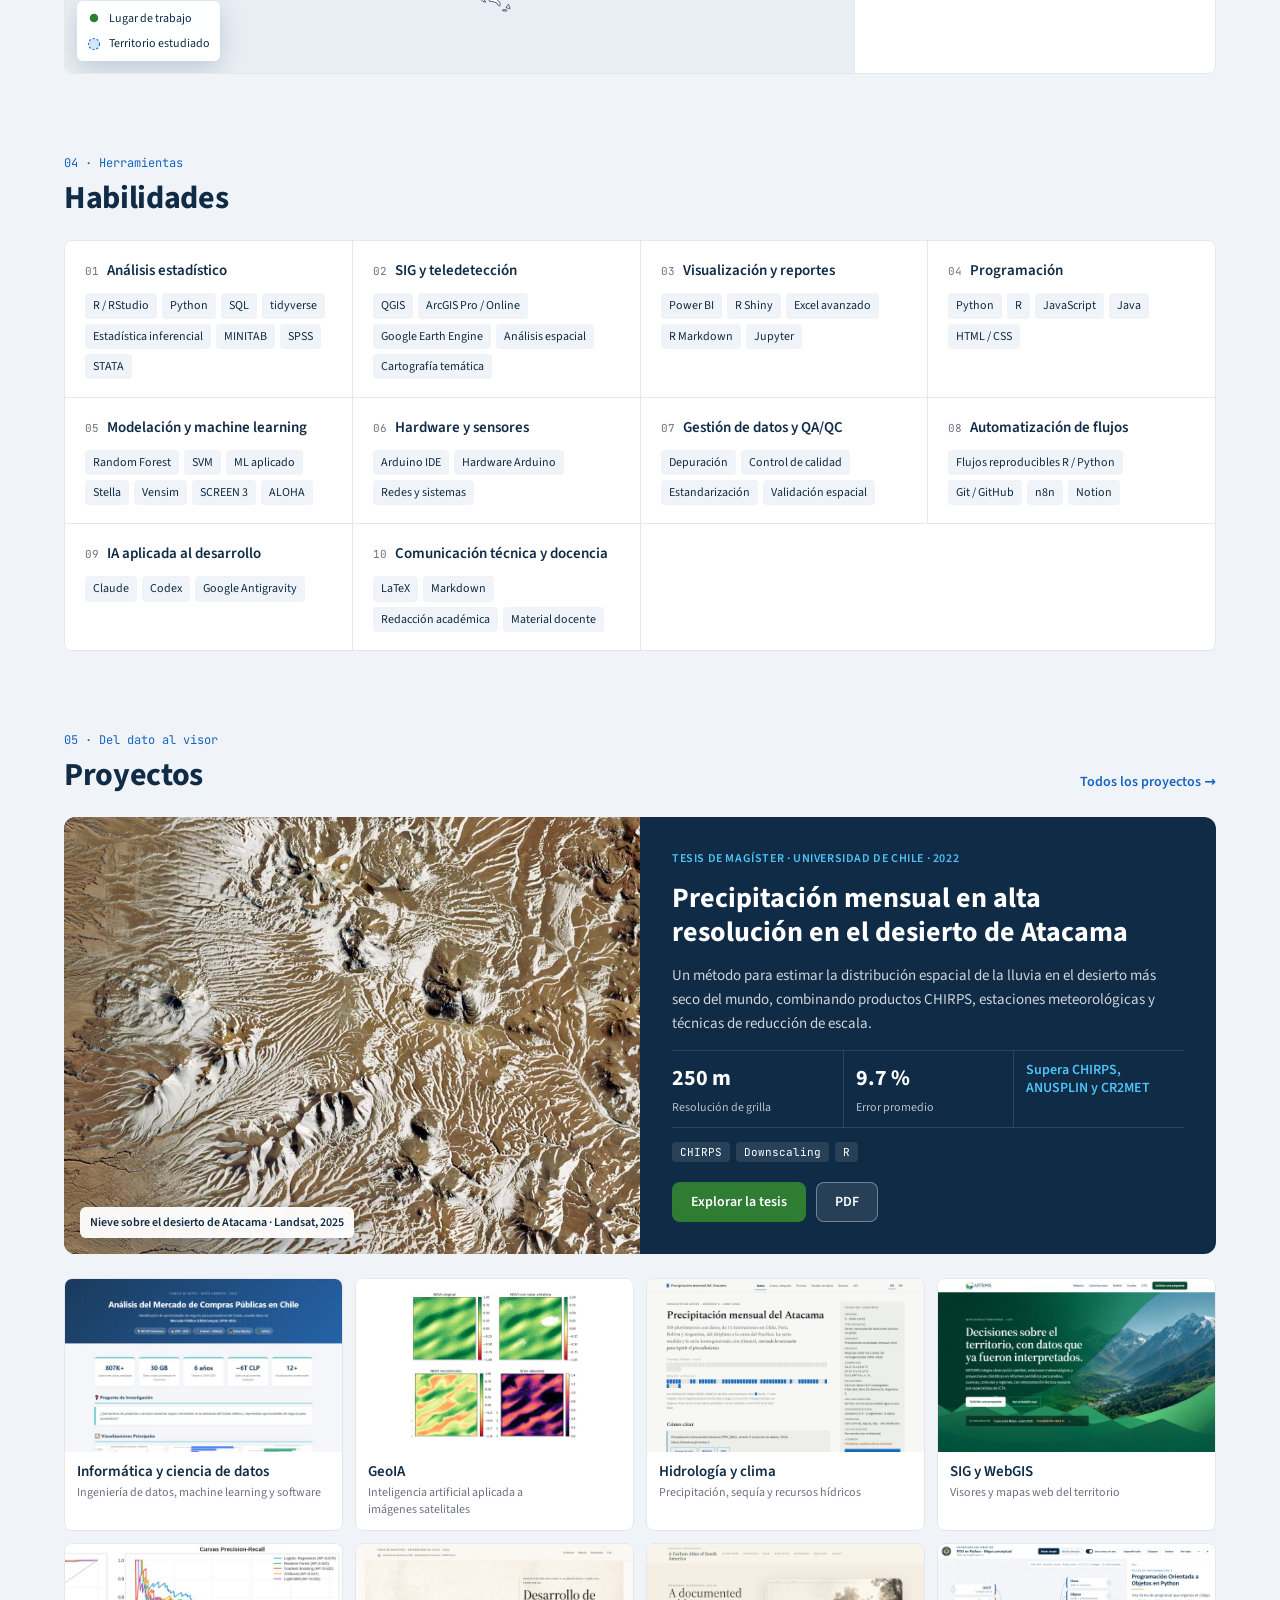
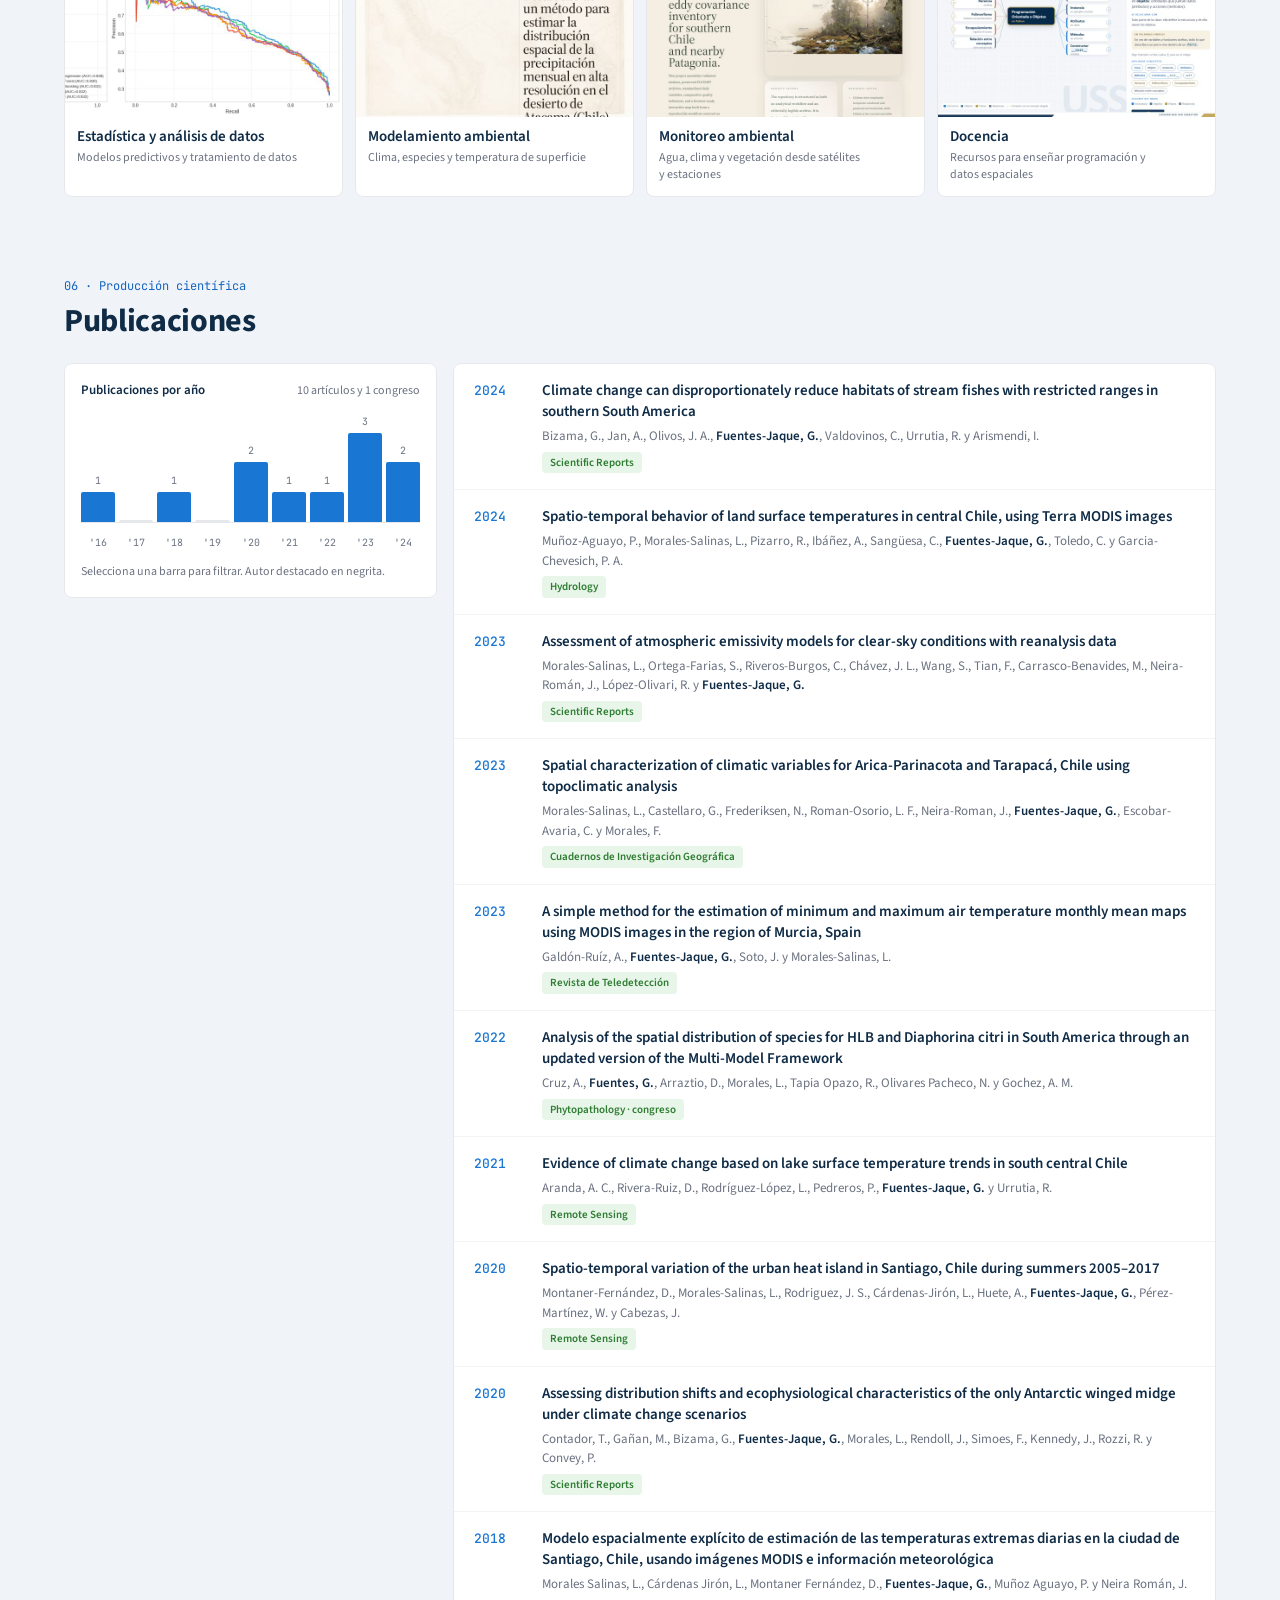
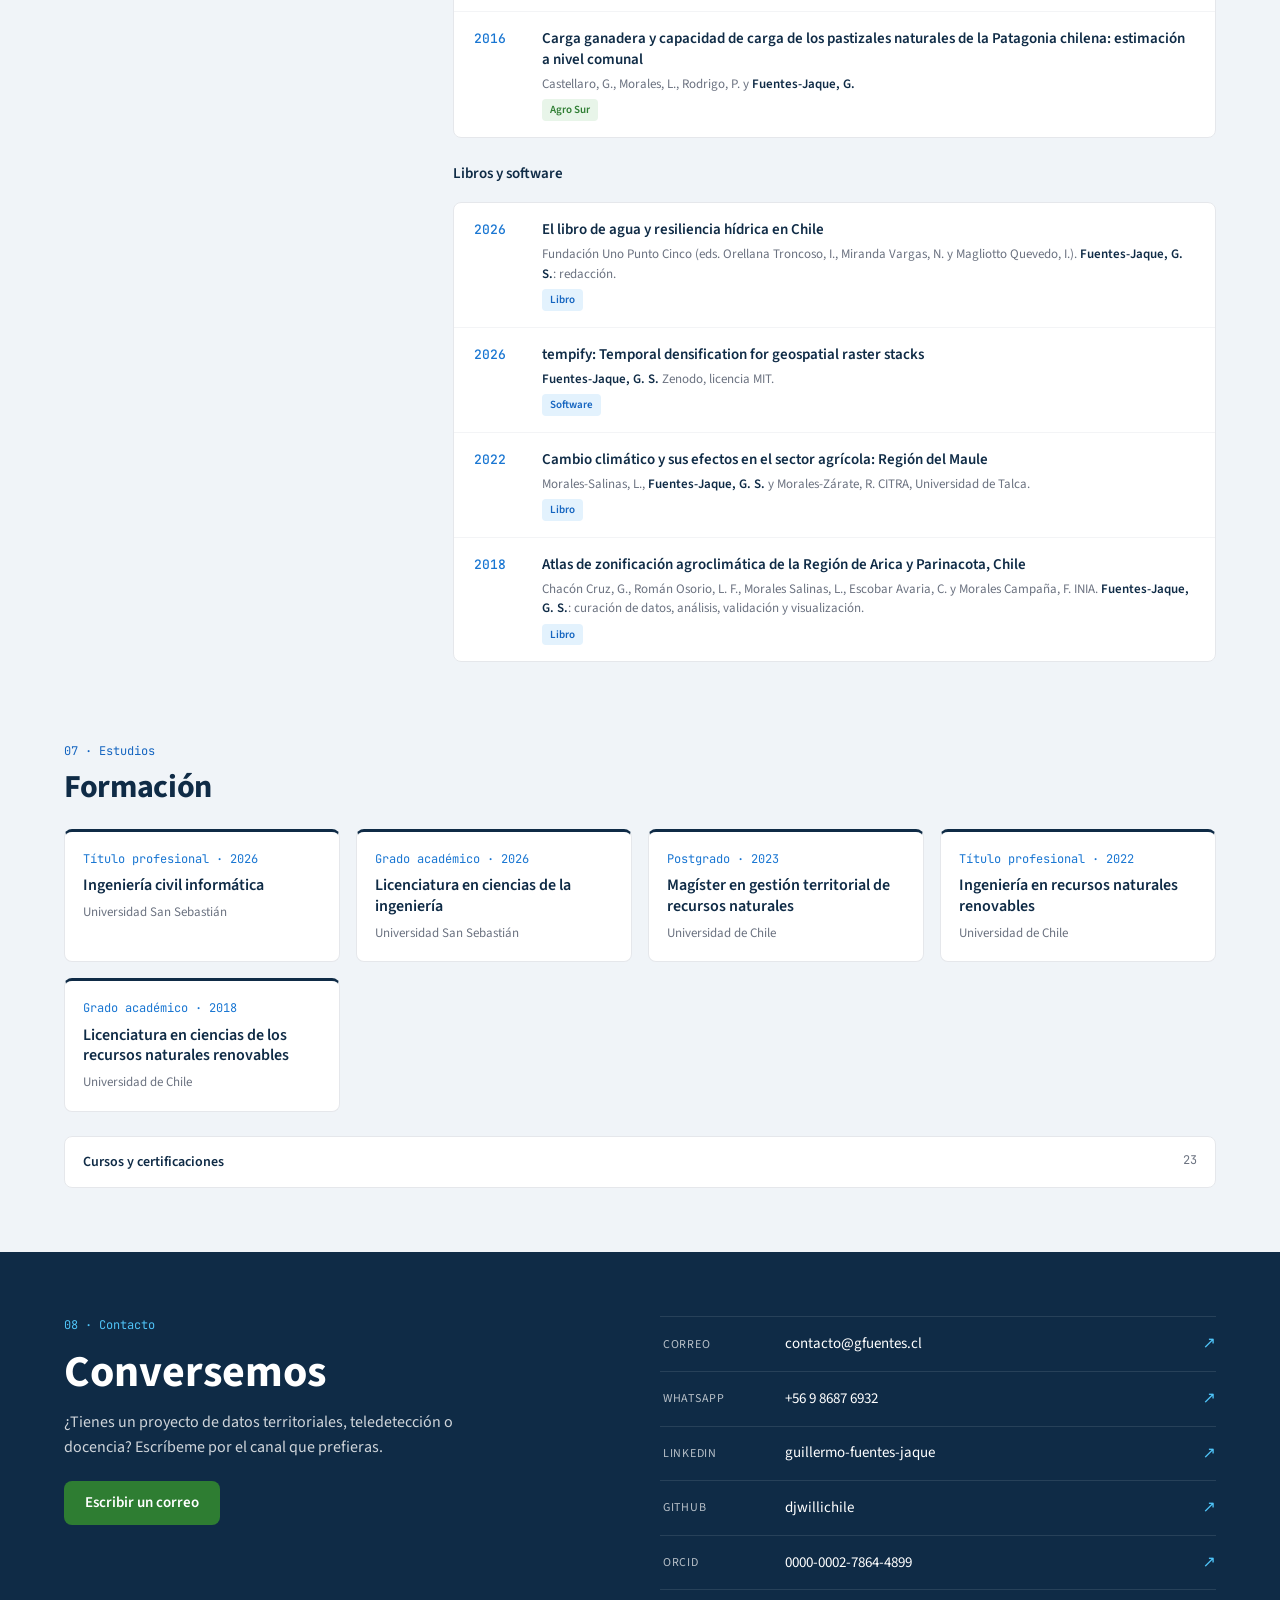
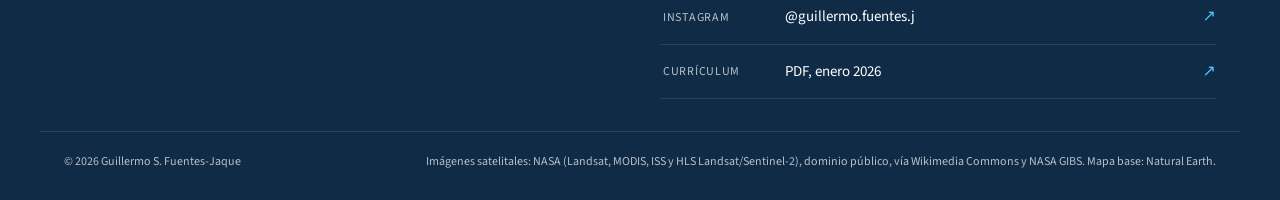
==== commit e27de57a: "Proyectos: miniaturas por área que enlazan a proyectos.gfuentes.cl Reemplaza las tarjetas individual" ====
--- a/index.html
+++ b/index.html
@@ -392,7 +392,7 @@
           <span class="eyebrow mono">05 · Del dato al visor</span>
           <h2 id="proy-t">Proyectos</h2>
         </div>
-        <a class="more-link" href="https://github.com/djwillichile" target="_blank" rel="noopener">Todo en GitHub →</a>
+        <a class="more-link" href="https://proyectos.gfuentes.cl/">Todos los proyectos →</a>
       </div>
 
       <article class="thesis" data-reveal>
@@ -417,36 +417,40 @@
         </div>
       </article>
 
-      <div class="projects">
-        <a class="project" href="https://djwillichile.github.io/tempify/" target="_blank" rel="noopener" data-reveal>
-          <span class="project__img"><img src="assets/img/p-tempify.jpg" width="1200" height="750" alt="tempify" loading="lazy"></span>
-          <span class="project__body"><span class="kicker kicker--green">Paquete Python</span><span class="project__t">tempify</span><span class="project__d">Convierte series mensuales de rásters en diarias con interpolación que preserva la media.</span></span>
-        </a>
-        <a class="project" href="https://djwillichile.github.io/spEnviroDistr/" target="_blank" rel="noopener" data-reveal>
-          <span class="project__img"><img src="assets/img/p-spenvirodistr.jpg" width="1200" height="750" alt="spEnviroDistr" loading="lazy"></span>
-          <span class="project__body"><span class="kicker kicker--green">Paquete R</span><span class="project__t">spEnviroDistr</span><span class="project__d">Análisis espacial y distribución de datos ambientales.</span></span>
-        </a>
-        <a class="project" href="https://djwillichile.github.io/geoia-bloom-huasco/" target="_blank" rel="noopener" data-reveal>
-          <span class="project__img"><img src="assets/img/p-desierto-florido.jpg" width="1200" height="750" alt="Desierto florido" loading="lazy"></span>
-          <span class="project__body"><span class="kicker kicker--green">Teledetección</span><span class="project__t">Desierto florido</span><span class="project__d">Dinámica del desierto florido en la cuenca del Huasco con NDVI MODIS y Google Earth Engine.</span></span>
-        </a>
-        <a class="project" href="https://djwillichile.github.io/chile-public-procurement-analysis/" target="_blank" rel="noopener" data-reveal>
-          <span class="project__img"><img src="assets/img/p-compras-publicas.jpg" width="1200" height="750" alt="Compras públicas en Chile" loading="lazy"></span>
-          <span class="project__body"><span class="kicker kicker--green">Ciencia de datos</span><span class="project__t">Compras públicas en Chile</span><span class="project__d">Análisis estratégico y predictivo de 2019 a 2025 con datos abiertos de ChileCompra.</span></span>
-        </a>
-        <a class="project" href="https://djwillichile.github.io/missing-data-imputation/" target="_blank" rel="noopener" data-reveal>
-          <span class="project__img"><img src="assets/img/p-datos-faltantes.jpg" width="1200" height="750" alt="Datos faltantes e imputación" loading="lazy"></span>
-          <span class="project__body"><span class="kicker kicker--green">Guía técnica</span><span class="project__t">Datos faltantes e imputación</span><span class="project__d">Métodos de imputación explicados con código reproducible en Python.</span></span>
-        </a>
-        <div class="project project--list" data-reveal>
-          <span class="kicker kicker--green">Material docente</span>
-          <a href="https://artefactos-docentes.gfuentes.cl/" target="_blank" rel="noopener"><span>Artefactos docentes</span><span aria-hidden="true">↗</span></a>
-          <a href="https://djwillichile.github.io/webapps-uss/" target="_blank" rel="noopener"><span>Aplicaciones y tecnologías web, USS</span><span aria-hidden="true">↗</span></a>
-          <a href="https://djwillichile.github.io/MODULO_03/" target="_blank" rel="noopener"><span>Estructuras en programación</span><span aria-hidden="true">↗</span></a>
-          <a href="https://djwillichile.github.io/MODULO_06/" target="_blank" rel="noopener"><span>Manipulación de información espacial</span><span aria-hidden="true">↗</span></a>
-          <a href="https://djwillichile.github.io/EARN2/" target="_blank" rel="noopener"><span>Clasificación de zonas homogéneas</span><span aria-hidden="true">↗</span></a>
-        </div>
-      </div>
+      <ul class="areas" aria-label="Proyectos por área">
+        <li data-reveal><a class="area" href="https://proyectos.gfuentes.cl/informatica-y-ciencia-de-datos/">
+          <span class="area__img"><img src="assets/img/area-informatica.jpg" width="640" height="400" alt="" loading="lazy"></span>
+          <span class="area__body"><span class="area__t">Informática y ciencia de datos</span><span class="area__d">Ingeniería de datos, machine learning y software</span></span>
+        </a></li>
+        <li data-reveal><a class="area" href="https://proyectos.gfuentes.cl/geoia/">
+          <span class="area__img"><img src="assets/img/area-geoia.jpg" width="640" height="400" alt="" loading="lazy"></span>
+          <span class="area__body"><span class="area__t">GeoIA</span><span class="area__d">Inteligencia artificial aplicada a imágenes satelitales</span></span>
+        </a></li>
+        <li data-reveal><a class="area" href="https://proyectos.gfuentes.cl/hidrologia-y-clima/">
+          <span class="area__img"><img src="assets/img/area-hidrologia.jpg" width="640" height="400" alt="" loading="lazy"></span>
+          <span class="area__body"><span class="area__t">Hidrología y clima</span><span class="area__d">Precipitación, sequía y recursos hídricos</span></span>
+        </a></li>
+        <li data-reveal><a class="area" href="https://proyectos.gfuentes.cl/sig-y-webgis/">
+          <span class="area__img"><img src="assets/img/area-sig.jpg" width="640" height="400" alt="" loading="lazy"></span>
+          <span class="area__body"><span class="area__t">SIG y WebGIS</span><span class="area__d">Visores y mapas web del territorio</span></span>
+        </a></li>
+        <li data-reveal><a class="area" href="https://proyectos.gfuentes.cl/estadistica-y-analisis-de-datos/">
+          <span class="area__img"><img src="assets/img/area-estadistica.jpg" width="640" height="400" alt="" loading="lazy"></span>
+          <span class="area__body"><span class="area__t">Estadística y análisis de datos</span><span class="area__d">Modelos predictivos y tratamiento de datos</span></span>
+        </a></li>
+        <li data-reveal><a class="area" href="https://proyectos.gfuentes.cl/modelamiento-ambiental/">
+          <span class="area__img"><img src="assets/img/area-modelamiento.jpg" width="640" height="400" alt="" loading="lazy"></span>
+          <span class="area__body"><span class="area__t">Modelamiento ambiental</span><span class="area__d">Clima, especies y temperatura de superficie</span></span>
+        </a></li>
+        <li data-reveal><a class="area" href="https://proyectos.gfuentes.cl/monitoreo-ambiental/">
+          <span class="area__img"><img src="assets/img/area-monitoreo.jpg" width="640" height="400" alt="" loading="lazy"></span>
+          <span class="area__body"><span class="area__t">Monitoreo ambiental</span><span class="area__d">Agua, clima y vegetación desde satélites y estaciones</span></span>
+        </a></li>
+        <li data-reveal><a class="area" href="https://proyectos.gfuentes.cl/docencia/">
+          <span class="area__img"><img src="assets/img/area-docencia.jpg" width="640" height="400" alt="" loading="lazy"></span>
+          <span class="area__body"><span class="area__t">Docencia</span><span class="area__d">Recursos para enseñar programación y datos espaciales</span></span>
+        </a></li>
+      </ul>
     </section>
 
     <section class="section" id="publicaciones" aria-labelledby="pub-t">
--- a/styles.css
+++ b/styles.css
@@ -301,19 +301,17 @@
 .tags-dark li { font: 400 11px var(--mono); color: #fff; padding: 3px 8px; border-radius: 4px; background: rgba(255, 255, 255, .1); }
 .thesis__links { display: flex; flex-wrap: wrap; gap: 10px; margin-top: 6px; }
 
-.projects { display: grid; grid-template-columns: repeat(auto-fill, minmax(min(100%, 260px), 1fr)); gap: 16px; }
-.project { display: flex; flex-direction: column; background: #fff; border: 1px solid var(--wst-border); border-radius: 8px; overflow: hidden; color: var(--wst-navy); transition: border-color .15s ease, transform .2s var(--ease-out); }
-.project:hover { border-color: var(--wst-blue); text-decoration: none; }
-.project__img { aspect-ratio: 16 / 10; background: var(--wst-bg); overflow: hidden; }
-.project__img img { width: 100%; height: 100%; object-fit: cover; object-position: top; transition: transform .6s var(--ease-expo); }
-.project:hover .project__img img { transform: scale(1.04); }
-.project__body { padding: 14px 16px 16px; display: flex; flex-direction: column; gap: 6px; min-width: 0; }
-.project__t { font-size: 16px; font-weight: 600; line-height: 1.3; }
-.project__d { font-size: 13px; line-height: 1.55; color: var(--wst-muted); text-wrap: pretty; }
-.project--list { padding: 16px; gap: 10px; }
-.project--list a { display: flex; justify-content: space-between; gap: 12px; font-size: 14px; padding: 8px 0; border-bottom: 1px solid var(--wst-border-soft); color: var(--wst-navy); }
-.project--list a span:last-child { color: var(--wst-muted); }
-.project--list a:hover { color: var(--wst-blue); text-decoration: none; }
+.areas { display: grid; grid-template-columns: repeat(4, minmax(0, 1fr)); gap: 12px; }
+.area { display: flex; flex-direction: column; height: 100%; background: #fff; border: 1px solid var(--wst-border); border-radius: 8px; overflow: hidden; color: var(--wst-navy); transition: border-color .15s ease; }
+.area:hover { border-color: var(--wst-blue); text-decoration: none; }
+.area__img { aspect-ratio: 16 / 10; background: var(--wst-bg); overflow: hidden; }
+.area__img img { width: 100%; height: 100%; object-fit: cover; object-position: top; transition: transform .6s var(--ease-expo); }
+@media (hover: hover) { .area:hover .area__img img { transform: scale(1.04); } }
+.area__body { padding: 10px 12px 12px; display: flex; flex-direction: column; gap: 2px; min-width: 0; }
+.area__t { font-size: 15px; font-weight: 600; line-height: 1.3; }
+.area__d { font-size: 12px; line-height: 1.45; color: var(--wst-muted); text-wrap: pretty; }
+@media (max-width: 899px) { .areas { grid-template-columns: repeat(2, minmax(0, 1fr)); } }
+@media (max-width: 599px) { .areas { gap: 8px; } .area__body { padding: 8px 10px 10px; } .area__t { font-size: 14px; } .area__d { display: none; } }
 
 /* Publicaciones */
 .pubs-grid { display: grid; grid-template-columns: repeat(auto-fit, minmax(min(100%, 300px), 1fr)); gap: 16px; align-items: start; }
